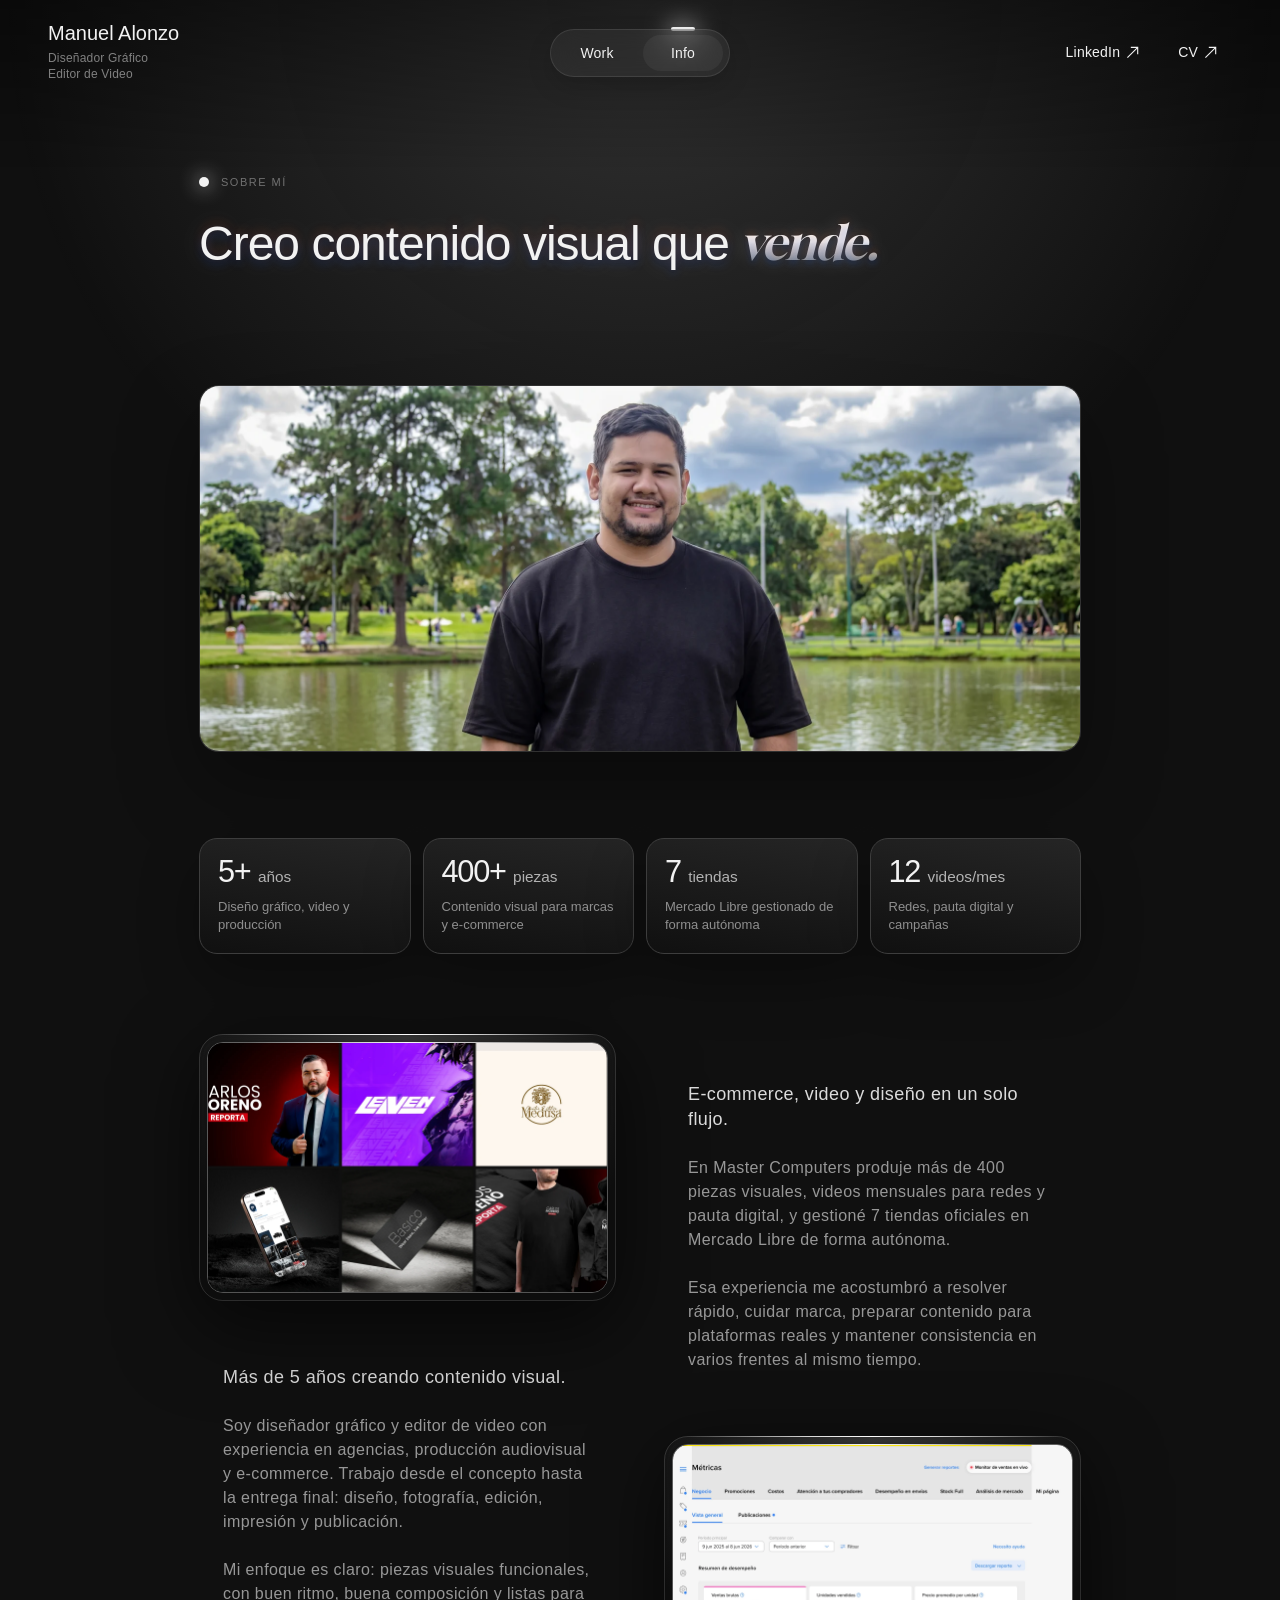
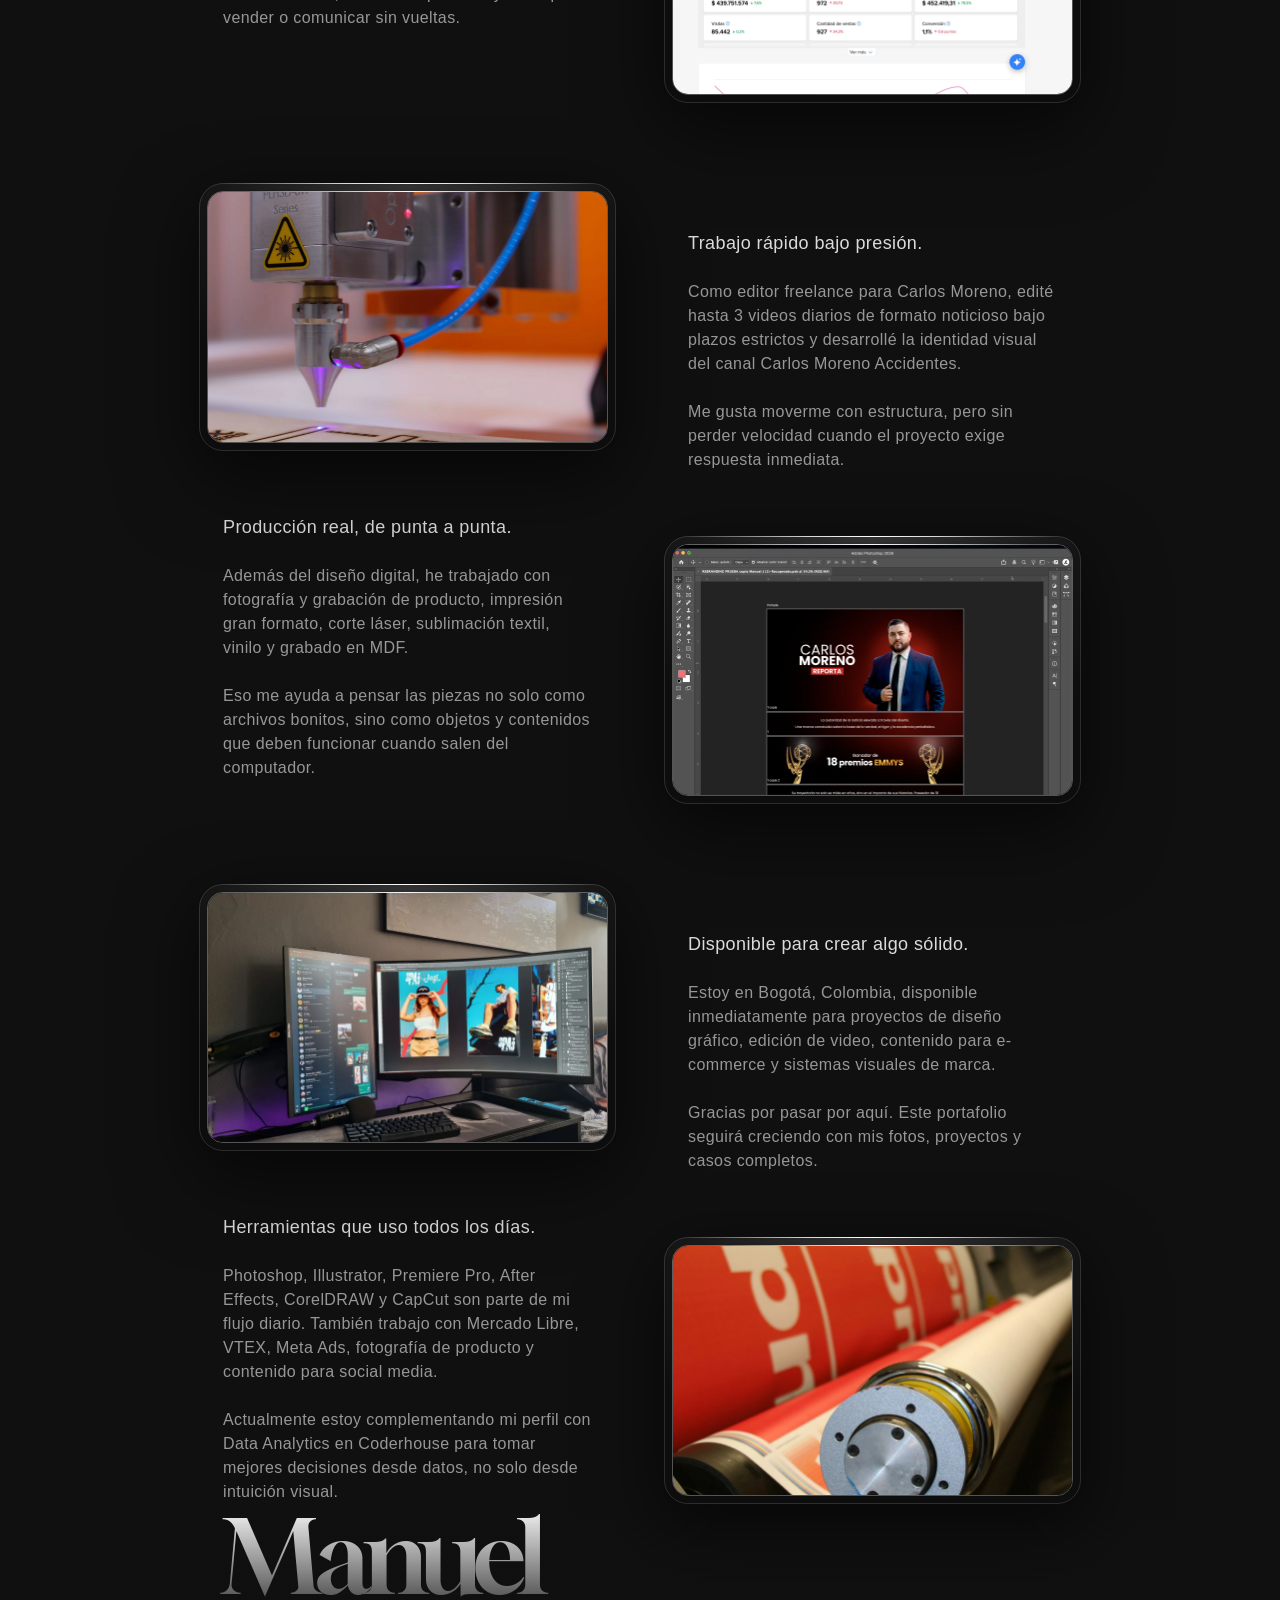
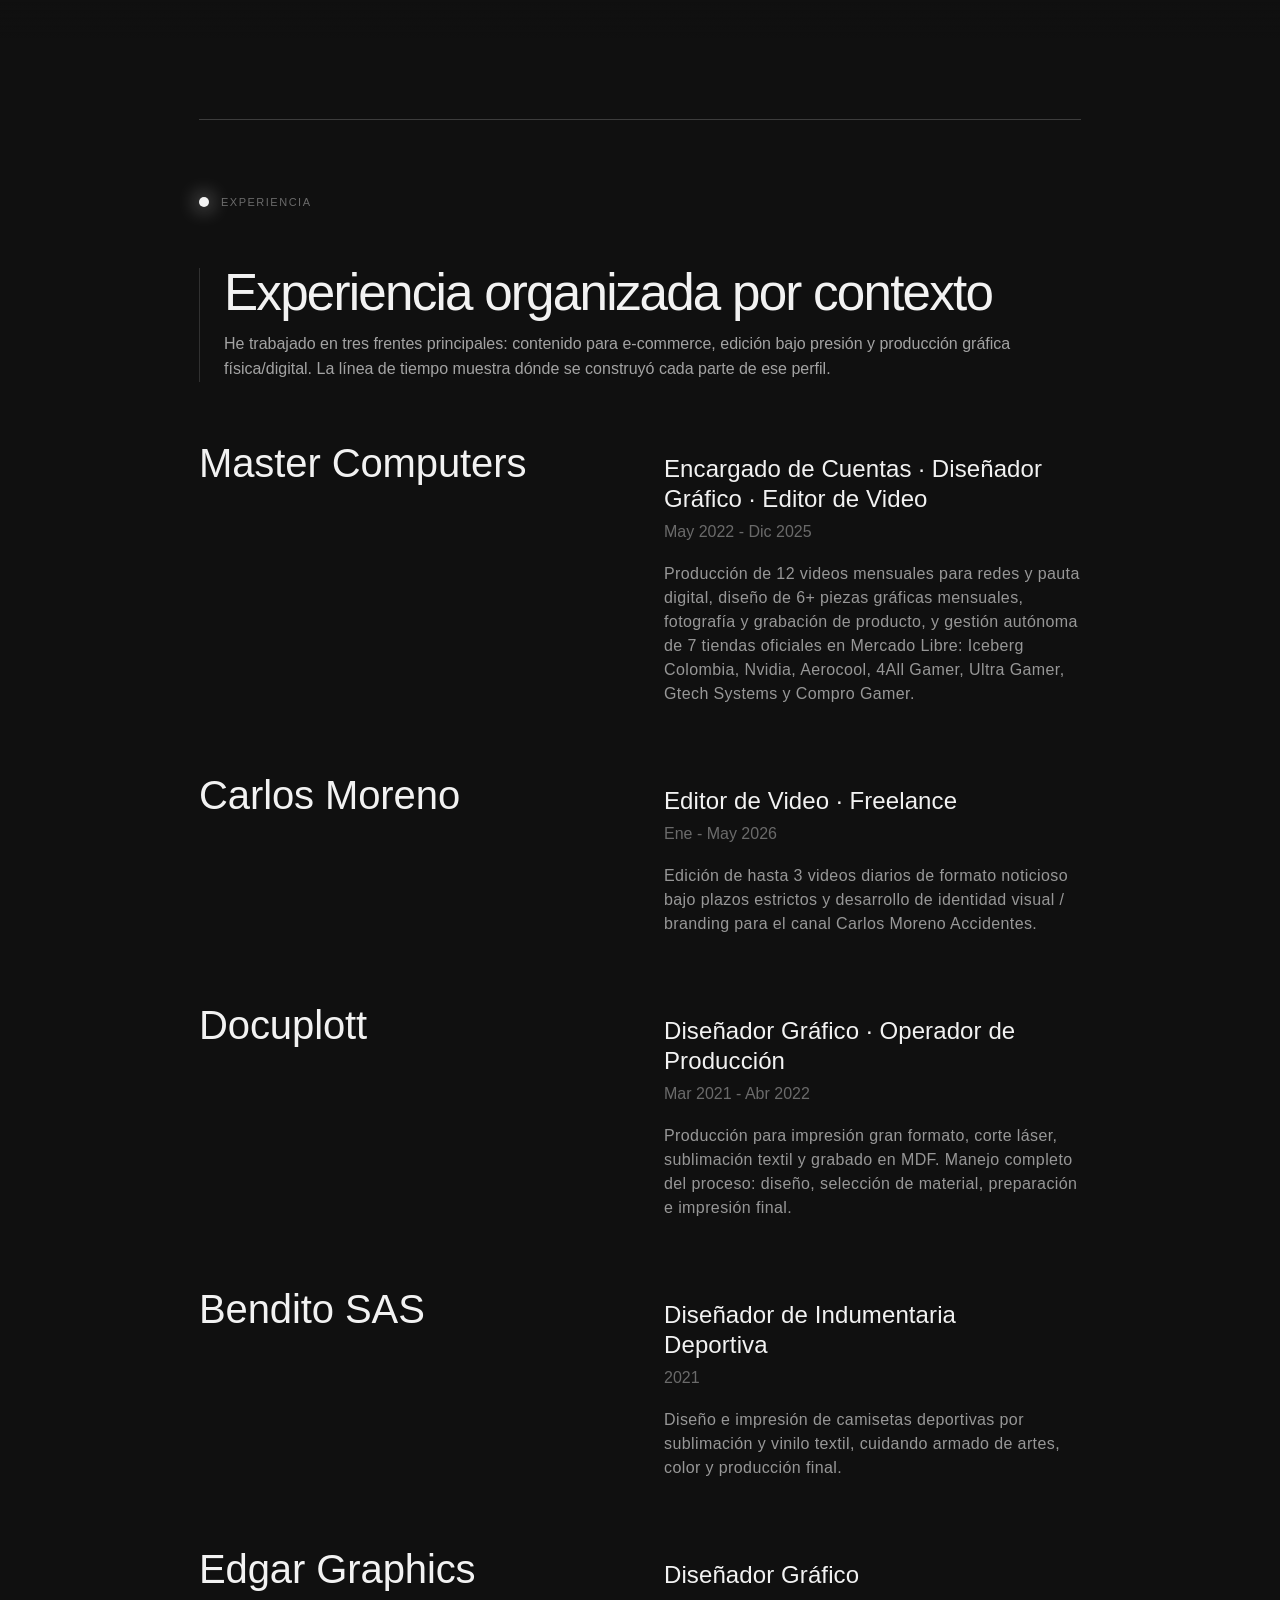
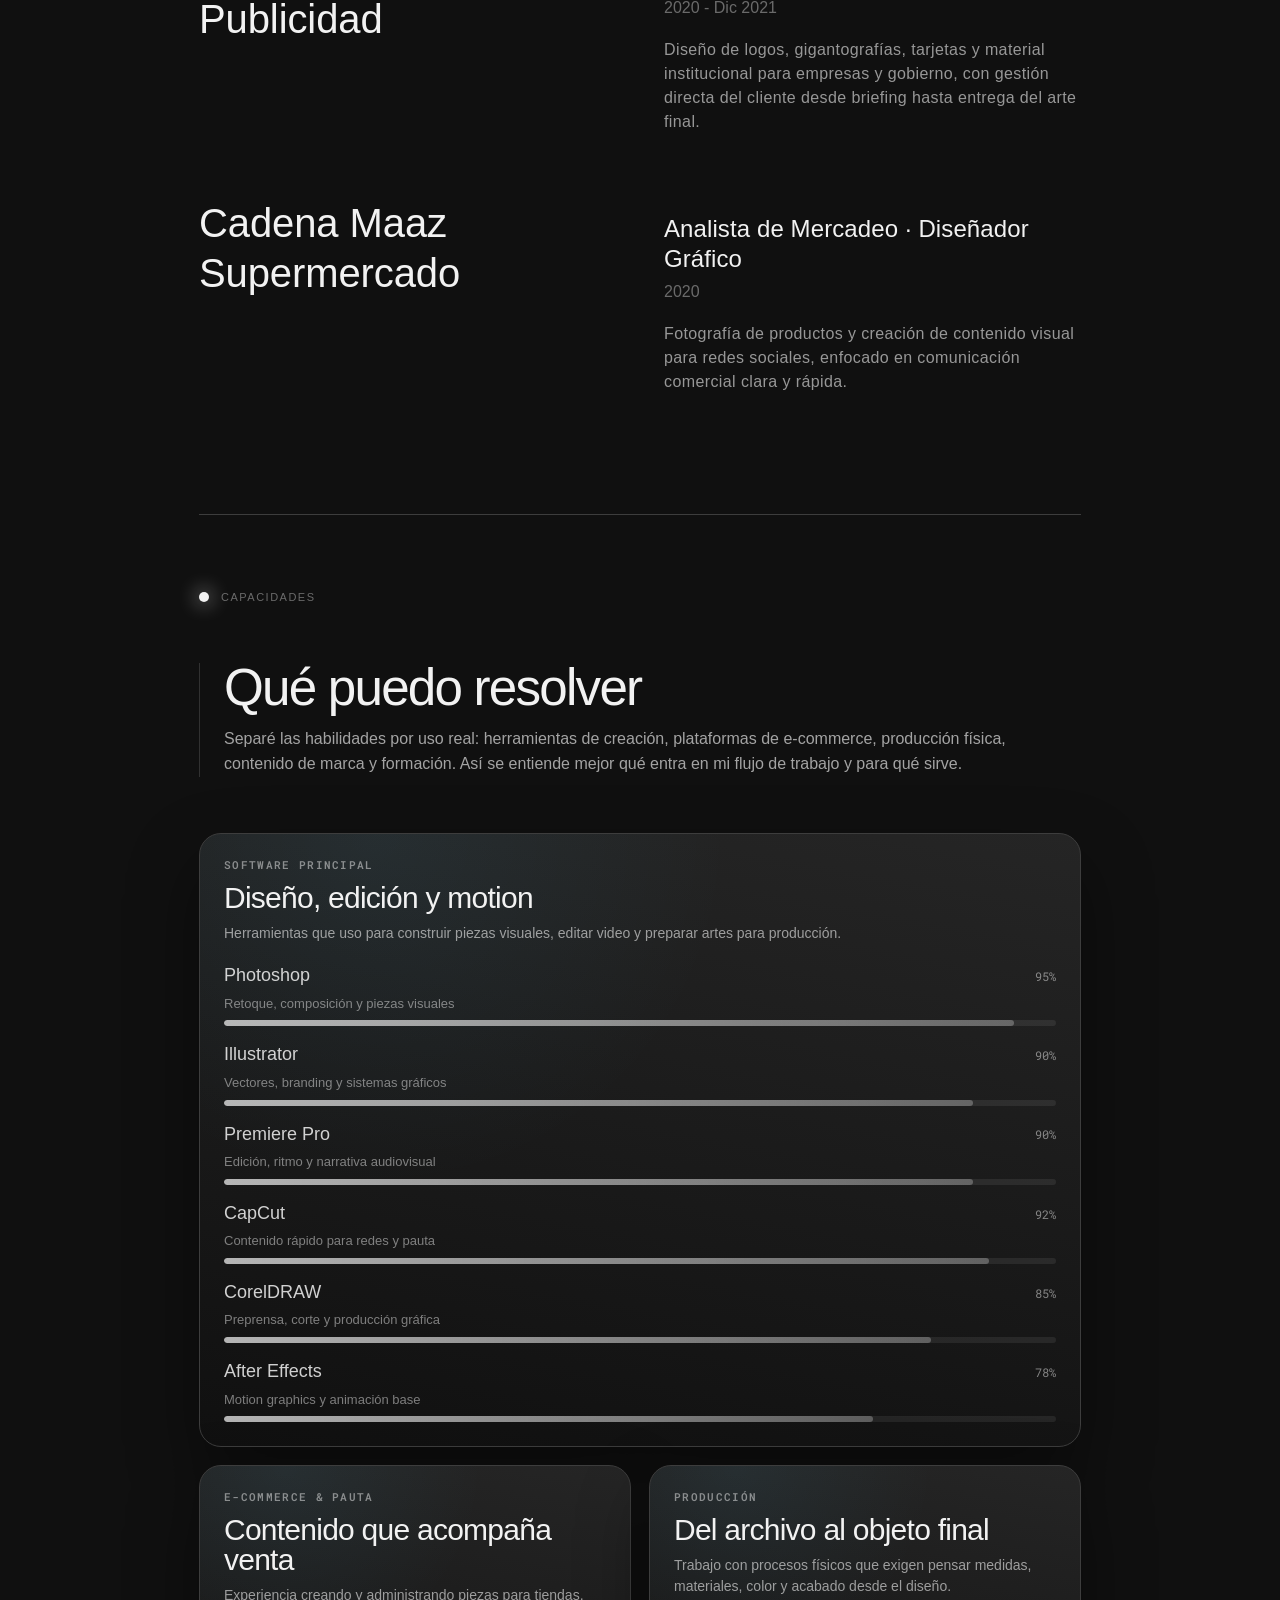
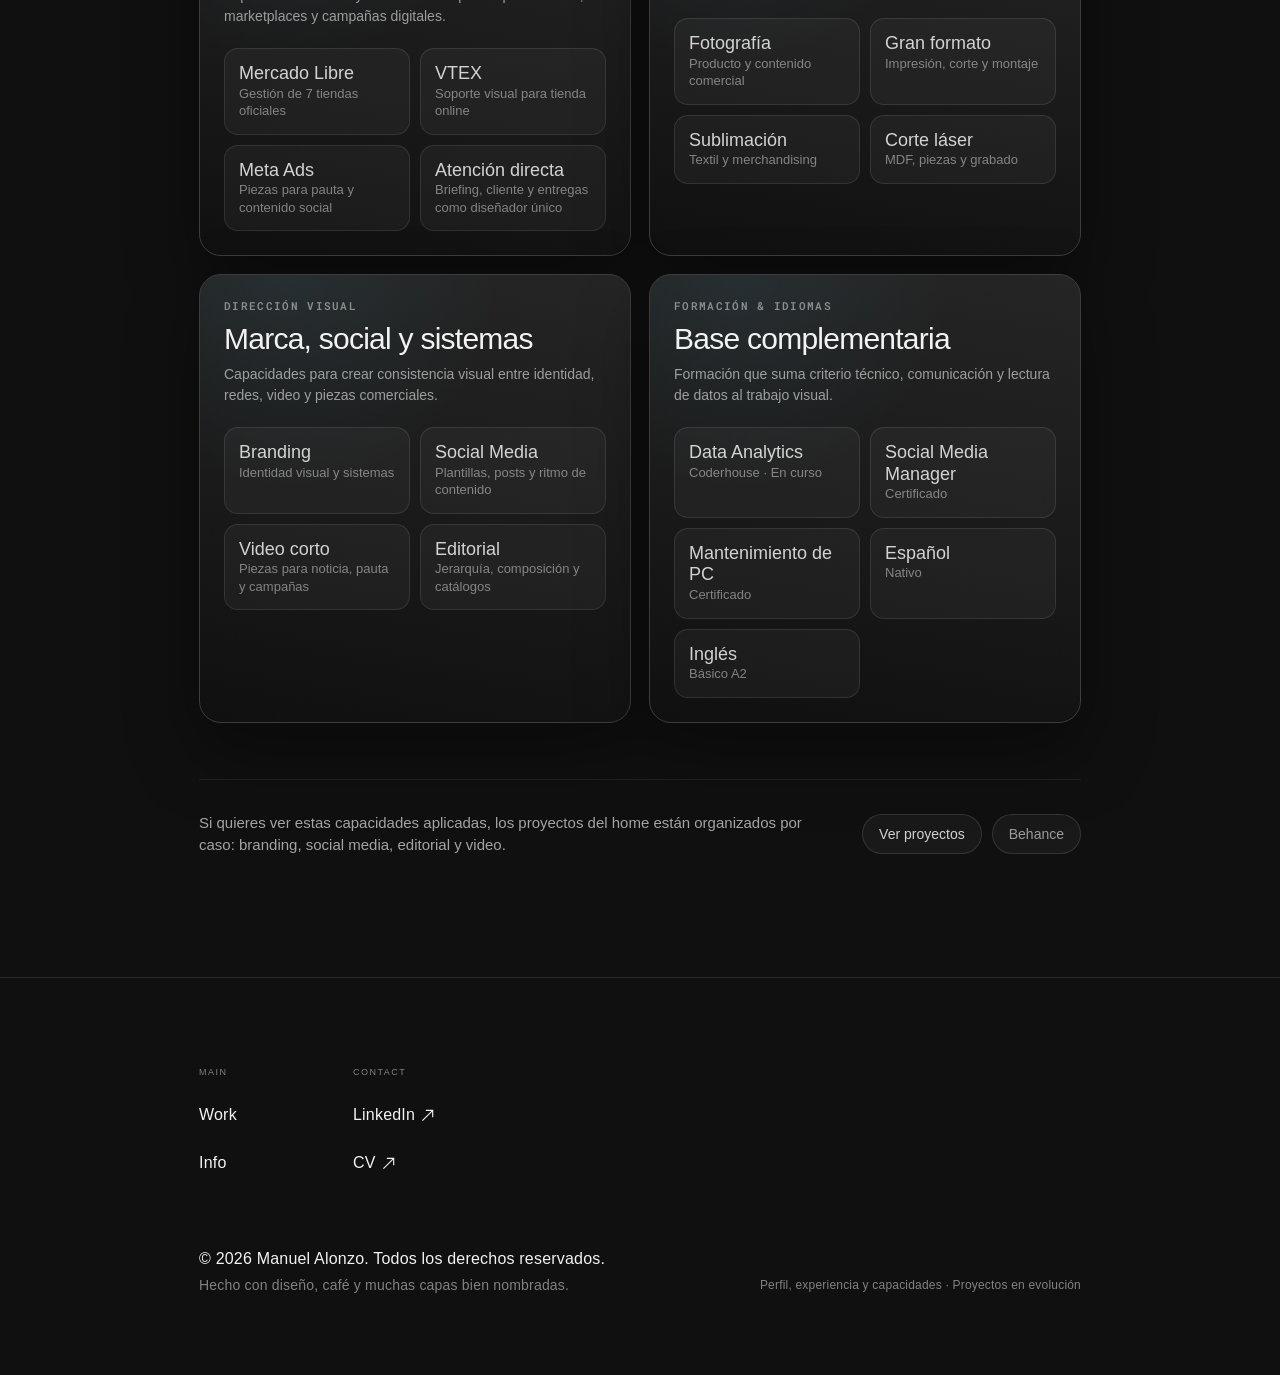
==== info.html @ a85257a5 "Portafolio de Manuel Alonzo — sitio inicial Diseñador gráfico y editor de video. Home, Info, 5 casos" ====
<!DOCTYPE html>
<html lang="es" data-wf-domain="manuel-alonzo.local" data-wf-page="manuel-page-nuevo-info" data-wf-site="manuel-page-nuevo" data-wf-status="1" class="w-mod-js w-mod-ix has-scroll-init has-scroll-smooth wf-inter-n1-active wf-inter-n2-active wf-inter-n3-active wf-inter-n4-active wf-inter-n5-active wf-inter-n6-active wf-inter-n7-active wf-inter-n8-active wf-inter-n9-active wf-albertsans-n1-active wf-albertsans-n2-active wf-albertsans-n3-active wf-albertsans-n4-active wf-albertsans-n5-active wf-albertsans-n6-active wf-albertsans-n7-active wf-albertsans-n8-active wf-albertsans-n9-active wf-albertsans-i1-active wf-albertsans-i2-active wf-albertsans-i3-active wf-albertsans-i4-active wf-albertsans-i5-active wf-albertsans-i6-active wf-albertsans-i7-active wf-albertsans-i8-active wf-albertsans-i9-active wf-robotomono-n1-active wf-robotomono-n2-active wf-robotomono-n3-active wf-robotomono-n4-active wf-robotomono-n5-active wf-robotomono-n6-active wf-robotomono-n7-active wf-jetbrainsmono-n1-active wf-jetbrainsmono-n2-active wf-jetbrainsmono-n3-active wf-jetbrainsmono-n4-active wf-jetbrainsmono-n5-active wf-jetbrainsmono-n6-active wf-jetbrainsmono-n7-active wf-jetbrainsmono-n8-active wf-gloock-n4-active wf-active" data-scroll-direction="vertical"><head><meta charset="utf-8"><style>.wf-force-outline-none[tabindex="-1"]:focus{outline:none;}.info-img-placeholder{width:100%;aspect-ratio:16/10;display:flex;align-items:center;justify-content:center;background:linear-gradient(135deg,#1d1d1d,#141414)}.info-img-placeholder span{color:#f2f2f24d;font-family:Roboto Mono,monospace;font-size:11px;letter-spacing:.12em;text-transform:uppercase}</style><title>Manuel Alonzo — Info</title>
<!-- SEO / Open Graph -->
<meta name="description" content="Sobre Manuel Alonzo: experiencia, capacidades y herramientas en diseño gráfico, edición de video y e-commerce.">
<link rel="canonical" href="https://manuel-alonzo-portfolio.vercel.app/info.html">
<meta property="og:type" content="website">
<meta property="og:description" content="Sobre Manuel Alonzo: experiencia, capacidades y herramientas en diseño gráfico, edición de video y e-commerce.">
<meta property="og:url" content="https://manuel-alonzo-portfolio.vercel.app/info.html">
<meta property="og:image" content="https://manuel-alonzo-portfolio.vercel.app/og-image.png">
<meta property="og:image:width" content="1200">
<meta property="og:image:height" content="630">
<meta property="og:locale" content="es_CO">
<meta name="twitter:card" content="summary_large_image">
<meta name="twitter:description" content="Sobre Manuel Alonzo: experiencia, capacidades y herramientas en diseño gráfico, edición de video y e-commerce.">
<meta name="twitter:image" content="https://manuel-alonzo-portfolio.vercel.app/og-image.png">
<meta content="Manuel Alonzo — Info" property="og:title"><meta content="Manuel Alonzo — Info" name="twitter:title"><meta content="width=device-width, initial-scale=1" name="viewport"><meta content="Webflow" name="generator"><link href="./page-nuevo-info_files/page-nuevo-info.webflow.css" rel="stylesheet" type="text/css"><style>@media (max-width:767px) and (min-width:480px) {html.w-mod-js:not(.w-mod-ix) [data-w-id="2792ad2a-87dc-29f6-4fc0-1fede7706895"] {opacity:1;-webkit-transform:translate3d(0, 0, 0) scale3d(1, 1, 1) rotateX(null) rotateY(null) rotateZ(0deg) skew(0, 0);-moz-transform:translate3d(0, 0, 0) scale3d(1, 1, 1) rotateX(null) rotateY(null) rotateZ(0deg) skew(0, 0);-ms-transform:translate3d(0, 0, 0) scale3d(1, 1, 1) rotateX(null) rotateY(null) rotateZ(0deg) skew(0, 0);transform:translate3d(0, 0, 0) scale3d(1, 1, 1) rotateX(null) rotateY(null) rotateZ(0deg) skew(0, 0);transform-style:preserve-3d;}html.w-mod-js:not(.w-mod-ix) [data-w-id="2792ad2a-87dc-29f6-4fc0-1fede7706896"] {opacity:0;-webkit-transform:translate3d(0, 0, 0) scale3d(1, 1, 1) rotateX(0) rotateY(0) rotateZ(0deg) skew(0, 0);-moz-transform:translate3d(0, 0, 0) scale3d(1, 1, 1) rotateX(0) rotateY(0) rotateZ(0deg) skew(0, 0);-ms-transform:translate3d(0, 0, 0) scale3d(1, 1, 1) rotateX(0) rotateY(0) rotateZ(0deg) skew(0, 0);transform:translate3d(0, 0, 0) scale3d(1, 1, 1) rotateX(0) rotateY(0) rotateZ(0deg) skew(0, 0);}html.w-mod-js:not(.w-mod-ix) [data-w-id="45d2ea4e-a85c-6a50-cf2a-753efe498f8b"] {display:none;opacity:0;-webkit-transform:translate3d(36px, -24px, 0) scale3d(0.5, 0.5, null) rotateX(0) rotateY(0) rotateZ(0) skew(0, 0);-moz-transform:translate3d(36px, -24px, 0) scale3d(0.5, 0.5, null) rotateX(0) rotateY(0) rotateZ(0) skew(0, 0);-ms-transform:translate3d(36px, -24px, 0) scale3d(0.5, 0.5, null) rotateX(0) rotateY(0) rotateZ(0) skew(0, 0);transform:translate3d(36px, -24px, 0) scale3d(0.5, 0.5, null) rotateX(0) rotateY(0) rotateZ(0) skew(0, 0);transform-style:preserve-3d;}html.w-mod-js:not(.w-mod-ix) [data-w-id="4920c37e-a1d1-1c8b-1c4f-d6b1b623315c"] {-webkit-transform:translate3d(0, 64px, 0) scale3d(1, 1, 1) rotateX(0) rotateY(0) rotateZ(0) skew(0, 0);-moz-transform:translate3d(0, 64px, 0) scale3d(1, 1, 1) rotateX(0) rotateY(0) rotateZ(0) skew(0, 0);-ms-transform:translate3d(0, 64px, 0) scale3d(1, 1, 1) rotateX(0) rotateY(0) rotateZ(0) skew(0, 0);transform:translate3d(0, 64px, 0) scale3d(1, 1, 1) rotateX(0) rotateY(0) rotateZ(0) skew(0, 0);opacity:0;}html.w-mod-js:not(.w-mod-ix) [data-w-id="b9ae1c22-0f87-485a-7347-8de08ae6e0b9"] {-webkit-transform:translate3d(0, 64px, 0) scale3d(1, 1, 1) rotateX(0) rotateY(0) rotateZ(0) skew(0, 0);-moz-transform:translate3d(0, 64px, 0) scale3d(1, 1, 1) rotateX(0) rotateY(0) rotateZ(0) skew(0, 0);-ms-transform:translate3d(0, 64px, 0) scale3d(1, 1, 1) rotateX(0) rotateY(0) rotateZ(0) skew(0, 0);transform:translate3d(0, 64px, 0) scale3d(1, 1, 1) rotateX(0) rotateY(0) rotateZ(0) skew(0, 0);opacity:0;}}@media (max-width:479px) {html.w-mod-js:not(.w-mod-ix) [data-w-id="2792ad2a-87dc-29f6-4fc0-1fede7706895"] {opacity:1;-webkit-transform:translate3d(0, 0, 0) scale3d(1, 1, 1) rotateX(null) rotateY(null) rotateZ(0deg) skew(0, 0);-moz-transform:translate3d(0, 0, 0) scale3d(1, 1, 1) rotateX(null) rotateY(null) rotateZ(0deg) skew(0, 0);-ms-transform:translate3d(0, 0, 0) scale3d(1, 1, 1) rotateX(null) rotateY(null) rotateZ(0deg) skew(0, 0);transform:translate3d(0, 0, 0) scale3d(1, 1, 1) rotateX(null) rotateY(null) rotateZ(0deg) skew(0, 0);transform-style:preserve-3d;}html.w-mod-js:not(.w-mod-ix) [data-w-id="2792ad2a-87dc-29f6-4fc0-1fede7706896"] {opacity:0;-webkit-transform:translate3d(0, 0, 0) scale3d(1, 1, 1) rotateX(0) rotateY(0) rotateZ(0deg) skew(0, 0);-moz-transform:translate3d(0, 0, 0) scale3d(1, 1, 1) rotateX(0) rotateY(0) rotateZ(0deg) skew(0, 0);-ms-transform:translate3d(0, 0, 0) scale3d(1, 1, 1) rotateX(0) rotateY(0) rotateZ(0deg) skew(0, 0);transform:translate3d(0, 0, 0) scale3d(1, 1, 1) rotateX(0) rotateY(0) rotateZ(0deg) skew(0, 0);}html.w-mod-js:not(.w-mod-ix) [data-w-id="45d2ea4e-a85c-6a50-cf2a-753efe498f8b"] {display:none;opacity:0;-webkit-transform:translate3d(36px, -24px, 0) scale3d(0.5, 0.5, null) rotateX(0) rotateY(0) rotateZ(0) skew(0, 0);-moz-transform:translate3d(36px, -24px, 0) scale3d(0.5, 0.5, null) rotateX(0) rotateY(0) rotateZ(0) skew(0, 0);-ms-transform:translate3d(36px, -24px, 0) scale3d(0.5, 0.5, null) rotateX(0) rotateY(0) rotateZ(0) skew(0, 0);transform:translate3d(36px, -24px, 0) scale3d(0.5, 0.5, null) rotateX(0) rotateY(0) rotateZ(0) skew(0, 0);transform-style:preserve-3d;}html.w-mod-js:not(.w-mod-ix) [data-w-id="4920c37e-a1d1-1c8b-1c4f-d6b1b623315c"] {-webkit-transform:translate3d(0, 64px, 0) scale3d(1, 1, 1) rotateX(0) rotateY(0) rotateZ(0) skew(0, 0);-moz-transform:translate3d(0, 64px, 0) scale3d(1, 1, 1) rotateX(0) rotateY(0) rotateZ(0) skew(0, 0);-ms-transform:translate3d(0, 64px, 0) scale3d(1, 1, 1) rotateX(0) rotateY(0) rotateZ(0) skew(0, 0);transform:translate3d(0, 64px, 0) scale3d(1, 1, 1) rotateX(0) rotateY(0) rotateZ(0) skew(0, 0);opacity:0;}html.w-mod-js:not(.w-mod-ix) [data-w-id="b9ae1c22-0f87-485a-7347-8de08ae6e0b9"] {-webkit-transform:translate3d(0, 64px, 0) scale3d(1, 1, 1) rotateX(0) rotateY(0) rotateZ(0) skew(0, 0);-moz-transform:translate3d(0, 64px, 0) scale3d(1, 1, 1) rotateX(0) rotateY(0) rotateZ(0) skew(0, 0);-ms-transform:translate3d(0, 64px, 0) scale3d(1, 1, 1) rotateX(0) rotateY(0) rotateZ(0) skew(0, 0);transform:translate3d(0, 64px, 0) scale3d(1, 1, 1) rotateX(0) rotateY(0) rotateZ(0) skew(0, 0);opacity:0;}}</style><link href="https://fonts.googleapis.com/" rel="preconnect"><link href="https://fonts.gstatic.com/" rel="preconnect" crossorigin="anonymous"><script src="./page-nuevo-info_files/webfont.js" type="text/javascript"></script><link rel="stylesheet" href="./page-nuevo-info_files/css" media="all"><script type="text/javascript">WebFont.load({  google: {    families: ["Inter:100,200,300,regular,500,600,700,800,900","Albert Sans:100,200,300,regular,500,600,700,800,900,100italic,200italic,300italic,italic,500italic,600italic,700italic,800italic,900italic","Roboto Mono:100,200,300,regular,500,600,700","JetBrains Mono:100,200,300,regular,500,600,700,800","Gloock:regular"]  }});</script><script type="text/javascript">!function(o,c){var n=c.documentElement,t=" w-mod-";n.className+=t+"js",("ontouchstart"in o||o.DocumentTouch&&c instanceof DocumentTouch)&&(n.className+=t+"touch")}(window,document);</script><link href="favicon.svg" rel="shortcut icon" type="image/svg+xml"><link href="favicon.svg" rel="apple-touch-icon"><!-- Google tag (gtag.js) -->

<!-- Hide Scrollbar --> 

<style> remove

  body {
    -ms-overflow-style: none;  // IE 10+
    overflow: -moz-scrollbars-none;  // Firefox
}

body::-webkit-scrollbar {
    display: none; // Safari and Chrome
}

</style>



<!-- Element Pointer Events --> 

<style>

  .section-nav {
pointer-events: none;
}
  
  .nav-pill {
pointer-events: auto;
}
  
  .chip-socials {
pointer-events: auto;
}
  
  .section-back {
pointer-events: none;
}
  
  .button-project-back {
pointer-events: auto;
}
  
  .sidebar-structure {
pointer-events: none;
}
  
  .sidebar-content {
pointer-events: auto;
}
  
  .section-nav-desktop {
pointer-events: none;
}
  
  .logo-block {
pointer-events: auto;
}

  .chip-socials-wrapper {
pointer-events: auto;
}
  
  .nav-pill {
pointer-events: auto;
}
  
  .project-loading-overlay {
pointer-events: none;
}
  
  .nav-menu-button {
pointer-events: auto;
}
  
  .next-project-fade {
pointer-events: none;
}
  
</style><style>

  body {
    -ms-overflow-style: none;
    overflow: -moz-scrollbars-none;
}

body::-webkit-scrollbar {
    display: none;
}

</style><style id="manuel-responsive-safety">.text-projectpage-body,.text-projectcard-description,.text-info-meta,.text-friend-portfolio,.text-projectpage-heading,.text-projectpage-subheading{overflow-wrap:anywhere}.friend-block,.project-card,.experience-block,.content-leading,.content-trailing{min-width:0}.text-projectcard-description{max-width:100%}@media screen and (max-width:767px){.text-hero{hyphens:auto}.text-projectpage-body.info{line-height:1.55}.text-underlogo{max-width:220px;white-space:normal;line-height:1.3;text-align:left}.logo-text{align-items:flex-start}.experience-title-date{gap:10px}.text-projectpage-heading.info-experience{line-height:1.05}}@media screen and (max-width:479px){.text-underlogo{max-width:170px}.text-projectcard-title{overflow-wrap:anywhere}.text-footer-copyright,.text-under-copyright,.text-last-updated{overflow-wrap:anywhere}}</style><style id="manuel-signature-style">.manuel-signature{font-family:Gloock,serif;font-size:clamp(52px,8vw,120px);line-height:.85;letter-spacing:-.06em;color:rgba(255,255,255,.88)}</style><style id="manuel-info-structure">.info-snapshot{grid-gap:12px;grid-template-columns:repeat(4,minmax(0,1fr));display:grid}.info-snapshot-item{background-image:linear-gradient(190deg,#252525,var(--background));border:1px solid #3d3d3d;border-radius:18px;padding:18px 18px 20px;box-shadow:0 24px 60px #00000052}.info-snapshot-value{color:#f2f2f2;letter-spacing:-.04em;font-family:Neue Montreal,sans-serif;font-size:clamp(28px,3vw,42px);font-weight:500;line-height:1}.info-snapshot-label{color:#f2f2f28c;margin-top:10px;font-family:Neue Montreal,sans-serif;font-size:13px;line-height:1.35}.info-section-brief,.skills-overview{grid-row-gap:14px;border-left:1px solid #f2f2f226;padding-left:24px;display:flex;flex-direction:column}.info-section-title{color:#f2f2f2;letter-spacing:-.035em;font-family:Neue Montreal,sans-serif;font-size:clamp(30px,4vw,54px);font-weight:500;line-height:.98}.info-section-copy{color:#f2f2f2a6;max-width:760px;font-family:Neue Montreal,sans-serif;font-size:16px;line-height:1.55}.skills-matrix{grid-gap:18px;grid-template-columns:repeat(2,minmax(0,1fr));display:grid}.skill-group-card{background-image:linear-gradient(190deg,#252525,var(--background));border:1px solid #3d3d3d;border-radius:22px;padding:24px;box-shadow:0 30px 70px #00000066;position:relative;overflow:hidden}.skill-group-card:first-child{grid-column:1 / -1}.skill-group-card:before{content:"";pointer-events:none;background-image:radial-gradient(circle at 20% 0,#64d2ff12,#0000 38%);position:absolute;inset:0}.skill-group-kicker,.skills-cta-copy{position:relative}.skill-group-kicker{color:#f2f2f280;letter-spacing:.12em;text-transform:uppercase;font-family:Roboto Mono,sans-serif;font-size:11px;font-weight:600;line-height:1.2}.skill-group-title{position:relative;color:#f2f2f2;letter-spacing:-.025em;margin-top:12px;font-family:Neue Montreal,sans-serif;font-size:26px;font-weight:500;line-height:1}.skill-group-copy{position:relative;color:#f2f2f299;margin-top:10px;font-family:Neue Montreal,sans-serif;font-size:14px;line-height:1.45}.skill-list{position:relative;margin-top:22px}.skill-list.bars{grid-row-gap:18px;display:grid}.skill-row{grid-row-gap:8px;display:grid}.skill-row-top{justify-content:space-between;align-items:center;gap:16px;display:flex}.skill-name{color:#f2f2f2d9;font-family:Neue Montreal,sans-serif;font-size:16px;font-weight:500;line-height:1.2}.skill-percent{color:#f2f2f280;font-family:Roboto Mono,sans-serif;font-size:12px}.skill-desc{color:#f2f2f27a;font-family:Neue Montreal,sans-serif;font-size:13px;line-height:1.35}.skill-bar-track{background-color:#f2f2f214;border-radius:999px;height:6px;overflow:hidden}.skill-bar-fill{background-image:linear-gradient(90deg,#f2f2f2b3,#f2f2f247);border-radius:999px;height:100%}.skill-list.tags{grid-gap:10px;grid-template-columns:repeat(2,minmax(0,1fr));display:grid}.skill-tag-item{background-color:#f2f2f20a;border:1px solid #f2f2f21a;border-radius:14px;min-width:0;padding:14px}.skills-cta{grid-column-gap:24px;grid-row-gap:18px;border-top:1px solid #f2f2f214;grid-template-columns:minmax(0,1fr) auto;align-items:center;padding-top:32px;display:grid}.skills-cta-copy{color:#f2f2f2a6;max-width:680px;font-family:Neue Montreal,sans-serif;font-size:15px;line-height:1.5}.skills-cta-actions{grid-column-gap:10px;grid-row-gap:10px;flex-wrap:wrap;justify-content:flex-end;display:flex}.skills-link{color:#f2f2f2d9;background-color:#f2f2f20a;border:1px solid #f2f2f21f;border-radius:999px;padding:12px 16px;font-family:Neue Montreal,sans-serif;font-size:14px;line-height:1;text-decoration:none;transition:border-color .25s,color .25s,background-color .25s}.skills-link:hover{color:#fff;background-color:#f2f2f212;border-color:#f2f2f24d}.skills-link.secondary{color:#f2f2f299}@media screen and (min-width:1280px){.info-section-copy,.skills-cta-copy{max-width:820px}.skill-group-title{font-size:30px}.skill-name{font-size:18px}}@media screen and (max-width:991px){.info-snapshot{grid-template-columns:repeat(2,minmax(0,1fr))}.skills-matrix{grid-template-columns:1fr}.skill-group-card:first-child{grid-column:auto}.skills-cta{grid-template-columns:1fr}.skills-cta-actions{justify-content:flex-start}}@media screen and (max-width:767px){.info-section-brief,.skills-overview{padding-left:18px}.info-section-copy,.skills-cta-copy{font-size:14px}.skill-group-card{border-radius:18px;padding:20px}.skill-list.tags{grid-template-columns:1fr}.info-snapshot-label,.skill-group-copy,.skill-desc{font-size:13px}}@media screen and (max-width:479px){.info-snapshot{grid-template-columns:1fr}.info-snapshot-item{padding:16px}.skills-link{width:100%;text-align:center}.skills-cta-actions{width:100%}}</style><style id="manuel-logo-fix">.text-underlogo{line-height:1.3;text-align:left}.logo-text{align-items:flex-start}</style><style id="manuel-snap-fix">.info-snapshot-value{font-size:clamp(26px,2.4vw,36px)}.info-snapshot-value .snap-u{font-size:.5em;font-weight:400;letter-spacing:0;color:#f2f2f2b3}</style><style id="manuel-no-badge">.w-webflow-badge{display:none!important}</style><style id="manuel-portrait">.info-portrait{width:100%;margin:34px 0 6px;border-radius:20px;overflow:hidden;border:1px solid #f2f2f21f;box-shadow:0 34px 80px #00000059;aspect-ratio:2.4/1;background:#161616}.info-portrait img{width:100%;height:100%;object-fit:cover;object-position:center 26%;display:block}@media(max-width:767px){.info-portrait{aspect-ratio:16/11;margin:24px 0 4px;border-radius:16px}}</style></head><body class="body"><div style="display: none; opacity: 0;" class="loading-overlay"><img src="./page-nuevo-info_files/645df90657e6ec4e4ed2e236_loading-dots.gif" loading="lazy" alt="" class="logo-loading"><div class="text-loading">Just a moment.</div></div><div class="section-nav"><div class="nav-bar"><div class="nav-left-wrapper"><div class="logo-block"><img src="favicon.svg" loading="lazy" alt="" class="logomark"><div class="logo-text"><div class="text-logo">Manuel Alonzo</div><div class="text-underlogo">Diseñador Gráfico<br>Editor de Video</div></div></div></div><div class="nav-pill-wrapper"><div class="nav-indicator-glow info"></div><div class="nav-pill"><a data-w-id="4576fc15-9dbb-f71b-e876-abcad10fab7b" href="index.html" class="nav-toggle work w-inline-block"><div class="text-nav-toggle">Work</div></a><a href="info.html" aria-current="page" class="nav-toggle w-inline-block w--current"><div class="text-nav-toggle">Info</div></a><div class="nav-indicator-pill info"></div></div></div><div class="nav-right-wrapper"><div class="chip-socials-wrapper"><a href="https://linkedin.com/in/manueljosealonzo" target="_blank" rel="noopener" class="chip-socials w-inline-block"><div class="text-socialnav">LinkedIn</div><img src="./page-nuevo-info_files/63e0b50ea0956f4526968ef1_23-icon-external.svg" loading="lazy" alt="" class="icon-external"></a><a href="Manuel_Alonzo_Resume.html" target="_blank" rel="noopener" class="chip-socials w-inline-block"><div class="text-socialnav">CV</div><img src="./page-nuevo-info_files/63e0b50ea0956f4526968ef1_23-icon-external.svg" loading="lazy" alt="" class="icon-external"></a></div><a data-w-id="2792ad2a-87dc-29f6-4fc0-1fede7706894" href="mailto:main@manuel-alonzo-portfolio.vercel.app" class="nav-menu-button w-inline-block"><img src="./page-nuevo-info_files/644c8981f87a7036b4c7fa64_icon-@.svg" loading="lazy" data-w-id="2792ad2a-87dc-29f6-4fc0-1fede7706895" alt="" class="icon-contact"><img src="./page-nuevo-info_files/645a01ff46a1cf3d85d90049_icon-close.svg" loading="lazy" data-w-id="2792ad2a-87dc-29f6-4fc0-1fede7706896" alt="" class="icon-contact-close"></a></div></div></div><div data-w-id="45d2ea4e-a85c-6a50-cf2a-753efe498f8b" class="mobile-popup-menu"><a href="https://linkedin.com/in/manueljosealonzo" target="_blank" rel="noopener" class="popup-menu-item w-inline-block"><div class="text-popup-menu">LinkedIn</div><img src="./page-nuevo-info_files/644ca61c76573b18898f41f8_icon-open.svg" loading="lazy" alt="" class="icon-popup-external"></a><a href="Manuel_Alonzo_Resume.html" target="_blank" rel="noopener" class="popup-menu-item w-inline-block"><div class="text-popup-menu">CV</div><img src="./page-nuevo-info_files/644ca61c76573b18898f41f8_icon-open.svg" loading="lazy" alt="" class="icon-popup-external"></a></div><div class="section-nav-mobile"><div class="swipe-indicator-wrapper"><img src="./page-nuevo-info_files/64097027d8cc0cb902ffc6bd_icon-swipe-up.svg" loading="lazy" alt="" class="icon-hero-swipe"><div class="text-swipe-to-see-work">SWIPE TO SEE WORK</div></div><img src="./page-nuevo-info_files/6413e7ab8a614316d3f30e64_logo-wch-outline.svg" loading="lazy" alt="" class="logomark mobile"><div class="chip-logo landscape"><img src="./page-nuevo-info_files/6413ddbecf050a46a97f1415_new-logo-test.svg" loading="lazy" alt="" class="logomark"><div class="text-logo">Manuel Alonzo</div></div><div class="nav-menu-button"><img src="./page-nuevo-info_files/6408f9c6e3d75137c5d1f025_icon-menu-2.svg" loading="lazy" alt=""></div></div><div class="section-mobile-nav"><div class="nav-pill-wrapper"><div class="nav-indicator-glow"></div><div class="nav-pill"><a href="index.html" class="nav-toggle w-inline-block"><div class="text-nav-toggle">Work</div></a><a data-w-id="4be31747-e192-97f3-7f0d-748497f1086d" href="info.html" aria-current="page" class="nav-toggle w-inline-block w--current"><div class="text-nav-toggle">Info</div></a><div class="nav-indicator-pill"></div></div></div></div><div class="locomotive-scroll" data-scroll-section-id="section0" data-scroll-section-inview="" style="transform: matrix3d(1, 0, 0, 0, 0, 1, 0, 0, 0, 0, 1, 0, 0, 0, 0, 1); opacity: 1; pointer-events: all;"><div class="section-info-hero desktop"><div class="hero-fade info-hero"></div><div class="container-info hero"><div data-w-id="ebb7b94a-cfb8-2119-3fb7-43900efa7861" style="opacity: 1; transform: translate3d(0px, 0px, 0px) scale3d(1, 1, 1) rotateX(0deg) rotateY(0deg) rotateZ(0deg) skew(0deg, 0deg); transform-style: preserve-3d;" class="overline-info-wrapper"><div class="overline-wrapper"><div class="icon-section-dot"></div><div class="text-projectpage-overline">SOBRE MÍ</div></div><div class="text-hero info-hero">Creo contenido visual que <span class="text-info-hero-serif">vende.</span></div></div><div class="info-portrait"><img src="portfolio-assets/info-portrait.webp" alt="Manuel Alonzo — diseñador gráfico y editor de video" loading="lazy"></div><div class="info-snapshot"><div class="info-snapshot-item"><div class="info-snapshot-value">5+ <span class="snap-u">años</span></div><div class="info-snapshot-label">Diseño gráfico, video y producción</div></div><div class="info-snapshot-item"><div class="info-snapshot-value">400+ <span class="snap-u">piezas</span></div><div class="info-snapshot-label">Contenido visual para marcas y e-commerce</div></div><div class="info-snapshot-item"><div class="info-snapshot-value">7 <span class="snap-u">tiendas</span></div><div class="info-snapshot-label">Mercado Libre gestionado de forma autónoma</div></div><div class="info-snapshot-item"><div class="info-snapshot-value">12 <span class="snap-u">videos/mes</span></div><div class="info-snapshot-label">Redes, pauta digital y campañas</div></div></div><div class="double-column-block info-hero"><div data-w-id="e76561cf-25f4-3924-12f3-01e4d642383d" style="transform: translate3d(0px, 0px, 0px) scale3d(1, 1, 1) rotateX(0deg) rotateY(0deg) rotateZ(0deg) skew(0deg, 0deg); opacity: 1; transform-style: preserve-3d;" class="content-info-hero"><div class="container-hero-image info-hero"><div class="glare-item-top outer-edge"></div><div class="window-outline info-hero"><div class="glare-item-top hero-inner"></div><div class="window-main"><div class="window-bar info-hero"><div class="window-dots-wrapper"><div class="dot red"></div><div class="dot yellow"></div><div class="dot green"></div></div></div><div class="window-content info-hero"><img src="portfolio-assets/info-trabajo.webp" alt="Selección de proyectos de marca de Manuel Alonzo" loading="lazy" style="width:100%;display:block"></div></div></div></div><div class="text-projectpage-body info-hero"><span class="text-body-info-emphasis">Más de 5 años creando contenido visual.</span><br>‍<br>Soy diseñador gráfico y editor de video con experiencia en agencias, producción audiovisual y e-commerce. Trabajo desde el concepto hasta la entrega final: diseño, fotografía, edición, impresión y publicación.<br><br>Mi enfoque es claro: piezas visuales funcionales, con buen ritmo, buena composición y listas para vender o comunicar sin vueltas.</div></div><div data-w-id="e76561cf-25f4-3924-12f3-01e4d6423830" style="transform: translate3d(0px, 0px, 0px) scale3d(1, 1, 1) rotateX(0deg) rotateY(0deg) rotateZ(0deg) skew(0deg, 0deg); opacity: 1; transform-style: preserve-3d;" class="content-info-hero has-offset"><div class="text-projectpage-body info-hero"><span class="text-body-info-emphasis">E-commerce, video y diseño en un solo flujo.</span><br>‍<br>En Master Computers produje más de 400 piezas visuales, videos mensuales para redes y pauta digital, y gestioné 7 tiendas oficiales en Mercado Libre de forma autónoma.<br><br>Esa experiencia me acostumbró a resolver rápido, cuidar marca, preparar contenido para plataformas reales y mantener consistencia en varios frentes al mismo tiempo.</div><div class="container-hero-image info-hero"><div class="glare-item-top outer-edge"></div><div class="window-outline info-hero"><div class="glare-item-top hero-inner"></div><div class="window-main"><div class="window-bar info-hero"><div class="window-dots-wrapper"><div class="dot red"></div><div class="dot yellow"></div><div class="dot green"></div></div></div><div class="window-content info-hero"><img src="portfolio-assets/info-ecommerce.webp" alt="Gestión de tiendas en Mercado Libre — métricas" loading="lazy" style="width:100%;display:block"></div></div></div></div></div></div><div class="double-column-block info-hero"><div class="content-info-hero"><div class="container-hero-image info-hero"><div class="glare-item-top outer-edge"></div><div class="window-outline info-hero"><div class="glare-item-top hero-inner"></div><div class="window-main"><div class="window-bar info-hero"><div class="window-dots-wrapper"><div class="dot red"></div><div class="dot yellow"></div><div class="dot green"></div></div></div><div class="window-content info-hero"><img src="portfolio-assets/info-laser.webp" alt="Corte láser — producción" loading="lazy" style="width:100%;display:block"></div></div></div></div><div class="text-projectpage-body info-hero"><span class="text-body-info-emphasis">Producción real, de punta a punta.</span><br>‍<br>Además del diseño digital, he trabajado con fotografía y grabación de producto, impresión gran formato, corte láser, sublimación textil, vinilo y grabado en MDF.<br><br>Eso me ayuda a pensar las piezas no solo como archivos bonitos, sino como objetos y contenidos que deben funcionar cuando salen del computador.</div></div><div class="content-info-hero has-offset"><div class="text-projectpage-body info-hero"><span class="text-body-info-emphasis">Trabajo rápido bajo presión.</span><br>‍<br>Como editor freelance para Carlos Moreno, edité hasta 3 videos diarios de formato noticioso bajo plazos estrictos y desarrollé la identidad visual del canal Carlos Moreno Accidentes.<br><br>Me gusta moverme con estructura, pero sin perder velocidad cuando el proyecto exige respuesta inmediata.</div><div class="container-hero-image info-hero"><div class="glare-item-top outer-edge"></div><div class="window-outline info-hero"><div class="glare-item-top hero-inner"></div><div class="window-main"><div class="window-bar info-hero"><div class="window-dots-wrapper"><div class="dot red"></div><div class="dot yellow"></div><div class="dot green"></div></div></div><div class="window-content info-hero"><img src="portfolio-assets/info-produccion.webp" alt="Diseño de marca en Photoshop — proceso de producción" loading="lazy" style="width:100%;display:block"></div></div></div></div></div></div><div class="double-column-block info-hero"><div class="content-info-hero"><div class="container-hero-image info-hero"><div class="glare-item-top outer-edge"></div><div class="window-outline info-hero"><div class="glare-item-top hero-inner"></div><div class="window-main"><div class="window-bar info-hero"><div class="window-dots-wrapper"><div class="dot red"></div><div class="dot yellow"></div><div class="dot green"></div></div></div><div class="window-content info-hero"><img src="portfolio-assets/info-setup.webp" alt="Setup de trabajo de Manuel Alonzo — diseño y edición" loading="lazy" style="width:100%;display:block"></div></div></div></div><div class="info-hero-ending-wrapper"><div class="text-projectpage-body info-hero"><span class="text-body-info-emphasis">Herramientas que uso todos los días.</span><br>‍<br>Photoshop, Illustrator, Premiere Pro, After Effects, CorelDRAW y CapCut son parte de mi flujo diario. También trabajo con Mercado Libre, VTEX, Meta Ads, fotografía de producto y contenido para social media.<br><br>Actualmente estoy complementando mi perfil con Data Analytics en Coderhouse para tomar mejores decisiones desde datos, no solo desde intuición visual.</div><div class="signature-wrapper"><div class="manuel-signature">Manuel</div></div></div></div><div class="content-info-hero has-offset"><div class="text-projectpage-body info-hero"><span class="text-body-info-emphasis">Disponible para crear algo sólido.</span><br>‍<br>Estoy en Bogotá, Colombia, disponible inmediatamente para proyectos de diseño gráfico, edición de video, contenido para e-commerce y sistemas visuales de marca.<br><br>Gracias por pasar por aquí. Este portafolio seguirá creciendo con mis fotos, proyectos y casos completos.</div><div class="container-hero-image info-hero"><div class="glare-item-top outer-edge"></div><div class="window-outline info-hero"><div class="glare-item-top hero-inner"></div><div class="window-main"><div class="window-bar info-hero"><div class="window-dots-wrapper"><div class="dot red"></div><div class="dot yellow"></div><div class="dot green"></div></div></div><div class="window-content info-hero"><img src="portfolio-assets/info-sublimacion.webp" alt="Impresión gran formato y producción física" loading="lazy" style="width:100%;display:block"></div></div></div></div></div></div></div><div class="hero-noise"></div></div><div class="section-info-hero mobile"><div class="hero-fade info-hero"></div><div class="container-info hero"><div data-w-id="b9ae1c22-0f87-485a-7347-8de08ae6e0b9" class="overline-info-wrapper"><div class="overline-wrapper"><div class="icon-section-dot"></div><div class="text-projectpage-overline">SOBRE MÍ</div></div><div class="text-hero info-hero">Creo contenido visual que <span class="text-info-hero-serif">vende.</span></div></div><div class="info-portrait"><img src="portfolio-assets/info-portrait.webp" alt="Manuel Alonzo — diseñador gráfico y editor de video" loading="lazy"></div><div class="info-hero-stack-mobile"><div data-w-id="4920c37e-a1d1-1c8b-1c4f-d6b1b623315c" class="container-hero-image info-hero"><div class="glare-item-top outer-edge"></div><div class="window-outline info-hero"><div class="glare-item-top hero-inner"></div><div class="window-main"><div class="window-bar info-hero"><div class="window-dots-wrapper"><div class="dot red"></div><div class="dot yellow"></div><div class="dot green"></div></div></div><div class="window-content info-hero"><img src="portfolio-assets/info-ecommerce.webp" alt="Gestión de tiendas en Mercado Libre — métricas" loading="lazy" style="width:100%;display:block"></div></div></div></div><div class="text-projectpage-body info-hero"><span class="text-body-info-emphasis">E-commerce, video y diseño en un solo flujo.</span><br>‍<br>En Master Computers produje más de 400 piezas visuales, videos mensuales para redes y pauta digital, y gestioné 7 tiendas oficiales en Mercado Libre de forma autónoma.<br><br>Esa experiencia me acostumbró a resolver rápido, cuidar marca, preparar contenido para plataformas reales y mantener consistencia en varios frentes al mismo tiempo.</div><div class="container-hero-image info-hero"><div class="glare-item-top outer-edge"></div><div class="window-outline info-hero"><div class="glare-item-top hero-inner"></div><div class="window-main"><div class="window-bar info-hero"><div class="window-dots-wrapper"><div class="dot red"></div><div class="dot yellow"></div><div class="dot green"></div></div></div><div class="window-content info-hero"><img src="portfolio-assets/info-trabajo.webp" alt="Selección de proyectos de marca de Manuel Alonzo" loading="lazy" style="width:100%;display:block"></div></div></div></div><div class="text-projectpage-body info-hero"><span class="text-body-info-emphasis">Más de 5 años creando contenido visual.</span><br>‍<br>Soy diseñador gráfico y editor de video con experiencia en agencias, producción audiovisual y e-commerce. Trabajo desde el concepto hasta la entrega final: diseño, fotografía, edición, impresión y publicación.<br><br>Mi enfoque es claro: piezas visuales funcionales, con buen ritmo, buena composición y listas para vender o comunicar sin vueltas.</div><div class="container-hero-image info-hero"><div class="glare-item-top outer-edge"></div><div class="window-outline info-hero"><div class="glare-item-top hero-inner"></div><div class="window-main"><div class="window-bar info-hero"><div class="window-dots-wrapper"><div class="dot red"></div><div class="dot yellow"></div><div class="dot green"></div></div></div><div class="window-content info-hero"><img src="portfolio-assets/info-produccion.webp" alt="Diseño de marca en Photoshop — proceso de producción" loading="lazy" style="width:100%;display:block"></div></div></div></div><div class="text-projectpage-body info-hero"><span class="text-body-info-emphasis">Trabajo rápido bajo presión.</span><br>‍<br>Como editor freelance para Carlos Moreno, edité hasta 3 videos diarios de formato noticioso bajo plazos estrictos y desarrollé la identidad visual del canal Carlos Moreno Accidentes.<br><br>Me gusta moverme con estructura, pero sin perder velocidad cuando el proyecto exige respuesta inmediata.</div><div class="container-hero-image info-hero"><div class="glare-item-top outer-edge"></div><div class="window-outline info-hero"><div class="glare-item-top hero-inner"></div><div class="window-main"><div class="window-bar info-hero"><div class="window-dots-wrapper"><div class="dot red"></div><div class="dot yellow"></div><div class="dot green"></div></div></div><div class="window-content info-hero"><img src="portfolio-assets/info-laser.webp" alt="Corte láser — producción" loading="lazy" style="width:100%;display:block"></div></div></div></div><div class="text-projectpage-body info-hero"><span class="text-body-info-emphasis">Producción real, de punta a punta.</span><br>‍<br>Además del diseño digital, he trabajado con fotografía y grabación de producto, impresión gran formato, corte láser, sublimación textil, vinilo y grabado en MDF.<br><br>Eso me ayuda a pensar las piezas no solo como archivos bonitos, sino como objetos y contenidos que deben funcionar cuando salen del computador.</div><div class="container-hero-image info-hero"><div class="glare-item-top outer-edge"></div><div class="window-outline info-hero"><div class="glare-item-top hero-inner"></div><div class="window-main"><div class="window-bar info-hero"><div class="window-dots-wrapper"><div class="dot red"></div><div class="dot yellow"></div><div class="dot green"></div></div></div><div class="window-content info-hero"><img src="portfolio-assets/info-setup.webp" alt="Setup de trabajo de Manuel Alonzo — diseño y edición" loading="lazy" style="width:100%;display:block"></div></div></div></div><div class="text-projectpage-body info-hero"><span class="text-body-info-emphasis">Herramientas que uso todos los días.</span><br>‍<br>Photoshop, Illustrator, Premiere Pro, After Effects, CorelDRAW y CapCut son parte de mi flujo diario. También trabajo con Mercado Libre, VTEX, Meta Ads, fotografía de producto y contenido para social media.<br><br>Actualmente estoy complementando mi perfil con Data Analytics en Coderhouse para tomar mejores decisiones desde datos, no solo desde intuición visual.</div><div class="container-hero-image info-hero"><div class="glare-item-top outer-edge"></div><div class="window-outline info-hero"><div class="glare-item-top hero-inner"></div><div class="window-main"><div class="window-bar info-hero"><div class="window-dots-wrapper"><div class="dot red"></div><div class="dot yellow"></div><div class="dot green"></div></div></div><div class="window-content info-hero"><img src="portfolio-assets/info-sublimacion.webp" alt="Impresión gran formato y producción física" loading="lazy" style="width:100%;display:block"></div></div></div></div><div class="info-hero-ending-wrapper"><div class="text-projectpage-body info-hero"><span class="text-body-info-emphasis">Disponible para crear algo sólido.</span><br>‍<br>Estoy en Bogotá, Colombia, disponible inmediatamente para proyectos de diseño gráfico, edición de video, contenido para e-commerce y sistemas visuales de marca.<br><br>Gracias por pasar por aquí. Este portafolio seguirá creciendo con mis fotos, proyectos y casos completos.</div><div class="signature-wrapper"><div class="manuel-signature">Manuel</div></div></div></div></div><div class="hero-noise"></div></div><div class="section-divider"><div class="container-general"><div class="divider-wrapper"><div class="divider-line"></div></div></div></div><div class="section-general info"><div class="container-info info-content"><div class="overline-wrapper"><div class="icon-section-dot"></div><div class="text-projectpage-overline">EXPERIENCIA</div></div><div class="info-section-brief"><div class="info-section-title">Experiencia organizada por contexto</div><div class="info-section-copy">He trabajado en tres frentes principales: contenido para e-commerce, edición bajo presión y producción gráfica física/digital. La línea de tiempo muestra dónde se construyó cada parte de ese perfil.</div></div><div class="info-content-wrapper"><div class="double-column-block info-experiences"><div class="content-leading"><div class="text-projectpage-heading info-experience">Master Computers</div></div><div class="content-trailing null"><div class="experience-block"><div class="experience-title-date"><div class="text-projectpage-subheading info">Encargado de Cuentas · Diseñador Gráfico · Editor de Video</div><div class="text-info-meta">May 2022 - Dic 2025</div></div><div class="text-projectpage-body info">Producción de 12 videos mensuales para redes y pauta digital, diseño de 6+ piezas gráficas mensuales, fotografía y grabación de producto, y gestión autónoma de 7 tiendas oficiales en Mercado Libre: Iceberg Colombia, Nvidia, Aerocool, 4All Gamer, Ultra Gamer, Gtech Systems y Compro Gamer.</div></div></div></div><div class="double-column-block info-experiences"><div class="content-leading"><div class="text-projectpage-heading info-experience">Carlos Moreno</div></div><div class="content-trailing null"><div class="experience-block"><div class="experience-title-date"><div class="text-projectpage-subheading info">Editor de Video · Freelance</div><div class="text-info-meta">Ene - May 2026</div></div><div class="text-projectpage-body info">Edición de hasta 3 videos diarios de formato noticioso bajo plazos estrictos y desarrollo de identidad visual / branding para el canal Carlos Moreno Accidentes.</div></div></div></div><div class="double-column-block info-experiences"><div class="content-leading"><div class="text-projectpage-heading info-experience">Docuplott</div></div><div class="content-trailing null"><div class="experience-block"><div class="experience-title-date"><div class="text-projectpage-subheading info">Diseñador Gráfico · Operador de Producción</div><div class="text-info-meta">Mar 2021 - Abr 2022</div></div><div class="text-projectpage-body info">Producción para impresión gran formato, corte láser, sublimación textil y grabado en MDF. Manejo completo del proceso: diseño, selección de material, preparación e impresión final.</div></div></div></div><div class="double-column-block info-experiences"><div class="content-leading"><div class="text-projectpage-heading info-experience">Bendito SAS</div></div><div class="content-trailing null"><div class="experience-block"><div class="experience-title-date"><div class="text-projectpage-subheading info">Diseñador de Indumentaria Deportiva</div><div class="text-info-meta">2021</div></div><div class="text-projectpage-body info">Diseño e impresión de camisetas deportivas por sublimación y vinilo textil, cuidando armado de artes, color y producción final.</div></div></div></div><div class="double-column-block info-experiences"><div class="content-leading"><div class="text-projectpage-heading info-experience">Edgar Graphics Publicidad</div></div><div class="content-trailing null"><div class="experience-block"><div class="experience-title-date"><div class="text-projectpage-subheading info">Diseñador Gráfico</div><div class="text-info-meta">2020 - Dic 2021</div></div><div class="text-projectpage-body info">Diseño de logos, gigantografías, tarjetas y material institucional para empresas y gobierno, con gestión directa del cliente desde briefing hasta entrega del arte final.</div></div></div></div><div class="double-column-block info-experiences"><div class="content-leading"><div class="text-projectpage-heading info-experience">Cadena Maaz Supermercado</div></div><div class="content-trailing null"><div class="experience-block"><div class="experience-title-date"><div class="text-projectpage-subheading info">Analista de Mercadeo · Diseñador Gráfico</div><div class="text-info-meta">2020</div></div><div class="text-projectpage-body info">Fotografía de productos y creación de contenido visual para redes sociales, enfocado en comunicación comercial clara y rápida.</div></div></div></div></div></div></div><div class="section-divider"><div class="container-general"><div class="divider-wrapper"><div class="divider-line"></div></div></div></div><div class="section-general info last"><div class="container-info info-content"><div class="overline-wrapper"><div class="icon-section-dot"></div><div class="text-projectpage-overline">CAPACIDADES</div></div><div class="skills-overview"><div class="info-section-title">Qué puedo resolver</div><div class="info-section-copy">Separé las habilidades por uso real: herramientas de creación, plataformas de e-commerce, producción física, contenido de marca y formación. Así se entiende mejor qué entra en mi flujo de trabajo y para qué sirve.</div></div><div class="skills-matrix"><div class="skill-group-card"><div class="skill-group-kicker">SOFTWARE PRINCIPAL</div><div class="skill-group-title">Diseño, edición y motion</div><div class="skill-group-copy">Herramientas que uso para construir piezas visuales, editar video y preparar artes para producción.</div><div class="skill-list bars"><div class="skill-row"><div class="skill-row-top"><div class="skill-name">Photoshop</div><div class="skill-percent">95%</div></div><div class="skill-desc">Retoque, composición y piezas visuales</div><div class="skill-bar-track"><div class="skill-bar-fill" style="width:95%"></div></div></div><div class="skill-row"><div class="skill-row-top"><div class="skill-name">Illustrator</div><div class="skill-percent">90%</div></div><div class="skill-desc">Vectores, branding y sistemas gráficos</div><div class="skill-bar-track"><div class="skill-bar-fill" style="width:90%"></div></div></div><div class="skill-row"><div class="skill-row-top"><div class="skill-name">Premiere Pro</div><div class="skill-percent">90%</div></div><div class="skill-desc">Edición, ritmo y narrativa audiovisual</div><div class="skill-bar-track"><div class="skill-bar-fill" style="width:90%"></div></div></div><div class="skill-row"><div class="skill-row-top"><div class="skill-name">CapCut</div><div class="skill-percent">92%</div></div><div class="skill-desc">Contenido rápido para redes y pauta</div><div class="skill-bar-track"><div class="skill-bar-fill" style="width:92%"></div></div></div><div class="skill-row"><div class="skill-row-top"><div class="skill-name">CorelDRAW</div><div class="skill-percent">85%</div></div><div class="skill-desc">Preprensa, corte y producción gráfica</div><div class="skill-bar-track"><div class="skill-bar-fill" style="width:85%"></div></div></div><div class="skill-row"><div class="skill-row-top"><div class="skill-name">After Effects</div><div class="skill-percent">78%</div></div><div class="skill-desc">Motion graphics y animación base</div><div class="skill-bar-track"><div class="skill-bar-fill" style="width:78%"></div></div></div></div></div><div class="skill-group-card"><div class="skill-group-kicker">E-COMMERCE &amp; PAUTA</div><div class="skill-group-title">Contenido que acompaña venta</div><div class="skill-group-copy">Experiencia creando y administrando piezas para tiendas, marketplaces y campañas digitales.</div><div class="skill-list tags"><div class="skill-tag-item"><div class="skill-name">Mercado Libre</div><div class="skill-desc">Gestión de 7 tiendas oficiales</div></div><div class="skill-tag-item"><div class="skill-name">VTEX</div><div class="skill-desc">Soporte visual para tienda online</div></div><div class="skill-tag-item"><div class="skill-name">Meta Ads</div><div class="skill-desc">Piezas para pauta y contenido social</div></div><div class="skill-tag-item"><div class="skill-name">Atención directa</div><div class="skill-desc">Briefing, cliente y entregas como diseñador único</div></div></div></div><div class="skill-group-card"><div class="skill-group-kicker">PRODUCCIÓN</div><div class="skill-group-title">Del archivo al objeto final</div><div class="skill-group-copy">Trabajo con procesos físicos que exigen pensar medidas, materiales, color y acabado desde el diseño.</div><div class="skill-list tags"><div class="skill-tag-item"><div class="skill-name">Fotografía</div><div class="skill-desc">Producto y contenido comercial</div></div><div class="skill-tag-item"><div class="skill-name">Gran formato</div><div class="skill-desc">Impresión, corte y montaje</div></div><div class="skill-tag-item"><div class="skill-name">Sublimación</div><div class="skill-desc">Textil y merchandising</div></div><div class="skill-tag-item"><div class="skill-name">Corte láser</div><div class="skill-desc">MDF, piezas y grabado</div></div></div></div><div class="skill-group-card"><div class="skill-group-kicker">DIRECCIÓN VISUAL</div><div class="skill-group-title">Marca, social y sistemas</div><div class="skill-group-copy">Capacidades para crear consistencia visual entre identidad, redes, video y piezas comerciales.</div><div class="skill-list tags"><div class="skill-tag-item"><div class="skill-name">Branding</div><div class="skill-desc">Identidad visual y sistemas</div></div><div class="skill-tag-item"><div class="skill-name">Social Media</div><div class="skill-desc">Plantillas, posts y ritmo de contenido</div></div><div class="skill-tag-item"><div class="skill-name">Video corto</div><div class="skill-desc">Piezas para noticia, pauta y campañas</div></div><div class="skill-tag-item"><div class="skill-name">Editorial</div><div class="skill-desc">Jerarquía, composición y catálogos</div></div></div></div><div class="skill-group-card"><div class="skill-group-kicker">FORMACIÓN &amp; IDIOMAS</div><div class="skill-group-title">Base complementaria</div><div class="skill-group-copy">Formación que suma criterio técnico, comunicación y lectura de datos al trabajo visual.</div><div class="skill-list tags"><div class="skill-tag-item"><div class="skill-name">Data Analytics</div><div class="skill-desc">Coderhouse · En curso</div></div><div class="skill-tag-item"><div class="skill-name">Social Media Manager</div><div class="skill-desc">Certificado</div></div><div class="skill-tag-item"><div class="skill-name">Mantenimiento de PC</div><div class="skill-desc">Certificado</div></div><div class="skill-tag-item"><div class="skill-name">Español</div><div class="skill-desc">Nativo</div></div><div class="skill-tag-item"><div class="skill-name">Inglés</div><div class="skill-desc">Básico A2</div></div></div></div></div><div class="skills-cta"><div class="skills-cta-copy">Si quieres ver estas capacidades aplicadas, los proyectos del home están organizados por caso: branding, social media, editorial y video.</div><div class="skills-cta-actions"><a href="index.html" class="skills-link">Ver proyectos</a><a href="https://www.behance.net/ascento" class="skills-link secondary" target="_blank" rel="noopener">Behance</a></div></div></div></div><div data-w-id="ee1e9c3e-a1c6-2190-15b3-1daea0409ed7" class="section-footer"><div class="container-footer"><div class="footer-top-wrapper"><img src="favicon.svg" loading="lazy" alt="" class="logomark-footer"><div class="footer-links-column-wrapper"><div class="footer-links-column"><div class="text-footer-links-overline">MAIN</div><div class="footer-links-wrapper"><a href="index.html" class="footer-link w-inline-block"><div class="text-footer-link">Work</div></a><a href="info.html" aria-current="page" class="footer-link w-inline-block w--current"><div class="text-footer-link">Info</div></a></div></div><div class="footer-links-column"><div class="text-footer-links-overline">CONTACT</div><div class="footer-links-wrapper"><a href="https://linkedin.com/in/manueljosealonzo" target="_blank" rel="noopener" class="footer-link w-inline-block"><div class="text-footer-link">LinkedIn</div><img src="./page-nuevo-info_files/63e0b50ea0956f4526968ef1_23-icon-external.svg" loading="lazy" alt="" class="icon-external"></a><a href="Manuel_Alonzo_Resume.html" target="_blank" rel="noopener" class="footer-link w-inline-block"><div class="text-footer-link">CV</div><img src="./page-nuevo-info_files/63e0b50ea0956f4526968ef1_23-icon-external.svg" loading="lazy" alt="" class="icon-external"></a></div></div></div></div><div class="footer-bottom-wrapper"><div class="footer-bottom-left"><div class="text-footer-copyright">© 2026 Manuel Alonzo. Todos los derechos reservados.</div><div class="text-under-copyright">Hecho con diseño, café y muchas capas bien nombradas.</div></div><div class="footer-bottom-right"><div class="text-last-updated">Perfil, experiencia y capacidades · Proyectos en evolución</div></div></div></div></div></div><script src="./page-nuevo-info_files/jquery-3.5.1.min.dc5e7f18c8.js" type="text/javascript" integrity="sha256-9/aliU8dGd2tb6OSsuzixeV4y/faTqgFtohetphbbj0=" crossorigin="anonymous"></script><script src="./page-nuevo-info_files/webflow.schunk.4a394eb5af8156f2.js" type="text/javascript"></script><script src="./page-nuevo-info_files/webflow.schunk.b5dbf6d1a583d907.js" type="text/javascript"></script><script src="./page-nuevo-info_files/webflow.e61c0c5d.4012d7da89075589.js" type="text/javascript"></script><!-- Page Transition Delays --> 

<script>

$('.nav-toggle').click(function (e) {
    e.preventDefault();
    var goTo = this.getAttribute("href");

    setTimeout(function(){
         window.location = goTo;
    }, 600);       
});
  
</script>

<script>

$('.project-card').click(function (e) {
    e.preventDefault();
    var goTo = this.getAttribute("href");

    setTimeout(function(){
         window.location = goTo;
    }, 1200);       
});
  
</script>

<script>

$('.button-project-back').click(function (e) {
    e.preventDefault();
    var goTo = this.getAttribute("href");

    setTimeout(function(){
         window.location = goTo;
    }, 1000);       
});
  
</script>

<!-- Safari Back Button Animation Fix --> 

<script>
$(window).bind("pageshow", function(event) {
    if (event.originalEvent.persisted) {
        window.location.reload() 
    }
});
</script><link rel="stylesheet" href="./page-nuevo-info_files/locomotive-scroll.css">
<script src="./page-nuevo-info_files/locomotive-scroll.min.js"></script>
<script>
const locoScroll = new LocomotiveScroll({
  el: document.querySelector(".locomotive-scroll"),
  smooth: true,
  multiplier: 1.0,
}); 

// Wait 2 seconds then calculate the new page height
setTimeout(() => {  
	locoScroll.update();
}, 2000);
</script><span class="c-scrollbar"><span class="c-scrollbar_thumb" style="height: 85.9012px; transform: matrix3d(1, 0, 0, 0, 0, 1, 0, 0, 0, 0, 1, 0, 0, 0, 0, 1);"></span></span>

<style>
.c-scrollbar_thumb {
    background: rgba(242, 242, 242, 0.2); !important;
}
</style>

<style>
html.has-scroll-smooth {
    overflow: hidden;
    position: fixed;
    left: 0;
    right: 0;
    top: 0;
    bottom: 0;  
}
</style></body></html>
---- page-nuevo-info_files/page-nuevo-info.webflow.css ----
html {
  -webkit-text-size-adjust: 100%;
  -ms-text-size-adjust: 100%;
  font-family: sans-serif;
}

body {
  margin: 0;
}

article, aside, details, figcaption, figure, footer, header, hgroup, main, menu, nav, section, summary {
  display: block;
}

audio, canvas, progress, video {
  vertical-align: baseline;
  display: inline-block;
}

audio:not([controls]) {
  height: 0;
  display: none;
}

[hidden], template {
  display: none;
}

a {
  background-color: #0000;
}

a:active, a:hover {
  outline: 0;
}

abbr[title] {
  border-bottom: 1px dotted;
}

b, strong {
  font-weight: bold;
}

dfn {
  font-style: italic;
}

h1 {
  margin: .67em 0;
  font-size: 2em;
}

mark {
  color: #000;
  background: #ff0;
}

small {
  font-size: 80%;
}

sub, sup {
  vertical-align: baseline;
  font-size: 75%;
  line-height: 0;
  position: relative;
}

sup {
  top: -.5em;
}

sub {
  bottom: -.25em;
}

img {
  border: 0;
}

svg:not(:root) {
  overflow: hidden;
}

hr {
  box-sizing: content-box;
  height: 0;
}

pre {
  overflow: auto;
}

code, kbd, pre, samp {
  font-family: monospace;
  font-size: 1em;
}

button, input, optgroup, select, textarea {
  color: inherit;
  font: inherit;
  margin: 0;
}

button {
  overflow: visible;
}

button, select {
  text-transform: none;
}

button, html input[type="button"], input[type="reset"] {
  -webkit-appearance: button;
  cursor: pointer;
}

button[disabled], html input[disabled] {
  cursor: default;
}

button::-moz-focus-inner, input::-moz-focus-inner {
  border: 0;
  padding: 0;
}

input {
  line-height: normal;
}

input[type="checkbox"], input[type="radio"] {
  box-sizing: border-box;
  padding: 0;
}

input[type="number"]::-webkit-inner-spin-button, input[type="number"]::-webkit-outer-spin-button {
  height: auto;
}

input[type="search"] {
  -webkit-appearance: none;
}

input[type="search"]::-webkit-search-cancel-button, input[type="search"]::-webkit-search-decoration {
  -webkit-appearance: none;
}

legend {
  border: 0;
  padding: 0;
}

textarea {
  overflow: auto;
}

optgroup {
  font-weight: bold;
}

table {
  border-collapse: collapse;
  border-spacing: 0;
}

td, th {
  padding: 0;
}

@font-face {
  font-family: webflow-icons;
  src: url("[data-uri]") format("truetype");
  font-weight: normal;
  font-style: normal;
}

[class^="w-icon-"], [class*=" w-icon-"] {
  speak: none;
  font-variant: normal;
  text-transform: none;
  -webkit-font-smoothing: antialiased;
  -moz-osx-font-smoothing: grayscale;
  font-style: normal;
  font-weight: normal;
  line-height: 1;
  font-family: webflow-icons !important;
}

.w-icon-slider-right:before {
  content: "";
}

.w-icon-slider-left:before {
  content: "";
}

.w-icon-nav-menu:before {
  content: "";
}

.w-icon-arrow-down:before, .w-icon-dropdown-toggle:before {
  content: "";
}

.w-icon-file-upload-remove:before {
  content: "";
}

.w-icon-file-upload-icon:before {
  content: "";
}

* {
  box-sizing: border-box;
}

html {
  height: 100%;
}

body {
  color: #333;
  background-color: #fff;
  min-height: 100%;
  margin: 0;
  font-family: Arial, sans-serif;
  font-size: 14px;
  line-height: 20px;
}

img {
  vertical-align: middle;
  max-width: 100%;
  display: inline-block;
}

html.w-mod-touch * {
  background-attachment: scroll !important;
}

.w-block {
  display: block;
}

.w-inline-block {
  max-width: 100%;
  display: inline-block;
}

.w-clearfix:before, .w-clearfix:after {
  content: " ";
  grid-area: 1 / 1 / 2 / 2;
  display: table;
}

.w-clearfix:after {
  clear: both;
}

.w-hidden {
  display: none;
}

.w-button {
  color: #fff;
  line-height: inherit;
  cursor: pointer;
  background-color: #3898ec;
  border: 0;
  border-radius: 0;
  padding: 9px 15px;
  text-decoration: none;
  display: inline-block;
}

input.w-button {
  -webkit-appearance: button;
}

html[data-w-dynpage] [data-w-cloak] {
  color: #0000 !important;
}

.w-code-block {
  margin: unset;
}

pre.w-code-block code {
  all: inherit;
}

.w-optimization {
  display: contents;
}

.w-webflow-badge, .w-webflow-badge > img {
  box-sizing: unset;
  width: unset;
  height: unset;
  max-height: unset;
  max-width: unset;
  min-height: unset;
  min-width: unset;
  margin: unset;
  padding: unset;
  float: unset;
  clear: unset;
  border: unset;
  border-radius: unset;
  background: unset;
  background-image: unset;
  background-position: unset;
  background-size: unset;
  background-repeat: unset;
  background-origin: unset;
  background-clip: unset;
  background-attachment: unset;
  background-color: unset;
  box-shadow: unset;
  transform: unset;
  direction: unset;
  font-family: unset;
  font-weight: unset;
  color: unset;
  font-size: unset;
  line-height: unset;
  font-style: unset;
  font-variant: unset;
  text-align: unset;
  letter-spacing: unset;
  -webkit-text-decoration: unset;
  text-decoration: unset;
  text-indent: unset;
  text-transform: unset;
  list-style-type: unset;
  text-shadow: unset;
  vertical-align: unset;
  cursor: unset;
  white-space: unset;
  word-break: unset;
  word-spacing: unset;
  word-wrap: unset;
  transition: unset;
}

.w-webflow-badge {
  white-space: nowrap;
  cursor: pointer;
  box-shadow: 0 0 0 1px #0000001a, 0 1px 3px #0000001a;
  visibility: visible !important;
  opacity: 1 !important;
  z-index: 2147483647 !important;
  color: #aaadb0 !important;
  overflow: unset !important;
  background-color: #fff !important;
  border-radius: 3px !important;
  width: auto !important;
  height: auto !important;
  margin: 0 !important;
  padding: 6px !important;
  font-size: 12px !important;
  line-height: 14px !important;
  text-decoration: none !important;
  display: inline-block !important;
  position: fixed !important;
  inset: auto 12px 12px auto !important;
  transform: none !important;
}

.w-webflow-badge > img {
  position: unset;
  visibility: unset !important;
  opacity: 1 !important;
  vertical-align: middle !important;
  display: inline-block !important;
}

h1, h2, h3, h4, h5, h6 {
  margin-bottom: 10px;
  font-weight: bold;
}

h1 {
  margin-top: 20px;
  font-size: 38px;
  line-height: 44px;
}

h2 {
  margin-top: 20px;
  font-size: 32px;
  line-height: 36px;
}

h3 {
  margin-top: 20px;
  font-size: 24px;
  line-height: 30px;
}

h4 {
  margin-top: 10px;
  font-size: 18px;
  line-height: 24px;
}

h5 {
  margin-top: 10px;
  font-size: 14px;
  line-height: 20px;
}

h6 {
  margin-top: 10px;
  font-size: 12px;
  line-height: 18px;
}

p {
  margin-top: 0;
  margin-bottom: 10px;
}

blockquote {
  border-left: 5px solid #e2e2e2;
  margin: 0 0 10px;
  padding: 10px 20px;
  font-size: 18px;
  line-height: 22px;
}

figure {
  margin: 0 0 10px;
}

figcaption {
  text-align: center;
  margin-top: 5px;
}

ul, ol {
  margin-top: 0;
  margin-bottom: 10px;
  padding-left: 40px;
}

.w-list-unstyled {
  padding-left: 0;
  list-style: none;
}

.w-embed:before, .w-embed:after {
  content: " ";
  grid-area: 1 / 1 / 2 / 2;
  display: table;
}

.w-embed:after {
  clear: both;
}

.w-video {
  width: 100%;
  padding: 0;
  position: relative;
}

.w-video iframe, .w-video object, .w-video embed {
  border: none;
  width: 100%;
  height: 100%;
  position: absolute;
  top: 0;
  left: 0;
}

fieldset {
  border: 0;
  margin: 0;
  padding: 0;
}

button, [type="button"], [type="reset"] {
  cursor: pointer;
  -webkit-appearance: button;
  border: 0;
}

.w-form {
  margin: 0 0 15px;
}

.w-form-done {
  text-align: center;
  background-color: #ddd;
  padding: 20px;
  display: none;
}

.w-form-fail {
  background-color: #ffdede;
  margin-top: 10px;
  padding: 10px;
  display: none;
}

label {
  margin-bottom: 5px;
  font-weight: bold;
  display: block;
}

.w-input, .w-select {
  color: #333;
  vertical-align: middle;
  background-color: #fff;
  border: 1px solid #ccc;
  width: 100%;
  height: 38px;
  margin-bottom: 10px;
  padding: 8px 12px;
  font-size: 14px;
  line-height: 1.42857;
  display: block;
}

.w-input::placeholder, .w-select::placeholder {
  color: #999;
}

.w-input:focus, .w-select:focus {
  border-color: #3898ec;
  outline: 0;
}

.w-input[disabled], .w-select[disabled], .w-input[readonly], .w-select[readonly], fieldset[disabled] .w-input, fieldset[disabled] .w-select {
  cursor: not-allowed;
}

.w-input[disabled]:not(.w-input-disabled), .w-select[disabled]:not(.w-input-disabled), .w-input[readonly], .w-select[readonly], fieldset[disabled]:not(.w-input-disabled) .w-input, fieldset[disabled]:not(.w-input-disabled) .w-select {
  background-color: #eee;
}

textarea.w-input, textarea.w-select {
  height: auto;
}

.w-select {
  background-color: #f3f3f3;
}

.w-select[multiple] {
  height: auto;
}

.w-form-label {
  cursor: pointer;
  margin-bottom: 0;
  font-weight: normal;
  display: inline-block;
}

.w-radio {
  margin-bottom: 5px;
  padding-left: 20px;
  display: block;
}

.w-radio:before, .w-radio:after {
  content: " ";
  grid-area: 1 / 1 / 2 / 2;
  display: table;
}

.w-radio:after {
  clear: both;
}

.w-radio-input {
  float: left;
  margin: 3px 0 0 -20px;
  line-height: normal;
}

.w-file-upload {
  margin-bottom: 10px;
  display: block;
}

.w-file-upload-input {
  opacity: 0;
  z-index: -100;
  width: .1px;
  height: .1px;
  position: absolute;
  overflow: hidden;
}

.w-file-upload-default, .w-file-upload-uploading, .w-file-upload-success {
  color: #333;
  display: inline-block;
}

.w-file-upload-error {
  margin-top: 10px;
  display: block;
}

.w-file-upload-default.w-hidden, .w-file-upload-uploading.w-hidden, .w-file-upload-error.w-hidden, .w-file-upload-success.w-hidden {
  display: none;
}

.w-file-upload-uploading-btn {
  cursor: pointer;
  background-color: #fafafa;
  border: 1px solid #ccc;
  margin: 0;
  padding: 8px 12px;
  font-size: 14px;
  font-weight: normal;
  display: flex;
}

.w-file-upload-file {
  background-color: #fafafa;
  border: 1px solid #ccc;
  flex-grow: 1;
  justify-content: space-between;
  margin: 0;
  padding: 8px 9px 8px 11px;
  display: flex;
}

.w-file-upload-file-name {
  font-size: 14px;
  font-weight: normal;
  display: block;
}

.w-file-remove-link {
  cursor: pointer;
  width: auto;
  height: auto;
  margin-top: 3px;
  margin-left: 10px;
  padding: 3px;
  display: block;
}

.w-icon-file-upload-remove {
  margin: auto;
  font-size: 10px;
}

.w-file-upload-error-msg {
  color: #ea384c;
  padding: 2px 0;
  display: inline-block;
}

.w-file-upload-info {
  padding: 0 12px;
  line-height: 38px;
  display: inline-block;
}

.w-file-upload-label {
  cursor: pointer;
  background-color: #fafafa;
  border: 1px solid #ccc;
  margin: 0;
  padding: 8px 12px;
  font-size: 14px;
  font-weight: normal;
  display: inline-block;
}

.w-icon-file-upload-icon, .w-icon-file-upload-uploading {
  width: 20px;
  margin-right: 8px;
  display: inline-block;
}

.w-icon-file-upload-uploading {
  height: 20px;
}

.w-container {
  max-width: 940px;
  margin-left: auto;
  margin-right: auto;
}

.w-container:before, .w-container:after {
  content: " ";
  grid-area: 1 / 1 / 2 / 2;
  display: table;
}

.w-container:after {
  clear: both;
}

.w-container .w-row {
  margin-left: -10px;
  margin-right: -10px;
}

.w-row:before, .w-row:after {
  content: " ";
  grid-area: 1 / 1 / 2 / 2;
  display: table;
}

.w-row:after {
  clear: both;
}

.w-row .w-row {
  margin-left: 0;
  margin-right: 0;
}

.w-col {
  float: left;
  width: 100%;
  min-height: 1px;
  padding-left: 10px;
  padding-right: 10px;
  position: relative;
}

.w-col .w-col {
  padding-left: 0;
  padding-right: 0;
}

.w-col-1 {
  width: 8.33333%;
}

.w-col-2 {
  width: 16.6667%;
}

.w-col-3 {
  width: 25%;
}

.w-col-4 {
  width: 33.3333%;
}

.w-col-5 {
  width: 41.6667%;
}

.w-col-6 {
  width: 50%;
}

.w-col-7 {
  width: 58.3333%;
}

.w-col-8 {
  width: 66.6667%;
}

.w-col-9 {
  width: 75%;
}

.w-col-10 {
  width: 83.3333%;
}

.w-col-11 {
  width: 91.6667%;
}

.w-col-12 {
  width: 100%;
}

.w-hidden-main {
  display: none !important;
}

@media screen and (max-width: 991px) {
  .w-container {
    max-width: 728px;
  }

  .w-hidden-main {
    display: inherit !important;
  }

  .w-hidden-medium {
    display: none !important;
  }

  .w-col-medium-1 {
    width: 8.33333%;
  }

  .w-col-medium-2 {
    width: 16.6667%;
  }

  .w-col-medium-3 {
    width: 25%;
  }

  .w-col-medium-4 {
    width: 33.3333%;
  }

  .w-col-medium-5 {
    width: 41.6667%;
  }

  .w-col-medium-6 {
    width: 50%;
  }

  .w-col-medium-7 {
    width: 58.3333%;
  }

  .w-col-medium-8 {
    width: 66.6667%;
  }

  .w-col-medium-9 {
    width: 75%;
  }

  .w-col-medium-10 {
    width: 83.3333%;
  }

  .w-col-medium-11 {
    width: 91.6667%;
  }

  .w-col-medium-12 {
    width: 100%;
  }

  .w-col-stack {
    width: 100%;
    left: auto;
    right: auto;
  }
}

@media screen and (max-width: 767px) {
  .w-hidden-main, .w-hidden-medium {
    display: inherit !important;
  }

  .w-hidden-small {
    display: none !important;
  }

  .w-row, .w-container .w-row {
    margin-left: 0;
    margin-right: 0;
  }

  .w-col {
    width: 100%;
    left: auto;
    right: auto;
  }

  .w-col-small-1 {
    width: 8.33333%;
  }

  .w-col-small-2 {
    width: 16.6667%;
  }

  .w-col-small-3 {
    width: 25%;
  }

  .w-col-small-4 {
    width: 33.3333%;
  }

  .w-col-small-5 {
    width: 41.6667%;
  }

  .w-col-small-6 {
    width: 50%;
  }

  .w-col-small-7 {
    width: 58.3333%;
  }

  .w-col-small-8 {
    width: 66.6667%;
  }

  .w-col-small-9 {
    width: 75%;
  }

  .w-col-small-10 {
    width: 83.3333%;
  }

  .w-col-small-11 {
    width: 91.6667%;
  }

  .w-col-small-12 {
    width: 100%;
  }
}

@media screen and (max-width: 479px) {
  .w-container {
    max-width: none;
  }

  .w-hidden-main, .w-hidden-medium, .w-hidden-small {
    display: inherit !important;
  }

  .w-hidden-tiny {
    display: none !important;
  }

  .w-col {
    width: 100%;
  }

  .w-col-tiny-1 {
    width: 8.33333%;
  }

  .w-col-tiny-2 {
    width: 16.6667%;
  }

  .w-col-tiny-3 {
    width: 25%;
  }

  .w-col-tiny-4 {
    width: 33.3333%;
  }

  .w-col-tiny-5 {
    width: 41.6667%;
  }

  .w-col-tiny-6 {
    width: 50%;
  }

  .w-col-tiny-7 {
    width: 58.3333%;
  }

  .w-col-tiny-8 {
    width: 66.6667%;
  }

  .w-col-tiny-9 {
    width: 75%;
  }

  .w-col-tiny-10 {
    width: 83.3333%;
  }

  .w-col-tiny-11 {
    width: 91.6667%;
  }

  .w-col-tiny-12 {
    width: 100%;
  }
}

.w-widget {
  position: relative;
}

.w-widget-map {
  width: 100%;
  height: 400px;
}

.w-widget-map label {
  width: auto;
  display: inline;
}

.w-widget-map img {
  max-width: inherit;
}

.w-widget-map .gm-style-iw {
  text-align: center;
}

.w-widget-map .gm-style-iw > button {
  display: none !important;
}

.w-widget-twitter {
  overflow: hidden;
}

.w-widget-twitter-count-shim {
  vertical-align: top;
  text-align: center;
  background: #fff;
  border: 1px solid #758696;
  border-radius: 3px;
  width: 28px;
  height: 20px;
  display: inline-block;
  position: relative;
}

.w-widget-twitter-count-shim * {
  pointer-events: none;
  -webkit-user-select: none;
  user-select: none;
}

.w-widget-twitter-count-shim .w-widget-twitter-count-inner {
  text-align: center;
  color: #999;
  font-family: serif;
  font-size: 15px;
  line-height: 12px;
  position: relative;
}

.w-widget-twitter-count-shim .w-widget-twitter-count-clear {
  display: block;
  position: relative;
}

.w-widget-twitter-count-shim.w--large {
  width: 36px;
  height: 28px;
}

.w-widget-twitter-count-shim.w--large .w-widget-twitter-count-inner {
  font-size: 18px;
  line-height: 18px;
}

.w-widget-twitter-count-shim:not(.w--vertical) {
  margin-left: 5px;
  margin-right: 8px;
}

.w-widget-twitter-count-shim:not(.w--vertical).w--large {
  margin-left: 6px;
}

.w-widget-twitter-count-shim:not(.w--vertical):before, .w-widget-twitter-count-shim:not(.w--vertical):after {
  content: " ";
  pointer-events: none;
  border: solid #0000;
  width: 0;
  height: 0;
  position: absolute;
  top: 50%;
  left: 0;
}

.w-widget-twitter-count-shim:not(.w--vertical):before {
  border-width: 4px;
  border-color: #75869600 #5d6c7b #75869600 #75869600;
  margin-top: -4px;
  margin-left: -9px;
}

.w-widget-twitter-count-shim:not(.w--vertical).w--large:before {
  border-width: 5px;
  margin-top: -5px;
  margin-left: -10px;
}

.w-widget-twitter-count-shim:not(.w--vertical):after {
  border-width: 4px;
  border-color: #fff0 #fff #fff0 #fff0;
  margin-top: -4px;
  margin-left: -8px;
}

.w-widget-twitter-count-shim:not(.w--vertical).w--large:after {
  border-width: 5px;
  margin-top: -5px;
  margin-left: -9px;
}

.w-widget-twitter-count-shim.w--vertical {
  width: 61px;
  height: 33px;
  margin-bottom: 8px;
}

.w-widget-twitter-count-shim.w--vertical:before, .w-widget-twitter-count-shim.w--vertical:after {
  content: " ";
  pointer-events: none;
  border: solid #0000;
  width: 0;
  height: 0;
  position: absolute;
  top: 100%;
  left: 50%;
}

.w-widget-twitter-count-shim.w--vertical:before {
  border-width: 5px;
  border-color: #5d6c7b #75869600 #75869600;
  margin-left: -5px;
}

.w-widget-twitter-count-shim.w--vertical:after {
  border-width: 4px;
  border-color: #fff #fff0 #fff0;
  margin-left: -4px;
}

.w-widget-twitter-count-shim.w--vertical .w-widget-twitter-count-inner {
  font-size: 18px;
  line-height: 22px;
}

.w-widget-twitter-count-shim.w--vertical.w--large {
  width: 76px;
}

.w-background-video {
  color: #fff;
  height: 500px;
  position: relative;
  overflow: hidden;
}

.w-background-video > video {
  object-fit: cover;
  z-index: -100;
  background-position: 50%;
  background-size: cover;
  width: 100%;
  height: 100%;
  margin: auto;
  position: absolute;
  inset: -100%;
}

.w-background-video > video::-webkit-media-controls-start-playback-button {
  -webkit-appearance: none;
  display: none !important;
}

.w-background-video--control {
  background-color: #0000;
  padding: 0;
  position: absolute;
  bottom: 1em;
  right: 1em;
}

.w-background-video--control > [hidden] {
  display: none !important;
}

.w-slider {
  text-align: center;
  clear: both;
  -webkit-tap-highlight-color: #0000;
  tap-highlight-color: #0000;
  background: #ddd;
  height: 300px;
  position: relative;
}

.w-slider-mask {
  z-index: 1;
  white-space: nowrap;
  height: 100%;
  display: block;
  position: relative;
  left: 0;
  right: 0;
  overflow: hidden;
}

.w-slide {
  vertical-align: top;
  white-space: normal;
  text-align: left;
  width: 100%;
  height: 100%;
  display: inline-block;
  position: relative;
}

.w-slider-nav {
  z-index: 2;
  text-align: center;
  -webkit-tap-highlight-color: #0000;
  tap-highlight-color: #0000;
  height: 40px;
  margin: auto;
  padding-top: 10px;
  position: absolute;
  inset: auto 0 0;
}

.w-slider-nav.w-round > div {
  border-radius: 100%;
}

.w-slider-nav.w-num > div {
  font-size: inherit;
  line-height: inherit;
  width: auto;
  height: auto;
  padding: .2em .5em;
}

.w-slider-nav.w-shadow > div {
  box-shadow: 0 0 3px #3336;
}

.w-slider-nav-invert {
  color: #fff;
}

.w-slider-nav-invert > div {
  background-color: #2226;
}

.w-slider-nav-invert > div.w-active {
  background-color: #222;
}

.w-slider-dot {
  cursor: pointer;
  background-color: #fff6;
  width: 1em;
  height: 1em;
  margin: 0 3px .5em;
  transition: background-color .1s, color .1s;
  display: inline-block;
  position: relative;
}

.w-slider-dot.w-active {
  background-color: #fff;
}

.w-slider-dot:focus {
  outline: none;
  box-shadow: 0 0 0 2px #fff;
}

.w-slider-dot:focus.w-active {
  box-shadow: none;
}

.w-slider-arrow-left, .w-slider-arrow-right {
  cursor: pointer;
  color: #fff;
  -webkit-tap-highlight-color: #0000;
  tap-highlight-color: #0000;
  -webkit-user-select: none;
  user-select: none;
  width: 80px;
  margin: auto;
  font-size: 40px;
  position: absolute;
  inset: 0;
  overflow: hidden;
}

.w-slider-arrow-left [class^="w-icon-"], .w-slider-arrow-right [class^="w-icon-"], .w-slider-arrow-left [class*=" w-icon-"], .w-slider-arrow-right [class*=" w-icon-"] {
  position: absolute;
}

.w-slider-arrow-left:focus, .w-slider-arrow-right:focus {
  outline: 0;
}

.w-slider-arrow-left {
  z-index: 3;
  right: auto;
}

.w-slider-arrow-right {
  z-index: 4;
  left: auto;
}

.w-icon-slider-left, .w-icon-slider-right {
  width: 1em;
  height: 1em;
  margin: auto;
  inset: 0;
}

.w-slider-aria-label {
  clip: rect(0 0 0 0);
  border: 0;
  width: 1px;
  height: 1px;
  margin: -1px;
  padding: 0;
  position: absolute;
  overflow: hidden;
}

.w-slider-force-show {
  display: block !important;
}

.w-dropdown {
  text-align: left;
  z-index: 900;
  margin-left: auto;
  margin-right: auto;
  display: inline-block;
  position: relative;
}

.w-dropdown-btn, .w-dropdown-toggle, .w-dropdown-link {
  vertical-align: top;
  color: #222;
  text-align: left;
  white-space: nowrap;
  margin-left: auto;
  margin-right: auto;
  padding: 20px;
  text-decoration: none;
  position: relative;
}

.w-dropdown-toggle {
  -webkit-user-select: none;
  user-select: none;
  cursor: pointer;
  padding-right: 40px;
  display: inline-block;
}

.w-dropdown-toggle:focus {
  outline: 0;
}

.w-icon-dropdown-toggle {
  width: 1em;
  height: 1em;
  margin: auto 20px auto auto;
  position: absolute;
  top: 0;
  bottom: 0;
  right: 0;
}

.w-dropdown-list {
  background: #ddd;
  min-width: 100%;
  display: none;
  position: absolute;
}

.w-dropdown-list.w--open {
  display: block;
}

.w-dropdown-link {
  color: #222;
  padding: 10px 20px;
  display: block;
}

.w-dropdown-link.w--current {
  color: #0082f3;
}

.w-dropdown-link:focus {
  outline: 0;
}

@media screen and (max-width: 767px) {
  .w-nav-brand {
    padding-left: 10px;
  }
}

.w-lightbox-backdrop {
  cursor: auto;
  letter-spacing: normal;
  text-indent: 0;
  text-shadow: none;
  text-transform: none;
  visibility: visible;
  white-space: normal;
  word-break: normal;
  word-spacing: normal;
  word-wrap: normal;
  color: #fff;
  text-align: center;
  z-index: 2000;
  opacity: 0;
  -webkit-user-select: none;
  -moz-user-select: none;
  -webkit-tap-highlight-color: transparent;
  background: #000000e6;
  outline: 0;
  font-family: Helvetica Neue, Helvetica, Ubuntu, Segoe UI, Verdana, sans-serif;
  font-size: 17px;
  font-style: normal;
  font-weight: 300;
  line-height: 1.2;
  list-style: disc;
  position: fixed;
  inset: 0;
  -webkit-transform: translate(0);
}

.w-lightbox-backdrop, .w-lightbox-container {
  -webkit-overflow-scrolling: touch;
  height: 100%;
  overflow: auto;
}

.w-lightbox-content {
  height: 100vh;
  position: relative;
  overflow: hidden;
}

.w-lightbox-view {
  opacity: 0;
  width: 100vw;
  height: 100vh;
  position: absolute;
}

.w-lightbox-view:before {
  content: "";
  height: 100vh;
}

.w-lightbox-group, .w-lightbox-group .w-lightbox-view, .w-lightbox-group .w-lightbox-view:before {
  height: 86vh;
}

.w-lightbox-frame, .w-lightbox-view:before {
  vertical-align: middle;
  display: inline-block;
}

.w-lightbox-figure {
  margin: 0;
  position: relative;
}

.w-lightbox-group .w-lightbox-figure {
  cursor: pointer;
}

.w-lightbox-img {
  width: auto;
  max-width: none;
  height: auto;
}

.w-lightbox-image {
  float: none;
  max-width: 100vw;
  max-height: 100vh;
  display: block;
}

.w-lightbox-group .w-lightbox-image {
  max-height: 86vh;
}

.w-lightbox-caption {
  text-align: left;
  text-overflow: ellipsis;
  white-space: nowrap;
  background: #0006;
  padding: .5em 1em;
  position: absolute;
  bottom: 0;
  left: 0;
  right: 0;
  overflow: hidden;
}

.w-lightbox-embed {
  width: 100%;
  height: 100%;
  position: absolute;
  inset: 0;
}

.w-lightbox-control {
  cursor: pointer;
  background-position: center;
  background-repeat: no-repeat;
  background-size: 24px;
  width: 4em;
  transition: all .3s;
  position: absolute;
  top: 0;
}

.w-lightbox-left {
  background-image: url("[data-uri]");
  display: none;
  bottom: 0;
  left: 0;
}

.w-lightbox-right {
  background-image: url("[data-uri]");
  display: none;
  bottom: 0;
  right: 0;
}

.w-lightbox-close {
  background-image: url("[data-uri]");
  background-size: 18px;
  height: 2.6em;
  right: 0;
}

.w-lightbox-strip {
  white-space: nowrap;
  padding: 0 1vh;
  line-height: 0;
  position: absolute;
  bottom: 0;
  left: 0;
  right: 0;
  overflow: auto hidden;
}

.w-lightbox-item {
  box-sizing: content-box;
  cursor: pointer;
  width: 10vh;
  padding: 2vh 1vh;
  display: inline-block;
  -webkit-transform: translate3d(0, 0, 0);
}

.w-lightbox-active {
  opacity: .3;
}

.w-lightbox-thumbnail {
  background: #222;
  height: 10vh;
  position: relative;
  overflow: hidden;
}

.w-lightbox-thumbnail-image {
  position: absolute;
  top: 0;
  left: 0;
}

.w-lightbox-thumbnail .w-lightbox-tall {
  width: 100%;
  top: 50%;
  transform: translate(0, -50%);
}

.w-lightbox-thumbnail .w-lightbox-wide {
  height: 100%;
  left: 50%;
  transform: translate(-50%);
}

.w-lightbox-spinner {
  box-sizing: border-box;
  border: 5px solid #0006;
  border-radius: 50%;
  width: 40px;
  height: 40px;
  margin-top: -20px;
  margin-left: -20px;
  animation: .8s linear infinite spin;
  position: absolute;
  top: 50%;
  left: 50%;
}

.w-lightbox-spinner:after {
  content: "";
  border: 3px solid #0000;
  border-bottom-color: #fff;
  border-radius: 50%;
  position: absolute;
  inset: -4px;
}

.w-lightbox-hide {
  display: none;
}

.w-lightbox-noscroll {
  overflow: hidden;
}

@media (min-width: 768px) {
  .w-lightbox-content {
    height: 96vh;
    margin-top: 2vh;
  }

  .w-lightbox-view, .w-lightbox-view:before {
    height: 96vh;
  }

  .w-lightbox-group, .w-lightbox-group .w-lightbox-view, .w-lightbox-group .w-lightbox-view:before {
    height: 84vh;
  }

  .w-lightbox-image {
    max-width: 96vw;
    max-height: 96vh;
  }

  .w-lightbox-group .w-lightbox-image {
    max-width: 82.3vw;
    max-height: 84vh;
  }

  .w-lightbox-left, .w-lightbox-right {
    opacity: .5;
    display: block;
  }

  .w-lightbox-close {
    opacity: .8;
  }

  .w-lightbox-control:hover {
    opacity: 1;
  }
}

.w-lightbox-inactive, .w-lightbox-inactive:hover {
  opacity: 0;
}

.w-richtext:before, .w-richtext:after {
  content: " ";
  grid-area: 1 / 1 / 2 / 2;
  display: table;
}

.w-richtext:after {
  clear: both;
}

.w-richtext[contenteditable="true"]:before, .w-richtext[contenteditable="true"]:after {
  white-space: initial;
}

.w-richtext ol, .w-richtext ul {
  overflow: hidden;
}

.w-richtext .w-richtext-figure-selected.w-richtext-figure-type-video div:after, .w-richtext .w-richtext-figure-selected[data-rt-type="video"] div:after, .w-richtext .w-richtext-figure-selected.w-richtext-figure-type-image div, .w-richtext .w-richtext-figure-selected[data-rt-type="image"] div {
  outline: 2px solid #2895f7;
}

.w-richtext figure.w-richtext-figure-type-video > div:after, .w-richtext figure[data-rt-type="video"] > div:after {
  content: "";
  display: none;
  position: absolute;
  inset: 0;
}

.w-richtext figure {
  max-width: 60%;
  position: relative;
}

.w-richtext figure > div:before {
  cursor: default !important;
}

.w-richtext figure img {
  width: 100%;
}

.w-richtext figure figcaption.w-richtext-figcaption-placeholder {
  opacity: .6;
}

.w-richtext figure div {
  color: #0000;
  font-size: 0;
}

.w-richtext figure.w-richtext-figure-type-image, .w-richtext figure[data-rt-type="image"] {
  display: table;
}

.w-richtext figure.w-richtext-figure-type-image > div, .w-richtext figure[data-rt-type="image"] > div {
  display: inline-block;
}

.w-richtext figure.w-richtext-figure-type-image > figcaption, .w-richtext figure[data-rt-type="image"] > figcaption {
  caption-side: bottom;
  display: table-caption;
}

.w-richtext figure.w-richtext-figure-type-video, .w-richtext figure[data-rt-type="video"] {
  width: 60%;
  height: 0;
}

.w-richtext figure.w-richtext-figure-type-video iframe, .w-richtext figure[data-rt-type="video"] iframe {
  width: 100%;
  height: 100%;
  position: absolute;
  top: 0;
  left: 0;
}

.w-richtext figure.w-richtext-figure-type-video > div, .w-richtext figure[data-rt-type="video"] > div {
  width: 100%;
}

.w-richtext figure.w-richtext-align-center {
  clear: both;
  margin-left: auto;
  margin-right: auto;
}

.w-richtext figure.w-richtext-align-center.w-richtext-figure-type-image > div, .w-richtext figure.w-richtext-align-center[data-rt-type="image"] > div {
  max-width: 100%;
}

.w-richtext figure.w-richtext-align-normal {
  clear: both;
}

.w-richtext figure.w-richtext-align-fullwidth {
  text-align: center;
  clear: both;
  width: 100%;
  max-width: 100%;
  margin-left: auto;
  margin-right: auto;
  display: block;
}

.w-richtext figure.w-richtext-align-fullwidth > div {
  padding-bottom: inherit;
  display: inline-block;
}

.w-richtext figure.w-richtext-align-fullwidth > figcaption {
  display: block;
}

.w-richtext figure.w-richtext-align-floatleft {
  float: left;
  clear: none;
  margin-right: 15px;
}

.w-richtext figure.w-richtext-align-floatright {
  float: right;
  clear: none;
  margin-left: 15px;
}

.w-nav {
  z-index: 1000;
  background: #ddd;
  position: relative;
}

.w-nav:before, .w-nav:after {
  content: " ";
  grid-area: 1 / 1 / 2 / 2;
  display: table;
}

.w-nav:after {
  clear: both;
}

.w-nav-brand {
  float: left;
  color: #333;
  text-decoration: none;
  position: relative;
}

.w-nav-link {
  vertical-align: top;
  color: #222;
  text-align: left;
  margin-left: auto;
  margin-right: auto;
  padding: 20px;
  text-decoration: none;
  display: inline-block;
  position: relative;
}

.w-nav-link.w--current {
  color: #0082f3;
}

.w-nav-menu {
  float: right;
  position: relative;
}

[data-nav-menu-open] {
  text-align: center;
  background: #c8c8c8;
  min-width: 200px;
  position: absolute;
  top: 100%;
  left: 0;
  right: 0;
  overflow: visible;
  display: block !important;
}

.w--nav-link-open {
  display: block;
  position: relative;
}

.w-nav-overlay {
  width: 100%;
  display: none;
  position: absolute;
  top: 100%;
  left: 0;
  right: 0;
  overflow: hidden;
}

.w-nav-overlay [data-nav-menu-open] {
  top: 0;
}

.w-nav[data-animation="over-left"] .w-nav-overlay {
  width: auto;
}

.w-nav[data-animation="over-left"] .w-nav-overlay, .w-nav[data-animation="over-left"] [data-nav-menu-open] {
  z-index: 1;
  top: 0;
  right: auto;
}

.w-nav[data-animation="over-right"] .w-nav-overlay {
  width: auto;
}

.w-nav[data-animation="over-right"] .w-nav-overlay, .w-nav[data-animation="over-right"] [data-nav-menu-open] {
  z-index: 1;
  top: 0;
  left: auto;
}

.w-nav-button {
  float: right;
  cursor: pointer;
  -webkit-tap-highlight-color: #0000;
  tap-highlight-color: #0000;
  -webkit-user-select: none;
  user-select: none;
  padding: 18px;
  font-size: 24px;
  display: none;
  position: relative;
}

.w-nav-button:focus {
  outline: 0;
}

.w-nav-button.w--open {
  color: #fff;
  background-color: #c8c8c8;
}

.w-nav[data-collapse="all"] .w-nav-menu {
  display: none;
}

.w-nav[data-collapse="all"] .w-nav-button, .w--nav-dropdown-open, .w--nav-dropdown-toggle-open {
  display: block;
}

.w--nav-dropdown-list-open {
  position: static;
}

@media screen and (max-width: 991px) {
  .w-nav[data-collapse="medium"] .w-nav-menu {
    display: none;
  }

  .w-nav[data-collapse="medium"] .w-nav-button {
    display: block;
  }
}

@media screen and (max-width: 767px) {
  .w-nav[data-collapse="small"] .w-nav-menu {
    display: none;
  }

  .w-nav[data-collapse="small"] .w-nav-button {
    display: block;
  }

  .w-nav-brand {
    padding-left: 10px;
  }
}

@media screen and (max-width: 479px) {
  .w-nav[data-collapse="tiny"] .w-nav-menu {
    display: none;
  }

  .w-nav[data-collapse="tiny"] .w-nav-button {
    display: block;
  }
}

.w-tabs {
  position: relative;
}

.w-tabs:before, .w-tabs:after {
  content: " ";
  grid-area: 1 / 1 / 2 / 2;
  display: table;
}

.w-tabs:after {
  clear: both;
}

.w-tab-menu {
  position: relative;
}

.w-tab-link {
  vertical-align: top;
  text-align: left;
  cursor: pointer;
  color: #222;
  background-color: #ddd;
  padding: 9px 30px;
  text-decoration: none;
  display: inline-block;
  position: relative;
}

.w-tab-link.w--current {
  background-color: #c8c8c8;
}

.w-tab-link:focus {
  outline: 0;
}

.w-tab-content {
  display: block;
  position: relative;
  overflow: hidden;
}

.w-tab-pane {
  display: none;
  position: relative;
}

.w--tab-active {
  display: block;
}

@media screen and (max-width: 479px) {
  .w-tab-link {
    display: block;
  }
}

.w-ix-emptyfix:after {
  content: "";
}

@keyframes spin {
  0% {
    transform: rotate(0);
  }

  100% {
    transform: rotate(360deg);
  }
}

.w-dyn-empty {
  background-color: #ddd;
  padding: 10px;
}

.w-dyn-hide, .w-dyn-bind-empty, .w-condition-invisible {
  display: none !important;
}

.wf-layout-layout {
  display: grid;
}

:root {
  --background: #101010;
  --on-background: #f2f2f2;
}

.body {
  background-color: var(--background);
  color: var(--on-background);
  flex-direction: column;
  align-items: center;
}

.section-nav {
  z-index: 10;
  background-image: linear-gradient(#0006, #0000);
  height: 168px;
  padding-top: 24px;
  padding-left: 48px;
  padding-right: 48px;
  display: flex;
  position: fixed;
  inset: 0% 0% auto;
}

.nav-bar {
  flex: 1;
  justify-content: space-between;
  align-items: center;
  height: 56px;
  display: flex;
}

.nav-left-wrapper {
  flex: 1;
  align-items: center;
  height: 56px;
  display: flex;
}

.nav-pill-wrapper {
  flex-direction: column;
  justify-content: center;
  width: 180px;
  height: 56px;
  display: flex;
  position: relative;
}

.nav-right-wrapper {
  flex: 1;
  justify-content: flex-end;
  align-items: center;
  height: 56px;
  display: flex;
}

.logomark {
  justify-content: center;
  align-items: center;
  height: 48px;
  display: none;
}

.logomark.password {
  height: 64px;
}

.text-logo {
  letter-spacing: 0;
  font-family: Neue Montreal, sans-serif;
  font-size: 20px;
  font-weight: 500;
  line-height: 20px;
}

.logo-text {
  grid-row-gap: 8px;
  flex-direction: column;
  justify-content: center;
  margin-top: 1px;
  display: flex;
}

.text-underlogo {
  color: #f2f2f280;
  letter-spacing: .2px;
  font-family: Neue Montreal, sans-serif;
  font-size: 12px;
  line-height: 12px;
  display: block;
}

.nav-pill {
  -webkit-backdrop-filter: blur(15px);
  backdrop-filter: blur(15px);
  background-color: #f2f2f20d;
  border: 1px solid #f2f2f21a;
  border-radius: 24px;
  justify-content: space-between;
  align-items: center;
  width: 180px;
  height: 48px;
  padding-left: 6px;
  padding-right: 6px;
  transition: box-shadow 1s cubic-bezier(.23, 1, .32, 1), border .6s cubic-bezier(.165, .84, .44, 1);
  display: flex;
  position: relative;
  box-shadow: 0 10px 25px #00000026;
}

.nav-pill:hover {
  background-color: #f2f2f214;
  border-color: #f2f2f233;
  box-shadow: 0 15px 40px #0000004d;
}

.nav-indicator-glow {
  background-color: var(--on-background);
  border-radius: 2px;
  width: 24px;
  height: 4px;
  margin-bottom: -2px;
  margin-left: 33px;
  box-shadow: 0 2px 25px 2px #fff;
}

.nav-indicator-glow.info {
  margin-left: 121px;
}

.nav-toggle {
  color: var(--on-background);
  text-align: center;
  border-radius: 18px;
  justify-content: center;
  align-items: center;
  width: 80px;
  height: 36px;
  text-decoration: none;
  transition: all .2s cubic-bezier(.165, .84, .44, 1);
  display: flex;
}

.nav-toggle:hover {
  background-image: linear-gradient(to right, #0000, #f2f2f20d);
}

.nav-toggle.work:hover {
  background-image: linear-gradient(270deg, #0000, #f2f2f20d);
}

.text-nav-toggle {
  text-align: center;
  letter-spacing: .2px;
  font-family: Neue Montreal, sans-serif;
  font-weight: 500;
  line-height: 18px;
}

.nav-indicator-pill {
  z-index: -1;
  background-color: #f2f2f20d;
  border-radius: 18px;
  width: 80px;
  height: 36px;
  display: block;
  position: absolute;
  top: 5px;
  left: 6px;
}

.nav-indicator-pill.info {
  left: auto;
  right: 6px;
}

.chip-socials {
  grid-column-gap: 4px;
  border-radius: 24px;
  justify-content: flex-start;
  align-items: center;
  height: 48px;
  padding-left: 16px;
  padding-right: 12px;
  text-decoration: none;
  transition: background-color .3s cubic-bezier(.165, .84, .44, 1);
  display: flex;
}

.chip-socials:hover {
  background-color: #f2f2f20d;
  border-radius: 24px;
}

.text-socialnav {
  color: #f2f2f2;
  letter-spacing: .2px;
  font-family: Neue Montreal, sans-serif;
  font-size: 14px;
  font-weight: 500;
  line-height: 18px;
  text-decoration: none;
}

.section-hero {
  z-index: 1;
  background-image: radial-gradient(circle closest-corner at 50% 0, #f2f2f226, #0000);
  flex-direction: row;
  justify-content: center;
  padding-top: 160px;
  padding-bottom: 4px;
  display: flex;
  position: relative;
  overflow: hidden;
}

.container-hero-image {
  z-index: 3;
  width: 882px;
  position: relative;
}

.container-hero-image.info-hero {
  width: auto;
}

.window-outline {
  -webkit-backdrop-filter: none;
  backdrop-filter: none;
  outline-offset: -1px;
  background-image: radial-gradient(circle farthest-side at 50% 0, #f2f2f233, #0000);
  border-radius: 24px;
  outline: 1px solid #f2f2f226;
  padding: 8px;
  overflow: hidden;
  box-shadow: inset 0 0 8px #0006, 0 0 60px #0003, 0 30px 120px #000c;
}

.window-outline.info-hero {
  box-shadow: inset 0 0 8px #0006, 0 0 60px #0003, 0 30px 80px #00000080;
}

.window-main {
  -webkit-backdrop-filter: blur(20px);
  backdrop-filter: blur(20px);
  border: 1px solid #f2f2f24d;
  border-radius: 16px;
  overflow: hidden;
  box-shadow: inset 0 0 10px #0000001a, 0 0 12px #0006;
}

.window-bar {
  z-index: 5;
  -webkit-backdrop-filter: blur(40px);
  backdrop-filter: blur(40px);
  background-image: linear-gradient(to right, #f2f2f21a, #f2f2f280 50%, #f2f2f21a);
  border-top-left-radius: 16px;
  border-top-right-radius: 16px;
  justify-content: space-between;
  align-items: center;
  height: 40px;
  padding-left: 20px;
  padding-right: 12px;
  display: flex;
  box-shadow: 0 10px 20px 4px #0003;
}

.window-bar.info-hero {
  background-color: #f2f2f233;
  background-image: none;
  border-bottom: 1px solid #f2f2f24d;
  border-radius: 0;
  display: none;
}

.window-dots-wrapper {
  grid-column-gap: 10px;
  display: flex;
}

.dot {
  background-color: #f46b5d;
  border-radius: 6px;
  width: 12px;
  height: 12px;
}

.dot.red {
  border: 1px solid #10101040;
  border-radius: 100px;
  box-shadow: 0 0 20px 2px #f46b5d;
}

.dot.yellow {
  background-color: #f9bd4e;
  border: 1px solid #10101040;
  border-radius: 100px;
  box-shadow: 0 0 20px 2px #f9bd4e;
}

.dot.green {
  background-color: #57c353;
  border: 1px solid #10101040;
  border-radius: 100px;
  box-shadow: 0 0 20px 2px #57c353;
}

.window-content {
  z-index: 5;
  grid-column-gap: 32px;
  grid-row-gap: 0px;
  background-color: #101010b3;
  flex-direction: column;
  grid-template-rows: auto;
  grid-template-columns: 1fr 1fr;
  grid-auto-columns: 1fr;
  justify-content: space-around;
  align-items: stretch;
  padding: 80px 56px 192px;
  display: flex;
  position: relative;
}

.window-content.info-hero {
  padding: 0;
}

.hero-noise {
  z-index: 0;
  opacity: .2;
  mix-blend-mode: overlay;
  background-image: url("https://cdn.prod.website-files.com/63dcb6e1a80e9454b630f4c4/644af0299bc01254815ae442_noise-overlay-2.png");
  background-position: 0 0;
  background-size: 200px;
  display: block;
  position: absolute;
  inset: 0%;
}

.text-hero {
  text-align: left;
  letter-spacing: -2px;
  text-shadow: 0 5px 10px #0057ff26, 0 -5px 10px #ff5a001a, 0 -5px 25px #ffffff4d;
  font-family: Neue Montreal, sans-serif;
  font-size: 80px;
  font-weight: 500;
  line-height: 90%;
}

.text-hero.info-hero {
  text-align: left;
  letter-spacing: -1px;
  text-shadow: 0 4px 10px #0057ff33, 0 -4px 10px #ff5a0026, 0 0 30px #fff3;
  font-size: 48px;
  font-weight: 500;
  line-height: 110%;
}

.text-hero.project-title {
  background-image: linear-gradient(to bottom, var(--on-background) 50%, transparent);
  letter-spacing: -1px;
  text-shadow: 0 5px 15px #0057ff33, 0 -5px 15px #ff5a0026, 0 -5px 25px #ffffff40;
  -webkit-text-fill-color: transparent;
  -webkit-background-clip: text;
  background-clip: text;
  font-size: 64px;
  line-height: 72px;
}

.hero-fade {
  z-index: 5;
  background-image: linear-gradient(to bottom, #10101000, var(--background) 60%);
  flex-direction: column;
  align-items: center;
  height: 200px;
  padding-top: 48px;
  display: flex;
  position: absolute;
  inset: auto 0% 0%;
}

.hero-text-content {
  z-index: 1;
  grid-row-gap: 64px;
  flex-direction: column;
  display: flex;
  position: relative;
}

.icon-scroll-down {
  opacity: .5;
  width: 40px;
  height: 40px;
  display: block;
}

.icon-location-portrait {
  opacity: .7;
  width: 20px;
}

.section-projects {
  grid-row-gap: 80px;
  flex-direction: column;
  align-items: center;
  padding-top: 24px;
  padding-bottom: 200px;
  display: flex;
  position: relative;
}

.container-projects {
  grid-row-gap: 48px;
  flex-direction: column;
  align-items: stretch;
  width: 882px;
  display: flex;
  position: relative;
}

.section-nav-mobile, .nav-menu-button {
  display: none;
}

.section-banner {
  z-index: 1;
  flex-direction: column;
  align-items: center;
  padding-top: 104px;
  display: flex;
  position: relative;
  overflow: hidden;
}

.section-banner.stadiabt {
  background-image: radial-gradient(circle farthest-side at 50% 0, #00639b80, #0000);
  padding-top: 104px;
}

.section-banner.spotlight {
  background-image: radial-gradient(circle farthest-side at 50% 0, #0890fb66, #0000 60%), radial-gradient(circle farthest-side at 50% 0, #9e05d666, #0000);
  padding-top: 120px;
}

.section-banner.thn {
  background-image: radial-gradient(circle farthest-side at 50% 0, #fff3, #0000);
  padding-top: 104px;
}

.section-banner.rbc {
  text-transform: capitalize;
  background-image: radial-gradient(circle farthest-side at 50% 0, #006ac399, #0000);
  padding-top: 120px;
}

.container-banner {
  z-index: 3;
  grid-row-gap: 32px;
  flex-direction: column;
  align-items: stretch;
  width: 882px;
  display: flex;
  position: relative;
}

.project-title-hero-wrapper {
  grid-row-gap: 64px;
  flex-direction: column;
  align-items: center;
  display: flex;
}

.title-wrapper {
  grid-row-gap: 16px;
  flex-direction: column;
  justify-content: space-between;
  align-items: center;
  display: flex;
}

.text-projectpage-year {
  opacity: .5;
  color: var(--on-background);
  text-align: center;
  font-family: Neue Montreal, sans-serif;
  font-size: 18px;
  font-weight: 400;
  line-height: 22px;
}

.section-back {
  z-index: 9;
  background-image: linear-gradient(#00000040, #0000);
  justify-content: space-between;
  height: 104px;
  padding-left: 48px;
  padding-right: 48px;
  display: flex;
  position: fixed;
  inset: 0% 0% auto;
}

.text-button {
  letter-spacing: -.5px;
  font-family: Inter, sans-serif;
  font-size: 16px;
  font-weight: 500;
}

.text-button.highlights-cta {
  color: var(--background);
  font-weight: 600;
}

.button-project-back {
  grid-column-gap: 8px;
  -webkit-backdrop-filter: blur(10px);
  backdrop-filter: blur(10px);
  color: var(--on-background);
  background-color: #f2f2f226;
  border: 1px solid #f2f2f20a;
  border-radius: 100px;
  align-self: center;
  align-items: center;
  padding: 10px 24px 10px 12px;
  text-decoration: none;
  transition: all .4s cubic-bezier(.165, .84, .44, 1);
  display: flex;
}

.button-project-back:hover {
  background-color: #f2f2f233;
  border-color: #f2f2f21a;
}

.project-overview-noise {
  z-index: 2;
  opacity: .2;
  mix-blend-mode: overlay;
  background-image: url("https://cdn.prod.website-files.com/63dcb6e1a80e9454b630f4c4/644af0299bc01254815ae442_noise-overlay-2.png");
  background-size: 240px;
  position: absolute;
  inset: 0%;
}

.project-fade {
  z-index: 4;
  background-image: linear-gradient(to bottom, transparent, var(--background));
  height: 240px;
  position: absolute;
  inset: auto 0% 0%;
}

.menu-mobile {
  display: none;
}

.chapter {
  color: var(--on-background);
  letter-spacing: -.25px;
  font-family: Albert Sans, sans-serif;
  font-size: 12px;
  line-height: 16px;
  text-decoration: none;
}

.sidebar-chapters-wrapper {
  grid-row-gap: 16px;
  flex-direction: column;
  align-items: flex-start;
  display: flex;
}

.project-banner-image-wrapper {
  align-self: stretch;
}

.loading-overlay {
  z-index: 9;
  grid-row-gap: 16px;
  -webkit-backdrop-filter: blur(5px);
  backdrop-filter: blur(5px);
  background-color: #101010;
  flex-direction: column;
  justify-content: center;
  align-items: center;
  display: none;
  position: fixed;
  inset: 0%;
}

.image-project-banner {
  margin-top: 0;
}

.section-overview {
  grid-row-gap: 64px;
  flex-direction: column;
  justify-content: flex-start;
  align-items: center;
  padding-top: 104px;
  padding-bottom: 104px;
  display: flex;
  position: static;
}

.container-overview {
  grid-column-gap: 48px;
  grid-row-gap: 0px;
  grid-template-rows: auto;
  grid-template-columns: 1fr 1fr;
  grid-auto-columns: 1fr;
  justify-content: space-between;
  width: 882px;
  display: grid;
}

.overview-right {
  grid-row-gap: 40px;
  flex-direction: column;
  align-items: stretch;
  display: flex;
}

.text-overview-overline {
  letter-spacing: .2px;
  font-family: Neue Montreal, sans-serif;
  font-weight: 500;
  line-height: 18px;
}

.overview-left {
  grid-row-gap: 40px;
  flex-direction: column;
  flex: 1;
  align-items: stretch;
  display: flex;
}

.overview-text-wrapper {
  grid-row-gap: 8px;
  flex-direction: column;
  display: flex;
}

.overview-text-wrapper.role-right-indent {
  padding-right: 48px;
}

.text-callout {
  text-align: center;
  letter-spacing: .2px;
  font-family: Neue Montreal, sans-serif;
  font-size: 24px;
  font-weight: 500;
  line-height: 140%;
}

.text-callout.card-heading {
  text-align: left;
  font-size: 20px;
}

.container-highlights {
  grid-row-gap: 48px;
  background-color: #f2f2f20a;
  background-image: radial-gradient(circle closest-corner at 50% 0, #64d2ff0d, #0000);
  border-radius: 24px;
  flex-direction: column;
  align-items: center;
  width: 882px;
  padding: 48px 24px 32px;
  display: flex;
  position: relative;
  box-shadow: 0 40px 100px #0006;
}

.container-highlights.has-bottom-cta {
  padding-bottom: 48px;
}

.text-projectpage-overline {
  color: #f2f2f266;
  text-align: left;
  letter-spacing: 1.5px;
  margin-top: 1px;
  font-family: Neue Montreal, sans-serif;
  font-size: 11px;
  font-weight: 500;
  line-height: 19px;
}

.text-projectpage-overline.sidebar {
  font-size: 10px;
  line-height: 18px;
}

.chip-special-overline {
  grid-column-gap: 8px;
  grid-row-gap: 16px;
  flex-direction: column;
  justify-content: center;
  align-items: center;
  display: flex;
}

.highlights-text-content {
  grid-row-gap: 24px;
  flex-direction: column;
  align-items: center;
  padding-left: 32px;
  padding-right: 32px;
  display: flex;
}

.swipe-indicator-wrapper {
  display: none;
}

.hero-bg-gradient {
  z-index: 2;
  background-image: linear-gradient(to right, transparent 5%, var(--on-background) 50%, transparent 95%);
  opacity: .7;
  filter: blur(100px);
  border-radius: 2000px;
  height: 50%;
  display: none;
  position: absolute;
  inset: 96px 24px auto;
}

.glare-item-top {
  background-image: linear-gradient(to right, #0000 10%, #fff 50%, #0000 90%);
  height: 1px;
  margin-bottom: -1px;
}

.glare-item-top.outer-edge {
  z-index: 1;
  background-image: linear-gradient(to right, #0000 5%, #fffc 35%, #fff 50%, #fffc 65%, #0000 95%);
  position: absolute;
  inset: 0% 0% auto;
}

.glare-item-top.highlights {
  background-image: linear-gradient(to right, #0000 15%, #64d2ff80 50%, #0000 95%);
  position: absolute;
  inset: 0% 0% auto;
}

.glare-item-top.challenge {
  background-image: linear-gradient(to right, #0000 5%, #ffd60a99 50%, #0000 95%);
  position: absolute;
  inset: 0% 0% auto;
}

.glare-item-top.discovery {
  background-image: linear-gradient(to right, #0000 10%, #63e6e2 50%, #0000 85%);
  position: absolute;
  inset: 0% 0% auto;
}

.glare-item-top.inner-edge {
  z-index: 1;
  background-image: linear-gradient(to right, #0000 20%, #fff 50%, #0000 80%);
  position: absolute;
  inset: 0% 0% auto;
}

.glare-item-top.hero-inner {
  height: 2px;
  margin-bottom: -2px;
}

.glare-item-top.success {
  background-image: linear-gradient(to right, #0000 10%, #30d158 50%, #0000 90%);
  position: absolute;
  inset: 0% 0% auto;
}

.utility-page-wrap {
  grid-row-gap: 24px;
  flex-direction: column;
  justify-content: center;
  align-items: center;
  width: 100vw;
  max-width: 100%;
  height: 100vh;
  max-height: 100%;
  display: flex;
}

.utility-page-content {
  z-index: 1;
  -webkit-backdrop-filter: blur(50px);
  backdrop-filter: blur(50px);
  text-align: center;
  background-color: #f2f2f20d;
  border: 1px solid #f2f2f20a;
  border-radius: 24px;
  flex-direction: column;
  width: 504px;
  margin-bottom: 0;
  padding: 48px 40px 40px;
  display: flex;
  position: relative;
  box-shadow: 0 40px 100px #0006;
}

.utility-page-form {
  grid-row-gap: 32px;
  flex-direction: column;
  align-self: stretch;
  align-items: flex-start;
  display: flex;
}

.text-field {
  color: var(--on-background);
  background-color: #f2f2f21a;
  border: 1px solid #f2f2f20d;
  border-radius: 10px;
  flex: 1;
  width: 100%;
  padding: 16px;
  font-family: Neue Montreal, sans-serif;
}

.submit-button {
  background-color: var(--on-background);
  color: var(--background);
  border-radius: 100px;
  align-self: flex-end;
  padding: 10px 24px;
  font-family: Neue Montreal, sans-serif;
  font-weight: 600;
}

.text-form-label {
  opacity: 0;
  letter-spacing: -.5px;
  margin-bottom: 0;
  font-family: Inter, sans-serif;
  font-weight: 500;
}

.field-wrapper {
  grid-row-gap: 8px;
  flex-direction: column;
  align-items: flex-start;
  display: flex;
}

.field-button-wrapper {
  grid-row-gap: 16px;
  flex-direction: column;
  width: 100%;
  display: flex;
}

.password-text-wrapper {
  grid-row-gap: 24px;
  flex-direction: column;
  align-self: stretch;
  align-items: center;
  display: flex;
}

.password-button-row {
  z-index: 1;
  grid-column-gap: 8px;
  justify-content: center;
  align-items: center;
  display: flex;
  position: relative;
}

.password-header-wrapper {
  grid-row-gap: 24px;
  flex-direction: column;
  grid-template-rows: auto auto;
  grid-template-columns: 1fr 1fr;
  grid-auto-columns: 1fr;
  align-self: stretch;
  align-items: center;
  display: flex;
}

.error-message {
  background-color: #0000;
  align-self: center;
  margin-top: 8px;
  padding: 0;
}

.text-block {
  letter-spacing: -.25px;
  font-family: Inter, sans-serif;
}

.section-footer {
  border-top: 1px solid #f2f2f21a;
  justify-content: center;
  padding-top: 88px;
  padding-bottom: 80px;
  display: flex;
  position: relative;
  inset: auto 0% 0%;
}

.container-footer {
  grid-row-gap: 64px;
  flex-direction: column;
  width: 882px;
  display: flex;
}

.footer-top-wrapper {
  justify-content: space-between;
  display: flex;
}

.logomark-footer {
  height: 80px;
  display: none;
}

.footer-links-column {
  grid-row-gap: 16px;
  flex-direction: column;
  align-items: flex-start;
  width: 106px;
  display: flex;
}

.text-footer-links-overline {
  opacity: .5;
  letter-spacing: 1.5px;
  font-family: Neue Montreal, sans-serif;
  font-size: 9px;
  font-weight: 500;
  line-height: 13px;
}

.footer-link {
  grid-column-gap: 4px;
  color: var(--on-background);
  align-self: stretch;
  align-items: center;
  height: 40px;
  text-decoration: none;
  display: flex;
}

.text-footer-link {
  letter-spacing: .2px;
  font-family: Neue Montreal, sans-serif;
  font-size: 16px;
  font-weight: 500;
}

.footer-links-wrapper {
  grid-row-gap: 8px;
  flex-direction: column;
  align-self: stretch;
  display: flex;
}

.footer-links-column-wrapper {
  grid-column-gap: 48px;
  display: flex;
}

.footer-bottom-wrapper {
  grid-column-gap: 48px;
  flex: 1;
  justify-content: space-between;
  align-self: stretch;
  align-items: flex-end;
  display: flex;
}

.text-footer-copyright {
  letter-spacing: .2px;
  font-family: Neue Montreal, sans-serif;
  font-size: 16px;
  font-weight: 500;
  line-height: 24px;
}

.footer-bottom-left {
  grid-row-gap: 4px;
  flex-direction: column;
  flex: 1;
  align-self: stretch;
  align-items: flex-start;
  display: flex;
}

.footer-bottom-right {
  flex-direction: column;
  flex: 1;
  justify-content: flex-end;
  align-self: stretch;
  align-items: flex-end;
  display: flex;
}

.text-last-updated {
  opacity: .5;
  letter-spacing: .2px;
  font-family: Neue Montreal, sans-serif;
  font-size: 12px;
  font-weight: 300;
  line-height: 20px;
}

.text-under-copyright {
  opacity: .5;
  letter-spacing: .2px;
  text-transform: none;
  font-family: Neue Montreal, sans-serif;
}

.autoplay-video-wrapper {
  object-fit: fill;
  border: 1px solid #1b1b1b;
  border-radius: 16px;
  margin-top: 0;
  margin-bottom: 0;
  overflow: hidden;
}

.autoplay-video-wrapper.highlight-outline {
  border-color: #252525;
  flex: 1;
  align-self: stretch;
}

.autoplay-video-wrapper.selected {
  outline-offset: 0px;
  border-style: none;
  outline: 2px solid #30d158;
}

.video-embed {
  border-radius: 8px;
}

.section-highlights {
  flex-direction: column;
  align-items: center;
  padding-top: 48px;
  padding-bottom: 120px;
  display: flex;
}

.container-general {
  grid-row-gap: 96px;
  flex-direction: column;
  width: 882px;
  display: flex;
}

.section-divider {
  flex-direction: column;
  align-items: center;
  display: flex;
}

.divider-wrapper {
  grid-column-gap: 8px;
  align-items: center;
  width: 100%;
  display: flex;
}

.divider-line {
  background-color: #f2f2f233;
  flex: 1;
  height: 1px;
}

.section-general {
  background-image: none;
  flex-direction: column;
  justify-content: flex-start;
  align-items: center;
  padding-top: 120px;
  padding-bottom: 120px;
  display: flex;
}

.section-general.info {
  padding-top: 72px;
  padding-bottom: 120px;
}

.text-projectpage-heading {
  letter-spacing: -.1px;
  text-shadow: none;
  font-family: Neue Montreal, sans-serif;
  font-size: 40px;
  font-weight: 500;
  line-height: 125%;
}

.text-projectpage-heading.info-experience {
  font-family: Neue Montreal, sans-serif;
  font-weight: 500;
}

.text-projectpage-heading.next-project {
  color: #f2f2f240;
  text-shadow: none;
}

.text-projectpage-subheading {
  letter-spacing: .1px;
  flex: 0 auto;
  padding-right: 24px;
  font-family: Neue Montreal, sans-serif;
  font-size: 24px;
  font-weight: 500;
  line-height: 125%;
}

.text-projectpage-subheading.info {
  font-family: Neue Montreal, sans-serif;
}

.text-projectpage-subheading.highlights {
  text-align: center;
  padding-right: 0;
}

.text-projectpage-body {
  color: #f2f2f299;
  letter-spacing: .4px;
  flex: 1;
  font-family: Neue Montreal, sans-serif;
  font-size: 16px;
  font-weight: 300;
  line-height: 150%;
}

.text-projectpage-body.team {
  line-height: 180%;
}

.text-projectpage-body.info-hero {
  padding-left: 24px;
  padding-right: 24px;
  font-family: Neue Montreal, sans-serif;
  line-height: 150%;
}

.text-projectpage-body.highlights {
  text-align: center;
}

.text-projectpage-body.info {
  letter-spacing: .4px;
}

.image-default {
  z-index: 1;
  border: 1px solid #252525;
  border-radius: 16px;
  width: 100%;
  position: relative;
}

.image-default.highlight-outline {
  border-color: #252525;
}

.image-default.selected {
  outline-offset: 0px;
  border-style: none;
  outline: 2px solid #30d158;
}

.moneyshots-content {
  grid-row-gap: 32px;
  flex-direction: column;
  align-self: stretch;
  display: flex;
}

.text-image-caption {
  grid-column-gap: 4px;
  color: #f2f2f240;
  letter-spacing: .2px;
  align-self: center;
  align-items: baseline;
  font-family: Neue Montreal, sans-serif;
  font-size: 10px;
  line-height: 14px;
  display: flex;
}

.media-caption-wrapper {
  grid-row-gap: 8px;
  flex-direction: column;
  align-self: stretch;
  align-items: stretch;
  display: flex;
}

.caption-wrapper {
  grid-column-gap: 8px;
  justify-content: flex-end;
  align-self: stretch;
  align-items: center;
  padding-left: 16px;
  display: flex;
}

.text-medium-type {
  opacity: .4;
  font-family: JetBrains Mono, sans-serif;
  font-size: 10px;
  line-height: 14px;
}

.chip-medium-type {
  background-color: #f2f2f20d;
  border-radius: 100px;
  justify-content: center;
  align-items: center;
  padding: 4px 10px;
  display: flex;
}

.text-figure-caption {
  color: #f2f2f266;
  font-weight: 500;
}

.text-figure-body {
  color: #f2f2f2e6;
  font-weight: 400;
}

.callout-block {
  grid-row-gap: 24px;
  background-color: #f2f2f20a;
  border: 1px solid #f2f2f20a;
  border-radius: 24px;
  flex-direction: column;
  align-items: center;
  padding: 32px 32px 36px;
  display: flex;
  position: relative;
  box-shadow: 0 40px 100px #0006;
}

.callout-block.challenge {
  grid-row-gap: 16px;
  background-image: radial-gradient(circle at 50% 0, #ffd60a0d, #0000 60%);
  border-style: none;
  align-self: stretch;
  padding-top: 36px;
}

.callout-block.discovery {
  grid-row-gap: 16px;
  background-image: radial-gradient(circle at 50% 0, #63e6e20d, #0000 60%);
  border-style: none;
  align-self: stretch;
  padding-top: 36px;
}

.callout-block.success {
  grid-row-gap: 16px;
  background-image: radial-gradient(circle at 50% 0, #30d1580d, #0000 60%);
  border-style: none;
  align-self: stretch;
  padding-top: 36px;
}

.text-highlighted-body {
  color: #f2f2f2e6;
  text-shadow: 0 0 10px #f2f2f266;
  font-weight: 400;
}

.inline-card {
  grid-row-gap: 24px;
  background-color: var(--background);
  border: 1px solid #252525;
  border-radius: 16px;
  flex-direction: column;
  align-items: flex-start;
  padding: 24px;
  display: flex;
  box-shadow: 0 15px 40px #0000001a;
}

.icon-points-wrapper {
  grid-row-gap: 24px;
  flex-direction: column;
  align-self: stretch;
  display: flex;
}

.inline-point-text {
  grid-row-gap: 16px;
  flex-direction: column;
  align-items: flex-start;
  padding-top: 6px;
  display: flex;
}

.inline-point-text.principles {
  padding-top: 12px;
}

.double-column-block {
  grid-column-gap: 48px;
  grid-row-gap: 16px;
  grid-template-rows: auto;
  grid-template-columns: 1fr 1fr;
  grid-auto-columns: 1fr;
  justify-content: space-between;
  align-self: stretch;
  align-items: baseline;
  display: grid;
}

.double-column-block.pro-con {
  grid-column-gap: 40px;
}

.double-column-block.pro-con.has-video {
  align-items: start;
}

.double-column-block.info-experiences {
  align-items: baseline;
}

.double-column-block.info-hero, .double-column-block.no-text-align {
  align-items: start;
}

.double-column-block.no-text-align.might-delete {
  display: none;
}

.section-starting-block {
  grid-row-gap: 80px;
  flex-direction: column;
  align-items: stretch;
  display: flex;
}

.content-leading {
  grid-row-gap: 16px;
  flex-direction: column;
  display: flex;
}

.content-trailing {
  grid-row-gap: 48px;
  flex-direction: column;
  display: flex;
}

.content-trailing.beside-media, .content-trailing.null {
  padding-top: 0;
}

.content-trailing.has-switch {
  grid-row-gap: 24px;
}

.associated-content-block {
  grid-row-gap: 72px;
  flex-direction: column;
  align-items: flex-start;
  display: flex;
}

.badge-wrapper {
  grid-column-gap: 12px;
  grid-row-gap: 12px;
  flex-wrap: wrap;
  align-self: auto;
  align-items: flex-start;
  display: none;
}

.contained-points-item {
  grid-row-gap: 24px;
  background-color: #f2f2f20a;
  border-radius: 24px;
  flex-direction: column;
  align-items: flex-start;
  padding: 24px 24px 28px;
  display: flex;
}

.contained-points-item.top-radius {
  border-radius: 24px 24px 6px 6px;
  align-items: stretch;
  padding-top: 26px;
  padding-bottom: 24px;
}

.contained-points-item.bottom-radius {
  border-radius: 6px 6px 24px 24px;
  align-items: stretch;
  padding-bottom: 26px;
}

.contained-points-item.middle-radius {
  border-radius: 6px;
  align-items: stretch;
  padding-bottom: 24px;
}

.contained-point-wrapper {
  grid-column-gap: 16px;
  align-items: flex-start;
  display: flex;
}

.icon-highlightreel {
  width: 40px;
}

.icon-inline-points {
  width: 32px;
  height: 32px;
}

.icon-callout {
  width: 40px;
}

.icon-principles-points {
  width: 32px;
}

.icon-principles-points.badge {
  width: auto;
  height: 40px;
  box-shadow: 0 2px 5px #0003;
}

.icon-contained-point {
  width: 24px;
}

.icon-contained-point.reduced-opacity {
  opacity: .4;
}

.media-analysis-stack {
  grid-row-gap: 32px;
  flex-direction: column;
  display: flex;
}

.pro-con-block {
  grid-row-gap: 16px;
  flex-direction: column;
  display: flex;
}

.media-switch-block {
  grid-row-gap: 12px;
  flex-direction: column;
  align-self: stretch;
  display: flex;
  position: relative;
}

.image-switched {
  border: 1px solid #252525;
  border-radius: 16px;
  width: 100%;
  position: absolute;
  inset: 0%;
}

.image-switched.selected {
  outline-offset: 0px;
  border-style: none;
  outline: 2px solid #30d158;
}

.image-switch-wrapper {
  flex: 1;
  align-self: stretch;
  position: relative;
}

.text-media-switch {
  letter-spacing: .2px;
  font-family: Neue Montreal, sans-serif;
  font-size: 16px;
  font-weight: 500;
  line-height: 100%;
}

.switch-handle {
  background-color: var(--on-background);
  border-radius: 100px;
  width: 24px;
  height: 24px;
  position: absolute;
}

.switch-track {
  background-color: #f2f2f20d;
  border: 1px solid #f2f2f21a;
  border-radius: 100px;
  align-items: center;
  width: 52px;
  height: 32px;
  padding-left: 4px;
  transition: all .2s;
  display: flex;
  position: relative;
}

.switch-track:hover {
  border-color: #f2f2f233;
  box-shadow: 0 0 12px #fff3;
}

.switch-wrapper {
  grid-column-gap: 12px;
  background-color: #f2f2f20d;
  border-radius: 100px;
  flex-direction: row;
  justify-content: flex-end;
  align-self: flex-end;
  align-items: center;
  padding: 10px 10px 10px 20px;
  display: flex;
}

.switch-wrapper.above-points {
  align-self: flex-start;
}

.window-grain {
  z-index: 0;
  opacity: .25;
  mix-blend-mode: overlay;
  background-image: url("https://cdn.prod.website-files.com/63dcb6e1a80e9454b630f4c4/644af0299bc01254815ae442_noise-overlay-2.png");
  background-position: 0 0;
  background-size: 200px;
  position: absolute;
  inset: 0%;
}

.overline-heading-block {
  grid-row-gap: 32px;
  flex-direction: column;
  align-self: stretch;
  display: flex;
}

.logo-block {
  grid-column-gap: 12px;
  display: flex;
}

.chip-socials-wrapper {
  grid-column-gap: 8px;
  align-items: center;
  display: flex;
}

.contained-points-block {
  grid-row-gap: 4px;
  flex-direction: column;
  display: flex;
}

.sidebar-content {
  z-index: 8;
  grid-row-gap: 24px;
  flex-direction: column;
  justify-content: center;
  align-items: flex-start;
  padding-left: 48px;
  display: none;
  position: fixed;
  inset: 0% auto 0% 0%;
}

.project-card-outline {
  outline-offset: -1px;
  background-color: #f2f2f20a;
  border-radius: 24px;
  outline: 1px solid #f2f2f20d;
  align-self: stretch;
  padding: 8px;
  position: relative;
  box-shadow: 0 40px 80px #00000080;
}

.project-card {
  grid-row-gap: 56px;
  background-image: linear-gradient(190deg, #252525, var(--background));
  color: var(--on-background);
  border: 1px solid #3d3d3d;
  border-radius: 16px;
  flex-direction: column;
  height: 588px;
  padding-top: 32px;
  padding-left: 28px;
  padding-right: 28px;
  text-decoration: none;
  transition: border .4s cubic-bezier(.165, .84, .44, 1);
  display: flex;
  position: relative;
  overflow: hidden;
}

.project-card:hover {
  border-color: #888;
}

.text-projectcard-title {
  letter-spacing: 0;
  text-shadow: 0 -2px 10px #fff3;
  justify-content: space-between;
  font-family: Neue Montreal, sans-serif;
  font-size: 24px;
  font-weight: 500;
  line-height: 100%;
  display: flex;
}

.text-projectcard-description {
  color: #f2f2f280;
  letter-spacing: .2px;
  align-self: stretch;
  padding-right: 32px;
  font-family: Neue Montreal, sans-serif;
  font-size: 14px;
  font-weight: 400;
  line-height: 20px;
}

.projectcard-top {
  z-index: 1;
  grid-row-gap: 8px;
  flex-direction: column;
  align-items: flex-start;
  display: flex;
  position: relative;
}

.projectcard-title-row {
  justify-content: space-between;
  align-self: stretch;
  align-items: center;
  display: flex;
}

.project-thumbnail {
  z-index: 1;
  align-self: center;
  max-width: 90%;
  position: relative;
  box-shadow: 0 40px 50px 10px #00000040;
}

.text-projectcard-description-company {
  color: #f2f2f2cc;
  font-weight: 500;
}

.icon-projectcard-arrow {
  height: 32px;
}

.locomotive-scroll {
  position: relative;
}

.section-info-hero {
  background-image: radial-gradient(circle farthest-side at 50% 0, #f2f2f226, #0000);
  flex-direction: column;
  justify-content: center;
  align-items: center;
  padding-top: 168px;
  padding-bottom: 120px;
  display: flex;
  position: relative;
}

.section-info-hero.mobile {
  display: none;
}

.section-info-hero.desktop {
  background-image: radial-gradient(circle closest-corner at 50% 0, #f2f2f226, #0000);
  padding-top: 172px;
}

.container-info {
  z-index: 1;
  grid-row-gap: 80px;
  flex-direction: column;
  width: 882px;
  display: flex;
  position: relative;
}

.container-info.info-content {
  grid-row-gap: 56px;
}

.container-info.hero {
  grid-row-gap: 80px;
}

.info-signature {
  width: 80px;
}

.text-body-info-emphasis {
  color: #f2f2f2e6;
  font-size: 18px;
  font-weight: 500;
}

.text-info-meta {
  color: #f2f2f266;
  font-family: Neue Montreal, sans-serif;
  font-size: 16px;
  font-weight: 400;
  line-height: 125%;
}

.text-info-meta.friends {
  letter-spacing: .5px;
  font-weight: 300;
}

.experience-title-date {
  grid-row-gap: 8px;
  flex-direction: column;
  display: flex;
}

.experience-block {
  grid-row-gap: 20px;
  flex-direction: column;
  display: flex;
}

.section-mobile-nav {
  display: none;
}

.info-content-wrapper {
  grid-row-gap: 64px;
  flex-direction: column;
  align-items: flex-start;
  display: flex;
}

.friend-name-role {
  grid-row-gap: 6px;
  flex-direction: column;
  display: flex;
}

.friend-block {
  grid-row-gap: 8px;
  flex-direction: column;
  align-items: flex-start;
  display: flex;
}

.friend-portfolio-link {
  grid-column-gap: 4px;
  opacity: .6;
  flex-direction: row;
  align-items: center;
  padding-top: 4px;
  padding-bottom: 4px;
  text-decoration: none;
  transition: opacity .4s cubic-bezier(.165, .84, .44, 1);
  display: flex;
}

.friend-portfolio-link:hover {
  opacity: 1;
}

.text-friend-portfolio {
  color: var(--on-background);
  letter-spacing: .2px;
  font-family: Neue Montreal, sans-serif;
  font-size: 16px;
  line-height: 125%;
  text-decoration: none;
}

.icon-friend-portfolio {
  width: 20px;
}

.friends-grid {
  grid-column-gap: 32px;
  grid-row-gap: 72px;
  grid-template-rows: auto auto;
  grid-template-columns: 1fr 1fr 1fr;
  grid-auto-columns: 1fr;
  display: grid;
}

.media-analysis-block {
  grid-row-gap: 32px;
  flex-direction: column;
  display: flex;
}

.project-card-colour {
  z-index: 0;
  opacity: 0;
  background-image: linear-gradient(#035, #0000);
  position: absolute;
  inset: 0%;
}

.project-card-colour.stadiabt {
  background-image: radial-gradient(circle at 50% 0, #7fcfff33, #0000 80%), radial-gradient(circle at 50% 0, #035, #0000);
}

.project-card-colour.thn {
  background-image: radial-gradient(circle at 50% 0, #ffffff4d, #0000);
}

.project-card-colour.spotlight {
  background-image: radial-gradient(circle at 50% 0, #0890fb40, #0000 60%), repeating-radial-gradient(circle at 50% 0, #9e05d666, #0000);
}

.project-card-colour.rbc {
  background-image: radial-gradient(circle at 50% 0, #006ac3b3, #0000);
}

.text-loading {
  text-align: center;
  letter-spacing: .2px;
  font-family: Neue Montreal, sans-serif;
}

.logo-loading {
  height: 40px;
}

.mobile-popup-menu {
  display: none;
}

.icon-back-to-home {
  width: 20px;
}

.text-inline-meta {
  color: #f2f2f233;
  letter-spacing: 1px;
  font-family: JetBrains Mono, sans-serif;
  font-size: 12px;
  line-height: 16px;
  display: none;
}

.inline-card-top {
  justify-content: space-between;
  align-self: stretch;
  align-items: flex-start;
  display: flex;
}

.icon-section-dot {
  background-color: var(--on-background);
  border-radius: 50%;
  width: 10px;
  height: 10px;
  box-shadow: 0 0 20px #fff;
}

.overline-wrapper {
  grid-column-gap: 12px;
  align-self: flex-start;
  align-items: center;
  display: flex;
}

.text-thn-playtest-opacity {
  color: #f2f2f266;
}

.icon-windowbar-plus {
  opacity: .2;
  width: 24px;
}

.section-hero-portrait, .text-portrait-overline {
  display: none;
}

.text-hero-serif {
  background-image: linear-gradient(to bottom, var(--on-background) 50%, transparent 90%);
  letter-spacing: -2px;
  text-shadow: 0 5px 15px #0057ff1a, 0 -5px 15px #ff5a0014, 0 0 30px #fff3;
  -webkit-text-fill-color: transparent;
  -webkit-background-clip: text;
  background-clip: text;
  padding-right: 12px;
  font-family: Gloock, sans-serif;
  font-style: italic;
  font-weight: 400;
}

.text-info-hero-serif {
  background-image: linear-gradient(to bottom, var(--on-background) 50%, #f2f2f233);
  letter-spacing: -1px;
  text-shadow: 0 4px 6px #0057ff26, 0 -4px 6px #ff5a001a, 0 0 20px #ffffff40;
  -webkit-text-fill-color: transparent;
  -webkit-background-clip: text;
  background-clip: text;
  font-family: Gloock, sans-serif;
  font-style: italic;
}

.overline-info-wrapper {
  grid-row-gap: 24px;
  flex-direction: column;
  display: flex;
}

.project-title-date-wrapper {
  grid-row-gap: 16px;
  flex-direction: column;
  align-items: center;
  display: flex;
}

.highlights-divider {
  background-color: #f2f2f21a;
  width: 100%;
  height: 1px;
}

.highlights-bottom-cta-block {
  grid-row-gap: 32px;
  flex-direction: column;
  align-items: center;
  padding-bottom: 8px;
  padding-left: 16px;
  padding-right: 16px;
  display: flex;
}

.button-highlights-cta {
  grid-column-gap: 8px;
  background-color: var(--on-background);
  border-radius: 100px;
  align-items: center;
  padding: 16px 18px 16px 24px;
  text-decoration: none;
  display: flex;
}

.bottom-cta-top-text {
  grid-row-gap: 8px;
  flex-direction: column;
  align-items: center;
  display: flex;
}

.icon-open-dark {
  width: 20px;
}

.highlights-content {
  grid-row-gap: 40px;
  flex-direction: column;
  display: flex;
}

.section-next-project {
  flex-direction: column;
  align-items: center;
  padding-top: 120px;
  display: flex;
  position: relative;
  overflow: hidden;
}

.container-next-project {
  z-index: 1;
  grid-row-gap: 48px;
  flex-direction: column;
  align-items: flex-start;
  width: 882px;
  display: flex;
  position: relative;
}

.next-project-fade {
  z-index: 2;
  background-image: linear-gradient(to bottom, transparent, var(--background) 90%);
  height: 60%;
  position: absolute;
  inset: auto 0% 0%;
}

.sidebar-structure {
  display: none;
}

.content-info-hero {
  grid-row-gap: 64px;
  flex-direction: column;
  display: flex;
}

.content-info-hero.has-offset {
  padding-top: 48px;
}

.signature-wrapper {
  padding-left: 24px;
  padding-right: 24px;
}

.info-hero-ending-wrapper {
  grid-row-gap: 8px;
  flex-direction: column;
  display: flex;
}

.thn-audit-stack {
  grid-row-gap: 72px;
  flex-direction: column;
  display: flex;
}

.shine-wrapper {
  grid-column-gap: 24px;
  opacity: .15;
  filter: blur(12px);
  height: 200%;
  padding-bottom: 0;
  padding-right: 0;
  display: none;
  position: absolute;
  inset: 0%;
  transform: rotate(15deg);
}

.shine-big {
  background-color: #fff;
  width: 64px;
}

.shine-small {
  background-color: #fff;
  width: 16px;
}

.hero-about-grid {
  grid-column-gap: 24px;
  grid-template-rows: auto;
  grid-template-columns: 1fr 1fr;
  grid-auto-columns: 1fr;
  display: grid;
}

.text-hero-about {
  flex-direction: column;
  font-family: Neue Montreal, sans-serif;
  font-size: 20px;
  font-weight: 500;
  line-height: 140%;
  display: flex;
}

.text-hero-about-formerly {
  color: #f2f2f280;
  font-weight: 400;
}

@media screen and (min-width: 1280px) {
  .section-hero {
    padding-left: 0;
    padding-right: 0;
  }

  .section-banner.spotlight, .section-banner.rbc {
    padding-top: 104px;
  }

  .chapter {
    opacity: .25;
    letter-spacing: .4px;
    align-self: stretch;
    padding-top: 4px;
    padding-bottom: 4px;
    font-family: Neue Montreal, sans-serif;
    font-size: 11px;
    font-weight: 300;
    line-height: 17px;
    transition: all .2s linear;
  }

  .chapter:hover {
    opacity: .6;
  }

  .chapter.w--current {
    opacity: 1;
    padding-top: 4px;
    padding-bottom: 4px;
    font-weight: 500;
    transition: all .5s cubic-bezier(.23, 1, .32, 1);
  }

  .sidebar-chapters-wrapper {
    grid-row-gap: 12px;
    align-self: flex-start;
    align-items: flex-start;
    position: relative;
  }

  .text-projectpage-overline.callout {
    line-height: 18px;
  }

  .image-switched {
    border-radius: 16px;
  }

  .sidebar-content {
    grid-row-gap: 16px;
    flex-direction: column;
    padding-left: 0;
    display: flex;
    position: relative;
  }

  .sidebar-structure {
    z-index: 8;
    justify-content: center;
    display: flex;
    position: fixed;
    inset: 0%;
  }

  .sidebar-structure-sides {
    flex: 1;
    align-self: flex-start;
    padding: 104px 0 0 48px;
  }

  .sidebar-structure-middle {
    width: 882px;
    padding-bottom: 0;
    padding-right: 0;
    position: relative;
  }
}

@media screen and (min-width: 1440px) {
  .container-hero-image {
    width: 1044px;
  }

  .window-outline {
    border-radius: 24px;
    padding: 8px;
  }

  .window-content {
    grid-column-gap: 64px;
    grid-row-gap: 0px;
    padding: 96px 72px 200px;
  }

  .text-hero {
    letter-spacing: -2.2px;
    font-size: 96px;
  }

  .text-hero.info-hero {
    font-size: 56px;
    line-height: 56px;
  }

  .text-hero.project-title {
    font-size: 72px;
    line-height: 80px;
  }

  .hero-fade {
    padding-top: 64px;
  }

  .hero-text-content {
    grid-row-gap: 72px;
  }

  .icon-scroll-down {
    width: 48px;
    height: 48px;
  }

  .icon-location-portrait {
    width: 22px;
  }

  .container-projects {
    width: 1044px;
  }

  .section-banner.stadiabt, .section-banner.spotlight, .section-banner.thn, .section-banner.rbc {
    padding-top: 120px;
  }

  .container-banner {
    width: 1044px;
  }

  .title-wrapper {
    grid-row-gap: 32px;
  }

  .section-back {
    height: 120px;
  }

  .container-overview {
    grid-column-gap: 56px;
    width: 1044px;
  }

  .text-callout {
    font-size: 28px;
  }

  .container-highlights {
    background-image: radial-gradient(circle farthest-side at 50% 0, #64d2ff0d, #0000 12%);
    width: 1044px;
    padding-left: 24px;
    padding-right: 24px;
  }

  .container-highlights.has-bottom-cta {
    padding-bottom: 56px;
  }

  .hero-bg-gradient {
    left: 48px;
    right: 48px;
  }

  .container-footer {
    width: 1044px;
  }

  .container-general {
    grid-row-gap: 120px;
    width: 1044px;
  }

  .text-projectpage-body {
    padding-right: 24px;
  }

  .text-projectpage-body.subpoint {
    padding-right: 0;
  }

  .text-projectpage-body.info-hero {
    padding-left: 32px;
    padding-right: 32px;
    font-size: 18px;
  }

  .text-projectpage-body.info {
    font-size: 18px;
  }

  .text-projectpage-body.no-end-padding {
    padding-right: 0;
  }

  .media-caption-wrapper {
    grid-row-gap: 12px;
  }

  .callout-block {
    grid-row-gap: 24px;
    padding: 32px 40px 40px;
  }

  .callout-block.challenge {
    grid-row-gap: 24px;
    background-image: radial-gradient(circle at 50% 0, #ffd60a0d, #0000 70%);
    padding-top: 44px;
    padding-bottom: 44px;
  }

  .callout-block.discovery {
    grid-row-gap: 24px;
    background-image: radial-gradient(circle at 50% 0, #63e6e20d, #0000 70%);
    padding-top: 44px;
    padding-bottom: 44px;
  }

  .callout-block.success {
    grid-row-gap: 24px;
    background-image: radial-gradient(circle at 50% 0, #30d1580d, #0000 70%);
    padding-top: 44px;
    padding-bottom: 44px;
  }

  .double-column-block {
    grid-column-gap: 56px;
  }

  .double-column-block.pro-con {
    grid-column-gap: 48px;
  }

  .content-trailing.has-switch {
    grid-row-gap: 40px;
  }

  .associated-content-block {
    grid-row-gap: 80px;
  }

  .contained-points-item {
    padding: 24px 28px 30px;
  }

  .contained-point-wrapper {
    grid-column-gap: 16px;
  }

  .project-card {
    grid-row-gap: 64px;
    height: 696px;
    padding-top: 36px;
    padding-left: 32px;
    padding-right: 32px;
  }

  .text-projectcard-description {
    font-size: 16px;
  }

  .section-info-hero.desktop {
    padding-top: 180px;
  }

  .container-info {
    width: 1044px;
  }

  .container-info.hero {
    grid-row-gap: 88px;
  }

  .text-body-info-emphasis {
    font-size: 20px;
  }

  .text-info-meta {
    font-size: 18px;
  }

  .experience-block {
    grid-row-gap: 24px;
  }

  .info-content-wrapper {
    grid-row-gap: 72px;
  }

  .text-friend-portfolio {
    font-size: 18px;
  }

  .friends-grid {
    grid-row-gap: 80px;
  }

  .media-analysis-block {
    grid-row-gap: 40px;
  }

  .project-title-date-wrapper {
    grid-row-gap: 16px;
  }

  .container-next-project {
    width: 1044px;
  }

  .sidebar-structure-sides {
    padding-top: 120px;
    padding-left: 56px;
  }

  .sidebar-structure-middle {
    width: 1044px;
  }

  .content-info-hero {
    grid-row-gap: 64px;
  }

  .signature-wrapper {
    padding-left: 32px;
    padding-right: 32px;
  }

  .thn-audit-stack {
    grid-row-gap: 80px;
  }

  .shine-wrapper {
    grid-column-gap: 40px;
  }

  .shine-big {
    width: 96px;
  }

  .shine-small {
    width: 40px;
  }

  .hero-about-grid {
    grid-column-gap: 48px;
  }

  .text-hero-about {
    font-size: 24px;
  }
}

@media screen and (min-width: 1920px) {
  .section-nav {
    background-image: linear-gradient(#000000b3, #10101000);
    height: 200px;
    padding-top: 32px;
  }

  .nav-left-wrapper {
    grid-column-gap: 16px;
  }

  .logomark {
    height: 56px;
  }

  .text-logo {
    font-size: 22px;
    line-height: 22px;
  }

  .logo-text {
    grid-row-gap: 8px;
  }

  .text-underlogo {
    font-size: 14px;
    line-height: 18px;
  }

  .chip-socials {
    padding-left: 16px;
    padding-right: 12px;
  }

  .text-socialnav {
    font-size: 16px;
    line-height: 20px;
  }

  .section-hero {
    padding-top: 200px;
    padding-bottom: 0;
  }

  .container-hero-image {
    width: 1440px;
  }

  .window-outline {
    border-width: 1px;
    border-radius: 36px;
    padding: 12px;
    box-shadow: inset 0 0 10px #0000004d, 0 0 60px #0000004d, 0 60px 180px #000;
  }

  .window-main {
    border-radius: 24px;
    box-shadow: inset 0 0 15px #0000001a, 0 0 20px #0000004d;
  }

  .window-bar {
    height: 56px;
    padding-left: 28px;
    padding-right: 16px;
  }

  .window-dots-wrapper {
    grid-column-gap: 14px;
  }

  .dot.red, .dot.yellow, .dot.green {
    width: 16px;
    height: 16px;
  }

  .window-content {
    -webkit-backdrop-filter: none;
    backdrop-filter: none;
    flex-direction: column;
    padding: 120px 88px 280px;
  }

  .text-hero {
    letter-spacing: -3px;
    text-shadow: 0 5px 20px #0057ff33, 0 -5px 15px #ff5a0026, 0 0 30px #ffffff4d;
    font-size: 132px;
  }

  .text-hero.info-hero {
    letter-spacing: -1.5px;
    text-shadow: 0 8px 20px #0057ff33, 0 -6px 20px #ff5a001a, 0 0 30px #fff3;
    font-size: 80px;
    line-height: 80px;
  }

  .text-hero.project-title {
    letter-spacing: -1px;
    font-size: 80px;
    line-height: 88px;
  }

  .hero-fade {
    align-items: center;
    height: 280px;
    padding-top: 96px;
    display: flex;
  }

  .hero-text-content {
    grid-row-gap: 96px;
    grid-template-rows: auto;
    grid-template-columns: 720px 1fr;
    grid-auto-columns: 1fr;
  }

  .scroll-wrapper {
    grid-column-gap: 16px;
    align-items: center;
  }

  .icon-scroll-down {
    width: 48px;
  }

  .icon-location-portrait {
    width: 24px;
  }

  .section-projects {
    padding-top: 64px;
  }

  .container-projects {
    grid-row-gap: 80px;
    width: 1440px;
  }

  .section-banner {
    padding-top: 136px;
  }

  .section-banner.stadiabt, .section-banner.spotlight, .section-banner.thn, .section-banner.rbc {
    padding-top: 144px;
  }

  .container-banner {
    width: 1440px;
  }

  .project-title-hero-wrapper {
    grid-row-gap: 72px;
  }

  .title-wrapper {
    grid-row-gap: 24px;
  }

  .text-projectpage-year {
    letter-spacing: .2px;
    font-size: 20px;
    line-height: 24px;
  }

  .section-back {
    height: 144px;
  }

  .text-button.highlights-cta {
    font-size: 18px;
    line-height: 22px;
  }

  .project-fade {
    height: 400px;
  }

  .chapter {
    font-size: 12px;
    line-height: 18px;
  }

  .sidebar-chapters-wrapper {
    grid-row-gap: 16px;
  }

  .section-overview {
    grid-row-gap: 96px;
    padding-top: 144px;
    padding-bottom: 144px;
  }

  .container-overview {
    grid-column-gap: 72px;
    width: 1440px;
  }

  .overview-right {
    grid-row-gap: 48px;
  }

  .text-overview-overline {
    font-size: 18px;
    line-height: 24px;
  }

  .overview-left {
    grid-row-gap: 48px;
  }

  .overview-text-wrapper {
    grid-row-gap: 16px;
  }

  .text-callout {
    font-size: 40px;
  }

  .text-callout.card-heading {
    font-size: 24px;
  }

  .container-highlights {
    grid-row-gap: 72px;
    background-image: radial-gradient(circle farthest-side at 50% 0, #64d2ff0d, #0000 15%);
    border-radius: 32px;
    width: 1440px;
    padding: 64px 32px 48px;
  }

  .container-highlights.has-bottom-cta {
    padding-bottom: 72px;
  }

  .text-projectpage-overline {
    letter-spacing: 2px;
    font-size: 14px;
    line-height: 18px;
  }

  .text-projectpage-overline.callout {
    font-size: 12px;
    line-height: 16px;
  }

  .chip-special-overline {
    grid-row-gap: 24px;
  }

  .highlights-text-content {
    grid-row-gap: 32px;
    align-items: stretch;
    padding-left: 48px;
    padding-right: 48px;
  }

  .hero-bg-gradient {
    filter: blur(140px);
    border-radius: 3000px;
    height: 60%;
    top: 144px;
    left: 80px;
    right: 80px;
  }

  .section-footer {
    padding-top: 96px;
    padding-bottom: 96px;
  }

  .container-footer {
    grid-row-gap: 80px;
    width: 1440px;
  }

  .logomark-footer {
    height: 64px;
  }

  .text-footer-links-overline {
    font-size: 11px;
    line-height: 15px;
  }

  .text-footer-link {
    font-size: 18px;
    line-height: 24px;
  }

  .text-footer-copyright {
    font-size: 18px;
    line-height: 26px;
  }

  .text-last-updated {
    font-size: 14px;
    line-height: 22px;
  }

  .text-under-copyright {
    font-size: 16px;
    line-height: 24px;
  }

  .section-highlights {
    padding-bottom: 160px;
  }

  .container-general {
    grid-row-gap: 144px;
    width: 1440px;
  }

  .section-general {
    padding-top: 160px;
    padding-bottom: 160px;
  }

  .section-general.info {
    padding-top: 112px;
    padding-bottom: 168px;
  }

  .text-projectpage-heading {
    font-size: 56px;
    line-height: 62px;
  }

  .text-projectpage-heading.info-experience {
    font-size: 48px;
  }

  .text-projectpage-subheading {
    font-size: 32px;
    line-height: 38px;
  }

  .text-projectpage-subheading.info {
    font-size: 28px;
  }

  .text-projectpage-body {
    padding-right: 40px;
    font-size: 18px;
  }

  .text-projectpage-body.subpoint {
    padding-right: 0;
  }

  .text-projectpage-body.info-hero {
    padding-left: 48px;
    padding-right: 48px;
    font-size: 20px;
    line-height: 160%;
  }

  .text-projectpage-body.info {
    font-size: 20px;
  }

  .text-projectpage-body.no-end-padding {
    padding-right: 0;
  }

  .image-default {
    border-radius: 24px;
  }

  .moneyshots-content {
    grid-row-gap: 56px;
  }

  .text-image-caption {
    grid-column-gap: 6px;
    font-size: 14px;
    line-height: 18px;
  }

  .media-caption-wrapper {
    grid-row-gap: 16px;
  }

  .caption-wrapper {
    padding-left: 16px;
  }

  .text-medium-type {
    font-size: 12px;
    line-height: 16px;
  }

  .chip-medium-type {
    padding: 6px 12px;
  }

  .callout-block {
    grid-row-gap: 40px;
    border-radius: 32px;
    padding: 40px 48px 56px;
  }

  .callout-block.challenge {
    grid-row-gap: 32px;
    background-image: radial-gradient(circle at 50% 0, #ffd60a0d, #0000 80%);
    padding-top: 52px;
    padding-bottom: 52px;
  }

  .callout-block.discovery {
    grid-row-gap: 32px;
    background-image: radial-gradient(circle at 50% 0, #63e6e20d, #0000 80%);
    padding-top: 52px;
    padding-bottom: 52px;
  }

  .callout-block.success {
    grid-row-gap: 32px;
    background-image: radial-gradient(circle at 50% 0, #30d1580d, #0000 80%);
    padding-top: 52px;
    padding-bottom: 52px;
  }

  .inline-card {
    grid-row-gap: 28px;
    border-radius: 24px;
    padding: 32px;
  }

  .icon-points-wrapper {
    grid-row-gap: 24px;
  }

  .inline-point-text {
    grid-row-gap: 12px;
  }

  .double-column-block {
    grid-column-gap: 72px;
  }

  .double-column-block.pro-con {
    grid-column-gap: 64px;
  }

  .section-starting-block {
    grid-row-gap: 120px;
  }

  .content-trailing {
    grid-row-gap: 64px;
  }

  .content-trailing.has-switch {
    grid-row-gap: 48px;
  }

  .associated-content-block {
    grid-row-gap: 128px;
  }

  .badge-wrapper {
    grid-column-gap: 12px;
    grid-row-gap: 12px;
  }

  .contained-points-item {
    grid-row-gap: 32px;
    padding: 32px;
  }

  .contained-points-item.top-radius {
    padding-top: 30px;
    padding-bottom: 28px;
  }

  .contained-points-item.bottom-radius {
    padding-top: 28px;
    padding-bottom: 30px;
  }

  .contained-points-item.middle-radius {
    padding-top: 28px;
    padding-bottom: 28px;
  }

  .contained-point-wrapper {
    grid-column-gap: 24px;
  }

  .icon-highlightreel {
    width: 56px;
  }

  .icon-inline-points {
    width: 36px;
    height: 36px;
  }

  .icon-callout {
    width: 56px;
  }

  .icon-principles-points {
    width: 36px;
  }

  .icon-contained-point {
    width: 32px;
    margin-top: -2px;
  }

  .media-analysis-stack {
    grid-row-gap: 48px;
  }

  .pro-con-block {
    grid-row-gap: 24px;
  }

  .media-switch-block {
    grid-row-gap: 16px;
  }

  .image-switched {
    border-radius: 24px;
  }

  .text-media-switch {
    font-size: 18px;
  }

  .switch-wrapper {
    grid-column-gap: 12px;
    padding: 16px 16px 16px 28px;
  }

  .overline-heading-block {
    grid-row-gap: 48px;
  }

  .logo-block {
    grid-column-gap: 16px;
    align-items: center;
  }

  .sidebar-content {
    grid-row-gap: 24px;
  }

  .project-card-outline {
    border-radius: 36px;
    padding: 12px;
  }

  .project-card {
    grid-row-gap: 88px;
    border-radius: 24px;
    height: 960px;
    padding-top: 44px;
    padding-left: 44px;
    padding-right: 44px;
  }

  .text-projectcard-title {
    font-size: 32px;
  }

  .text-projectcard-description {
    font-size: 18px;
    line-height: 26px;
  }

  .projectcard-top {
    grid-row-gap: 12px;
  }

  .icon-projectcard-arrow {
    height: 48px;
  }

  .section-info-hero {
    padding-top: 240px;
    padding-bottom: 160px;
  }

  .section-info-hero.desktop {
    padding-top: 220px;
  }

  .container-info {
    grid-row-gap: 144px;
    width: 1440px;
  }

  .container-info.info-content {
    grid-row-gap: 64px;
    width: 1440px;
  }

  .container-info.hero {
    grid-row-gap: 120px;
    width: 1440px;
  }

  .info-signature {
    width: 104px;
  }

  .text-body-info-emphasis {
    font-size: 24px;
    line-height: 125%;
  }

  .text-info-meta {
    font-size: 20px;
  }

  .experience-title-date {
    grid-row-gap: 10px;
  }

  .info-content-wrapper {
    grid-row-gap: 80px;
  }

  .friend-name-role {
    grid-row-gap: 12px;
  }

  .friend-block {
    grid-row-gap: 16px;
  }

  .text-friend-portfolio {
    font-size: 20px;
  }

  .friends-grid {
    grid-column-gap: 64px;
    grid-row-gap: 88px;
  }

  .media-analysis-block {
    grid-row-gap: 48px;
  }

  .text-inline-meta {
    font-size: 14px;
    line-height: 18px;
  }

  .icon-section-dot {
    width: 12px;
    height: 12px;
  }

  .overline-wrapper {
    grid-column-gap: 16px;
  }

  .icon-windowbar-plus {
    width: 32px;
  }

  .text-hero-serif {
    letter-spacing: -3px;
  }

  .overline-info-wrapper {
    grid-row-gap: 32px;
  }

  .project-title-date-wrapper {
    grid-row-gap: 16px;
  }

  .highlights-bottom-cta-block {
    grid-row-gap: 48px;
  }

  .bottom-cta-top-text {
    grid-row-gap: 16px;
  }

  .highlights-content {
    grid-row-gap: 64px;
  }

  .section-next-project {
    padding-top: 160px;
  }

  .container-next-project {
    grid-row-gap: 64px;
    width: 1400px;
  }

  .sidebar-structure-sides {
    padding-top: 144px;
    padding-left: 72px;
  }

  .sidebar-structure-middle {
    width: 1440px;
  }

  .content-info-hero {
    grid-row-gap: 88px;
  }

  .content-info-hero.has-offset {
    padding-top: 80px;
  }

  .signature-wrapper {
    padding-left: 48px;
    padding-right: 48px;
  }

  .info-hero-ending-wrapper {
    grid-row-gap: 16px;
  }

  .thn-audit-stack {
    grid-row-gap: 128px;
  }

  .shine-wrapper {
    grid-column-gap: 48px;
  }

  .shine-big {
    width: 120px;
  }

  .shine-small {
    width: 48px;
  }

  .hero-about-grid {
    grid-column-gap: 88px;
  }

  .text-hero-about {
    font-size: 32px;
  }
}

@media screen and (max-width: 991px) {
  .section-nav {
    padding-left: 48px;
    padding-right: 48px;
  }

  .text-socialnav {
    font-size: 14px;
    line-height: 18px;
  }

  .section-hero {
    padding-left: 48px;
    padding-right: 48px;
  }

  .container-hero-image {
    width: auto;
  }

  .window-content {
    grid-row-gap: 32px;
    padding: 8vw 5vw 26vw;
  }

  .text-hero {
    font-size: 8.2vw;
  }

  .text-hero.info-hero {
    font-size: 42px;
    line-height: 110%;
  }

  .hero-text-content {
    grid-row-gap: 7vw;
  }

  .icon-location-portrait {
    width: 20px;
  }

  .section-projects {
    align-items: stretch;
    padding-left: 48px;
    padding-right: 48px;
  }

  .container-projects {
    width: auto;
  }

  .section-banner.stadiabt {
    padding-left: 48px;
    padding-right: 48px;
  }

  .container-banner {
    width: auto;
  }

  .section-overview {
    padding-left: 48px;
    padding-right: 48px;
  }

  .container-overview {
    grid-column-gap: 32px;
    width: auto;
  }

  .overview-right {
    width: 100%;
  }

  .container-highlights {
    grid-row-gap: 40px;
    width: auto;
    padding-left: 24px;
    padding-right: 24px;
  }

  .hero-bg-gradient {
    opacity: .8;
    filter: blur(60px);
    height: 360px;
  }

  .section-footer {
    padding-left: 48px;
    padding-right: 48px;
  }

  .container-footer {
    width: 100%;
  }

  .footer-links-column {
    width: 80px;
  }

  .footer-links-column-wrapper {
    grid-column-gap: 32px;
  }

  .footer-bottom-wrapper {
    grid-column-gap: 0px;
  }

  .autoplay-video-wrapper {
    z-index: 0;
    position: relative;
  }

  .section-highlights {
    padding-left: 48px;
    padding-right: 48px;
  }

  .container-general {
    width: 100%;
  }

  .section-divider {
    padding-left: 48px;
    padding-right: 48px;
  }

  .section-general {
    background-image: none;
    padding-left: 48px;
    padding-right: 48px;
  }

  .text-projectpage-body {
    width: auto;
  }

  .double-column-block {
    grid-column-gap: 32px;
  }

  .contained-point-wrapper {
    align-items: flex-start;
  }

  .project-card {
    height: auto;
  }

  .section-info-hero {
    padding-left: 48px;
    padding-right: 48px;
  }

  .container-info {
    width: auto;
  }

  .container-info.info-content {
    align-self: stretch;
  }

  .experience-title-date {
    grid-row-gap: 12px;
  }

  .text-hero-serif {
    letter-spacing: -1.5px;
  }

  .section-next-project {
    padding-left: 48px;
    padding-right: 48px;
  }

  .container-next-project {
    grid-row-gap: 40px;
    width: auto;
  }

  .content-info-hero {
    grid-row-gap: 56px;
  }

  .shine-wrapper {
    display: none;
  }

  .hero-about-grid {
    grid-column-gap: 2vw;
  }

  .text-hero-about {
    font-size: 2.2vw;
  }
}

@media screen and (max-width: 767px) {
  .section-nav {
    height: 144px;
    padding-left: 24px;
    padding-right: 24px;
  }

  .nav-bar {
    grid-column-gap: 8px;
  }

  .nav-right-wrapper {
    flex: 0 auto;
  }

  .logomark {
    border-radius: 0;
    height: 48px;
  }

  .logomark.mobile {
    display: none;
  }

  .text-logo {
    letter-spacing: -.5px;
    font-size: 18px;
    line-height: 22px;
  }

  .logo-text {
    grid-row-gap: 4px;
  }

  .section-hero {
    padding-top: 120px;
    padding-left: 24px;
    padding-right: 24px;
  }

  .window-outline {
    -webkit-backdrop-filter: blur(50px);
    backdrop-filter: blur(50px);
  }

  .window-outline.info-hero {
    box-shadow: inset 0 0 8px #0006, 0 0 60px #0003, 0 20px 80px #000c;
  }

  .window-content {
    padding-bottom: 28vw;
  }

  .text-hero {
    letter-spacing: -1.5px;
    font-size: 8.4vw;
  }

  .text-hero.info-hero {
    letter-spacing: -.15vw;
    font-size: 8vw;
    line-height: 110%;
  }

  .text-hero.project-title {
    letter-spacing: -2.5px;
    font-size: 56px;
    line-height: 64px;
  }

  .hero-fade {
    height: 24vw;
    padding-top: 4vw;
  }

  .hero-fade.info-hero {
    display: none;
  }

  .hero-text-content {
    grid-row-gap: 6vw;
  }

  .section-projects {
    padding-top: 48px;
    padding-left: 24px;
    padding-right: 24px;
  }

  .section-nav-mobile {
    z-index: 10;
    background-image: linear-gradient(#101010cc, #0000);
    justify-content: space-between;
    padding: 16px 24px;
    position: fixed;
    inset: 0% 0% auto;
  }

  .nav-menu-button {
    -webkit-backdrop-filter: blur(8px);
    backdrop-filter: blur(8px);
    background-color: #f2f2f20d;
    border: 1px solid #f2f2f21a;
    border-radius: 100px;
    justify-content: center;
    align-items: center;
    width: 48px;
    height: 48px;
    transition: all .2s cubic-bezier(.165, .84, .44, 1);
    display: flex;
    box-shadow: 0 4px 15px #00000040;
  }

  .nav-menu-button:hover {
    background-color: #f2f2f214;
    border-color: #f2f2f233;
    box-shadow: 0 8px 20px #0000004d;
  }

  .section-banner.stadiabt {
    padding-left: 24px;
    padding-right: 24px;
  }

  .section-back {
    background-image: linear-gradient(#00000080, #0000);
    padding-left: 24px;
    padding-right: 24px;
  }

  .menu-mobile {
    z-index: 9;
    grid-column-gap: 16px;
    -webkit-backdrop-filter: blur(5px);
    backdrop-filter: blur(5px);
    background-color: #101010e6;
    flex-direction: column;
    justify-content: space-between;
    padding-top: 88px;
    padding-left: 24px;
    padding-right: 24px;
    display: none;
    position: fixed;
    inset: 0%;
  }

  .menu-card {
    grid-row-gap: 40px;
    background-color: #202020;
    border-radius: 24px;
    flex-direction: column;
    flex: 1;
    align-self: flex-start;
    padding: 24px 42px 32px 24px;
    display: flex;
  }

  .menu-item {
    grid-column-gap: 4px;
    color: var(--on-background);
    letter-spacing: -1px;
    align-items: center;
    font-family: Albert Sans, sans-serif;
    font-size: 32px;
    font-weight: 500;
    line-height: 36px;
    text-decoration: none;
    display: flex;
  }

  .menu-items-wrapper {
    grid-row-gap: 24px;
    flex-direction: column;
    align-items: flex-start;
    display: flex;
  }

  .text-menu-overline {
    opacity: .5;
    letter-spacing: 1px;
    font-family: Inter, sans-serif;
    font-size: 10px;
    font-weight: 600;
    line-height: 14px;
  }

  .menu-cards-wrapper {
    grid-column-gap: 16px;
    display: flex;
  }

  .icon-external-menu {
    width: 32px;
  }

  .loading-overlay {
    display: none;
  }

  .section-overview {
    padding-left: 24px;
    padding-right: 24px;
  }

  .container-overview {
    grid-row-gap: 48px;
    flex-direction: column;
    width: auto;
    display: flex;
  }

  .overview-right {
    width: auto;
  }

  .text-callout {
    line-height: 130%;
  }

  .container-highlights {
    grid-row-gap: 40px;
    width: auto;
    padding-bottom: 24px;
    padding-left: 16px;
    padding-right: 16px;
  }

  .chip-logo {
    grid-column-gap: 8px;
    -webkit-backdrop-filter: blur(10px);
    backdrop-filter: blur(10px);
    background-color: #f2f2f21a;
    border: 1px solid #f2f2f21a;
    border-radius: 100px;
    align-items: center;
    padding: 4px 20px 4px 4px;
    display: flex;
  }

  .chip-logo.landscape {
    grid-column-gap: 12px;
    -webkit-backdrop-filter: none;
    backdrop-filter: none;
    background-color: #0000;
    border-style: none;
    border-radius: 0;
    padding: 0;
  }

  .utility-page-content {
    width: 400px;
  }

  .section-footer {
    padding: 48px 24px;
  }

  .footer-bottom-wrapper {
    grid-row-gap: 48px;
    flex-direction: column;
    align-items: flex-start;
  }

  .footer-bottom-right {
    align-items: flex-start;
  }

  .autoplay-video-wrapper {
    border-radius: 12px;
  }

  .section-highlights {
    padding-top: 24px;
    padding-left: 24px;
    padding-right: 24px;
  }

  .section-divider, .section-general {
    padding-left: 24px;
    padding-right: 24px;
  }

  .section-general.info {
    align-items: stretch;
    padding-top: 64px;
    padding-bottom: 64px;
  }

  .section-general.info.last {
    padding-bottom: 88px;
  }

  .text-projectpage-heading {
    font-size: 32px;
  }

  .text-projectpage-heading.info-experience {
    letter-spacing: -.75px;
    font-size: 32px;
    line-height: 40px;
  }

  .text-projectpage-body {
    font-size: 15px;
  }

  .moneyshots-content {
    grid-row-gap: 24px;
  }

  .media-caption-wrapper {
    grid-row-gap: 10px;
  }

  .inline-point-text {
    grid-row-gap: 12px;
    padding-top: 4px;
  }

  .inline-point-text.principles {
    padding-top: 8px;
  }

  .double-column-block {
    grid-row-gap: 24px;
    grid-template-rows: auto auto;
    grid-template-columns: 1fr;
  }

  .double-column-block.pro-con {
    grid-row-gap: 64px;
  }

  .double-column-block.contains-heading {
    grid-row-gap: 40px;
  }

  .double-column-block.info-experiences {
    grid-row-gap: 16px;
  }

  .double-column-block.info-hero {
    grid-row-gap: 80px;
  }

  .section-starting-block {
    grid-row-gap: 48px;
  }

  .content-trailing {
    padding-top: 0;
  }

  .content-trailing.has-switch {
    grid-row-gap: 16px;
  }

  .contained-points-item {
    padding-bottom: 24px;
  }

  .contained-points-item.top-radius {
    padding-top: 24px;
    padding-bottom: 22px;
  }

  .contained-points-item.bottom-radius {
    padding-top: 22px;
    padding-bottom: 24px;
  }

  .contained-points-item.middle-radius {
    padding-top: 22px;
    padding-bottom: 22px;
  }

  .text-media-switch {
    font-size: 15px;
    line-height: 100%;
  }

  .switch-wrapper {
    padding: 8px 8px 8px 24px;
  }

  .switch-wrapper.above-points {
    align-self: flex-end;
  }

  .chip-socials-wrapper {
    display: none;
  }

  .project-card:hover {
    border-color: #3d3d3d;
  }

  .projectcard-top {
    grid-row-gap: 8px;
  }

  .project-thumbnail {
    max-width: 100%;
  }

  .section-info-hero {
    padding: 144px 24px 64px;
  }

  .section-info-hero.mobile {
    background-image: radial-gradient(circle farthest-side at 50% 0, #f2f2f226, #0000);
    display: flex;
  }

  .section-info-hero.desktop {
    display: none;
  }

  .container-info {
    grid-row-gap: 48px;
  }

  .container-info.info-content {
    grid-row-gap: 32px;
  }

  .container-info.hero {
    grid-row-gap: 64px;
  }

  .experience-title-date {
    grid-row-gap: 4px;
  }

  .experience-block {
    grid-row-gap: 16px;
  }

  .icon-contact {
    width: 28px;
  }

  .friends-grid {
    grid-template-columns: 1fr 1fr;
  }

  .project-card-colour.stadiabt {
    opacity: 1;
  }

  .project-card-colour.thn {
    opacity: 1;
    background-image: radial-gradient(circle at 50% 0, #fff3, #0000);
  }

  .project-card-colour.spotlight, .project-card-colour.rbc {
    opacity: 1;
  }

  .mobile-popup-menu {
    z-index: 10;
    grid-row-gap: 4px;
    -webkit-backdrop-filter: blur(20px);
    backdrop-filter: blur(20px);
    background-color: #f2f2f20d;
    border: 1px solid #f2f2f21a;
    border-radius: 16px;
    flex-direction: column;
    align-items: flex-start;
    width: 160px;
    padding: 8px;
    display: none;
    position: fixed;
    inset: 88px 24px auto auto;
    overflow: hidden;
    box-shadow: 0 10px 30px #0000004d;
  }

  .text-popup-menu {
    font-family: Inter, sans-serif;
    font-size: 14px;
    font-weight: 500;
  }

  .popup-menu-item {
    grid-column-gap: 4px;
    color: var(--on-background);
    border-radius: 10px;
    justify-content: space-between;
    align-self: stretch;
    align-items: center;
    padding: 12px 14px;
    text-decoration: none;
    transition: all .2s cubic-bezier(.165, .84, .44, 1);
    display: flex;
  }

  .popup-menu-item:hover {
    background-color: #f2f2f20d;
  }

  .icon-popup-external {
    width: 16px;
  }

  .icon-contact-close {
    opacity: 0;
    width: 28px;
    position: absolute;
  }

  .section-next-project {
    padding-top: 96px;
    padding-left: 24px;
    padding-right: 24px;
  }

  .container-next-project {
    grid-row-gap: 32px;
  }

  .info-hero-stack-mobile {
    grid-row-gap: 64px;
    flex-direction: column;
    display: flex;
  }

  .hero-about-grid {
    grid-template-columns: 1fr;
  }

  .hero-about-null {
    display: none;
  }

  .text-hero-about {
    font-size: 3vw;
  }
}

@media screen and (max-width: 479px) {
  .section-nav {
    background-image: linear-gradient(#0009, #0000);
    height: auto;
    padding: 20px 16px 48px;
    inset: 0% 0% auto;
  }

  .nav-left-wrapper {
    display: none;
  }

  .nav-right-wrapper {
    flex: 1;
  }

  .logomark {
    opacity: .8;
    border-radius: 0;
    width: auto;
    height: 52px;
  }

  .logomark.mobile {
    height: 44px;
    display: block;
  }

  .logomark.password {
    height: 48px;
  }

  .text-logo {
    padding-bottom: 2px;
    font-size: 16px;
    line-height: 20px;
  }

  .logo-text {
    display: none;
  }

  .nav-pill {
    box-shadow: 0 12px 30px #0003;
  }

  .chip-socials {
    background-color: #f2f2f20d;
    border-radius: 100px;
    justify-content: center;
    align-self: stretch;
    height: 56px;
  }

  .text-socialnav {
    font-size: 16px;
  }

  .section-hero {
    height: 100vh;
    padding: 88px 12px 0;
    display: none;
  }

  .container-hero-image {
    flex: 1;
    justify-content: center;
    height: 100%;
    display: flex;
  }

  .window-outline {
    display: none;
  }

  .window-outline.info-hero {
    display: flex;
    box-shadow: inset 0 0 8px #0006, 0 0 60px #0003, 0 10px 40px #000c;
  }

  .window-content {
    padding-left: 16px;
    padding-right: 16px;
  }

  .hero-noise {
    z-index: 0;
    opacity: .6;
  }

  .text-hero {
    text-align: center;
    letter-spacing: -.75vw;
    text-shadow: 0 5px 15px #0057ff40, 0 -5px 15px #ff5a0033, 0 0 30px #fff6;
    font-size: 13dvw;
    line-height: 13dvw;
  }

  .text-hero.info-hero {
    letter-spacing: -.1vw;
    font-size: 7.9vw;
    line-height: 110%;
  }

  .text-hero.project-title {
    letter-spacing: -1.5px;
    font-size: 48px;
    line-height: 52px;
  }

  .text-hero.portrait {
    text-align: left;
    letter-spacing: -.25vw;
    font-size: 13vw;
    line-height: 12vw;
  }

  .hero-fade {
    height: 180px;
    padding-top: 32px;
  }

  .icon-scroll-down {
    z-index: 1;
    opacity: 1;
    width: 24px;
    height: auto;
    position: relative;
  }

  .icon-scroll-down.portrait {
    margin-left: -2px;
  }

  .icon-location-portrait {
    opacity: .6;
    width: 18px;
    margin-left: -2px;
    display: block;
  }

  .section-projects {
    grid-row-gap: 40px;
    padding: 0 16px 80px;
  }

  .container-projects {
    grid-row-gap: 40px;
  }

  .section-nav-mobile {
    z-index: 10;
    background-image: linear-gradient(#0000, #000000e6);
    justify-content: space-between;
    align-items: center;
    height: 104px;
    padding: 0 16px;
    display: none;
    position: fixed;
    inset: auto 0% 0%;
  }

  .nav-menu-button {
    z-index: 1;
    grid-column-gap: 8px;
    -webkit-backdrop-filter: blur(10px);
    backdrop-filter: blur(10px);
    justify-content: center;
    align-items: center;
    display: flex;
    position: relative;
    box-shadow: inset 0 0 10px #0000001a, 0 4px 16px #00000040;
  }

  .section-banner {
    padding-top: 112px;
  }

  .section-banner.stadiabt {
    padding-top: 112px;
    padding-left: 16px;
    padding-right: 16px;
  }

  .section-banner.spotlight {
    padding-left: 20px;
    padding-right: 20px;
  }

  .section-banner.thn, .section-banner.rbc {
    padding-left: 16px;
    padding-right: 16px;
  }

  .project-title-hero-wrapper {
    grid-row-gap: 40px;
  }

  .title-wrapper {
    grid-row-gap: 16px;
    padding-left: 24px;
    padding-right: 24px;
  }

  .text-projectpage-year {
    letter-spacing: -.25px;
    font-size: 16px;
    line-height: 20px;
  }

  .section-back {
    align-items: flex-start;
    height: auto;
    padding: 24px 16px;
  }

  .text-button.highlights-cta {
    font-size: 15px;
  }

  .button-project-back {
    align-self: auto;
    position: relative;
  }

  .project-fade {
    height: 80px;
  }

  .menu-mobile {
    z-index: 11;
    grid-row-gap: 16px;
    -webkit-backdrop-filter: blur(5px);
    backdrop-filter: blur(5px);
    background-color: #101010e6;
    flex-direction: column;
    justify-content: flex-start;
    padding: 64px 16px 24px;
    display: none;
    position: fixed;
    inset: 0%;
  }

  .menu-card {
    grid-row-gap: 32px;
    background-color: #202020;
    border: 1px solid #f2f2f205;
    border-radius: 24px;
    flex-direction: column;
    flex: 0 auto;
    align-self: stretch;
    padding: 24px 24px 30px;
    display: flex;
    box-shadow: 0 4px 20px #0000001a;
  }

  .text-mobile-menu {
    letter-spacing: -1px;
    font-family: Albert Sans, sans-serif;
    font-size: 32px;
    font-weight: 500;
    line-height: 36px;
  }

  .menu-item {
    grid-column-gap: 4px;
    color: var(--on-background);
    align-self: stretch;
    align-items: center;
    text-decoration: none;
    display: flex;
  }

  .menu-items-wrapper {
    grid-row-gap: 24px;
    flex-direction: column;
    display: flex;
  }

  .text-menu-overline {
    opacity: .5;
    letter-spacing: 1px;
    font-family: JetBrains Mono, sans-serif;
    font-size: 10px;
    font-weight: 400;
    line-height: 14px;
  }

  .menu-cards-wrapper {
    grid-row-gap: 16px;
    flex-direction: column;
    display: flex;
  }

  .icon-external-menu {
    width: 32px;
  }

  .project-banner-image-wrapper {
    justify-content: center;
    display: flex;
  }

  .image-project-banner {
    max-width: 100%;
  }

  .section-overview {
    padding: 48px 16px;
  }

  .container-overview {
    grid-column-gap: 0px;
    grid-row-gap: 48px;
    flex-direction: column;
    width: auto;
    display: flex;
  }

  .overview-right {
    grid-row-gap: 40px;
    width: auto;
  }

  .overview-left {
    grid-row-gap: 40px;
  }

  .text-callout {
    text-align: center;
    font-size: 18px;
  }

  .text-callout.card-heading {
    font-size: 18px;
  }

  .container-highlights {
    grid-row-gap: 40px;
    border-radius: 24px;
    width: auto;
    padding: 32px 12px 16px;
    box-shadow: inset 0 0 5px #00000026;
  }

  .container-highlights.has-bottom-cta {
    padding-bottom: 40px;
  }

  .text-projectpage-overline {
    font-size: 10px;
    line-height: 16px;
  }

  .chip-special-overline {
    grid-row-gap: 8px;
    align-items: center;
  }

  .highlights-text-content {
    grid-row-gap: 16px;
    align-items: center;
    padding-left: 8px;
    padding-right: 8px;
  }

  .chip-logo {
    grid-column-gap: 6px;
    border-radius: 4px;
    align-items: center;
    padding: 2px 12px 2px 2px;
    display: flex;
  }

  .chip-logo.landscape {
    display: none;
  }

  .icon-hero-swipe {
    width: 28px;
  }

  .text-swipe-to-see-work {
    color: var(--on-background);
    font-family: JetBrains Mono, sans-serif;
    font-size: 11px;
    font-weight: 300;
    line-height: 15px;
  }

  .swipe-indicator-wrapper {
    z-index: 8;
    grid-column-gap: 4px;
    flex-direction: row;
    justify-content: center;
    align-items: flex-end;
    display: none;
    position: fixed;
    inset: auto 0% 84px;
  }

  .hero-bg-gradient {
    z-index: 0;
    background-image: linear-gradient(to right, transparent, var(--on-background) 50%, transparent);
    opacity: .9;
    filter: blur(80px);
    top: 136px;
  }

  .glare-item-top.inner-edge {
    background-image: linear-gradient(to right, #0000 15%, #fff 50%, #0000 85%);
  }

  .utility-page-wrap {
    grid-row-gap: 16px;
    justify-content: center;
    width: auto;
    padding-top: 24px;
    padding-left: 16px;
    padding-right: 16px;
  }

  .utility-page-content {
    width: 100%;
    padding: 40px 32px 32px;
  }

  .utility-page-form {
    grid-row-gap: 8px;
  }

  .text-field, .submit-button {
    padding-top: 12px;
    padding-bottom: 12px;
  }

  .password-button-row {
    grid-column-gap: 0px;
    grid-row-gap: 12px;
    flex-direction: column;
    align-self: stretch;
  }

  .section-footer {
    padding: 64px 16px 48px;
  }

  .container-footer {
    grid-row-gap: 48px;
  }

  .footer-top-wrapper {
    grid-row-gap: 48px;
    flex-direction: column;
    align-items: flex-start;
  }

  .logomark-footer {
    height: 80px;
    display: none;
  }

  .footer-links-column {
    grid-row-gap: 12px;
    width: 96px;
  }

  .footer-links-column-wrapper {
    grid-column-gap: 16px;
  }

  .footer-bottom-wrapper {
    grid-row-gap: 32px;
  }

  .text-footer-copyright {
    font-size: 14px;
    line-height: 18px;
  }

  .footer-bottom-left {
    grid-row-gap: 8px;
  }

  .text-under-copyright {
    font-size: 12px;
    line-height: 16px;
  }

  .autoplay-video-wrapper {
    z-index: 0;
    position: relative;
  }

  .video-embed {
    border-radius: 12px;
  }

  .section-highlights {
    padding-bottom: 64px;
    padding-left: 16px;
    padding-right: 16px;
  }

  .container-general {
    grid-row-gap: 80px;
  }

  .section-divider {
    padding-left: 0;
    padding-right: 0;
  }

  .divider-line {
    background-color: #000;
    border-top: 1px solid #f2f2f226;
    border-bottom: 1px solid #f2f2f226;
    height: 12px;
  }

  .section-general {
    background-image: none;
    padding: 64px 16px;
  }

  .section-general.info {
    background-image: none;
    padding-top: 56px;
    padding-left: 16px;
    padding-right: 16px;
  }

  .text-projectpage-heading {
    line-height: 120%;
  }

  .text-projectpage-heading.info-experience {
    letter-spacing: .2px;
    font-size: 28px;
    line-height: 32px;
  }

  .text-projectpage-subheading {
    font-size: 20px;
  }

  .text-projectpage-subheading.info {
    letter-spacing: .2px;
    font-size: 20px;
    line-height: 26px;
  }

  .text-projectpage-body {
    font-size: 15px;
  }

  .text-projectpage-body.subpoint {
    font-size: 14px;
  }

  .text-projectpage-body.info-hero {
    padding-left: 16px;
    padding-right: 16px;
  }

  .image-default, .image-default.highlight-outline {
    border-radius: 12px;
  }

  .media-caption-wrapper {
    grid-row-gap: 8px;
  }

  .caption-wrapper {
    justify-content: flex-end;
    align-self: stretch;
    padding-left: 12px;
  }

  .text-medium-type {
    font-size: 9px;
    line-height: 13px;
  }

  .chip-medium-type {
    padding-bottom: 4px;
  }

  .callout-block {
    align-items: center;
    padding: 32px 20px;
  }

  .callout-block.challenge {
    background-image: radial-gradient(circle closest-corner at 50% 0, #ffd60a0d, #0000);
    padding-top: 24px;
    padding-bottom: 24px;
  }

  .callout-block.discovery {
    background-image: radial-gradient(circle closest-corner at 50% 0, #63e6e20d, #0000);
    padding-top: 24px;
    padding-bottom: 24px;
  }

  .callout-block.success {
    background-image: radial-gradient(circle closest-corner at 50% 0, #30d1580d, #0000);
    padding-top: 24px;
    padding-bottom: 24px;
  }

  .inline-card {
    grid-column-gap: 18px;
    grid-row-gap: 16px;
    padding-left: 20px;
    padding-right: 20px;
  }

  .icon-points-wrapper {
    grid-row-gap: 16px;
  }

  .inline-point-text {
    padding-top: 8px;
  }

  .inline-point-text.principles {
    padding-top: 10px;
  }

  .double-column-block.pro-con {
    flex: 1;
  }

  .double-column-block.contains-heading {
    grid-column-gap: 24px;
    grid-row-gap: 24px;
  }

  .double-column-block.has-analysis-block {
    grid-template-rows: auto;
  }

  .double-column-block.info-hero {
    grid-row-gap: 64px;
  }

  .section-starting-block {
    grid-column-gap: 48px;
    grid-row-gap: 48px;
  }

  .associated-content-block {
    grid-row-gap: 48px;
  }

  .associated-content-block.stadiabt-flow-analysis {
    grid-row-gap: 56px;
  }

  .contained-points-item {
    padding: 22px 20px;
  }

  .contained-points-item.top-radius {
    padding-top: 22px;
    padding-bottom: 20px;
  }

  .contained-points-item.bottom-radius {
    padding-top: 20px;
    padding-bottom: 22px;
  }

  .contained-points-item.middle-radius {
    padding-top: 20px;
    padding-bottom: 20px;
  }

  .icon-callout {
    width: 32px;
  }

  .icon-principles-points.badge {
    height: 32px;
  }

  .image-switched {
    border-radius: 12px;
  }

  .overline-heading-block {
    grid-row-gap: 24px;
  }

  .project-card {
    grid-row-gap: 48px;
    padding-top: 26px;
    padding-left: 24px;
    padding-right: 24px;
  }

  .text-projectcard-description {
    font-size: 15px;
    line-height: 19px;
  }

  .section-info-hero {
    background-image: radial-gradient(circle farthest-side at 50% 0, #f2f2f240, #0000 50%);
    padding-top: 144px;
    padding-left: 16px;
    padding-right: 16px;
  }

  .container-info.info-content {
    grid-row-gap: 32px;
  }

  .container-info.hero {
    grid-row-gap: 40px;
  }

  .text-info-meta {
    font-size: 15px;
    line-height: 19px;
  }

  .section-mobile-nav {
    z-index: 10;
    justify-content: center;
    padding-bottom: 24px;
    display: none;
    position: fixed;
    inset: auto 0% 0%;
  }

  .friends-grid {
    grid-row-gap: 48px;
    grid-template-columns: 1fr;
  }

  .mobile-popup-menu {
    top: 84px;
    right: 16px;
  }

  .text-popup-menu {
    letter-spacing: .2px;
    font-family: Neue Montreal, sans-serif;
  }

  .overline-wrapper {
    grid-column-gap: 10px;
  }

  .section-hero-portrait {
    grid-row-gap: 10vh;
    background-image: radial-gradient(circle farthest-side at 50% 0, #f2f2f240, #0000 80%);
    flex-direction: column;
    align-items: stretch;
    padding: 20vh 16px 6vh;
    display: flex;
    position: relative;
  }

  .text-portrait-secondary {
    color: #f2f2f280;
    font-family: Neue Montreal, sans-serif;
    font-size: 5vw;
    font-weight: 500;
    line-height: 140%;
  }

  .text-open-to-new-opportunities {
    color: #f2f2f2e6;
  }

  .hero-portrait-top {
    z-index: 1;
    grid-row-gap: 3vh;
    flex-direction: column;
    align-items: flex-start;
    display: flex;
    position: relative;
  }

  .text-portrait-overline {
    color: #f2f2f280;
    font-family: Neue Montreal, sans-serif;
    font-size: 16px;
    font-weight: 400;
    display: block;
  }

  .location-portrait {
    grid-column-gap: 6px;
    outline-offset: -1px;
    background-color: #f2f2f20a;
    border-radius: 8px;
    outline: 1px solid #f2f2f20a;
    align-items: center;
    padding: 8px 14px 8px 10px;
    display: flex;
  }

  .text-portrait-location {
    color: #f2f2f299;
    letter-spacing: .5px;
    font-family: Neue Montreal, sans-serif;
    font-size: 12px;
    font-weight: 500;
    line-height: 16px;
  }

  .hero-portrait-bottom {
    z-index: 1;
    grid-row-gap: 2vh;
    flex-direction: column;
    align-items: flex-start;
    display: flex;
    position: relative;
  }

  .hero-portrait-divider {
    background-color: #f2f2f21a;
    width: 100%;
    height: 1px;
    padding-bottom: 0;
    padding-right: 0;
  }

  .hero-portrait-scroll {
    grid-column-gap: 6px;
    align-items: center;
    display: flex;
    position: relative;
  }

  .divider-scroll-wrapper {
    z-index: 1;
    grid-row-gap: 16px;
    flex-direction: column;
    flex: 0 auto;
    align-items: stretch;
    display: flex;
    position: relative;
  }

  .hero-portrait-main {
    z-index: 1;
    grid-row-gap: 6vh;
    flex-direction: column;
    padding-left: 8px;
    padding-right: 8px;
    display: flex;
    position: relative;
  }

  .text-hero-serif {
    letter-spacing: -.25vw;
  }

  .overline-info-wrapper {
    grid-row-gap: 2vh;
    flex-direction: column;
    align-items: flex-start;
    display: flex;
  }

  .highlights-content {
    grid-row-gap: 32px;
  }

  .section-next-project {
    padding-top: 64px;
    padding-left: 16px;
    padding-right: 16px;
  }

  .container-next-project {
    grid-row-gap: 32px;
  }

  .signature-wrapper {
    padding-left: 16px;
    padding-right: 16px;
  }

  .thn-audit-stack {
    grid-row-gap: 64px;
  }
}

#w-node-ebb1e125-4f59-8cf6-0b73-376972364a52-e330f4c5, #w-node-_785630cc-b7d0-294c-4a1a-e673b5a8db79-e330f4c5, #w-node-bb7f0fce-bf27-8d8f-e59b-dc1cf4c393e6-0a224efa, #w-node-ed50f48e-4c98-79fb-4846-00baefdc27d6-0a224efa {
  grid-area: span 1 / span 1 / span 1 / span 1;
}

#w-node-_2748fe03-d82a-ad1f-d1aa-4db4e6400670-0a224efa {
  align-self: start;
}

#w-node-_13dad67b-c228-3b5b-9ba5-b3f3d97b70fd-244a5491, #w-node-d821e22c-c6f6-df55-0c8d-7a1b84614742-244a5491, #w-node-c6b6a860-14ac-17ee-ca81-26a0700b49b8-244a5491, #w-node-ede8bca7-eda9-c358-9e99-3b67abda960d-244a5491, #w-node-_55057144-f1a9-38ed-1b81-ee267773f6ae-244a5491, #w-node-d3ab63da-2079-07bb-80e6-146b572c97bf-244a5491, #w-node-_0208a0bf-e67f-e1b1-8ff2-ea9e166a3609-244a5491, #w-node-_21de9ed3-e309-8ddc-dc9d-31979ee2389a-244a5491, #w-node-aa50b8d0-71d1-448f-a5df-b7d4850d1062-244a5491, #w-node-_6d2ba502-cd78-7d66-8d0a-1942c0d96bc7-244a5491, #w-node-_4bdecc4a-00d6-96a6-cff4-4f0bf4f8fdf5-244a5491, #w-node-_4d8cafec-9f14-4a17-29ca-0214dad88e01-244a5491, #w-node-b3f5c1c1-a419-3ad4-bd4d-f1d520621d68-244a5491, #w-node-bf4335e9-2c09-2c0f-fd0c-433c2b5951a3-244a5491, #w-node-_74d8076d-144f-8e2d-c873-9cc8d88cd24b-244a5491, #w-node-f3572e7d-2f62-4758-da26-132fec42270d-244a5491, #w-node-_4d03a27f-0bec-337a-463e-e1b11175a01e-244a5491, #w-node-a1018a00-eb51-2a0c-639f-95434ad40514-244a5491, #w-node-_9d9e0210-f6e9-3db0-fd51-b3372e76c61f-244a5491, #w-node-_10bd1b7f-b343-d4ab-f2d8-552e250e3251-244a5491, #w-node-dcc295a5-6d1f-8b1d-25c7-d282368bd616-244a5491, #w-node-d6162ce6-f9e6-1b45-5b5b-48721ee5fe38-244a5491, #w-node-f56e467f-d73f-7d34-a5ec-e5c27b1a8c24-244a5491, #w-node-e6a6f8a4-3ac4-bfa4-fa03-4453d860fe5c-244a5491, #w-node-e17470f0-12a9-4c22-d03b-d9d41aee8cf8-244a5491, #w-node-_8d18aaec-dc25-e1d8-6793-40426c905e4d-244a5491, #w-node-_592d0136-5325-af8f-be62-d8d6a3ec8fd0-244a5491, #w-node-_0c25906e-5b85-0f95-5b66-074704e40470-244a5491, #w-node-bb7f0fce-bf27-8d8f-e59b-dc1cf4c393e6-f6d44990, #w-node-ed50f48e-4c98-79fb-4846-00baefdc27d6-f6d44990, #w-node-bb7f0fce-bf27-8d8f-e59b-dc1cf4c393e6-43d8c1d7, #w-node-ed50f48e-4c98-79fb-4846-00baefdc27d6-43d8c1d7, #w-node-bb7f0fce-bf27-8d8f-e59b-dc1cf4c393e6-581230b9, #w-node-ed50f48e-4c98-79fb-4846-00baefdc27d6-581230b9 {
  grid-area: span 1 / span 1 / span 1 / span 1;
}

@media screen and (max-width: 479px) {
  #w-node-b3f5c1c1-a419-3ad4-bd4d-f1d520621d68-244a5491, #w-node-bf4335e9-2c09-2c0f-fd0c-433c2b5951a3-244a5491, #w-node-_74d8076d-144f-8e2d-c873-9cc8d88cd24b-244a5491, #w-node-f3572e7d-2f62-4758-da26-132fec42270d-244a5491, #w-node-_4d03a27f-0bec-337a-463e-e1b11175a01e-244a5491, #w-node-a1018a00-eb51-2a0c-639f-95434ad40514-244a5491, #w-node-_9d9e0210-f6e9-3db0-fd51-b3372e76c61f-244a5491, #w-node-_10bd1b7f-b343-d4ab-f2d8-552e250e3251-244a5491, #w-node-dcc295a5-6d1f-8b1d-25c7-d282368bd616-244a5491, #w-node-d6162ce6-f9e6-1b45-5b5b-48721ee5fe38-244a5491, #w-node-f56e467f-d73f-7d34-a5ec-e5c27b1a8c24-244a5491, #w-node-e6a6f8a4-3ac4-bfa4-fa03-4453d860fe5c-244a5491, #w-node-e17470f0-12a9-4c22-d03b-d9d41aee8cf8-244a5491, #w-node-_8d18aaec-dc25-e1d8-6793-40426c905e4d-244a5491, #w-node-_592d0136-5325-af8f-be62-d8d6a3ec8fd0-244a5491, #w-node-_0c25906e-5b85-0f95-5b66-074704e40470-244a5491 {
    grid-area: span 1 / span 1 / span 1 / span 1;
  }
}

@font-face {
  font-family: 'Neue Montreal';
  src: url('https://cdn.prod.website-files.com/63dcb6e1a80e9454b630f4c4/649dc2ac94387f0283a2bc34_PPNeueMontreal-Thin.woff') format('woff'), url('https://cdn.prod.website-files.com/63dcb6e1a80e9454b630f4c4/649dc23576d96805fd7a0e99_PPNeueMontreal-Thin.ttf') format('truetype'), url('https://cdn.prod.website-files.com/63dcb6e1a80e9454b630f4c4/649dc1e0ee1305479ccd0d62_PPNeueMontreal-Thin.otf') format('opentype');
  font-weight: 100;
  font-style: normal;
  font-display: swap;
}
@font-face {
  font-family: 'Neue Montreal';
  src: url('https://cdn.prod.website-files.com/63dcb6e1a80e9454b630f4c4/649dc289fb60fe07aa70d8b1_PPNeueMontreal-Light.woff') format('woff'), url('https://cdn.prod.website-files.com/63dcb6e1a80e9454b630f4c4/649dc213ed19b6d75de2bf38_PPNeueMontreal-Light.ttf') format('truetype'), url('https://cdn.prod.website-files.com/63dcb6e1a80e9454b630f4c4/649dc1967f779fbd67f4178f_PPNeueMontreal-Light.otf') format('opentype');
  font-weight: 200;
  font-style: normal;
  font-display: swap;
}
@font-face {
  font-family: 'Neue Montreal';
  src: url('https://cdn.prod.website-files.com/63dcb6e1a80e9454b630f4c4/649dc2823fa51a83d8682f5b_PPNeueMontreal-Book.woff') format('woff'), url('https://cdn.prod.website-files.com/63dcb6e1a80e9454b630f4c4/649dc208bae237dd655166ee_PPNeueMontreal-Book.ttf') format('truetype'), url('https://cdn.prod.website-files.com/63dcb6e1a80e9454b630f4c4/649dc14163629a01b6cc7679_PPNeueMontreal-Book.otf') format('opentype');
  font-weight: 300;
  font-style: normal;
  font-display: swap;
}
@font-face {
  font-family: 'Neue Montreal';
  src: url('https://cdn.prod.website-files.com/63dcb6e1a80e9454b630f4c4/649dc29d04a5c2f38d17b0eb_PPNeueMontreal-Regular.woff') format('woff'), url('https://cdn.prod.website-files.com/63dcb6e1a80e9454b630f4c4/649dc22898891ec20aec62c1_PPNeueMontreal-Regular.ttf') format('truetype'), url('https://cdn.prod.website-files.com/63dcb6e1a80e9454b630f4c4/649dc1c312fe42cc2870460c_PPNeueMontreal-Regular.otf') format('opentype');
  font-weight: 400;
  font-style: normal;
  font-display: swap;
}
@font-face {
  font-family: 'Neue Montreal';
  src: url('https://cdn.prod.website-files.com/63dcb6e1a80e9454b630f4c4/649dc29276d96805fd7a9242_PPNeueMontreal-Medium.woff') format('woff'), url('https://cdn.prod.website-files.com/63dcb6e1a80e9454b630f4c4/649dc21a9fef83bbff9ae727_PPNeueMontreal-Medium.ttf') format('truetype'), url('https://cdn.prod.website-files.com/63dcb6e1a80e9454b630f4c4/649dc1b1ed19b6d75de21c19_PPNeueMontreal-Medium.otf') format('opentype');
  font-weight: 500;
  font-style: normal;
  font-display: swap;
}
@font-face {
  font-family: 'Neue Montreal';
  src: url('https://cdn.prod.website-files.com/63dcb6e1a80e9454b630f4c4/649dc2a7ee1305479cce1a73_PPNeueMontreal-SemiBold.woff') format('woff'), url('https://cdn.prod.website-files.com/63dcb6e1a80e9454b630f4c4/649dc22e03cfbf571b59327b_PPNeueMontreal-SemiBold.ttf') format('truetype'), url('https://cdn.prod.website-files.com/63dcb6e1a80e9454b630f4c4/649dc1d5a8ed824bd7a69d2a_PPNeueMontreal-SemiBold.otf') format('opentype');
  font-weight: 600;
  font-style: normal;
  font-display: swap;
}
@font-face {
  font-family: 'Neue Montreal';
  src: url('https://cdn.prod.website-files.com/63dcb6e1a80e9454b630f4c4/649dc2788d931c5230e65633_PPNeueMontreal-Bold.woff') format('woff'), url('https://cdn.prod.website-files.com/63dcb6e1a80e9454b630f4c4/649dc1f694387f0283a1ebff_PPNeueMontreal-Bold.ttf') format('truetype'), url('https://cdn.prod.website-files.com/63dcb6e1a80e9454b630f4c4/649dc0cb292d632da45fc396_PPNeueMontreal-Bold.otf') format('opentype');
  font-weight: 700;
  font-style: normal;
  font-display: swap;
}
---- page-nuevo-info_files/locomotive-scroll.css ----
/*! locomotive-scroll v3.5.4 | MIT License | https://github.com/locomotivemtl/locomotive-scroll */
html.has-scroll-smooth {
  overflow: hidden; }

html.has-scroll-dragging {
  -webkit-user-select: none;
  -moz-user-select: none;
  -ms-user-select: none;
  user-select: none; }

.has-scroll-smooth body {
  overflow: hidden; }

.has-scroll-smooth [data-scroll-container] {
  min-height: 100vh; }

.c-scrollbar {
  position: absolute;
  right: 0;
  top: 0;
  width: 11px;
  height: 100vh;
  transform-origin: center right;
  transition: transform 0.3s, opacity 0.3s;
  opacity: 0; }
  .c-scrollbar:hover {
    transform: scaleX(1.45); }
  .c-scrollbar:hover, .has-scroll-scrolling .c-scrollbar, .has-scroll-dragging .c-scrollbar {
    opacity: 1; }

.c-scrollbar_thumb {
  position: absolute;
  top: 0;
  right: 0;
  background-color: black;
  opacity: 0.5;
  width: 7px;
  border-radius: 10px;
  margin: 2px;
  cursor: -webkit-grab;
  cursor: grab; }
  .has-scroll-dragging .c-scrollbar_thumb {
    cursor: -webkit-grabbing;
    cursor: grabbing; }
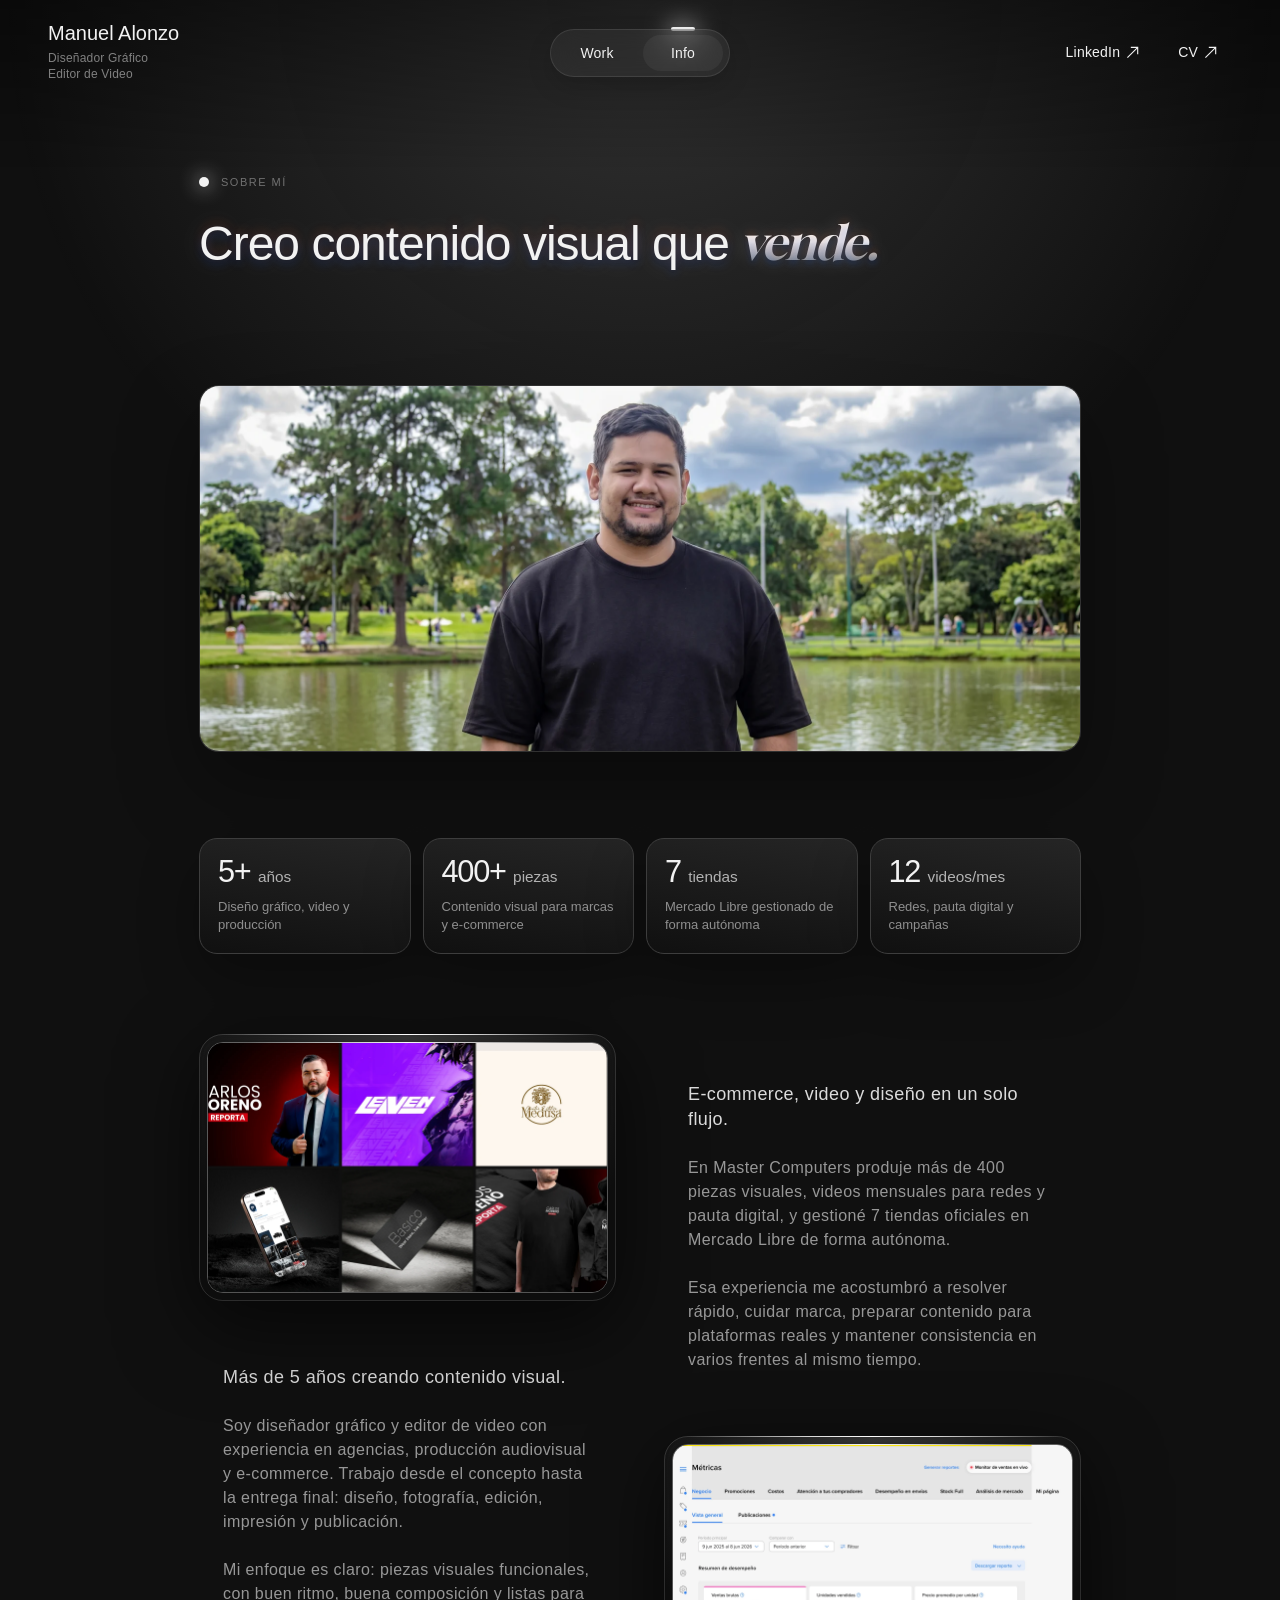
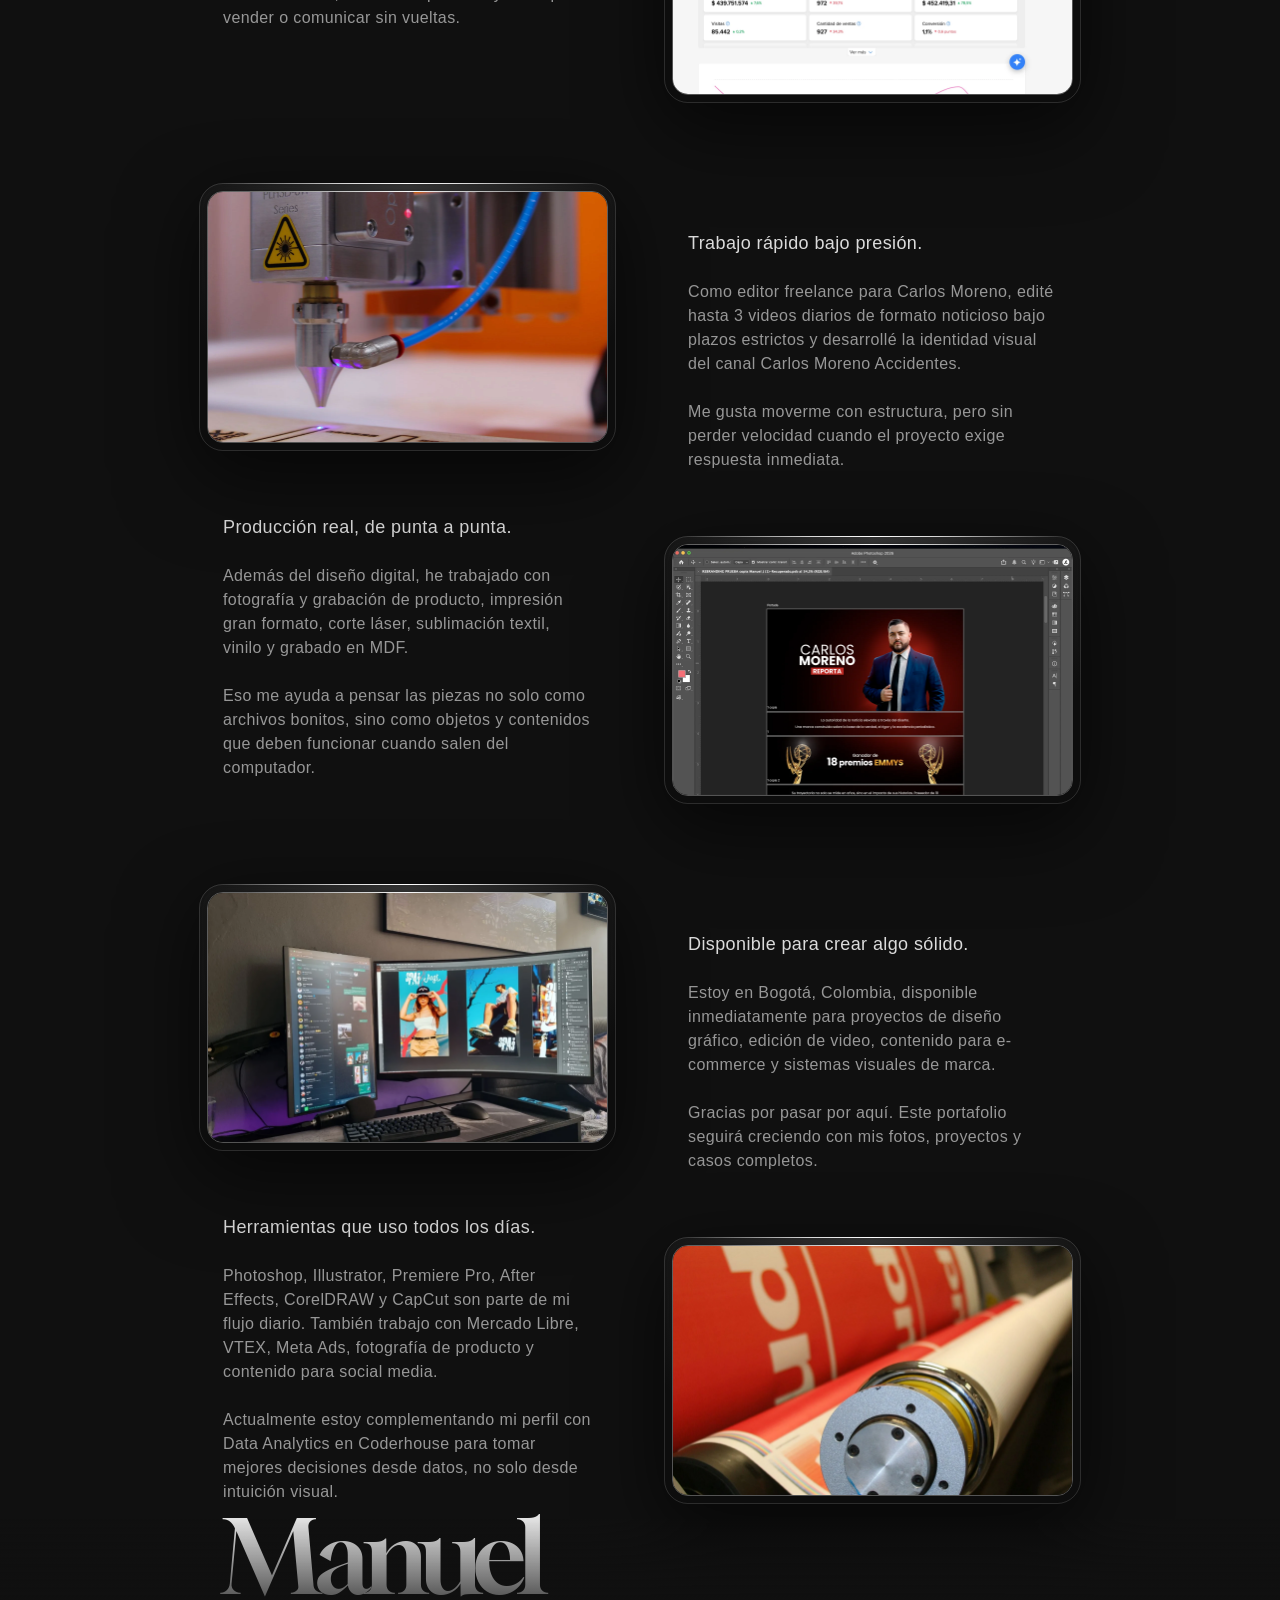
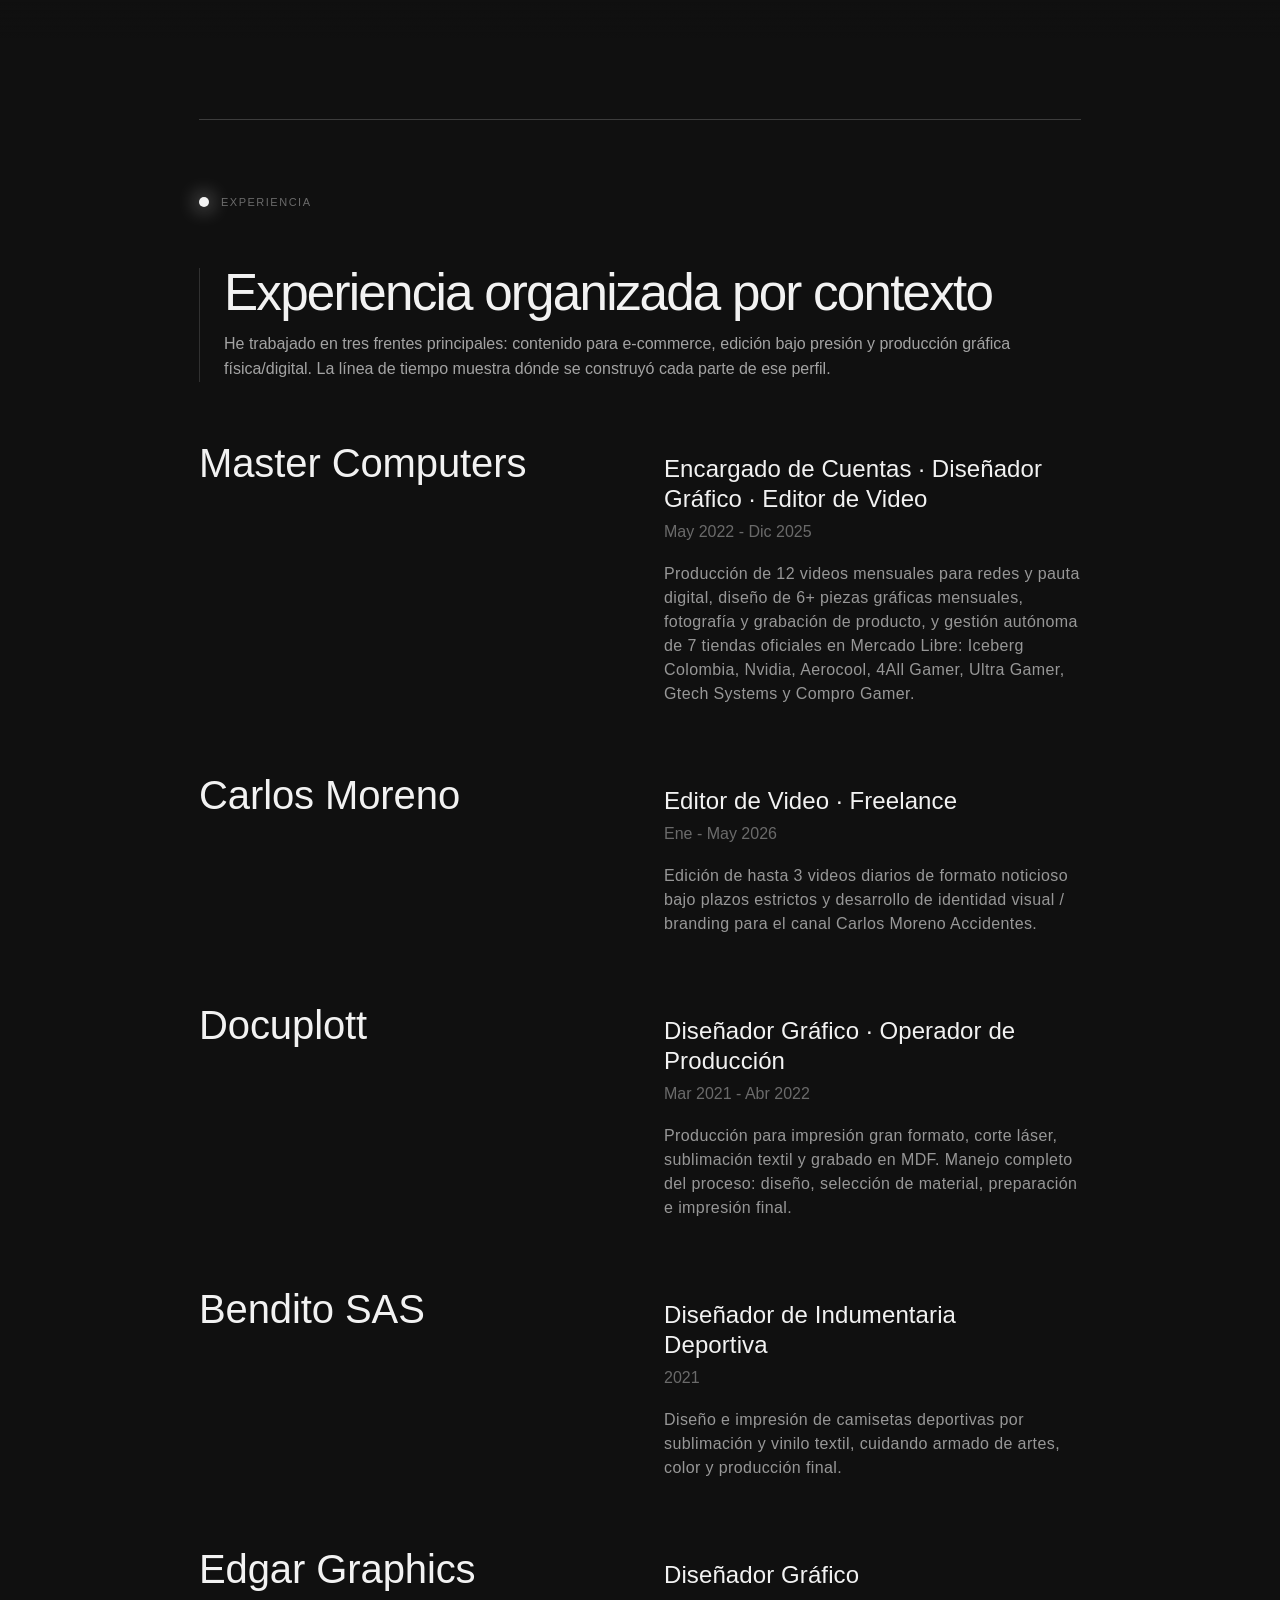
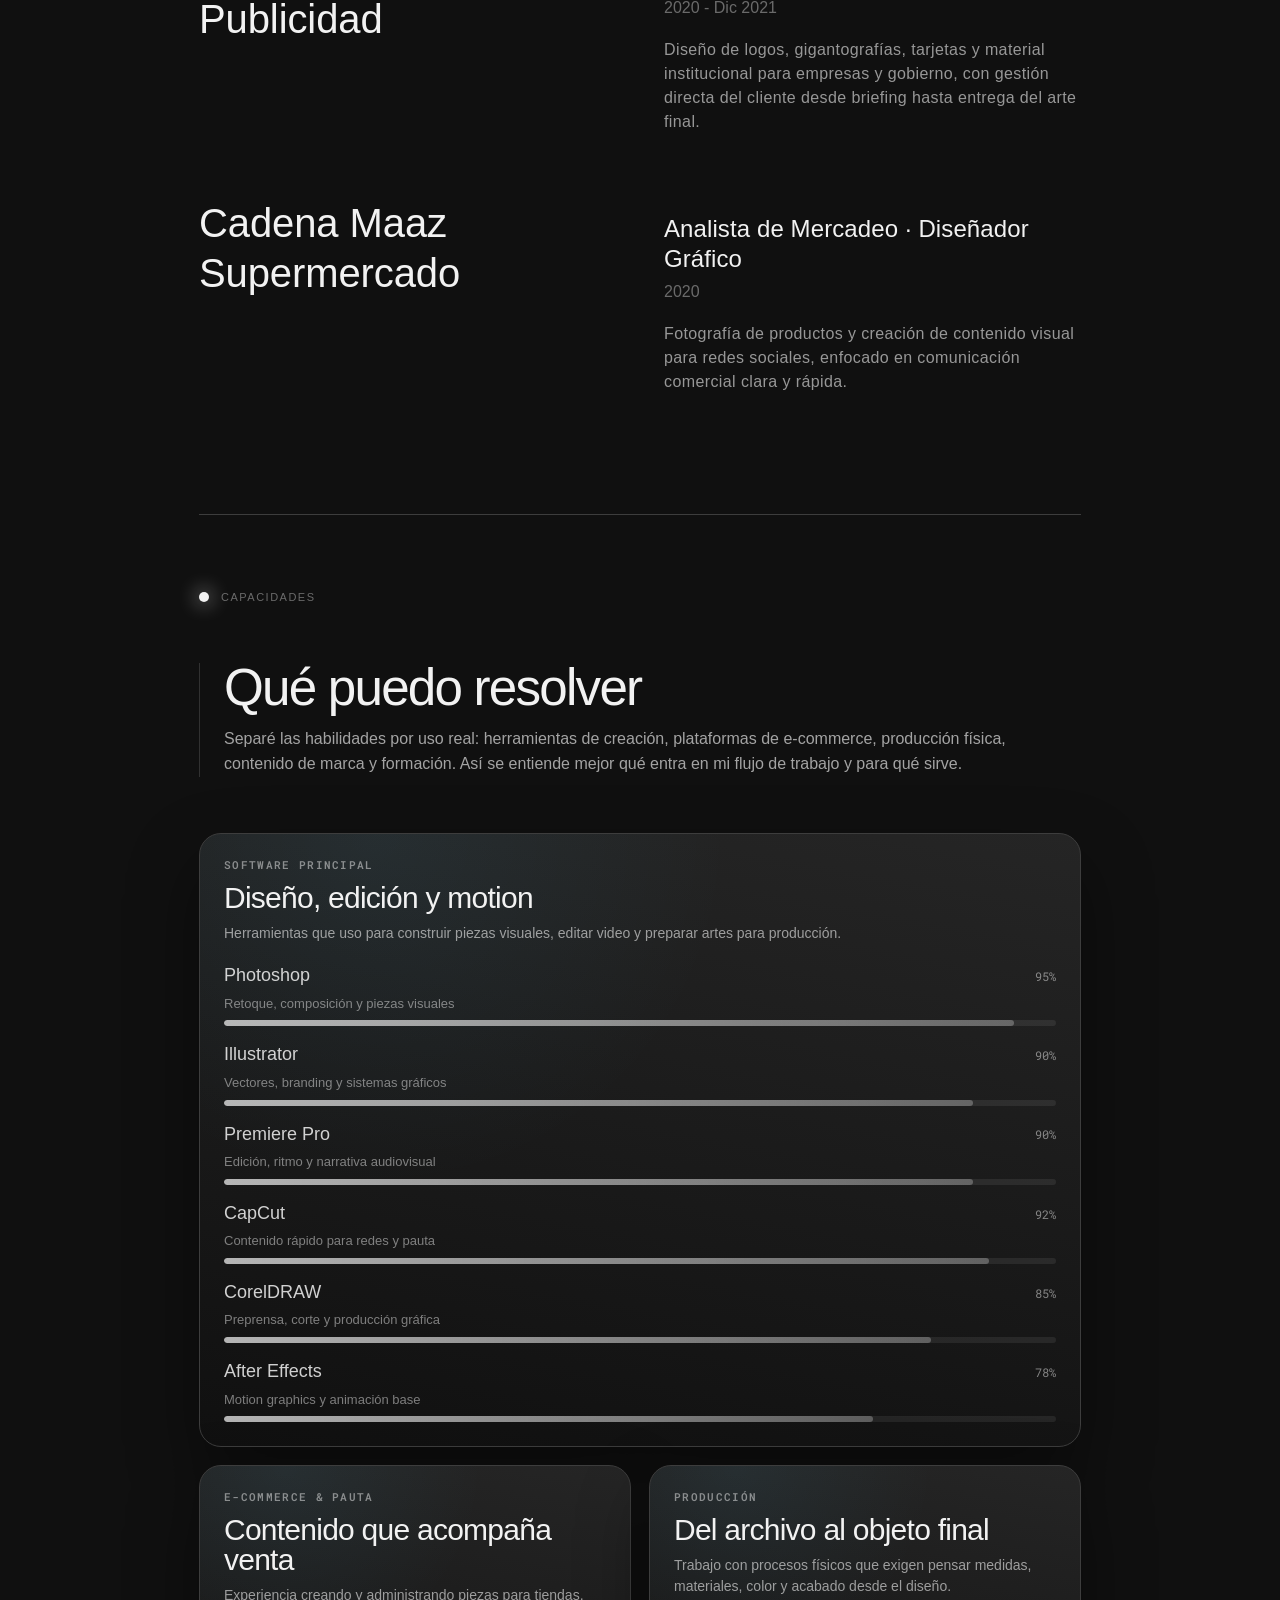
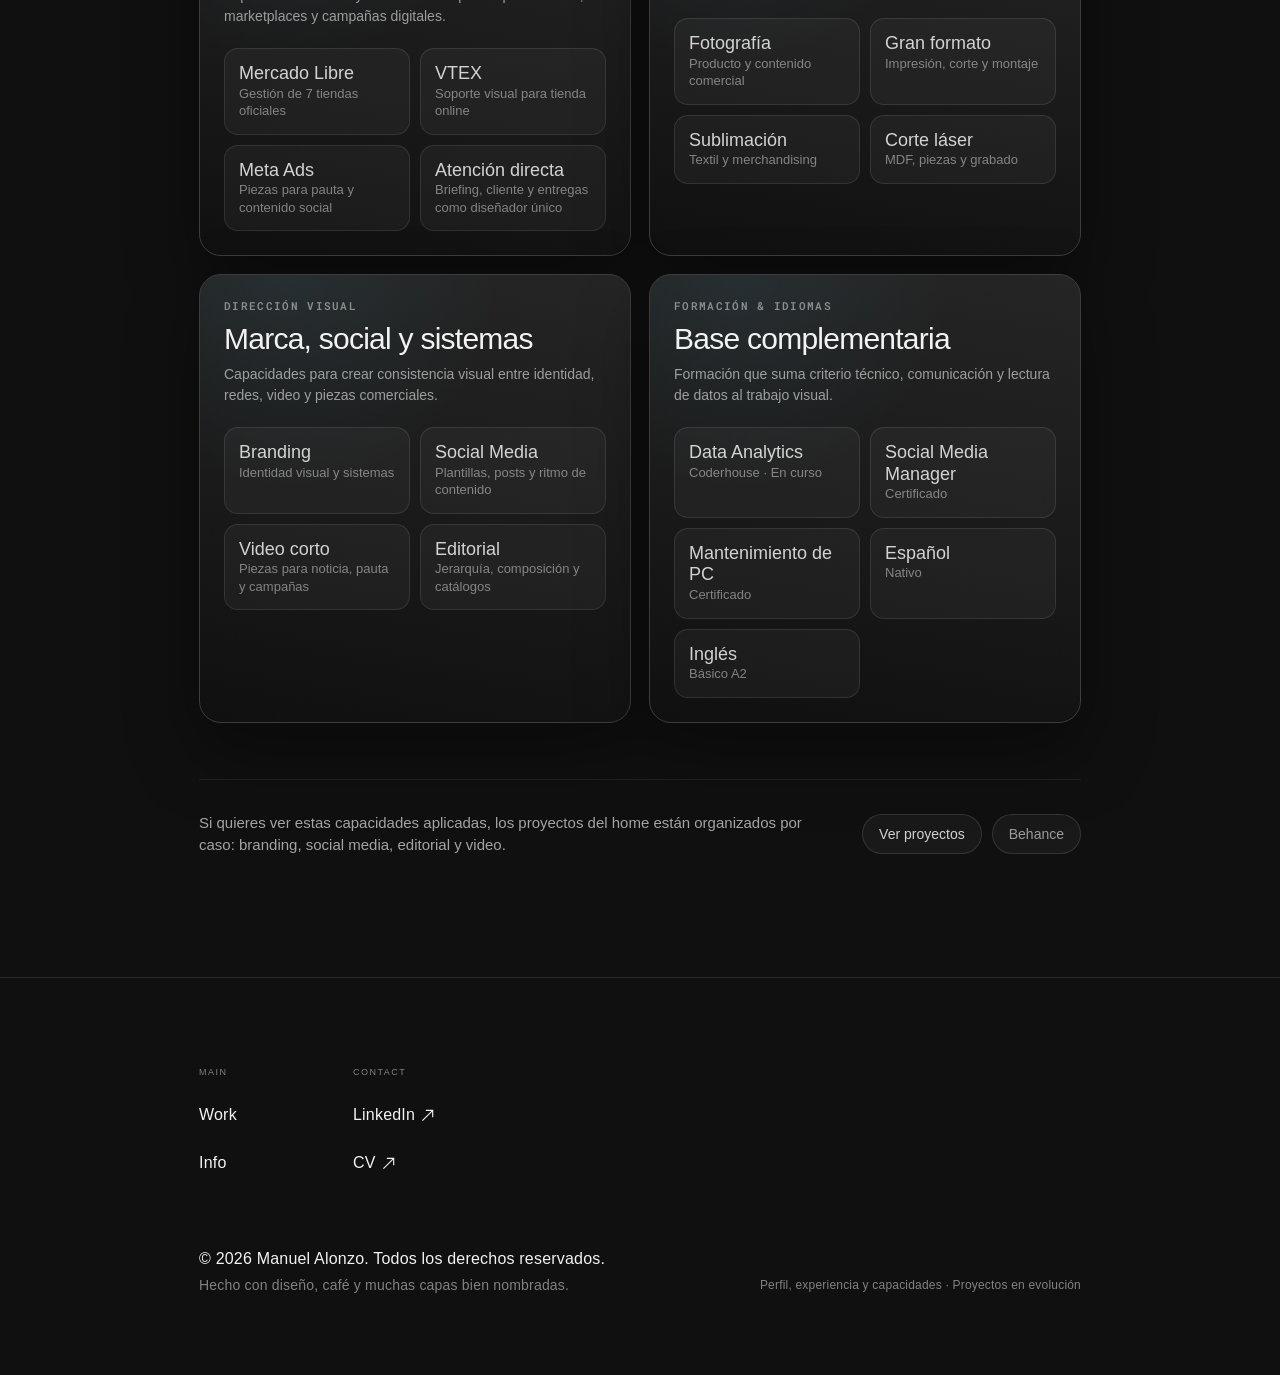
==== commit 8f17faeb: "Fix scroll móvil (locomotive) + perf y correcciones de calidad - Móvil: desbloqueo overflow en <=102" ====
--- a/info.html
+++ b/info.html
@@ -1,5 +1,5 @@
 <!DOCTYPE html>
-<html lang="es" data-wf-domain="manuel-alonzo.local" data-wf-page="manuel-page-nuevo-info" data-wf-site="manuel-page-nuevo" data-wf-status="1" class="w-mod-js w-mod-ix has-scroll-init has-scroll-smooth wf-inter-n1-active wf-inter-n2-active wf-inter-n3-active wf-inter-n4-active wf-inter-n5-active wf-inter-n6-active wf-inter-n7-active wf-inter-n8-active wf-inter-n9-active wf-albertsans-n1-active wf-albertsans-n2-active wf-albertsans-n3-active wf-albertsans-n4-active wf-albertsans-n5-active wf-albertsans-n6-active wf-albertsans-n7-active wf-albertsans-n8-active wf-albertsans-n9-active wf-albertsans-i1-active wf-albertsans-i2-active wf-albertsans-i3-active wf-albertsans-i4-active wf-albertsans-i5-active wf-albertsans-i6-active wf-albertsans-i7-active wf-albertsans-i8-active wf-albertsans-i9-active wf-robotomono-n1-active wf-robotomono-n2-active wf-robotomono-n3-active wf-robotomono-n4-active wf-robotomono-n5-active wf-robotomono-n6-active wf-robotomono-n7-active wf-jetbrainsmono-n1-active wf-jetbrainsmono-n2-active wf-jetbrainsmono-n3-active wf-jetbrainsmono-n4-active wf-jetbrainsmono-n5-active wf-jetbrainsmono-n6-active wf-jetbrainsmono-n7-active wf-jetbrainsmono-n8-active wf-gloock-n4-active wf-active" data-scroll-direction="vertical"><head><meta charset="utf-8"><style>.wf-force-outline-none[tabindex="-1"]:focus{outline:none;}.info-img-placeholder{width:100%;aspect-ratio:16/10;display:flex;align-items:center;justify-content:center;background:linear-gradient(135deg,#1d1d1d,#141414)}.info-img-placeholder span{color:#f2f2f24d;font-family:Roboto Mono,monospace;font-size:11px;letter-spacing:.12em;text-transform:uppercase}</style><title>Manuel Alonzo — Info</title>
+<html lang="es" data-wf-domain="manuel-alonzo.local" data-wf-page="manuel-page-nuevo-info" data-wf-site="manuel-page-nuevo" data-wf-status="1" class="w-mod-js w-mod-ix has-scroll-init has-scroll-smooth wf-inter-n1-active wf-inter-n2-active wf-inter-n3-active wf-inter-n4-active wf-inter-n5-active wf-inter-n6-active wf-inter-n7-active wf-inter-n8-active wf-inter-n9-active wf-albertsans-n1-active wf-albertsans-n2-active wf-albertsans-n3-active wf-albertsans-n4-active wf-albertsans-n5-active wf-albertsans-n6-active wf-albertsans-n7-active wf-albertsans-n8-active wf-albertsans-n9-active wf-albertsans-i1-active wf-albertsans-i2-active wf-albertsans-i3-active wf-albertsans-i4-active wf-albertsans-i5-active wf-albertsans-i6-active wf-albertsans-i7-active wf-albertsans-i8-active wf-albertsans-i9-active wf-robotomono-n1-active wf-robotomono-n2-active wf-robotomono-n3-active wf-robotomono-n4-active wf-robotomono-n5-active wf-robotomono-n6-active wf-robotomono-n7-active wf-jetbrainsmono-n1-active wf-jetbrainsmono-n2-active wf-jetbrainsmono-n3-active wf-jetbrainsmono-n4-active wf-jetbrainsmono-n5-active wf-jetbrainsmono-n6-active wf-jetbrainsmono-n7-active wf-jetbrainsmono-n8-active wf-gloock-n4-active wf-active" data-scroll-direction="vertical"><head><meta charset="utf-8"><script>if(window.matchMedia&&matchMedia("(max-width:1024px)").matches){document.documentElement.classList.remove("has-scroll-smooth");}</script><style>.wf-force-outline-none[tabindex="-1"]:focus{outline:none;}.info-img-placeholder{width:100%;aspect-ratio:16/10;display:flex;align-items:center;justify-content:center;background:linear-gradient(135deg,#1d1d1d,#141414)}.info-img-placeholder span{color:#f2f2f24d;font-family:Roboto Mono,monospace;font-size:11px;letter-spacing:.12em;text-transform:uppercase}</style><title>Manuel Alonzo — Info</title>
 <!-- SEO / Open Graph -->
 <meta name="description" content="Sobre Manuel Alonzo: experiencia, capacidades y herramientas en diseño gráfico, edición de video y e-commerce.">
 <link rel="canonical" href="https://manuel-alonzo-portfolio.vercel.app/info.html">
@@ -103,7 +103,17 @@
     display: none;
 }
 
-</style><style id="manuel-responsive-safety">.text-projectpage-body,.text-projectcard-description,.text-info-meta,.text-friend-portfolio,.text-projectpage-heading,.text-projectpage-subheading{overflow-wrap:anywhere}.friend-block,.project-card,.experience-block,.content-leading,.content-trailing{min-width:0}.text-projectcard-description{max-width:100%}@media screen and (max-width:767px){.text-hero{hyphens:auto}.text-projectpage-body.info{line-height:1.55}.text-underlogo{max-width:220px;white-space:normal;line-height:1.3;text-align:left}.logo-text{align-items:flex-start}.experience-title-date{gap:10px}.text-projectpage-heading.info-experience{line-height:1.05}}@media screen and (max-width:479px){.text-underlogo{max-width:170px}.text-projectcard-title{overflow-wrap:anywhere}.text-footer-copyright,.text-under-copyright,.text-last-updated{overflow-wrap:anywhere}}</style><style id="manuel-signature-style">.manuel-signature{font-family:Gloock,serif;font-size:clamp(52px,8vw,120px);line-height:.85;letter-spacing:-.06em;color:rgba(255,255,255,.88)}</style><style id="manuel-info-structure">.info-snapshot{grid-gap:12px;grid-template-columns:repeat(4,minmax(0,1fr));display:grid}.info-snapshot-item{background-image:linear-gradient(190deg,#252525,var(--background));border:1px solid #3d3d3d;border-radius:18px;padding:18px 18px 20px;box-shadow:0 24px 60px #00000052}.info-snapshot-value{color:#f2f2f2;letter-spacing:-.04em;font-family:Neue Montreal,sans-serif;font-size:clamp(28px,3vw,42px);font-weight:500;line-height:1}.info-snapshot-label{color:#f2f2f28c;margin-top:10px;font-family:Neue Montreal,sans-serif;font-size:13px;line-height:1.35}.info-section-brief,.skills-overview{grid-row-gap:14px;border-left:1px solid #f2f2f226;padding-left:24px;display:flex;flex-direction:column}.info-section-title{color:#f2f2f2;letter-spacing:-.035em;font-family:Neue Montreal,sans-serif;font-size:clamp(30px,4vw,54px);font-weight:500;line-height:.98}.info-section-copy{color:#f2f2f2a6;max-width:760px;font-family:Neue Montreal,sans-serif;font-size:16px;line-height:1.55}.skills-matrix{grid-gap:18px;grid-template-columns:repeat(2,minmax(0,1fr));display:grid}.skill-group-card{background-image:linear-gradient(190deg,#252525,var(--background));border:1px solid #3d3d3d;border-radius:22px;padding:24px;box-shadow:0 30px 70px #00000066;position:relative;overflow:hidden}.skill-group-card:first-child{grid-column:1 / -1}.skill-group-card:before{content:"";pointer-events:none;background-image:radial-gradient(circle at 20% 0,#64d2ff12,#0000 38%);position:absolute;inset:0}.skill-group-kicker,.skills-cta-copy{position:relative}.skill-group-kicker{color:#f2f2f280;letter-spacing:.12em;text-transform:uppercase;font-family:Roboto Mono,sans-serif;font-size:11px;font-weight:600;line-height:1.2}.skill-group-title{position:relative;color:#f2f2f2;letter-spacing:-.025em;margin-top:12px;font-family:Neue Montreal,sans-serif;font-size:26px;font-weight:500;line-height:1}.skill-group-copy{position:relative;color:#f2f2f299;margin-top:10px;font-family:Neue Montreal,sans-serif;font-size:14px;line-height:1.45}.skill-list{position:relative;margin-top:22px}.skill-list.bars{grid-row-gap:18px;display:grid}.skill-row{grid-row-gap:8px;display:grid}.skill-row-top{justify-content:space-between;align-items:center;gap:16px;display:flex}.skill-name{color:#f2f2f2d9;font-family:Neue Montreal,sans-serif;font-size:16px;font-weight:500;line-height:1.2}.skill-percent{color:#f2f2f280;font-family:Roboto Mono,sans-serif;font-size:12px}.skill-desc{color:#f2f2f27a;font-family:Neue Montreal,sans-serif;font-size:13px;line-height:1.35}.skill-bar-track{background-color:#f2f2f214;border-radius:999px;height:6px;overflow:hidden}.skill-bar-fill{background-image:linear-gradient(90deg,#f2f2f2b3,#f2f2f247);border-radius:999px;height:100%}.skill-list.tags{grid-gap:10px;grid-template-columns:repeat(2,minmax(0,1fr));display:grid}.skill-tag-item{background-color:#f2f2f20a;border:1px solid #f2f2f21a;border-radius:14px;min-width:0;padding:14px}.skills-cta{grid-column-gap:24px;grid-row-gap:18px;border-top:1px solid #f2f2f214;grid-template-columns:minmax(0,1fr) auto;align-items:center;padding-top:32px;display:grid}.skills-cta-copy{color:#f2f2f2a6;max-width:680px;font-family:Neue Montreal,sans-serif;font-size:15px;line-height:1.5}.skills-cta-actions{grid-column-gap:10px;grid-row-gap:10px;flex-wrap:wrap;justify-content:flex-end;display:flex}.skills-link{color:#f2f2f2d9;background-color:#f2f2f20a;border:1px solid #f2f2f21f;border-radius:999px;padding:12px 16px;font-family:Neue Montreal,sans-serif;font-size:14px;line-height:1;text-decoration:none;transition:border-color .25s,color .25s,background-color .25s}.skills-link:hover{color:#fff;background-color:#f2f2f212;border-color:#f2f2f24d}.skills-link.secondary{color:#f2f2f299}@media screen and (min-width:1280px){.info-section-copy,.skills-cta-copy{max-width:820px}.skill-group-title{font-size:30px}.skill-name{font-size:18px}}@media screen and (max-width:991px){.info-snapshot{grid-template-columns:repeat(2,minmax(0,1fr))}.skills-matrix{grid-template-columns:1fr}.skill-group-card:first-child{grid-column:auto}.skills-cta{grid-template-columns:1fr}.skills-cta-actions{justify-content:flex-start}}@media screen and (max-width:767px){.info-section-brief,.skills-overview{padding-left:18px}.info-section-copy,.skills-cta-copy{font-size:14px}.skill-group-card{border-radius:18px;padding:20px}.skill-list.tags{grid-template-columns:1fr}.info-snapshot-label,.skill-group-copy,.skill-desc{font-size:13px}}@media screen and (max-width:479px){.info-snapshot{grid-template-columns:1fr}.info-snapshot-item{padding:16px}.skills-link{width:100%;text-align:center}.skills-cta-actions{width:100%}}</style><style id="manuel-logo-fix">.text-underlogo{line-height:1.3;text-align:left}.logo-text{align-items:flex-start}</style><style id="manuel-snap-fix">.info-snapshot-value{font-size:clamp(26px,2.4vw,36px)}.info-snapshot-value .snap-u{font-size:.5em;font-weight:400;letter-spacing:0;color:#f2f2f2b3}</style><style id="manuel-no-badge">.w-webflow-badge{display:none!important}</style><style id="manuel-portrait">.info-portrait{width:100%;margin:34px 0 6px;border-radius:20px;overflow:hidden;border:1px solid #f2f2f21f;box-shadow:0 34px 80px #00000059;aspect-ratio:2.4/1;background:#161616}.info-portrait img{width:100%;height:100%;object-fit:cover;object-position:center 26%;display:block}@media(max-width:767px){.info-portrait{aspect-ratio:16/11;margin:24px 0 4px;border-radius:16px}}</style></head><body class="body"><div style="display: none; opacity: 0;" class="loading-overlay"><img src="./page-nuevo-info_files/645df90657e6ec4e4ed2e236_loading-dots.gif" loading="lazy" alt="" class="logo-loading"><div class="text-loading">Just a moment.</div></div><div class="section-nav"><div class="nav-bar"><div class="nav-left-wrapper"><div class="logo-block"><img src="favicon.svg" loading="lazy" alt="" class="logomark"><div class="logo-text"><div class="text-logo">Manuel Alonzo</div><div class="text-underlogo">Diseñador Gráfico<br>Editor de Video</div></div></div></div><div class="nav-pill-wrapper"><div class="nav-indicator-glow info"></div><div class="nav-pill"><a data-w-id="4576fc15-9dbb-f71b-e876-abcad10fab7b" href="index.html" class="nav-toggle work w-inline-block"><div class="text-nav-toggle">Work</div></a><a href="info.html" aria-current="page" class="nav-toggle w-inline-block w--current"><div class="text-nav-toggle">Info</div></a><div class="nav-indicator-pill info"></div></div></div><div class="nav-right-wrapper"><div class="chip-socials-wrapper"><a href="https://linkedin.com/in/manueljosealonzo" target="_blank" rel="noopener" class="chip-socials w-inline-block"><div class="text-socialnav">LinkedIn</div><img src="./page-nuevo-info_files/63e0b50ea0956f4526968ef1_23-icon-external.svg" loading="lazy" alt="" class="icon-external"></a><a href="Manuel_Alonzo_Resume.html" target="_blank" rel="noopener" class="chip-socials w-inline-block"><div class="text-socialnav">CV</div><img src="./page-nuevo-info_files/63e0b50ea0956f4526968ef1_23-icon-external.svg" loading="lazy" alt="" class="icon-external"></a></div><a data-w-id="2792ad2a-87dc-29f6-4fc0-1fede7706894" href="mailto:main@manuel-alonzo-portfolio.vercel.app" class="nav-menu-button w-inline-block"><img src="./page-nuevo-info_files/644c8981f87a7036b4c7fa64_icon-@.svg" loading="lazy" data-w-id="2792ad2a-87dc-29f6-4fc0-1fede7706895" alt="" class="icon-contact"><img src="./page-nuevo-info_files/645a01ff46a1cf3d85d90049_icon-close.svg" loading="lazy" data-w-id="2792ad2a-87dc-29f6-4fc0-1fede7706896" alt="" class="icon-contact-close"></a></div></div></div><div data-w-id="45d2ea4e-a85c-6a50-cf2a-753efe498f8b" class="mobile-popup-menu"><a href="https://linkedin.com/in/manueljosealonzo" target="_blank" rel="noopener" class="popup-menu-item w-inline-block"><div class="text-popup-menu">LinkedIn</div><img src="./page-nuevo-info_files/644ca61c76573b18898f41f8_icon-open.svg" loading="lazy" alt="" class="icon-popup-external"></a><a href="Manuel_Alonzo_Resume.html" target="_blank" rel="noopener" class="popup-menu-item w-inline-block"><div class="text-popup-menu">CV</div><img src="./page-nuevo-info_files/644ca61c76573b18898f41f8_icon-open.svg" loading="lazy" alt="" class="icon-popup-external"></a></div><div class="section-nav-mobile"><div class="swipe-indicator-wrapper"><img src="./page-nuevo-info_files/64097027d8cc0cb902ffc6bd_icon-swipe-up.svg" loading="lazy" alt="" class="icon-hero-swipe"><div class="text-swipe-to-see-work">SWIPE TO SEE WORK</div></div><img src="./page-nuevo-info_files/6413e7ab8a614316d3f30e64_logo-wch-outline.svg" loading="lazy" alt="" class="logomark mobile"><div class="chip-logo landscape"><img src="./page-nuevo-info_files/6413ddbecf050a46a97f1415_new-logo-test.svg" loading="lazy" alt="" class="logomark"><div class="text-logo">Manuel Alonzo</div></div><div class="nav-menu-button"><img src="./page-nuevo-info_files/6408f9c6e3d75137c5d1f025_icon-menu-2.svg" loading="lazy" alt=""></div></div><div class="section-mobile-nav"><div class="nav-pill-wrapper"><div class="nav-indicator-glow"></div><div class="nav-pill"><a href="index.html" class="nav-toggle w-inline-block"><div class="text-nav-toggle">Work</div></a><a data-w-id="4be31747-e192-97f3-7f0d-748497f1086d" href="info.html" aria-current="page" class="nav-toggle w-inline-block w--current"><div class="text-nav-toggle">Info</div></a><div class="nav-indicator-pill"></div></div></div></div><div class="locomotive-scroll" data-scroll-section-id="section0" data-scroll-section-inview="" style="transform: matrix3d(1, 0, 0, 0, 0, 1, 0, 0, 0, 0, 1, 0, 0, 0, 0, 1); opacity: 1; pointer-events: all;"><div class="section-info-hero desktop"><div class="hero-fade info-hero"></div><div class="container-info hero"><div data-w-id="ebb7b94a-cfb8-2119-3fb7-43900efa7861" style="opacity: 1; transform: translate3d(0px, 0px, 0px) scale3d(1, 1, 1) rotateX(0deg) rotateY(0deg) rotateZ(0deg) skew(0deg, 0deg); transform-style: preserve-3d;" class="overline-info-wrapper"><div class="overline-wrapper"><div class="icon-section-dot"></div><div class="text-projectpage-overline">SOBRE MÍ</div></div><div class="text-hero info-hero">Creo contenido visual que <span class="text-info-hero-serif">vende.</span></div></div><div class="info-portrait"><img src="portfolio-assets/info-portrait.webp" alt="Manuel Alonzo — diseñador gráfico y editor de video" loading="lazy"></div><div class="info-snapshot"><div class="info-snapshot-item"><div class="info-snapshot-value">5+ <span class="snap-u">años</span></div><div class="info-snapshot-label">Diseño gráfico, video y producción</div></div><div class="info-snapshot-item"><div class="info-snapshot-value">400+ <span class="snap-u">piezas</span></div><div class="info-snapshot-label">Contenido visual para marcas y e-commerce</div></div><div class="info-snapshot-item"><div class="info-snapshot-value">7 <span class="snap-u">tiendas</span></div><div class="info-snapshot-label">Mercado Libre gestionado de forma autónoma</div></div><div class="info-snapshot-item"><div class="info-snapshot-value">12 <span class="snap-u">videos/mes</span></div><div class="info-snapshot-label">Redes, pauta digital y campañas</div></div></div><div class="double-column-block info-hero"><div data-w-id="e76561cf-25f4-3924-12f3-01e4d642383d" style="transform: translate3d(0px, 0px, 0px) scale3d(1, 1, 1) rotateX(0deg) rotateY(0deg) rotateZ(0deg) skew(0deg, 0deg); opacity: 1; transform-style: preserve-3d;" class="content-info-hero"><div class="container-hero-image info-hero"><div class="glare-item-top outer-edge"></div><div class="window-outline info-hero"><div class="glare-item-top hero-inner"></div><div class="window-main"><div class="window-bar info-hero"><div class="window-dots-wrapper"><div class="dot red"></div><div class="dot yellow"></div><div class="dot green"></div></div></div><div class="window-content info-hero"><img src="portfolio-assets/info-trabajo.webp" alt="Selección de proyectos de marca de Manuel Alonzo" loading="lazy" style="width:100%;display:block"></div></div></div></div><div class="text-projectpage-body info-hero"><span class="text-body-info-emphasis">Más de 5 años creando contenido visual.</span><br>‍<br>Soy diseñador gráfico y editor de video con experiencia en agencias, producción audiovisual y e-commerce. Trabajo desde el concepto hasta la entrega final: diseño, fotografía, edición, impresión y publicación.<br><br>Mi enfoque es claro: piezas visuales funcionales, con buen ritmo, buena composición y listas para vender o comunicar sin vueltas.</div></div><div data-w-id="e76561cf-25f4-3924-12f3-01e4d6423830" style="transform: translate3d(0px, 0px, 0px) scale3d(1, 1, 1) rotateX(0deg) rotateY(0deg) rotateZ(0deg) skew(0deg, 0deg); opacity: 1; transform-style: preserve-3d;" class="content-info-hero has-offset"><div class="text-projectpage-body info-hero"><span class="text-body-info-emphasis">E-commerce, video y diseño en un solo flujo.</span><br>‍<br>En Master Computers produje más de 400 piezas visuales, videos mensuales para redes y pauta digital, y gestioné 7 tiendas oficiales en Mercado Libre de forma autónoma.<br><br>Esa experiencia me acostumbró a resolver rápido, cuidar marca, preparar contenido para plataformas reales y mantener consistencia en varios frentes al mismo tiempo.</div><div class="container-hero-image info-hero"><div class="glare-item-top outer-edge"></div><div class="window-outline info-hero"><div class="glare-item-top hero-inner"></div><div class="window-main"><div class="window-bar info-hero"><div class="window-dots-wrapper"><div class="dot red"></div><div class="dot yellow"></div><div class="dot green"></div></div></div><div class="window-content info-hero"><img src="portfolio-assets/info-ecommerce.webp" alt="Gestión de tiendas en Mercado Libre — métricas" loading="lazy" style="width:100%;display:block"></div></div></div></div></div></div><div class="double-column-block info-hero"><div class="content-info-hero"><div class="container-hero-image info-hero"><div class="glare-item-top outer-edge"></div><div class="window-outline info-hero"><div class="glare-item-top hero-inner"></div><div class="window-main"><div class="window-bar info-hero"><div class="window-dots-wrapper"><div class="dot red"></div><div class="dot yellow"></div><div class="dot green"></div></div></div><div class="window-content info-hero"><img src="portfolio-assets/info-laser.webp" alt="Corte láser — producción" loading="lazy" style="width:100%;display:block"></div></div></div></div><div class="text-projectpage-body info-hero"><span class="text-body-info-emphasis">Producción real, de punta a punta.</span><br>‍<br>Además del diseño digital, he trabajado con fotografía y grabación de producto, impresión gran formato, corte láser, sublimación textil, vinilo y grabado en MDF.<br><br>Eso me ayuda a pensar las piezas no solo como archivos bonitos, sino como objetos y contenidos que deben funcionar cuando salen del computador.</div></div><div class="content-info-hero has-offset"><div class="text-projectpage-body info-hero"><span class="text-body-info-emphasis">Trabajo rápido bajo presión.</span><br>‍<br>Como editor freelance para Carlos Moreno, edité hasta 3 videos diarios de formato noticioso bajo plazos estrictos y desarrollé la identidad visual del canal Carlos Moreno Accidentes.<br><br>Me gusta moverme con estructura, pero sin perder velocidad cuando el proyecto exige respuesta inmediata.</div><div class="container-hero-image info-hero"><div class="glare-item-top outer-edge"></div><div class="window-outline info-hero"><div class="glare-item-top hero-inner"></div><div class="window-main"><div class="window-bar info-hero"><div class="window-dots-wrapper"><div class="dot red"></div><div class="dot yellow"></div><div class="dot green"></div></div></div><div class="window-content info-hero"><img src="portfolio-assets/info-produccion.webp" alt="Diseño de marca en Photoshop — proceso de producción" loading="lazy" style="width:100%;display:block"></div></div></div></div></div></div><div class="double-column-block info-hero"><div class="content-info-hero"><div class="container-hero-image info-hero"><div class="glare-item-top outer-edge"></div><div class="window-outline info-hero"><div class="glare-item-top hero-inner"></div><div class="window-main"><div class="window-bar info-hero"><div class="window-dots-wrapper"><div class="dot red"></div><div class="dot yellow"></div><div class="dot green"></div></div></div><div class="window-content info-hero"><img src="portfolio-assets/info-setup.webp" alt="Setup de trabajo de Manuel Alonzo — diseño y edición" loading="lazy" style="width:100%;display:block"></div></div></div></div><div class="info-hero-ending-wrapper"><div class="text-projectpage-body info-hero"><span class="text-body-info-emphasis">Herramientas que uso todos los días.</span><br>‍<br>Photoshop, Illustrator, Premiere Pro, After Effects, CorelDRAW y CapCut son parte de mi flujo diario. También trabajo con Mercado Libre, VTEX, Meta Ads, fotografía de producto y contenido para social media.<br><br>Actualmente estoy complementando mi perfil con Data Analytics en Coderhouse para tomar mejores decisiones desde datos, no solo desde intuición visual.</div><div class="signature-wrapper"><div class="manuel-signature">Manuel</div></div></div></div><div class="content-info-hero has-offset"><div class="text-projectpage-body info-hero"><span class="text-body-info-emphasis">Disponible para crear algo sólido.</span><br>‍<br>Estoy en Bogotá, Colombia, disponible inmediatamente para proyectos de diseño gráfico, edición de video, contenido para e-commerce y sistemas visuales de marca.<br><br>Gracias por pasar por aquí. Este portafolio seguirá creciendo con mis fotos, proyectos y casos completos.</div><div class="container-hero-image info-hero"><div class="glare-item-top outer-edge"></div><div class="window-outline info-hero"><div class="glare-item-top hero-inner"></div><div class="window-main"><div class="window-bar info-hero"><div class="window-dots-wrapper"><div class="dot red"></div><div class="dot yellow"></div><div class="dot green"></div></div></div><div class="window-content info-hero"><img src="portfolio-assets/info-sublimacion.webp" alt="Impresión gran formato y producción física" loading="lazy" style="width:100%;display:block"></div></div></div></div></div></div></div><div class="hero-noise"></div></div><div class="section-info-hero mobile"><div class="hero-fade info-hero"></div><div class="container-info hero"><div data-w-id="b9ae1c22-0f87-485a-7347-8de08ae6e0b9" class="overline-info-wrapper"><div class="overline-wrapper"><div class="icon-section-dot"></div><div class="text-projectpage-overline">SOBRE MÍ</div></div><div class="text-hero info-hero">Creo contenido visual que <span class="text-info-hero-serif">vende.</span></div></div><div class="info-portrait"><img src="portfolio-assets/info-portrait.webp" alt="Manuel Alonzo — diseñador gráfico y editor de video" loading="lazy"></div><div class="info-hero-stack-mobile"><div data-w-id="4920c37e-a1d1-1c8b-1c4f-d6b1b623315c" class="container-hero-image info-hero"><div class="glare-item-top outer-edge"></div><div class="window-outline info-hero"><div class="glare-item-top hero-inner"></div><div class="window-main"><div class="window-bar info-hero"><div class="window-dots-wrapper"><div class="dot red"></div><div class="dot yellow"></div><div class="dot green"></div></div></div><div class="window-content info-hero"><img src="portfolio-assets/info-ecommerce.webp" alt="Gestión de tiendas en Mercado Libre — métricas" loading="lazy" style="width:100%;display:block"></div></div></div></div><div class="text-projectpage-body info-hero"><span class="text-body-info-emphasis">E-commerce, video y diseño en un solo flujo.</span><br>‍<br>En Master Computers produje más de 400 piezas visuales, videos mensuales para redes y pauta digital, y gestioné 7 tiendas oficiales en Mercado Libre de forma autónoma.<br><br>Esa experiencia me acostumbró a resolver rápido, cuidar marca, preparar contenido para plataformas reales y mantener consistencia en varios frentes al mismo tiempo.</div><div class="container-hero-image info-hero"><div class="glare-item-top outer-edge"></div><div class="window-outline info-hero"><div class="glare-item-top hero-inner"></div><div class="window-main"><div class="window-bar info-hero"><div class="window-dots-wrapper"><div class="dot red"></div><div class="dot yellow"></div><div class="dot green"></div></div></div><div class="window-content info-hero"><img src="portfolio-assets/info-trabajo.webp" alt="Selección de proyectos de marca de Manuel Alonzo" loading="lazy" style="width:100%;display:block"></div></div></div></div><div class="text-projectpage-body info-hero"><span class="text-body-info-emphasis">Más de 5 años creando contenido visual.</span><br>‍<br>Soy diseñador gráfico y editor de video con experiencia en agencias, producción audiovisual y e-commerce. Trabajo desde el concepto hasta la entrega final: diseño, fotografía, edición, impresión y publicación.<br><br>Mi enfoque es claro: piezas visuales funcionales, con buen ritmo, buena composición y listas para vender o comunicar sin vueltas.</div><div class="container-hero-image info-hero"><div class="glare-item-top outer-edge"></div><div class="window-outline info-hero"><div class="glare-item-top hero-inner"></div><div class="window-main"><div class="window-bar info-hero"><div class="window-dots-wrapper"><div class="dot red"></div><div class="dot yellow"></div><div class="dot green"></div></div></div><div class="window-content info-hero"><img src="portfolio-assets/info-produccion.webp" alt="Diseño de marca en Photoshop — proceso de producción" loading="lazy" style="width:100%;display:block"></div></div></div></div><div class="text-projectpage-body info-hero"><span class="text-body-info-emphasis">Trabajo rápido bajo presión.</span><br>‍<br>Como editor freelance para Carlos Moreno, edité hasta 3 videos diarios de formato noticioso bajo plazos estrictos y desarrollé la identidad visual del canal Carlos Moreno Accidentes.<br><br>Me gusta moverme con estructura, pero sin perder velocidad cuando el proyecto exige respuesta inmediata.</div><div class="container-hero-image info-hero"><div class="glare-item-top outer-edge"></div><div class="window-outline info-hero"><div class="glare-item-top hero-inner"></div><div class="window-main"><div class="window-bar info-hero"><div class="window-dots-wrapper"><div class="dot red"></div><div class="dot yellow"></div><div class="dot green"></div></div></div><div class="window-content info-hero"><img src="portfolio-assets/info-laser.webp" alt="Corte láser — producción" loading="lazy" style="width:100%;display:block"></div></div></div></div><div class="text-projectpage-body info-hero"><span class="text-body-info-emphasis">Producción real, de punta a punta.</span><br>‍<br>Además del diseño digital, he trabajado con fotografía y grabación de producto, impresión gran formato, corte láser, sublimación textil, vinilo y grabado en MDF.<br><br>Eso me ayuda a pensar las piezas no solo como archivos bonitos, sino como objetos y contenidos que deben funcionar cuando salen del computador.</div><div class="container-hero-image info-hero"><div class="glare-item-top outer-edge"></div><div class="window-outline info-hero"><div class="glare-item-top hero-inner"></div><div class="window-main"><div class="window-bar info-hero"><div class="window-dots-wrapper"><div class="dot red"></div><div class="dot yellow"></div><div class="dot green"></div></div></div><div class="window-content info-hero"><img src="portfolio-assets/info-setup.webp" alt="Setup de trabajo de Manuel Alonzo — diseño y edición" loading="lazy" style="width:100%;display:block"></div></div></div></div><div class="text-projectpage-body info-hero"><span class="text-body-info-emphasis">Herramientas que uso todos los días.</span><br>‍<br>Photoshop, Illustrator, Premiere Pro, After Effects, CorelDRAW y CapCut son parte de mi flujo diario. También trabajo con Mercado Libre, VTEX, Meta Ads, fotografía de producto y contenido para social media.<br><br>Actualmente estoy complementando mi perfil con Data Analytics en Coderhouse para tomar mejores decisiones desde datos, no solo desde intuición visual.</div><div class="container-hero-image info-hero"><div class="glare-item-top outer-edge"></div><div class="window-outline info-hero"><div class="glare-item-top hero-inner"></div><div class="window-main"><div class="window-bar info-hero"><div class="window-dots-wrapper"><div class="dot red"></div><div class="dot yellow"></div><div class="dot green"></div></div></div><div class="window-content info-hero"><img src="portfolio-assets/info-sublimacion.webp" alt="Impresión gran formato y producción física" loading="lazy" style="width:100%;display:block"></div></div></div></div><div class="info-hero-ending-wrapper"><div class="text-projectpage-body info-hero"><span class="text-body-info-emphasis">Disponible para crear algo sólido.</span><br>‍<br>Estoy en Bogotá, Colombia, disponible inmediatamente para proyectos de diseño gráfico, edición de video, contenido para e-commerce y sistemas visuales de marca.<br><br>Gracias por pasar por aquí. Este portafolio seguirá creciendo con mis fotos, proyectos y casos completos.</div><div class="signature-wrapper"><div class="manuel-signature">Manuel</div></div></div></div></div><div class="hero-noise"></div></div><div class="section-divider"><div class="container-general"><div class="divider-wrapper"><div class="divider-line"></div></div></div></div><div class="section-general info"><div class="container-info info-content"><div class="overline-wrapper"><div class="icon-section-dot"></div><div class="text-projectpage-overline">EXPERIENCIA</div></div><div class="info-section-brief"><div class="info-section-title">Experiencia organizada por contexto</div><div class="info-section-copy">He trabajado en tres frentes principales: contenido para e-commerce, edición bajo presión y producción gráfica física/digital. La línea de tiempo muestra dónde se construyó cada parte de ese perfil.</div></div><div class="info-content-wrapper"><div class="double-column-block info-experiences"><div class="content-leading"><div class="text-projectpage-heading info-experience">Master Computers</div></div><div class="content-trailing null"><div class="experience-block"><div class="experience-title-date"><div class="text-projectpage-subheading info">Encargado de Cuentas · Diseñador Gráfico · Editor de Video</div><div class="text-info-meta">May 2022 - Dic 2025</div></div><div class="text-projectpage-body info">Producción de 12 videos mensuales para redes y pauta digital, diseño de 6+ piezas gráficas mensuales, fotografía y grabación de producto, y gestión autónoma de 7 tiendas oficiales en Mercado Libre: Iceberg Colombia, Nvidia, Aerocool, 4All Gamer, Ultra Gamer, Gtech Systems y Compro Gamer.</div></div></div></div><div class="double-column-block info-experiences"><div class="content-leading"><div class="text-projectpage-heading info-experience">Carlos Moreno</div></div><div class="content-trailing null"><div class="experience-block"><div class="experience-title-date"><div class="text-projectpage-subheading info">Editor de Video · Freelance</div><div class="text-info-meta">Ene - May 2026</div></div><div class="text-projectpage-body info">Edición de hasta 3 videos diarios de formato noticioso bajo plazos estrictos y desarrollo de identidad visual / branding para el canal Carlos Moreno Accidentes.</div></div></div></div><div class="double-column-block info-experiences"><div class="content-leading"><div class="text-projectpage-heading info-experience">Docuplott</div></div><div class="content-trailing null"><div class="experience-block"><div class="experience-title-date"><div class="text-projectpage-subheading info">Diseñador Gráfico · Operador de Producción</div><div class="text-info-meta">Mar 2021 - Abr 2022</div></div><div class="text-projectpage-body info">Producción para impresión gran formato, corte láser, sublimación textil y grabado en MDF. Manejo completo del proceso: diseño, selección de material, preparación e impresión final.</div></div></div></div><div class="double-column-block info-experiences"><div class="content-leading"><div class="text-projectpage-heading info-experience">Bendito SAS</div></div><div class="content-trailing null"><div class="experience-block"><div class="experience-title-date"><div class="text-projectpage-subheading info">Diseñador de Indumentaria Deportiva</div><div class="text-info-meta">2021</div></div><div class="text-projectpage-body info">Diseño e impresión de camisetas deportivas por sublimación y vinilo textil, cuidando armado de artes, color y producción final.</div></div></div></div><div class="double-column-block info-experiences"><div class="content-leading"><div class="text-projectpage-heading info-experience">Edgar Graphics Publicidad</div></div><div class="content-trailing null"><div class="experience-block"><div class="experience-title-date"><div class="text-projectpage-subheading info">Diseñador Gráfico</div><div class="text-info-meta">2020 - Dic 2021</div></div><div class="text-projectpage-body info">Diseño de logos, gigantografías, tarjetas y material institucional para empresas y gobierno, con gestión directa del cliente desde briefing hasta entrega del arte final.</div></div></div></div><div class="double-column-block info-experiences"><div class="content-leading"><div class="text-projectpage-heading info-experience">Cadena Maaz Supermercado</div></div><div class="content-trailing null"><div class="experience-block"><div class="experience-title-date"><div class="text-projectpage-subheading info">Analista de Mercadeo · Diseñador Gráfico</div><div class="text-info-meta">2020</div></div><div class="text-projectpage-body info">Fotografía de productos y creación de contenido visual para redes sociales, enfocado en comunicación comercial clara y rápida.</div></div></div></div></div></div></div><div class="section-divider"><div class="container-general"><div class="divider-wrapper"><div class="divider-line"></div></div></div></div><div class="section-general info last"><div class="container-info info-content"><div class="overline-wrapper"><div class="icon-section-dot"></div><div class="text-projectpage-overline">CAPACIDADES</div></div><div class="skills-overview"><div class="info-section-title">Qué puedo resolver</div><div class="info-section-copy">Separé las habilidades por uso real: herramientas de creación, plataformas de e-commerce, producción física, contenido de marca y formación. Así se entiende mejor qué entra en mi flujo de trabajo y para qué sirve.</div></div><div class="skills-matrix"><div class="skill-group-card"><div class="skill-group-kicker">SOFTWARE PRINCIPAL</div><div class="skill-group-title">Diseño, edición y motion</div><div class="skill-group-copy">Herramientas que uso para construir piezas visuales, editar video y preparar artes para producción.</div><div class="skill-list bars"><div class="skill-row"><div class="skill-row-top"><div class="skill-name">Photoshop</div><div class="skill-percent">95%</div></div><div class="skill-desc">Retoque, composición y piezas visuales</div><div class="skill-bar-track"><div class="skill-bar-fill" style="width:95%"></div></div></div><div class="skill-row"><div class="skill-row-top"><div class="skill-name">Illustrator</div><div class="skill-percent">90%</div></div><div class="skill-desc">Vectores, branding y sistemas gráficos</div><div class="skill-bar-track"><div class="skill-bar-fill" style="width:90%"></div></div></div><div class="skill-row"><div class="skill-row-top"><div class="skill-name">Premiere Pro</div><div class="skill-percent">90%</div></div><div class="skill-desc">Edición, ritmo y narrativa audiovisual</div><div class="skill-bar-track"><div class="skill-bar-fill" style="width:90%"></div></div></div><div class="skill-row"><div class="skill-row-top"><div class="skill-name">CapCut</div><div class="skill-percent">92%</div></div><div class="skill-desc">Contenido rápido para redes y pauta</div><div class="skill-bar-track"><div class="skill-bar-fill" style="width:92%"></div></div></div><div class="skill-row"><div class="skill-row-top"><div class="skill-name">CorelDRAW</div><div class="skill-percent">85%</div></div><div class="skill-desc">Preprensa, corte y producción gráfica</div><div class="skill-bar-track"><div class="skill-bar-fill" style="width:85%"></div></div></div><div class="skill-row"><div class="skill-row-top"><div class="skill-name">After Effects</div><div class="skill-percent">78%</div></div><div class="skill-desc">Motion graphics y animación base</div><div class="skill-bar-track"><div class="skill-bar-fill" style="width:78%"></div></div></div></div></div><div class="skill-group-card"><div class="skill-group-kicker">E-COMMERCE &amp; PAUTA</div><div class="skill-group-title">Contenido que acompaña venta</div><div class="skill-group-copy">Experiencia creando y administrando piezas para tiendas, marketplaces y campañas digitales.</div><div class="skill-list tags"><div class="skill-tag-item"><div class="skill-name">Mercado Libre</div><div class="skill-desc">Gestión de 7 tiendas oficiales</div></div><div class="skill-tag-item"><div class="skill-name">VTEX</div><div class="skill-desc">Soporte visual para tienda online</div></div><div class="skill-tag-item"><div class="skill-name">Meta Ads</div><div class="skill-desc">Piezas para pauta y contenido social</div></div><div class="skill-tag-item"><div class="skill-name">Atención directa</div><div class="skill-desc">Briefing, cliente y entregas como diseñador único</div></div></div></div><div class="skill-group-card"><div class="skill-group-kicker">PRODUCCIÓN</div><div class="skill-group-title">Del archivo al objeto final</div><div class="skill-group-copy">Trabajo con procesos físicos que exigen pensar medidas, materiales, color y acabado desde el diseño.</div><div class="skill-list tags"><div class="skill-tag-item"><div class="skill-name">Fotografía</div><div class="skill-desc">Producto y contenido comercial</div></div><div class="skill-tag-item"><div class="skill-name">Gran formato</div><div class="skill-desc">Impresión, corte y montaje</div></div><div class="skill-tag-item"><div class="skill-name">Sublimación</div><div class="skill-desc">Textil y merchandising</div></div><div class="skill-tag-item"><div class="skill-name">Corte láser</div><div class="skill-desc">MDF, piezas y grabado</div></div></div></div><div class="skill-group-card"><div class="skill-group-kicker">DIRECCIÓN VISUAL</div><div class="skill-group-title">Marca, social y sistemas</div><div class="skill-group-copy">Capacidades para crear consistencia visual entre identidad, redes, video y piezas comerciales.</div><div class="skill-list tags"><div class="skill-tag-item"><div class="skill-name">Branding</div><div class="skill-desc">Identidad visual y sistemas</div></div><div class="skill-tag-item"><div class="skill-name">Social Media</div><div class="skill-desc">Plantillas, posts y ritmo de contenido</div></div><div class="skill-tag-item"><div class="skill-name">Video corto</div><div class="skill-desc">Piezas para noticia, pauta y campañas</div></div><div class="skill-tag-item"><div class="skill-name">Editorial</div><div class="skill-desc">Jerarquía, composición y catálogos</div></div></div></div><div class="skill-group-card"><div class="skill-group-kicker">FORMACIÓN &amp; IDIOMAS</div><div class="skill-group-title">Base complementaria</div><div class="skill-group-copy">Formación que suma criterio técnico, comunicación y lectura de datos al trabajo visual.</div><div class="skill-list tags"><div class="skill-tag-item"><div class="skill-name">Data Analytics</div><div class="skill-desc">Coderhouse · En curso</div></div><div class="skill-tag-item"><div class="skill-name">Social Media Manager</div><div class="skill-desc">Certificado</div></div><div class="skill-tag-item"><div class="skill-name">Mantenimiento de PC</div><div class="skill-desc">Certificado</div></div><div class="skill-tag-item"><div class="skill-name">Español</div><div class="skill-desc">Nativo</div></div><div class="skill-tag-item"><div class="skill-name">Inglés</div><div class="skill-desc">Básico A2</div></div></div></div></div><div class="skills-cta"><div class="skills-cta-copy">Si quieres ver estas capacidades aplicadas, los proyectos del home están organizados por caso: branding, social media, editorial y video.</div><div class="skills-cta-actions"><a href="index.html" class="skills-link">Ver proyectos</a><a href="https://www.behance.net/ascento" class="skills-link secondary" target="_blank" rel="noopener">Behance</a></div></div></div></div><div data-w-id="ee1e9c3e-a1c6-2190-15b3-1daea0409ed7" class="section-footer"><div class="container-footer"><div class="footer-top-wrapper"><img src="favicon.svg" loading="lazy" alt="" class="logomark-footer"><div class="footer-links-column-wrapper"><div class="footer-links-column"><div class="text-footer-links-overline">MAIN</div><div class="footer-links-wrapper"><a href="index.html" class="footer-link w-inline-block"><div class="text-footer-link">Work</div></a><a href="info.html" aria-current="page" class="footer-link w-inline-block w--current"><div class="text-footer-link">Info</div></a></div></div><div class="footer-links-column"><div class="text-footer-links-overline">CONTACT</div><div class="footer-links-wrapper"><a href="https://linkedin.com/in/manueljosealonzo" target="_blank" rel="noopener" class="footer-link w-inline-block"><div class="text-footer-link">LinkedIn</div><img src="./page-nuevo-info_files/63e0b50ea0956f4526968ef1_23-icon-external.svg" loading="lazy" alt="" class="icon-external"></a><a href="Manuel_Alonzo_Resume.html" target="_blank" rel="noopener" class="footer-link w-inline-block"><div class="text-footer-link">CV</div><img src="./page-nuevo-info_files/63e0b50ea0956f4526968ef1_23-icon-external.svg" loading="lazy" alt="" class="icon-external"></a></div></div></div></div><div class="footer-bottom-wrapper"><div class="footer-bottom-left"><div class="text-footer-copyright">© 2026 Manuel Alonzo. Todos los derechos reservados.</div><div class="text-under-copyright">Hecho con diseño, café y muchas capas bien nombradas.</div></div><div class="footer-bottom-right"><div class="text-last-updated">Perfil, experiencia y capacidades · Proyectos en evolución</div></div></div></div></div></div><script src="./page-nuevo-info_files/jquery-3.5.1.min.dc5e7f18c8.js" type="text/javascript" integrity="sha256-9/aliU8dGd2tb6OSsuzixeV4y/faTqgFtohetphbbj0=" crossorigin="anonymous"></script><script src="./page-nuevo-info_files/webflow.schunk.4a394eb5af8156f2.js" type="text/javascript"></script><script src="./page-nuevo-info_files/webflow.schunk.b5dbf6d1a583d907.js" type="text/javascript"></script><script src="./page-nuevo-info_files/webflow.e61c0c5d.4012d7da89075589.js" type="text/javascript"></script><!-- Page Transition Delays --> 
+</style><style id="manuel-responsive-safety">.text-projectpage-body,.text-projectcard-description,.text-info-meta,.text-friend-portfolio,.text-projectpage-heading,.text-projectpage-subheading{overflow-wrap:anywhere}.friend-block,.project-card,.experience-block,.content-leading,.content-trailing{min-width:0}.text-projectcard-description{max-width:100%}@media screen and (max-width:767px){.text-hero{hyphens:auto}.text-projectpage-body.info{line-height:1.55}.text-underlogo{max-width:220px;white-space:normal;line-height:1.3;text-align:left}.logo-text{align-items:flex-start}.experience-title-date{gap:10px}.text-projectpage-heading.info-experience{line-height:1.05}}@media screen and (max-width:479px){.text-underlogo{max-width:170px}.text-projectcard-title{overflow-wrap:anywhere}.text-footer-copyright,.text-under-copyright,.text-last-updated{overflow-wrap:anywhere}}</style><style id="manuel-signature-style">.manuel-signature{font-family:Gloock,serif;font-size:clamp(52px,8vw,120px);line-height:.85;letter-spacing:-.06em;color:rgba(255,255,255,.88)}</style><style id="manuel-info-structure">.info-snapshot{grid-gap:12px;grid-template-columns:repeat(4,minmax(0,1fr));display:grid}.info-snapshot-item{background-image:linear-gradient(190deg,#252525,var(--background));border:1px solid #3d3d3d;border-radius:18px;padding:18px 18px 20px;box-shadow:0 24px 60px #00000052}.info-snapshot-value{color:#f2f2f2;letter-spacing:-.04em;font-family:Neue Montreal,sans-serif;font-size:clamp(28px,3vw,42px);font-weight:500;line-height:1}.info-snapshot-label{color:#f2f2f28c;margin-top:10px;font-family:Neue Montreal,sans-serif;font-size:13px;line-height:1.35}.info-section-brief,.skills-overview{grid-row-gap:14px;border-left:1px solid #f2f2f226;padding-left:24px;display:flex;flex-direction:column}.info-section-title{color:#f2f2f2;letter-spacing:-.035em;font-family:Neue Montreal,sans-serif;font-size:clamp(30px,4vw,54px);font-weight:500;line-height:.98}.info-section-copy{color:#f2f2f2a6;max-width:760px;font-family:Neue Montreal,sans-serif;font-size:16px;line-height:1.55}.skills-matrix{grid-gap:18px;grid-template-columns:repeat(2,minmax(0,1fr));display:grid}.skill-group-card{background-image:linear-gradient(190deg,#252525,var(--background));border:1px solid #3d3d3d;border-radius:22px;padding:24px;box-shadow:0 30px 70px #00000066;position:relative;overflow:hidden}.skill-group-card:first-child{grid-column:1 / -1}.skill-group-card:before{content:"";pointer-events:none;background-image:radial-gradient(circle at 20% 0,#64d2ff12,#0000 38%);position:absolute;inset:0}.skill-group-kicker,.skills-cta-copy{position:relative}.skill-group-kicker{color:#f2f2f280;letter-spacing:.12em;text-transform:uppercase;font-family:Roboto Mono,sans-serif;font-size:11px;font-weight:600;line-height:1.2}.skill-group-title{position:relative;color:#f2f2f2;letter-spacing:-.025em;margin-top:12px;font-family:Neue Montreal,sans-serif;font-size:26px;font-weight:500;line-height:1}.skill-group-copy{position:relative;color:#f2f2f299;margin-top:10px;font-family:Neue Montreal,sans-serif;font-size:14px;line-height:1.45}.skill-list{position:relative;margin-top:22px}.skill-list.bars{grid-row-gap:18px;display:grid}.skill-row{grid-row-gap:8px;display:grid}.skill-row-top{justify-content:space-between;align-items:center;gap:16px;display:flex}.skill-name{color:#f2f2f2d9;font-family:Neue Montreal,sans-serif;font-size:16px;font-weight:500;line-height:1.2}.skill-percent{color:#f2f2f280;font-family:Roboto Mono,sans-serif;font-size:12px}.skill-desc{color:#f2f2f27a;font-family:Neue Montreal,sans-serif;font-size:13px;line-height:1.35}.skill-bar-track{background-color:#f2f2f214;border-radius:999px;height:6px;overflow:hidden}.skill-bar-fill{background-image:linear-gradient(90deg,#f2f2f2b3,#f2f2f247);border-radius:999px;height:100%}.skill-list.tags{grid-gap:10px;grid-template-columns:repeat(2,minmax(0,1fr));display:grid}.skill-tag-item{background-color:#f2f2f20a;border:1px solid #f2f2f21a;border-radius:14px;min-width:0;padding:14px}.skills-cta{grid-column-gap:24px;grid-row-gap:18px;border-top:1px solid #f2f2f214;grid-template-columns:minmax(0,1fr) auto;align-items:center;padding-top:32px;display:grid}.skills-cta-copy{color:#f2f2f2a6;max-width:680px;font-family:Neue Montreal,sans-serif;font-size:15px;line-height:1.5}.skills-cta-actions{grid-column-gap:10px;grid-row-gap:10px;flex-wrap:wrap;justify-content:flex-end;display:flex}.skills-link{color:#f2f2f2d9;background-color:#f2f2f20a;border:1px solid #f2f2f21f;border-radius:999px;padding:12px 16px;font-family:Neue Montreal,sans-serif;font-size:14px;line-height:1;text-decoration:none;transition:border-color .25s,color .25s,background-color .25s}.skills-link:hover{color:#fff;background-color:#f2f2f212;border-color:#f2f2f24d}.skills-link.secondary{color:#f2f2f299}@media screen and (min-width:1280px){.info-section-copy,.skills-cta-copy{max-width:820px}.skill-group-title{font-size:30px}.skill-name{font-size:18px}}@media screen and (max-width:991px){.info-snapshot{grid-template-columns:repeat(2,minmax(0,1fr))}.skills-matrix{grid-template-columns:1fr}.skill-group-card:first-child{grid-column:auto}.skills-cta{grid-template-columns:1fr}.skills-cta-actions{justify-content:flex-start}}@media screen and (max-width:767px){.info-section-brief,.skills-overview{padding-left:18px}.info-section-copy,.skills-cta-copy{font-size:14px}.skill-group-card{border-radius:18px;padding:20px}.skill-list.tags{grid-template-columns:1fr}.info-snapshot-label,.skill-group-copy,.skill-desc{font-size:13px}}@media screen and (max-width:479px){.info-snapshot{grid-template-columns:1fr}.info-snapshot-item{padding:16px}.skills-link{width:100%;text-align:center}.skills-cta-actions{width:100%}}</style><style id="manuel-logo-fix">.text-underlogo{line-height:1.3;text-align:left}.logo-text{align-items:flex-start}</style><style id="manuel-snap-fix">.info-snapshot-value{font-size:clamp(26px,2.4vw,36px)}.info-snapshot-value .snap-u{font-size:.5em;font-weight:400;letter-spacing:0;color:#f2f2f2b3}</style><style id="manuel-no-badge">.w-webflow-badge{display:none!important}</style><style id="manuel-portrait">.info-portrait{width:100%;margin:34px 0 6px;border-radius:20px;overflow:hidden;border:1px solid #f2f2f21f;box-shadow:0 34px 80px #00000059;aspect-ratio:2.4/1;background:#161616}.info-portrait img{width:100%;height:100%;object-fit:cover;object-position:center 26%;display:block}@media(max-width:767px){.info-portrait{aspect-ratio:16/11;margin:24px 0 4px;border-radius:16px}}</style><style id="manuel-mobile-scroll-fix">
+/* Fix scroll en móvil/tablet: el export trae has-scroll-smooth hardcodeado y bloquea
+   overflow:hidden; locomotive corre en modo nativo (<=1024px) y necesita scroll nativo. */
+@media (max-width:1024px){
+  html.has-scroll-smooth{ overflow-x:hidden !important; overflow-y:auto !important; height:auto !important; }
+  .has-scroll-smooth body{ overflow:visible !important; height:auto !important; }
+  .locomotive-scroll{ transform:none !important; }
+  .c-scrollbar{ display:none !important; }
+}
+</style>
+</head><body class="body"><div style="display: none; opacity: 0;" class="loading-overlay"><img src="./page-nuevo-info_files/645df90657e6ec4e4ed2e236_loading-dots.gif" loading="lazy" alt="" class="logo-loading"><div class="text-loading">Un momento.</div></div><div class="section-nav"><div class="nav-bar"><div class="nav-left-wrapper"><div class="logo-block"><img src="favicon.svg" loading="lazy" alt="" class="logomark"><div class="logo-text"><div class="text-logo">Manuel Alonzo</div><div class="text-underlogo">Diseñador Gráfico<br>Editor de Video</div></div></div></div><div class="nav-pill-wrapper"><div class="nav-indicator-glow info"></div><div class="nav-pill"><a data-w-id="4576fc15-9dbb-f71b-e876-abcad10fab7b" href="index.html" class="nav-toggle work w-inline-block"><div class="text-nav-toggle">Work</div></a><a href="info.html" aria-current="page" class="nav-toggle w-inline-block w--current"><div class="text-nav-toggle">Info</div></a><div class="nav-indicator-pill info"></div></div></div><div class="nav-right-wrapper"><div class="chip-socials-wrapper"><a href="https://linkedin.com/in/manueljosealonzo" target="_blank" rel="noopener" class="chip-socials w-inline-block"><div class="text-socialnav">LinkedIn</div><img src="./page-nuevo-info_files/63e0b50ea0956f4526968ef1_23-icon-external.svg" loading="lazy" alt="" class="icon-external"></a><a href="Manuel_Alonzo_Resume.html" target="_blank" rel="noopener" class="chip-socials w-inline-block"><div class="text-socialnav">CV</div><img src="./page-nuevo-info_files/63e0b50ea0956f4526968ef1_23-icon-external.svg" loading="lazy" alt="" class="icon-external"></a></div><a data-w-id="2792ad2a-87dc-29f6-4fc0-1fede7706894" href="mailto:manuelalonzo.design@gmail.com" class="nav-menu-button w-inline-block"><img src="./page-nuevo-info_files/644c8981f87a7036b4c7fa64_icon-@.svg" loading="lazy" data-w-id="2792ad2a-87dc-29f6-4fc0-1fede7706895" alt="" class="icon-contact"><img src="./page-nuevo-info_files/645a01ff46a1cf3d85d90049_icon-close.svg" loading="lazy" data-w-id="2792ad2a-87dc-29f6-4fc0-1fede7706896" alt="" class="icon-contact-close"></a></div></div></div><div data-w-id="45d2ea4e-a85c-6a50-cf2a-753efe498f8b" class="mobile-popup-menu"><a href="https://linkedin.com/in/manueljosealonzo" target="_blank" rel="noopener" class="popup-menu-item w-inline-block"><div class="text-popup-menu">LinkedIn</div><img src="./page-nuevo-info_files/644ca61c76573b18898f41f8_icon-open.svg" loading="lazy" alt="" class="icon-popup-external"></a><a href="Manuel_Alonzo_Resume.html" target="_blank" rel="noopener" class="popup-menu-item w-inline-block"><div class="text-popup-menu">CV</div><img src="./page-nuevo-info_files/644ca61c76573b18898f41f8_icon-open.svg" loading="lazy" alt="" class="icon-popup-external"></a></div><div class="section-nav-mobile"><div class="swipe-indicator-wrapper"><img src="./page-nuevo-info_files/64097027d8cc0cb902ffc6bd_icon-swipe-up.svg" loading="lazy" alt="" class="icon-hero-swipe"><div class="text-swipe-to-see-work">SWIPE TO SEE WORK</div></div><img src="./page-nuevo-info_files/6413e7ab8a614316d3f30e64_logo-wch-outline.svg" loading="lazy" alt="" class="logomark mobile"><div class="chip-logo landscape"><img src="./page-nuevo-info_files/6413ddbecf050a46a97f1415_new-logo-test.svg" loading="lazy" alt="" class="logomark"><div class="text-logo">Manuel Alonzo</div></div><div class="nav-menu-button"><img src="./page-nuevo-info_files/6408f9c6e3d75137c5d1f025_icon-menu-2.svg" loading="lazy" alt=""></div></div><div class="section-mobile-nav"><div class="nav-pill-wrapper"><div class="nav-indicator-glow"></div><div class="nav-pill"><a href="index.html" class="nav-toggle w-inline-block"><div class="text-nav-toggle">Work</div></a><a data-w-id="4be31747-e192-97f3-7f0d-748497f1086d" href="info.html" aria-current="page" class="nav-toggle w-inline-block w--current"><div class="text-nav-toggle">Info</div></a><div class="nav-indicator-pill"></div></div></div></div><div class="locomotive-scroll" data-scroll-section-id="section0" data-scroll-section-inview="" style="transform: matrix3d(1, 0, 0, 0, 0, 1, 0, 0, 0, 0, 1, 0, 0, 0, 0, 1); opacity: 1; pointer-events: all;"><div class="section-info-hero desktop"><div class="hero-fade info-hero"></div><div class="container-info hero"><div data-w-id="ebb7b94a-cfb8-2119-3fb7-43900efa7861" style="opacity: 1; transform: translate3d(0px, 0px, 0px) scale3d(1, 1, 1) rotateX(0deg) rotateY(0deg) rotateZ(0deg) skew(0deg, 0deg); transform-style: preserve-3d;" class="overline-info-wrapper"><div class="overline-wrapper"><div class="icon-section-dot"></div><div class="text-projectpage-overline">SOBRE MÍ</div></div><div class="text-hero info-hero">Creo contenido visual que <span class="text-info-hero-serif">vende.</span></div></div><div class="info-portrait"><img src="portfolio-assets/info-portrait.webp" alt="Manuel Alonzo — diseñador gráfico y editor de video" fetchpriority="high" decoding="async"></div><div class="info-snapshot"><div class="info-snapshot-item"><div class="info-snapshot-value">5+ <span class="snap-u">años</span></div><div class="info-snapshot-label">Diseño gráfico, video y producción</div></div><div class="info-snapshot-item"><div class="info-snapshot-value">400+ <span class="snap-u">piezas</span></div><div class="info-snapshot-label">Contenido visual para marcas y e-commerce</div></div><div class="info-snapshot-item"><div class="info-snapshot-value">7 <span class="snap-u">tiendas</span></div><div class="info-snapshot-label">Mercado Libre gestionado de forma autónoma</div></div><div class="info-snapshot-item"><div class="info-snapshot-value">12 <span class="snap-u">videos/mes</span></div><div class="info-snapshot-label">Redes, pauta digital y campañas</div></div></div><div class="double-column-block info-hero"><div data-w-id="e76561cf-25f4-3924-12f3-01e4d642383d" style="transform: translate3d(0px, 0px, 0px) scale3d(1, 1, 1) rotateX(0deg) rotateY(0deg) rotateZ(0deg) skew(0deg, 0deg); opacity: 1; transform-style: preserve-3d;" class="content-info-hero"><div class="container-hero-image info-hero"><div class="glare-item-top outer-edge"></div><div class="window-outline info-hero"><div class="glare-item-top hero-inner"></div><div class="window-main"><div class="window-bar info-hero"><div class="window-dots-wrapper"><div class="dot red"></div><div class="dot yellow"></div><div class="dot green"></div></div></div><div class="window-content info-hero"><img src="portfolio-assets/info-trabajo.webp" alt="Selección de proyectos de marca de Manuel Alonzo" loading="lazy" style="width:100%;display:block"></div></div></div></div><div class="text-projectpage-body info-hero"><span class="text-body-info-emphasis">Más de 5 años creando contenido visual.</span><br>‍<br>Soy diseñador gráfico y editor de video con experiencia en agencias, producción audiovisual y e-commerce. Trabajo desde el concepto hasta la entrega final: diseño, fotografía, edición, impresión y publicación.<br><br>Mi enfoque es claro: piezas visuales funcionales, con buen ritmo, buena composición y listas para vender o comunicar sin vueltas.</div></div><div data-w-id="e76561cf-25f4-3924-12f3-01e4d6423830" style="transform: translate3d(0px, 0px, 0px) scale3d(1, 1, 1) rotateX(0deg) rotateY(0deg) rotateZ(0deg) skew(0deg, 0deg); opacity: 1; transform-style: preserve-3d;" class="content-info-hero has-offset"><div class="text-projectpage-body info-hero"><span class="text-body-info-emphasis">E-commerce, video y diseño en un solo flujo.</span><br>‍<br>En Master Computers produje más de 400 piezas visuales, videos mensuales para redes y pauta digital, y gestioné 7 tiendas oficiales en Mercado Libre de forma autónoma.<br><br>Esa experiencia me acostumbró a resolver rápido, cuidar marca, preparar contenido para plataformas reales y mantener consistencia en varios frentes al mismo tiempo.</div><div class="container-hero-image info-hero"><div class="glare-item-top outer-edge"></div><div class="window-outline info-hero"><div class="glare-item-top hero-inner"></div><div class="window-main"><div class="window-bar info-hero"><div class="window-dots-wrapper"><div class="dot red"></div><div class="dot yellow"></div><div class="dot green"></div></div></div><div class="window-content info-hero"><img src="portfolio-assets/info-ecommerce.webp" alt="Gestión de tiendas en Mercado Libre — métricas" loading="lazy" style="width:100%;display:block"></div></div></div></div></div></div><div class="double-column-block info-hero"><div class="content-info-hero"><div class="container-hero-image info-hero"><div class="glare-item-top outer-edge"></div><div class="window-outline info-hero"><div class="glare-item-top hero-inner"></div><div class="window-main"><div class="window-bar info-hero"><div class="window-dots-wrapper"><div class="dot red"></div><div class="dot yellow"></div><div class="dot green"></div></div></div><div class="window-content info-hero"><img src="portfolio-assets/info-laser.webp" alt="Corte láser — producción" loading="lazy" style="width:100%;display:block"></div></div></div></div><div class="text-projectpage-body info-hero"><span class="text-body-info-emphasis">Producción real, de punta a punta.</span><br>‍<br>Además del diseño digital, he trabajado con fotografía y grabación de producto, impresión gran formato, corte láser, sublimación textil, vinilo y grabado en MDF.<br><br>Eso me ayuda a pensar las piezas no solo como archivos bonitos, sino como objetos y contenidos que deben funcionar cuando salen del computador.</div></div><div class="content-info-hero has-offset"><div class="text-projectpage-body info-hero"><span class="text-body-info-emphasis">Trabajo rápido bajo presión.</span><br>‍<br>Como editor freelance para Carlos Moreno, edité hasta 3 videos diarios de formato noticioso bajo plazos estrictos y desarrollé la identidad visual del canal Carlos Moreno Accidentes.<br><br>Me gusta moverme con estructura, pero sin perder velocidad cuando el proyecto exige respuesta inmediata.</div><div class="container-hero-image info-hero"><div class="glare-item-top outer-edge"></div><div class="window-outline info-hero"><div class="glare-item-top hero-inner"></div><div class="window-main"><div class="window-bar info-hero"><div class="window-dots-wrapper"><div class="dot red"></div><div class="dot yellow"></div><div class="dot green"></div></div></div><div class="window-content info-hero"><img src="portfolio-assets/info-produccion.webp" alt="Diseño de marca en Photoshop — proceso de producción" loading="lazy" style="width:100%;display:block"></div></div></div></div></div></div><div class="double-column-block info-hero"><div class="content-info-hero"><div class="container-hero-image info-hero"><div class="glare-item-top outer-edge"></div><div class="window-outline info-hero"><div class="glare-item-top hero-inner"></div><div class="window-main"><div class="window-bar info-hero"><div class="window-dots-wrapper"><div class="dot red"></div><div class="dot yellow"></div><div class="dot green"></div></div></div><div class="window-content info-hero"><img src="portfolio-assets/info-setup.webp" alt="Setup de trabajo de Manuel Alonzo — diseño y edición" loading="lazy" style="width:100%;display:block"></div></div></div></div><div class="info-hero-ending-wrapper"><div class="text-projectpage-body info-hero"><span class="text-body-info-emphasis">Herramientas que uso todos los días.</span><br>‍<br>Photoshop, Illustrator, Premiere Pro, After Effects, CorelDRAW y CapCut son parte de mi flujo diario. También trabajo con Mercado Libre, VTEX, Meta Ads, fotografía de producto y contenido para social media.<br><br>Actualmente estoy complementando mi perfil con Data Analytics en Coderhouse para tomar mejores decisiones desde datos, no solo desde intuición visual.</div><div class="signature-wrapper"><div class="manuel-signature">Manuel</div></div></div></div><div class="content-info-hero has-offset"><div class="text-projectpage-body info-hero"><span class="text-body-info-emphasis">Disponible para crear algo sólido.</span><br>‍<br>Estoy en Bogotá, Colombia, disponible inmediatamente para proyectos de diseño gráfico, edición de video, contenido para e-commerce y sistemas visuales de marca.<br><br>Gracias por pasar por aquí. Este portafolio seguirá creciendo con mis fotos, proyectos y casos completos.</div><div class="container-hero-image info-hero"><div class="glare-item-top outer-edge"></div><div class="window-outline info-hero"><div class="glare-item-top hero-inner"></div><div class="window-main"><div class="window-bar info-hero"><div class="window-dots-wrapper"><div class="dot red"></div><div class="dot yellow"></div><div class="dot green"></div></div></div><div class="window-content info-hero"><img src="portfolio-assets/info-sublimacion.webp" alt="Impresión gran formato y producción física" loading="lazy" style="width:100%;display:block"></div></div></div></div></div></div></div><div class="hero-noise"></div></div><div class="section-info-hero mobile"><div class="hero-fade info-hero"></div><div class="container-info hero"><div data-w-id="b9ae1c22-0f87-485a-7347-8de08ae6e0b9" class="overline-info-wrapper"><div class="overline-wrapper"><div class="icon-section-dot"></div><div class="text-projectpage-overline">SOBRE MÍ</div></div><div class="text-hero info-hero">Creo contenido visual que <span class="text-info-hero-serif">vende.</span></div></div><div class="info-portrait"><img src="portfolio-assets/info-portrait.webp" alt="Manuel Alonzo — diseñador gráfico y editor de video" fetchpriority="high" decoding="async"></div><div class="info-hero-stack-mobile"><div data-w-id="4920c37e-a1d1-1c8b-1c4f-d6b1b623315c" class="container-hero-image info-hero"><div class="glare-item-top outer-edge"></div><div class="window-outline info-hero"><div class="glare-item-top hero-inner"></div><div class="window-main"><div class="window-bar info-hero"><div class="window-dots-wrapper"><div class="dot red"></div><div class="dot yellow"></div><div class="dot green"></div></div></div><div class="window-content info-hero"><img src="portfolio-assets/info-ecommerce.webp" alt="Gestión de tiendas en Mercado Libre — métricas" loading="lazy" style="width:100%;display:block"></div></div></div></div><div class="text-projectpage-body info-hero"><span class="text-body-info-emphasis">E-commerce, video y diseño en un solo flujo.</span><br>‍<br>En Master Computers produje más de 400 piezas visuales, videos mensuales para redes y pauta digital, y gestioné 7 tiendas oficiales en Mercado Libre de forma autónoma.<br><br>Esa experiencia me acostumbró a resolver rápido, cuidar marca, preparar contenido para plataformas reales y mantener consistencia en varios frentes al mismo tiempo.</div><div class="container-hero-image info-hero"><div class="glare-item-top outer-edge"></div><div class="window-outline info-hero"><div class="glare-item-top hero-inner"></div><div class="window-main"><div class="window-bar info-hero"><div class="window-dots-wrapper"><div class="dot red"></div><div class="dot yellow"></div><div class="dot green"></div></div></div><div class="window-content info-hero"><img src="portfolio-assets/info-trabajo.webp" alt="Selección de proyectos de marca de Manuel Alonzo" loading="lazy" style="width:100%;display:block"></div></div></div></div><div class="text-projectpage-body info-hero"><span class="text-body-info-emphasis">Más de 5 años creando contenido visual.</span><br>‍<br>Soy diseñador gráfico y editor de video con experiencia en agencias, producción audiovisual y e-commerce. Trabajo desde el concepto hasta la entrega final: diseño, fotografía, edición, impresión y publicación.<br><br>Mi enfoque es claro: piezas visuales funcionales, con buen ritmo, buena composición y listas para vender o comunicar sin vueltas.</div><div class="container-hero-image info-hero"><div class="glare-item-top outer-edge"></div><div class="window-outline info-hero"><div class="glare-item-top hero-inner"></div><div class="window-main"><div class="window-bar info-hero"><div class="window-dots-wrapper"><div class="dot red"></div><div class="dot yellow"></div><div class="dot green"></div></div></div><div class="window-content info-hero"><img src="portfolio-assets/info-produccion.webp" alt="Diseño de marca en Photoshop — proceso de producción" loading="lazy" style="width:100%;display:block"></div></div></div></div><div class="text-projectpage-body info-hero"><span class="text-body-info-emphasis">Trabajo rápido bajo presión.</span><br>‍<br>Como editor freelance para Carlos Moreno, edité hasta 3 videos diarios de formato noticioso bajo plazos estrictos y desarrollé la identidad visual del canal Carlos Moreno Accidentes.<br><br>Me gusta moverme con estructura, pero sin perder velocidad cuando el proyecto exige respuesta inmediata.</div><div class="container-hero-image info-hero"><div class="glare-item-top outer-edge"></div><div class="window-outline info-hero"><div class="glare-item-top hero-inner"></div><div class="window-main"><div class="window-bar info-hero"><div class="window-dots-wrapper"><div class="dot red"></div><div class="dot yellow"></div><div class="dot green"></div></div></div><div class="window-content info-hero"><img src="portfolio-assets/info-laser.webp" alt="Corte láser — producción" loading="lazy" style="width:100%;display:block"></div></div></div></div><div class="text-projectpage-body info-hero"><span class="text-body-info-emphasis">Producción real, de punta a punta.</span><br>‍<br>Además del diseño digital, he trabajado con fotografía y grabación de producto, impresión gran formato, corte láser, sublimación textil, vinilo y grabado en MDF.<br><br>Eso me ayuda a pensar las piezas no solo como archivos bonitos, sino como objetos y contenidos que deben funcionar cuando salen del computador.</div><div class="container-hero-image info-hero"><div class="glare-item-top outer-edge"></div><div class="window-outline info-hero"><div class="glare-item-top hero-inner"></div><div class="window-main"><div class="window-bar info-hero"><div class="window-dots-wrapper"><div class="dot red"></div><div class="dot yellow"></div><div class="dot green"></div></div></div><div class="window-content info-hero"><img src="portfolio-assets/info-setup.webp" alt="Setup de trabajo de Manuel Alonzo — diseño y edición" loading="lazy" style="width:100%;display:block"></div></div></div></div><div class="text-projectpage-body info-hero"><span class="text-body-info-emphasis">Herramientas que uso todos los días.</span><br>‍<br>Photoshop, Illustrator, Premiere Pro, After Effects, CorelDRAW y CapCut son parte de mi flujo diario. También trabajo con Mercado Libre, VTEX, Meta Ads, fotografía de producto y contenido para social media.<br><br>Actualmente estoy complementando mi perfil con Data Analytics en Coderhouse para tomar mejores decisiones desde datos, no solo desde intuición visual.</div><div class="container-hero-image info-hero"><div class="glare-item-top outer-edge"></div><div class="window-outline info-hero"><div class="glare-item-top hero-inner"></div><div class="window-main"><div class="window-bar info-hero"><div class="window-dots-wrapper"><div class="dot red"></div><div class="dot yellow"></div><div class="dot green"></div></div></div><div class="window-content info-hero"><img src="portfolio-assets/info-sublimacion.webp" alt="Impresión gran formato y producción física" loading="lazy" style="width:100%;display:block"></div></div></div></div><div class="info-hero-ending-wrapper"><div class="text-projectpage-body info-hero"><span class="text-body-info-emphasis">Disponible para crear algo sólido.</span><br>‍<br>Estoy en Bogotá, Colombia, disponible inmediatamente para proyectos de diseño gráfico, edición de video, contenido para e-commerce y sistemas visuales de marca.<br><br>Gracias por pasar por aquí. Este portafolio seguirá creciendo con mis fotos, proyectos y casos completos.</div><div class="signature-wrapper"><div class="manuel-signature">Manuel</div></div></div></div></div><div class="hero-noise"></div></div><div class="section-divider"><div class="container-general"><div class="divider-wrapper"><div class="divider-line"></div></div></div></div><div class="section-general info"><div class="container-info info-content"><div class="overline-wrapper"><div class="icon-section-dot"></div><div class="text-projectpage-overline">EXPERIENCIA</div></div><div class="info-section-brief"><div class="info-section-title">Experiencia organizada por contexto</div><div class="info-section-copy">He trabajado en tres frentes principales: contenido para e-commerce, edición bajo presión y producción gráfica física/digital. La línea de tiempo muestra dónde se construyó cada parte de ese perfil.</div></div><div class="info-content-wrapper"><div class="double-column-block info-experiences"><div class="content-leading"><div class="text-projectpage-heading info-experience">Master Computers</div></div><div class="content-trailing null"><div class="experience-block"><div class="experience-title-date"><div class="text-projectpage-subheading info">Encargado de Cuentas · Diseñador Gráfico · Editor de Video</div><div class="text-info-meta">May 2022 - Dic 2025</div></div><div class="text-projectpage-body info">Producción de 12 videos mensuales para redes y pauta digital, diseño de 6+ piezas gráficas mensuales, fotografía y grabación de producto, y gestión autónoma de 7 tiendas oficiales en Mercado Libre: Iceberg Colombia, Nvidia, Aerocool, 4All Gamer, Ultra Gamer, Gtech Systems y Compro Gamer.</div></div></div></div><div class="double-column-block info-experiences"><div class="content-leading"><div class="text-projectpage-heading info-experience">Carlos Moreno</div></div><div class="content-trailing null"><div class="experience-block"><div class="experience-title-date"><div class="text-projectpage-subheading info">Editor de Video · Freelance</div><div class="text-info-meta">Ene - May 2026</div></div><div class="text-projectpage-body info">Edición de hasta 3 videos diarios de formato noticioso bajo plazos estrictos y desarrollo de identidad visual / branding para el canal Carlos Moreno Accidentes.</div></div></div></div><div class="double-column-block info-experiences"><div class="content-leading"><div class="text-projectpage-heading info-experience">Docuplott</div></div><div class="content-trailing null"><div class="experience-block"><div class="experience-title-date"><div class="text-projectpage-subheading info">Diseñador Gráfico · Operador de Producción</div><div class="text-info-meta">Mar 2021 - Abr 2022</div></div><div class="text-projectpage-body info">Producción para impresión gran formato, corte láser, sublimación textil y grabado en MDF. Manejo completo del proceso: diseño, selección de material, preparación e impresión final.</div></div></div></div><div class="double-column-block info-experiences"><div class="content-leading"><div class="text-projectpage-heading info-experience">Bendito SAS</div></div><div class="content-trailing null"><div class="experience-block"><div class="experience-title-date"><div class="text-projectpage-subheading info">Diseñador de Indumentaria Deportiva</div><div class="text-info-meta">2021</div></div><div class="text-projectpage-body info">Diseño e impresión de camisetas deportivas por sublimación y vinilo textil, cuidando armado de artes, color y producción final.</div></div></div></div><div class="double-column-block info-experiences"><div class="content-leading"><div class="text-projectpage-heading info-experience">Edgar Graphics Publicidad</div></div><div class="content-trailing null"><div class="experience-block"><div class="experience-title-date"><div class="text-projectpage-subheading info">Diseñador Gráfico</div><div class="text-info-meta">2020 - Dic 2021</div></div><div class="text-projectpage-body info">Diseño de logos, gigantografías, tarjetas y material institucional para empresas y gobierno, con gestión directa del cliente desde briefing hasta entrega del arte final.</div></div></div></div><div class="double-column-block info-experiences"><div class="content-leading"><div class="text-projectpage-heading info-experience">Cadena Maaz Supermercado</div></div><div class="content-trailing null"><div class="experience-block"><div class="experience-title-date"><div class="text-projectpage-subheading info">Analista de Mercadeo · Diseñador Gráfico</div><div class="text-info-meta">2020</div></div><div class="text-projectpage-body info">Fotografía de productos y creación de contenido visual para redes sociales, enfocado en comunicación comercial clara y rápida.</div></div></div></div></div></div></div><div class="section-divider"><div class="container-general"><div class="divider-wrapper"><div class="divider-line"></div></div></div></div><div class="section-general info last"><div class="container-info info-content"><div class="overline-wrapper"><div class="icon-section-dot"></div><div class="text-projectpage-overline">CAPACIDADES</div></div><div class="skills-overview"><div class="info-section-title">Qué puedo resolver</div><div class="info-section-copy">Separé las habilidades por uso real: herramientas de creación, plataformas de e-commerce, producción física, contenido de marca y formación. Así se entiende mejor qué entra en mi flujo de trabajo y para qué sirve.</div></div><div class="skills-matrix"><div class="skill-group-card"><div class="skill-group-kicker">SOFTWARE PRINCIPAL</div><div class="skill-group-title">Diseño, edición y motion</div><div class="skill-group-copy">Herramientas que uso para construir piezas visuales, editar video y preparar artes para producción.</div><div class="skill-list bars"><div class="skill-row"><div class="skill-row-top"><div class="skill-name">Photoshop</div><div class="skill-percent">95%</div></div><div class="skill-desc">Retoque, composición y piezas visuales</div><div class="skill-bar-track"><div class="skill-bar-fill" style="width:95%"></div></div></div><div class="skill-row"><div class="skill-row-top"><div class="skill-name">Illustrator</div><div class="skill-percent">90%</div></div><div class="skill-desc">Vectores, branding y sistemas gráficos</div><div class="skill-bar-track"><div class="skill-bar-fill" style="width:90%"></div></div></div><div class="skill-row"><div class="skill-row-top"><div class="skill-name">Premiere Pro</div><div class="skill-percent">90%</div></div><div class="skill-desc">Edición, ritmo y narrativa audiovisual</div><div class="skill-bar-track"><div class="skill-bar-fill" style="width:90%"></div></div></div><div class="skill-row"><div class="skill-row-top"><div class="skill-name">CapCut</div><div class="skill-percent">92%</div></div><div class="skill-desc">Contenido rápido para redes y pauta</div><div class="skill-bar-track"><div class="skill-bar-fill" style="width:92%"></div></div></div><div class="skill-row"><div class="skill-row-top"><div class="skill-name">CorelDRAW</div><div class="skill-percent">85%</div></div><div class="skill-desc">Preprensa, corte y producción gráfica</div><div class="skill-bar-track"><div class="skill-bar-fill" style="width:85%"></div></div></div><div class="skill-row"><div class="skill-row-top"><div class="skill-name">After Effects</div><div class="skill-percent">78%</div></div><div class="skill-desc">Motion graphics y animación base</div><div class="skill-bar-track"><div class="skill-bar-fill" style="width:78%"></div></div></div></div></div><div class="skill-group-card"><div class="skill-group-kicker">E-COMMERCE &amp; PAUTA</div><div class="skill-group-title">Contenido que acompaña venta</div><div class="skill-group-copy">Experiencia creando y administrando piezas para tiendas, marketplaces y campañas digitales.</div><div class="skill-list tags"><div class="skill-tag-item"><div class="skill-name">Mercado Libre</div><div class="skill-desc">Gestión de 7 tiendas oficiales</div></div><div class="skill-tag-item"><div class="skill-name">VTEX</div><div class="skill-desc">Soporte visual para tienda online</div></div><div class="skill-tag-item"><div class="skill-name">Meta Ads</div><div class="skill-desc">Piezas para pauta y contenido social</div></div><div class="skill-tag-item"><div class="skill-name">Atención directa</div><div class="skill-desc">Briefing, cliente y entregas como diseñador único</div></div></div></div><div class="skill-group-card"><div class="skill-group-kicker">PRODUCCIÓN</div><div class="skill-group-title">Del archivo al objeto final</div><div class="skill-group-copy">Trabajo con procesos físicos que exigen pensar medidas, materiales, color y acabado desde el diseño.</div><div class="skill-list tags"><div class="skill-tag-item"><div class="skill-name">Fotografía</div><div class="skill-desc">Producto y contenido comercial</div></div><div class="skill-tag-item"><div class="skill-name">Gran formato</div><div class="skill-desc">Impresión, corte y montaje</div></div><div class="skill-tag-item"><div class="skill-name">Sublimación</div><div class="skill-desc">Textil y merchandising</div></div><div class="skill-tag-item"><div class="skill-name">Corte láser</div><div class="skill-desc">MDF, piezas y grabado</div></div></div></div><div class="skill-group-card"><div class="skill-group-kicker">DIRECCIÓN VISUAL</div><div class="skill-group-title">Marca, social y sistemas</div><div class="skill-group-copy">Capacidades para crear consistencia visual entre identidad, redes, video y piezas comerciales.</div><div class="skill-list tags"><div class="skill-tag-item"><div class="skill-name">Branding</div><div class="skill-desc">Identidad visual y sistemas</div></div><div class="skill-tag-item"><div class="skill-name">Social Media</div><div class="skill-desc">Plantillas, posts y ritmo de contenido</div></div><div class="skill-tag-item"><div class="skill-name">Video corto</div><div class="skill-desc">Piezas para noticia, pauta y campañas</div></div><div class="skill-tag-item"><div class="skill-name">Editorial</div><div class="skill-desc">Jerarquía, composición y catálogos</div></div></div></div><div class="skill-group-card"><div class="skill-group-kicker">FORMACIÓN &amp; IDIOMAS</div><div class="skill-group-title">Base complementaria</div><div class="skill-group-copy">Formación que suma criterio técnico, comunicación y lectura de datos al trabajo visual.</div><div class="skill-list tags"><div class="skill-tag-item"><div class="skill-name">Data Analytics</div><div class="skill-desc">Coderhouse · En curso</div></div><div class="skill-tag-item"><div class="skill-name">Social Media Manager</div><div class="skill-desc">Certificado</div></div><div class="skill-tag-item"><div class="skill-name">Mantenimiento de PC</div><div class="skill-desc">Certificado</div></div><div class="skill-tag-item"><div class="skill-name">Español</div><div class="skill-desc">Nativo</div></div><div class="skill-tag-item"><div class="skill-name">Inglés</div><div class="skill-desc">Básico A2</div></div></div></div></div><div class="skills-cta"><div class="skills-cta-copy">Si quieres ver estas capacidades aplicadas, los proyectos del home están organizados por caso: branding, social media, editorial y video.</div><div class="skills-cta-actions"><a href="index.html" class="skills-link">Ver proyectos</a><a href="https://www.behance.net/ascento" class="skills-link secondary" target="_blank" rel="noopener">Behance</a></div></div></div></div><div data-w-id="ee1e9c3e-a1c6-2190-15b3-1daea0409ed7" class="section-footer"><div class="container-footer"><div class="footer-top-wrapper"><img src="favicon.svg" loading="lazy" alt="" class="logomark-footer"><div class="footer-links-column-wrapper"><div class="footer-links-column"><div class="text-footer-links-overline">MAIN</div><div class="footer-links-wrapper"><a href="index.html" class="footer-link w-inline-block"><div class="text-footer-link">Work</div></a><a href="info.html" aria-current="page" class="footer-link w-inline-block w--current"><div class="text-footer-link">Info</div></a></div></div><div class="footer-links-column"><div class="text-footer-links-overline">CONTACT</div><div class="footer-links-wrapper"><a href="https://linkedin.com/in/manueljosealonzo" target="_blank" rel="noopener" class="footer-link w-inline-block"><div class="text-footer-link">LinkedIn</div><img src="./page-nuevo-info_files/63e0b50ea0956f4526968ef1_23-icon-external.svg" loading="lazy" alt="" class="icon-external"></a><a href="Manuel_Alonzo_Resume.html" target="_blank" rel="noopener" class="footer-link w-inline-block"><div class="text-footer-link">CV</div><img src="./page-nuevo-info_files/63e0b50ea0956f4526968ef1_23-icon-external.svg" loading="lazy" alt="" class="icon-external"></a></div></div></div></div><div class="footer-bottom-wrapper"><div class="footer-bottom-left"><div class="text-footer-copyright">© 2026 Manuel Alonzo. Todos los derechos reservados.</div><div class="text-under-copyright">Hecho con diseño, café y muchas capas bien nombradas.</div></div><div class="footer-bottom-right"><div class="text-last-updated">Perfil, experiencia y capacidades · Proyectos en evolución</div></div></div></div></div></div><script src="./page-nuevo-info_files/jquery-3.5.1.min.dc5e7f18c8.js" type="text/javascript" integrity="sha256-9/aliU8dGd2tb6OSsuzixeV4y/faTqgFtohetphbbj0=" crossorigin="anonymous"></script><script src="./page-nuevo-info_files/webflow.schunk.4a394eb5af8156f2.js" type="text/javascript"></script><script src="./page-nuevo-info_files/webflow.schunk.b5dbf6d1a583d907.js" type="text/javascript"></script><script src="./page-nuevo-info_files/webflow.e61c0c5d.4012d7da89075589.js" type="text/javascript"></script><!-- Page Transition Delays --> 
 
 <script>
 
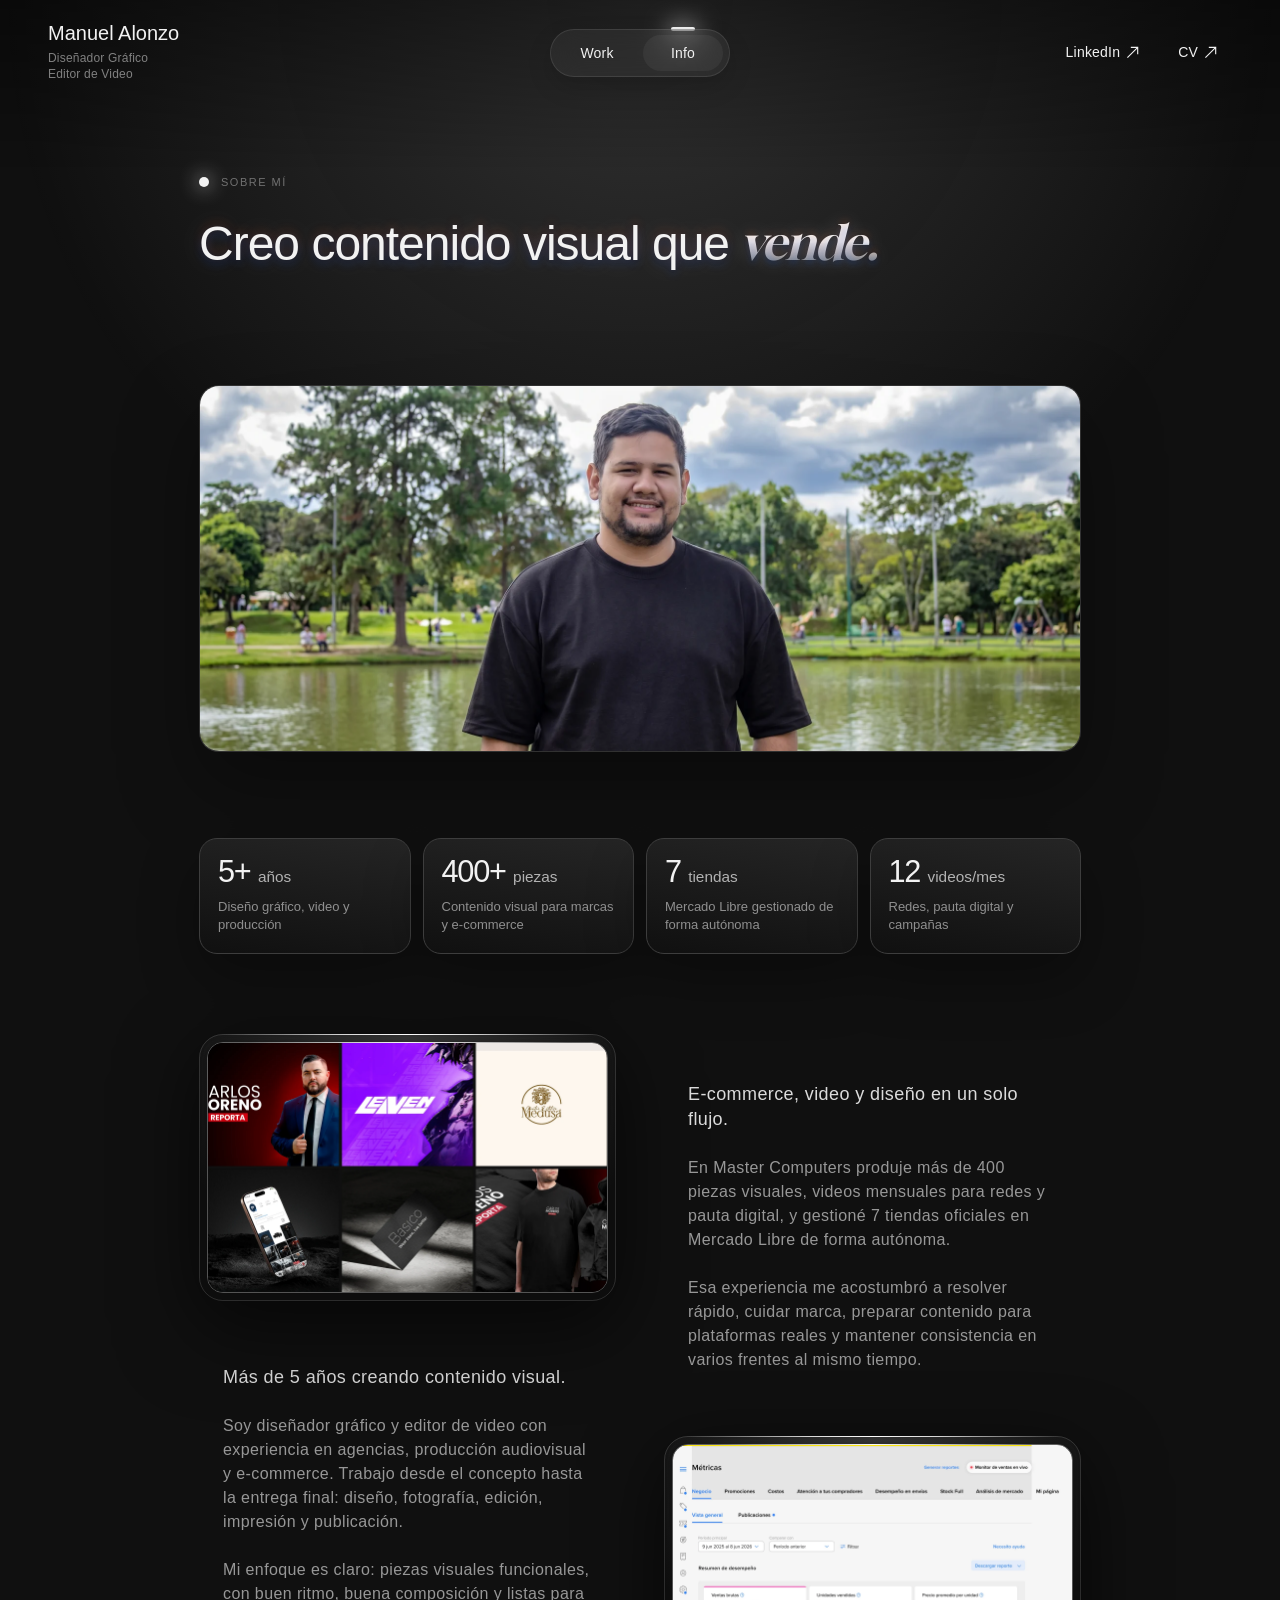
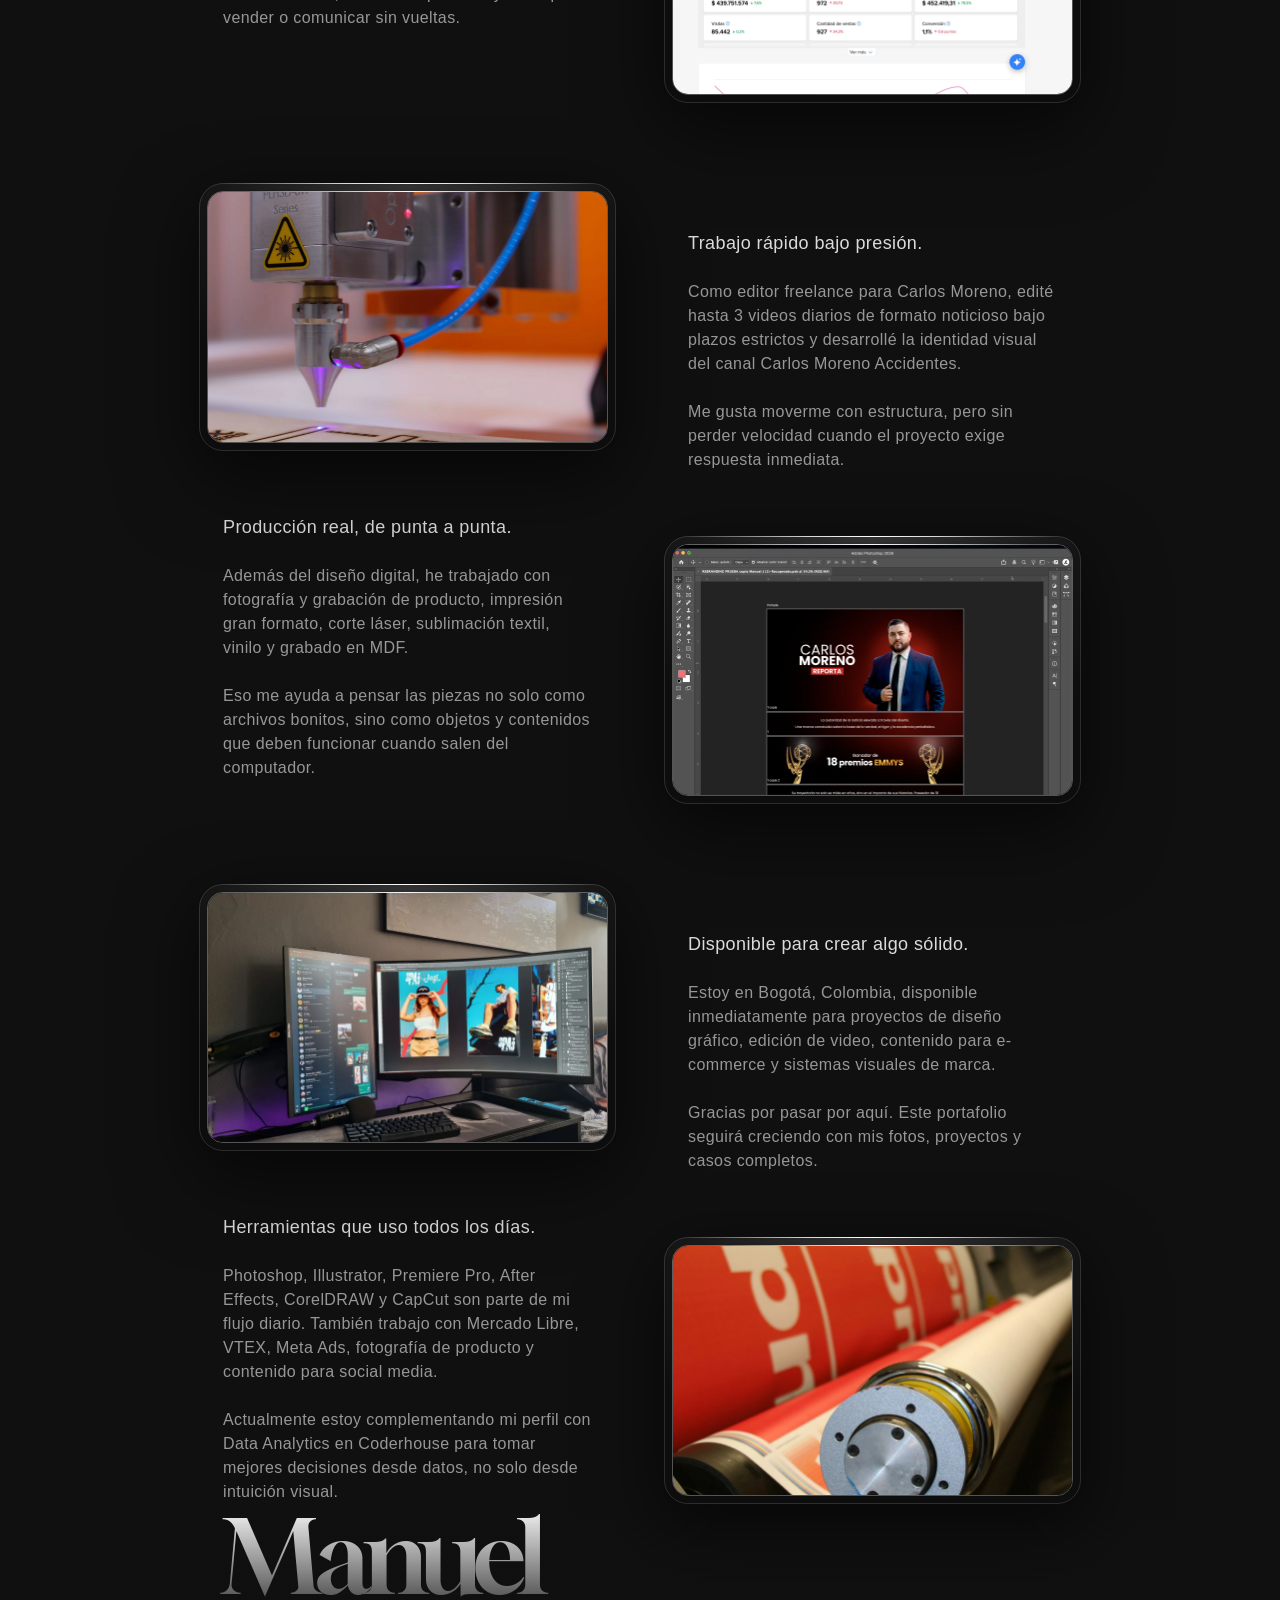
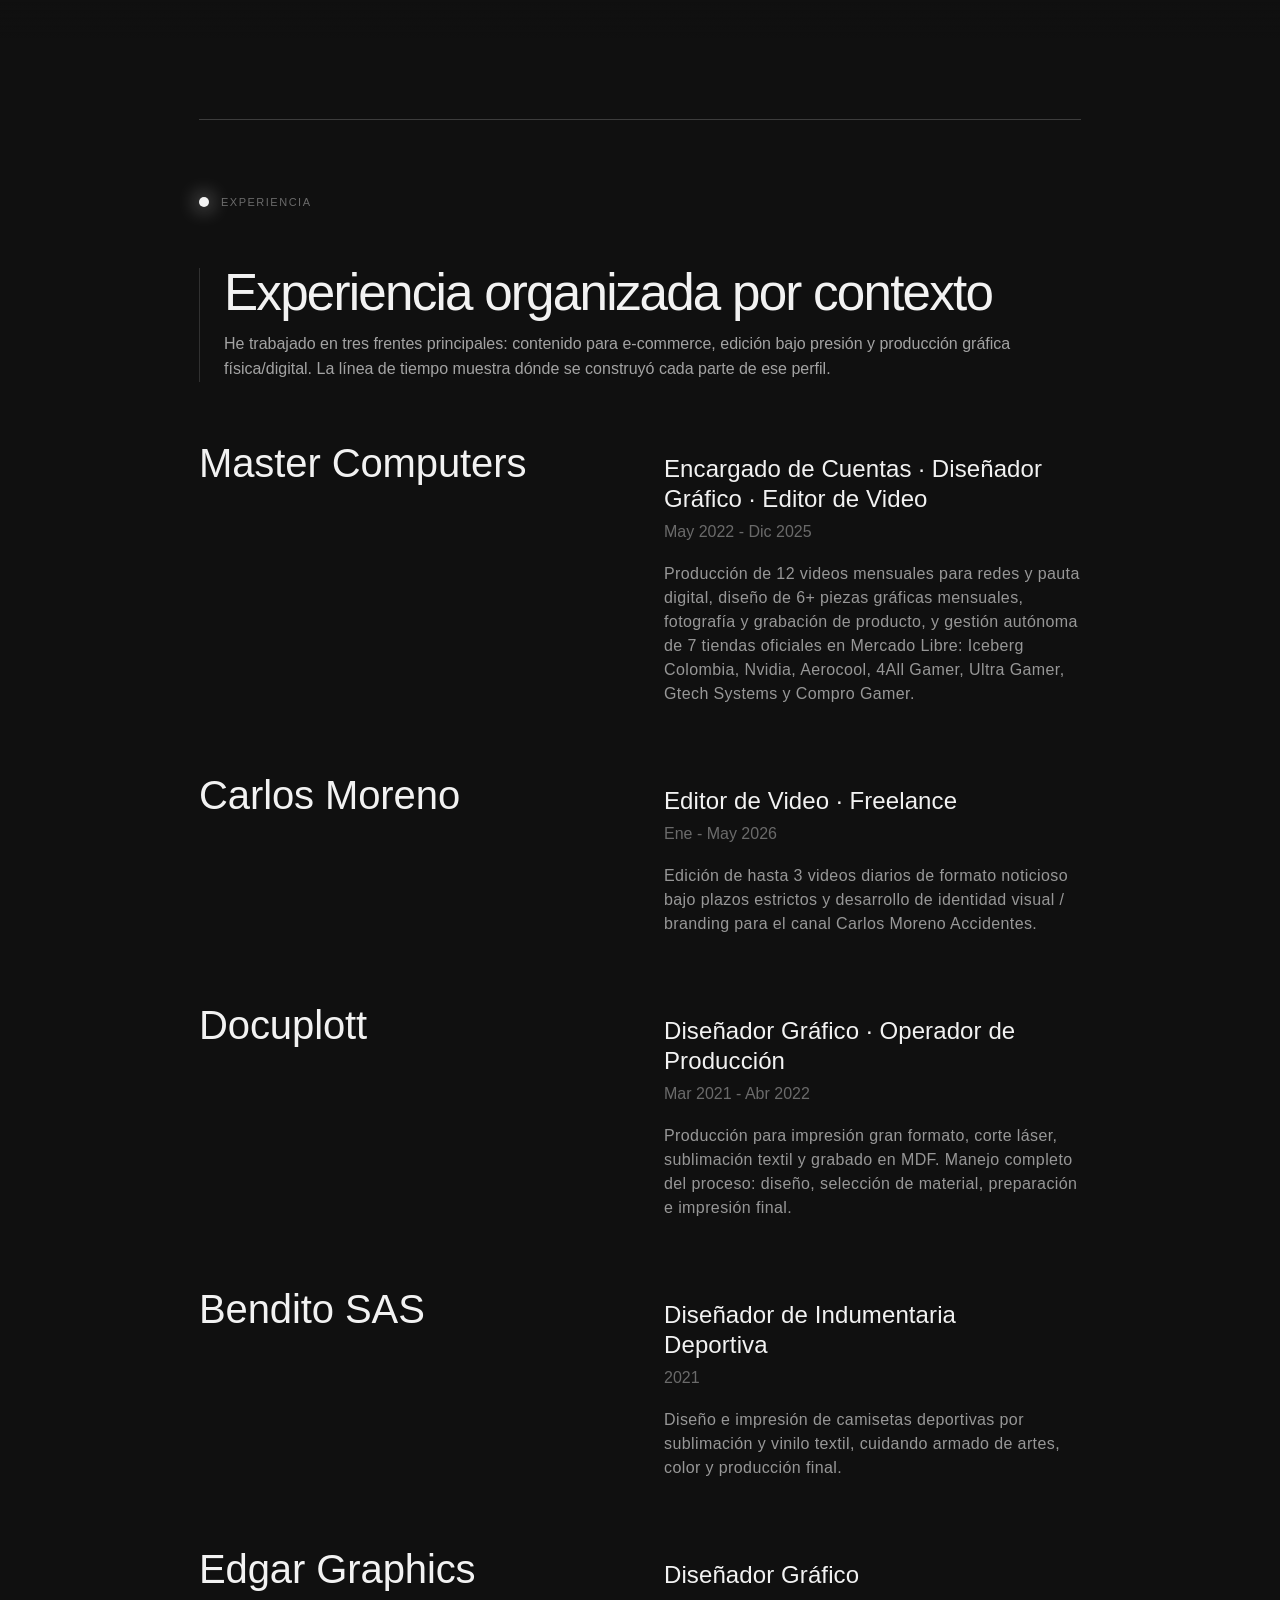
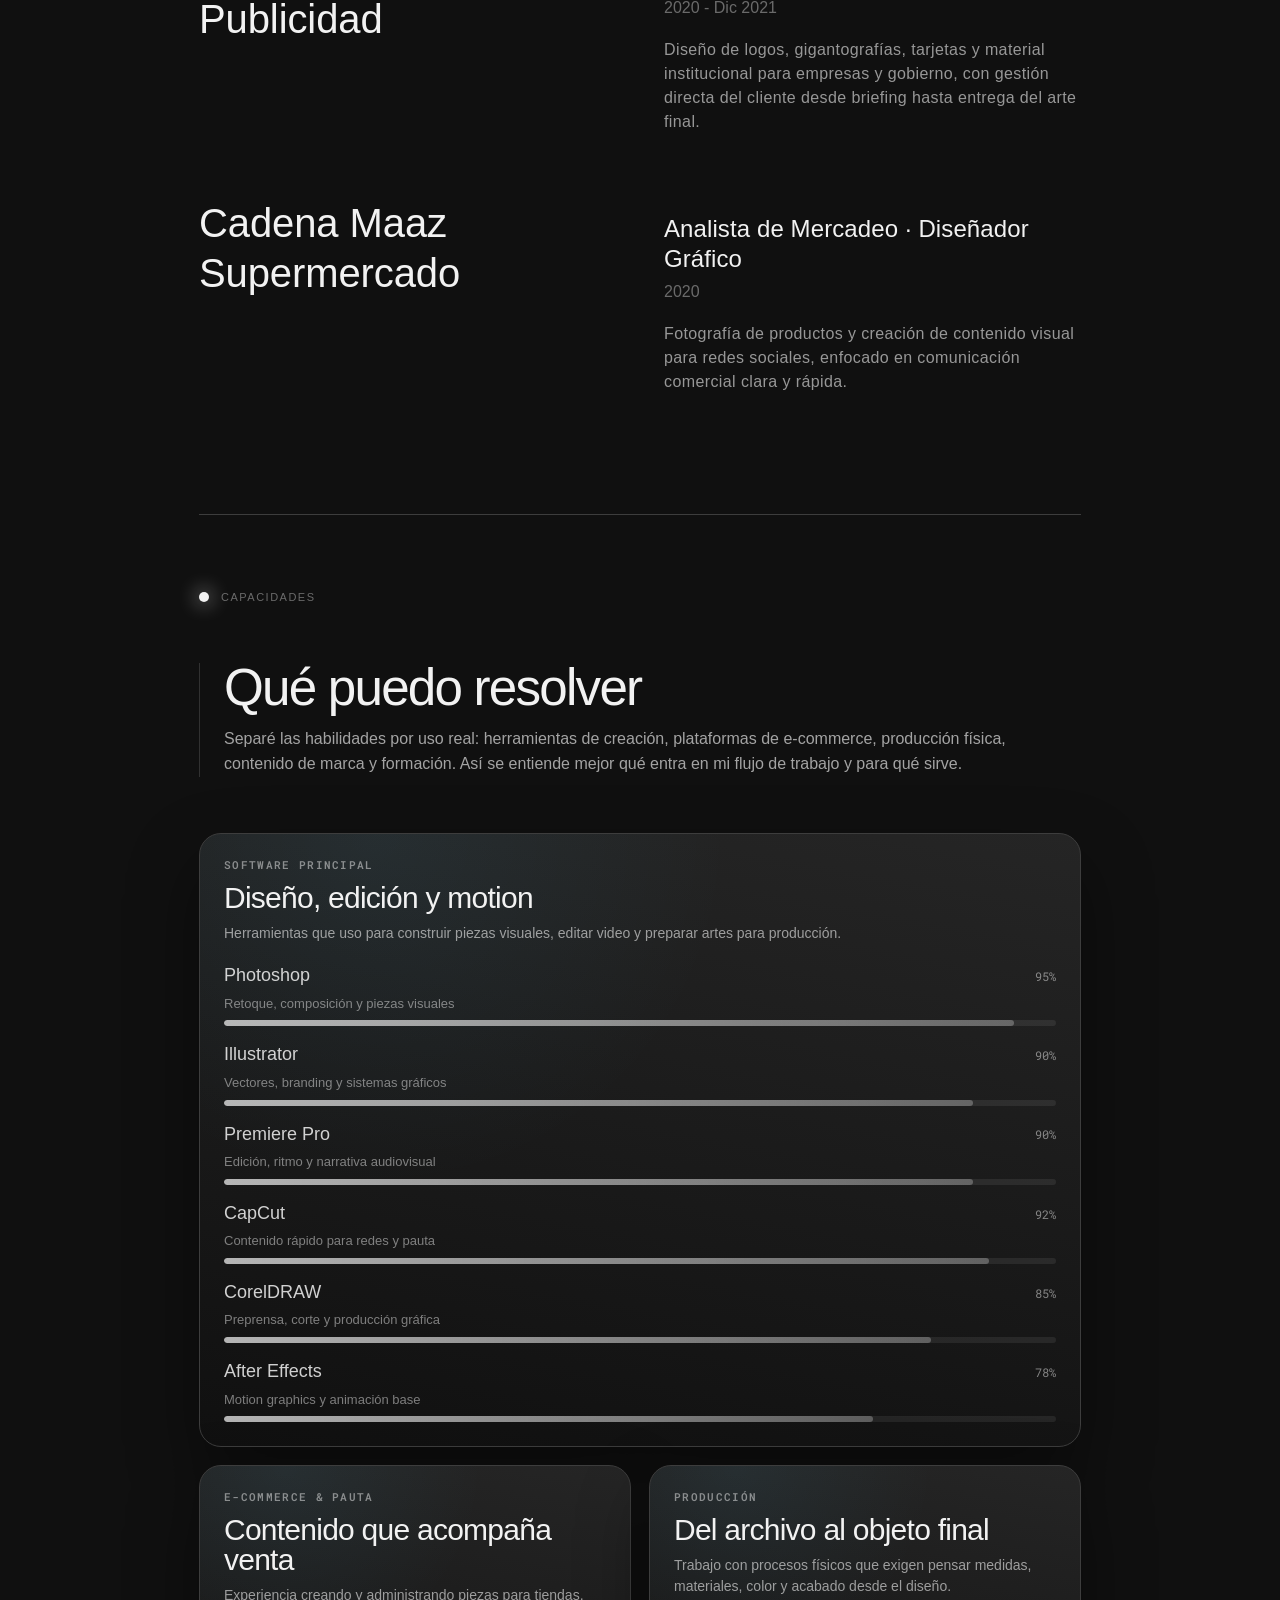
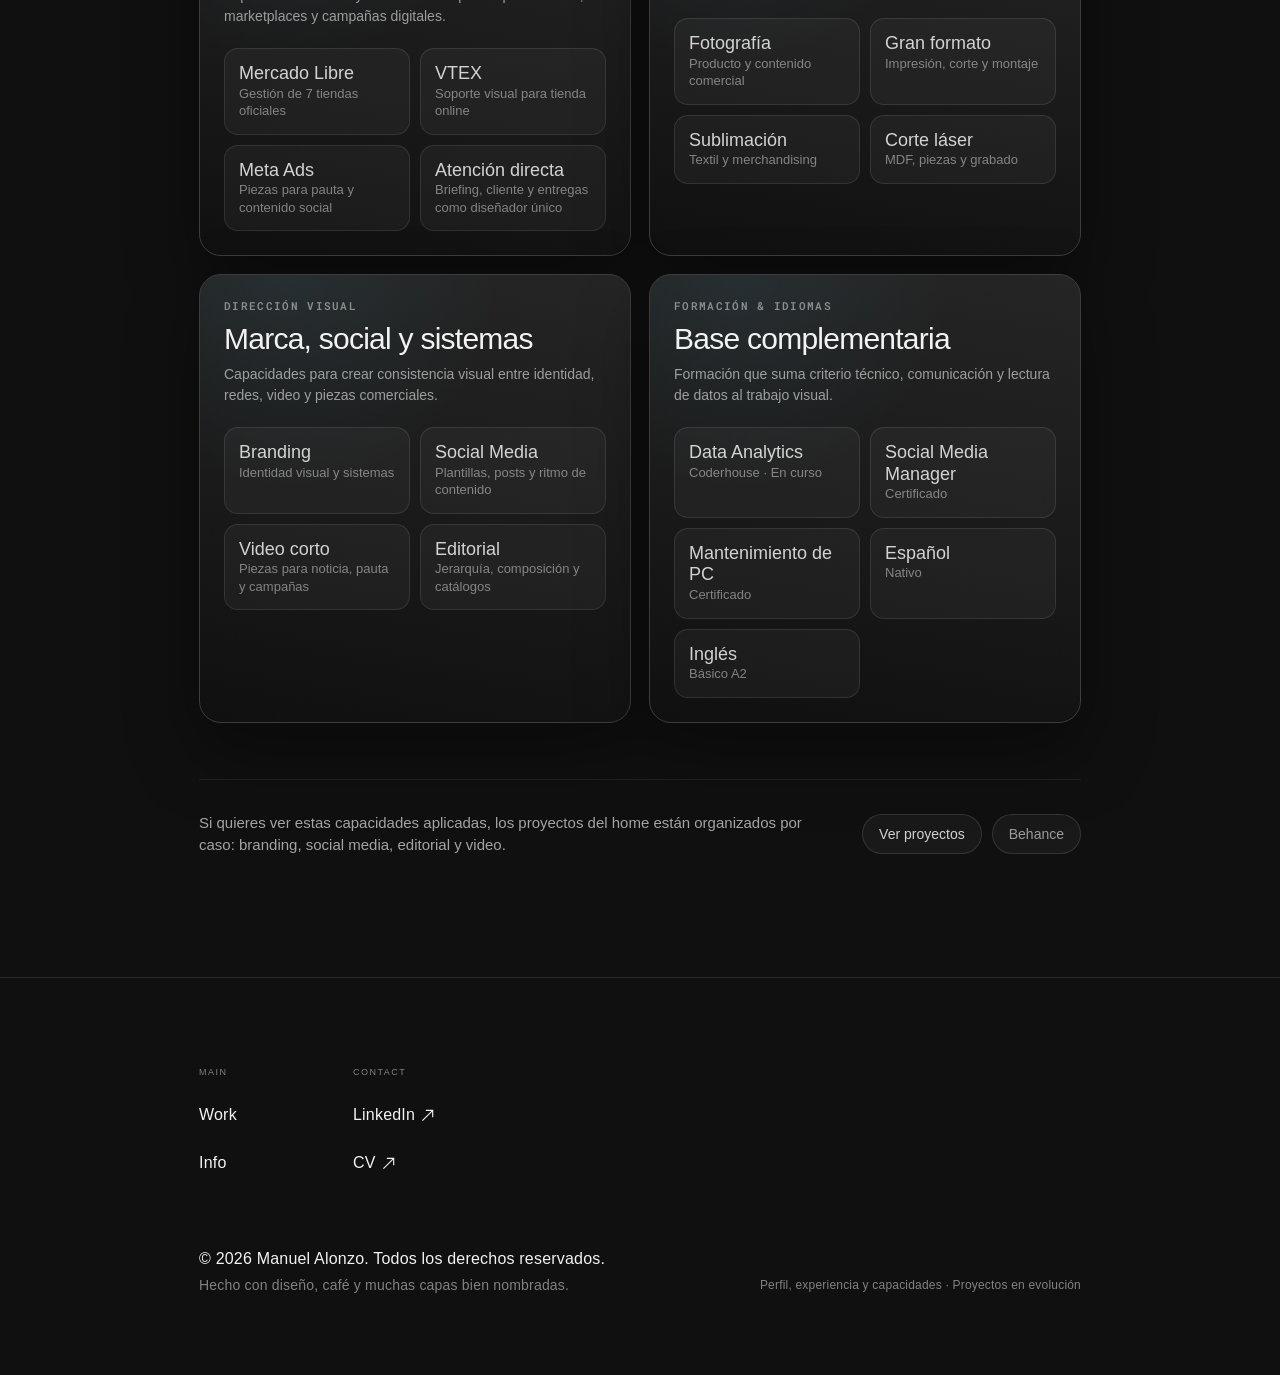
==== commit 5a22cc43: "Móvil: textos serif/títulos legibles + botón @ a correo directo - Serif del hero y títulos de proyec" ====
--- a/info.html
+++ b/info.html
@@ -113,7 +113,13 @@
   .c-scrollbar{ display:none !important; }
 }
 </style>
-</head><body class="body"><div style="display: none; opacity: 0;" class="loading-overlay"><img src="./page-nuevo-info_files/645df90657e6ec4e4ed2e236_loading-dots.gif" loading="lazy" alt="" class="logo-loading"><div class="text-loading">Un momento.</div></div><div class="section-nav"><div class="nav-bar"><div class="nav-left-wrapper"><div class="logo-block"><img src="favicon.svg" loading="lazy" alt="" class="logomark"><div class="logo-text"><div class="text-logo">Manuel Alonzo</div><div class="text-underlogo">Diseñador Gráfico<br>Editor de Video</div></div></div></div><div class="nav-pill-wrapper"><div class="nav-indicator-glow info"></div><div class="nav-pill"><a data-w-id="4576fc15-9dbb-f71b-e876-abcad10fab7b" href="index.html" class="nav-toggle work w-inline-block"><div class="text-nav-toggle">Work</div></a><a href="info.html" aria-current="page" class="nav-toggle w-inline-block w--current"><div class="text-nav-toggle">Info</div></a><div class="nav-indicator-pill info"></div></div></div><div class="nav-right-wrapper"><div class="chip-socials-wrapper"><a href="https://linkedin.com/in/manueljosealonzo" target="_blank" rel="noopener" class="chip-socials w-inline-block"><div class="text-socialnav">LinkedIn</div><img src="./page-nuevo-info_files/63e0b50ea0956f4526968ef1_23-icon-external.svg" loading="lazy" alt="" class="icon-external"></a><a href="Manuel_Alonzo_Resume.html" target="_blank" rel="noopener" class="chip-socials w-inline-block"><div class="text-socialnav">CV</div><img src="./page-nuevo-info_files/63e0b50ea0956f4526968ef1_23-icon-external.svg" loading="lazy" alt="" class="icon-external"></a></div><a data-w-id="2792ad2a-87dc-29f6-4fc0-1fede7706894" href="mailto:manuelalonzo.design@gmail.com" class="nav-menu-button w-inline-block"><img src="./page-nuevo-info_files/644c8981f87a7036b4c7fa64_icon-@.svg" loading="lazy" data-w-id="2792ad2a-87dc-29f6-4fc0-1fede7706895" alt="" class="icon-contact"><img src="./page-nuevo-info_files/645a01ff46a1cf3d85d90049_icon-close.svg" loading="lazy" data-w-id="2792ad2a-87dc-29f6-4fc0-1fede7706896" alt="" class="icon-contact-close"></a></div></div></div><div data-w-id="45d2ea4e-a85c-6a50-cf2a-753efe498f8b" class="mobile-popup-menu"><a href="https://linkedin.com/in/manueljosealonzo" target="_blank" rel="noopener" class="popup-menu-item w-inline-block"><div class="text-popup-menu">LinkedIn</div><img src="./page-nuevo-info_files/644ca61c76573b18898f41f8_icon-open.svg" loading="lazy" alt="" class="icon-popup-external"></a><a href="Manuel_Alonzo_Resume.html" target="_blank" rel="noopener" class="popup-menu-item w-inline-block"><div class="text-popup-menu">CV</div><img src="./page-nuevo-info_files/644ca61c76573b18898f41f8_icon-open.svg" loading="lazy" alt="" class="icon-popup-external"></a></div><div class="section-nav-mobile"><div class="swipe-indicator-wrapper"><img src="./page-nuevo-info_files/64097027d8cc0cb902ffc6bd_icon-swipe-up.svg" loading="lazy" alt="" class="icon-hero-swipe"><div class="text-swipe-to-see-work">SWIPE TO SEE WORK</div></div><img src="./page-nuevo-info_files/6413e7ab8a614316d3f30e64_logo-wch-outline.svg" loading="lazy" alt="" class="logomark mobile"><div class="chip-logo landscape"><img src="./page-nuevo-info_files/6413ddbecf050a46a97f1415_new-logo-test.svg" loading="lazy" alt="" class="logomark"><div class="text-logo">Manuel Alonzo</div></div><div class="nav-menu-button"><img src="./page-nuevo-info_files/6408f9c6e3d75137c5d1f025_icon-menu-2.svg" loading="lazy" alt=""></div></div><div class="section-mobile-nav"><div class="nav-pill-wrapper"><div class="nav-indicator-glow"></div><div class="nav-pill"><a href="index.html" class="nav-toggle w-inline-block"><div class="text-nav-toggle">Work</div></a><a data-w-id="4be31747-e192-97f3-7f0d-748497f1086d" href="info.html" aria-current="page" class="nav-toggle w-inline-block w--current"><div class="text-nav-toggle">Info</div></a><div class="nav-indicator-pill"></div></div></div></div><div class="locomotive-scroll" data-scroll-section-id="section0" data-scroll-section-inview="" style="transform: matrix3d(1, 0, 0, 0, 0, 1, 0, 0, 0, 0, 1, 0, 0, 0, 0, 1); opacity: 1; pointer-events: all;"><div class="section-info-hero desktop"><div class="hero-fade info-hero"></div><div class="container-info hero"><div data-w-id="ebb7b94a-cfb8-2119-3fb7-43900efa7861" style="opacity: 1; transform: translate3d(0px, 0px, 0px) scale3d(1, 1, 1) rotateX(0deg) rotateY(0deg) rotateZ(0deg) skew(0deg, 0deg); transform-style: preserve-3d;" class="overline-info-wrapper"><div class="overline-wrapper"><div class="icon-section-dot"></div><div class="text-projectpage-overline">SOBRE MÍ</div></div><div class="text-hero info-hero">Creo contenido visual que <span class="text-info-hero-serif">vende.</span></div></div><div class="info-portrait"><img src="portfolio-assets/info-portrait.webp" alt="Manuel Alonzo — diseñador gráfico y editor de video" fetchpriority="high" decoding="async"></div><div class="info-snapshot"><div class="info-snapshot-item"><div class="info-snapshot-value">5+ <span class="snap-u">años</span></div><div class="info-snapshot-label">Diseño gráfico, video y producción</div></div><div class="info-snapshot-item"><div class="info-snapshot-value">400+ <span class="snap-u">piezas</span></div><div class="info-snapshot-label">Contenido visual para marcas y e-commerce</div></div><div class="info-snapshot-item"><div class="info-snapshot-value">7 <span class="snap-u">tiendas</span></div><div class="info-snapshot-label">Mercado Libre gestionado de forma autónoma</div></div><div class="info-snapshot-item"><div class="info-snapshot-value">12 <span class="snap-u">videos/mes</span></div><div class="info-snapshot-label">Redes, pauta digital y campañas</div></div></div><div class="double-column-block info-hero"><div data-w-id="e76561cf-25f4-3924-12f3-01e4d642383d" style="transform: translate3d(0px, 0px, 0px) scale3d(1, 1, 1) rotateX(0deg) rotateY(0deg) rotateZ(0deg) skew(0deg, 0deg); opacity: 1; transform-style: preserve-3d;" class="content-info-hero"><div class="container-hero-image info-hero"><div class="glare-item-top outer-edge"></div><div class="window-outline info-hero"><div class="glare-item-top hero-inner"></div><div class="window-main"><div class="window-bar info-hero"><div class="window-dots-wrapper"><div class="dot red"></div><div class="dot yellow"></div><div class="dot green"></div></div></div><div class="window-content info-hero"><img src="portfolio-assets/info-trabajo.webp" alt="Selección de proyectos de marca de Manuel Alonzo" loading="lazy" style="width:100%;display:block"></div></div></div></div><div class="text-projectpage-body info-hero"><span class="text-body-info-emphasis">Más de 5 años creando contenido visual.</span><br>‍<br>Soy diseñador gráfico y editor de video con experiencia en agencias, producción audiovisual y e-commerce. Trabajo desde el concepto hasta la entrega final: diseño, fotografía, edición, impresión y publicación.<br><br>Mi enfoque es claro: piezas visuales funcionales, con buen ritmo, buena composición y listas para vender o comunicar sin vueltas.</div></div><div data-w-id="e76561cf-25f4-3924-12f3-01e4d6423830" style="transform: translate3d(0px, 0px, 0px) scale3d(1, 1, 1) rotateX(0deg) rotateY(0deg) rotateZ(0deg) skew(0deg, 0deg); opacity: 1; transform-style: preserve-3d;" class="content-info-hero has-offset"><div class="text-projectpage-body info-hero"><span class="text-body-info-emphasis">E-commerce, video y diseño en un solo flujo.</span><br>‍<br>En Master Computers produje más de 400 piezas visuales, videos mensuales para redes y pauta digital, y gestioné 7 tiendas oficiales en Mercado Libre de forma autónoma.<br><br>Esa experiencia me acostumbró a resolver rápido, cuidar marca, preparar contenido para plataformas reales y mantener consistencia en varios frentes al mismo tiempo.</div><div class="container-hero-image info-hero"><div class="glare-item-top outer-edge"></div><div class="window-outline info-hero"><div class="glare-item-top hero-inner"></div><div class="window-main"><div class="window-bar info-hero"><div class="window-dots-wrapper"><div class="dot red"></div><div class="dot yellow"></div><div class="dot green"></div></div></div><div class="window-content info-hero"><img src="portfolio-assets/info-ecommerce.webp" alt="Gestión de tiendas en Mercado Libre — métricas" loading="lazy" style="width:100%;display:block"></div></div></div></div></div></div><div class="double-column-block info-hero"><div class="content-info-hero"><div class="container-hero-image info-hero"><div class="glare-item-top outer-edge"></div><div class="window-outline info-hero"><div class="glare-item-top hero-inner"></div><div class="window-main"><div class="window-bar info-hero"><div class="window-dots-wrapper"><div class="dot red"></div><div class="dot yellow"></div><div class="dot green"></div></div></div><div class="window-content info-hero"><img src="portfolio-assets/info-laser.webp" alt="Corte láser — producción" loading="lazy" style="width:100%;display:block"></div></div></div></div><div class="text-projectpage-body info-hero"><span class="text-body-info-emphasis">Producción real, de punta a punta.</span><br>‍<br>Además del diseño digital, he trabajado con fotografía y grabación de producto, impresión gran formato, corte láser, sublimación textil, vinilo y grabado en MDF.<br><br>Eso me ayuda a pensar las piezas no solo como archivos bonitos, sino como objetos y contenidos que deben funcionar cuando salen del computador.</div></div><div class="content-info-hero has-offset"><div class="text-projectpage-body info-hero"><span class="text-body-info-emphasis">Trabajo rápido bajo presión.</span><br>‍<br>Como editor freelance para Carlos Moreno, edité hasta 3 videos diarios de formato noticioso bajo plazos estrictos y desarrollé la identidad visual del canal Carlos Moreno Accidentes.<br><br>Me gusta moverme con estructura, pero sin perder velocidad cuando el proyecto exige respuesta inmediata.</div><div class="container-hero-image info-hero"><div class="glare-item-top outer-edge"></div><div class="window-outline info-hero"><div class="glare-item-top hero-inner"></div><div class="window-main"><div class="window-bar info-hero"><div class="window-dots-wrapper"><div class="dot red"></div><div class="dot yellow"></div><div class="dot green"></div></div></div><div class="window-content info-hero"><img src="portfolio-assets/info-produccion.webp" alt="Diseño de marca en Photoshop — proceso de producción" loading="lazy" style="width:100%;display:block"></div></div></div></div></div></div><div class="double-column-block info-hero"><div class="content-info-hero"><div class="container-hero-image info-hero"><div class="glare-item-top outer-edge"></div><div class="window-outline info-hero"><div class="glare-item-top hero-inner"></div><div class="window-main"><div class="window-bar info-hero"><div class="window-dots-wrapper"><div class="dot red"></div><div class="dot yellow"></div><div class="dot green"></div></div></div><div class="window-content info-hero"><img src="portfolio-assets/info-setup.webp" alt="Setup de trabajo de Manuel Alonzo — diseño y edición" loading="lazy" style="width:100%;display:block"></div></div></div></div><div class="info-hero-ending-wrapper"><div class="text-projectpage-body info-hero"><span class="text-body-info-emphasis">Herramientas que uso todos los días.</span><br>‍<br>Photoshop, Illustrator, Premiere Pro, After Effects, CorelDRAW y CapCut son parte de mi flujo diario. También trabajo con Mercado Libre, VTEX, Meta Ads, fotografía de producto y contenido para social media.<br><br>Actualmente estoy complementando mi perfil con Data Analytics en Coderhouse para tomar mejores decisiones desde datos, no solo desde intuición visual.</div><div class="signature-wrapper"><div class="manuel-signature">Manuel</div></div></div></div><div class="content-info-hero has-offset"><div class="text-projectpage-body info-hero"><span class="text-body-info-emphasis">Disponible para crear algo sólido.</span><br>‍<br>Estoy en Bogotá, Colombia, disponible inmediatamente para proyectos de diseño gráfico, edición de video, contenido para e-commerce y sistemas visuales de marca.<br><br>Gracias por pasar por aquí. Este portafolio seguirá creciendo con mis fotos, proyectos y casos completos.</div><div class="container-hero-image info-hero"><div class="glare-item-top outer-edge"></div><div class="window-outline info-hero"><div class="glare-item-top hero-inner"></div><div class="window-main"><div class="window-bar info-hero"><div class="window-dots-wrapper"><div class="dot red"></div><div class="dot yellow"></div><div class="dot green"></div></div></div><div class="window-content info-hero"><img src="portfolio-assets/info-sublimacion.webp" alt="Impresión gran formato y producción física" loading="lazy" style="width:100%;display:block"></div></div></div></div></div></div></div><div class="hero-noise"></div></div><div class="section-info-hero mobile"><div class="hero-fade info-hero"></div><div class="container-info hero"><div data-w-id="b9ae1c22-0f87-485a-7347-8de08ae6e0b9" class="overline-info-wrapper"><div class="overline-wrapper"><div class="icon-section-dot"></div><div class="text-projectpage-overline">SOBRE MÍ</div></div><div class="text-hero info-hero">Creo contenido visual que <span class="text-info-hero-serif">vende.</span></div></div><div class="info-portrait"><img src="portfolio-assets/info-portrait.webp" alt="Manuel Alonzo — diseñador gráfico y editor de video" fetchpriority="high" decoding="async"></div><div class="info-hero-stack-mobile"><div data-w-id="4920c37e-a1d1-1c8b-1c4f-d6b1b623315c" class="container-hero-image info-hero"><div class="glare-item-top outer-edge"></div><div class="window-outline info-hero"><div class="glare-item-top hero-inner"></div><div class="window-main"><div class="window-bar info-hero"><div class="window-dots-wrapper"><div class="dot red"></div><div class="dot yellow"></div><div class="dot green"></div></div></div><div class="window-content info-hero"><img src="portfolio-assets/info-ecommerce.webp" alt="Gestión de tiendas en Mercado Libre — métricas" loading="lazy" style="width:100%;display:block"></div></div></div></div><div class="text-projectpage-body info-hero"><span class="text-body-info-emphasis">E-commerce, video y diseño en un solo flujo.</span><br>‍<br>En Master Computers produje más de 400 piezas visuales, videos mensuales para redes y pauta digital, y gestioné 7 tiendas oficiales en Mercado Libre de forma autónoma.<br><br>Esa experiencia me acostumbró a resolver rápido, cuidar marca, preparar contenido para plataformas reales y mantener consistencia en varios frentes al mismo tiempo.</div><div class="container-hero-image info-hero"><div class="glare-item-top outer-edge"></div><div class="window-outline info-hero"><div class="glare-item-top hero-inner"></div><div class="window-main"><div class="window-bar info-hero"><div class="window-dots-wrapper"><div class="dot red"></div><div class="dot yellow"></div><div class="dot green"></div></div></div><div class="window-content info-hero"><img src="portfolio-assets/info-trabajo.webp" alt="Selección de proyectos de marca de Manuel Alonzo" loading="lazy" style="width:100%;display:block"></div></div></div></div><div class="text-projectpage-body info-hero"><span class="text-body-info-emphasis">Más de 5 años creando contenido visual.</span><br>‍<br>Soy diseñador gráfico y editor de video con experiencia en agencias, producción audiovisual y e-commerce. Trabajo desde el concepto hasta la entrega final: diseño, fotografía, edición, impresión y publicación.<br><br>Mi enfoque es claro: piezas visuales funcionales, con buen ritmo, buena composición y listas para vender o comunicar sin vueltas.</div><div class="container-hero-image info-hero"><div class="glare-item-top outer-edge"></div><div class="window-outline info-hero"><div class="glare-item-top hero-inner"></div><div class="window-main"><div class="window-bar info-hero"><div class="window-dots-wrapper"><div class="dot red"></div><div class="dot yellow"></div><div class="dot green"></div></div></div><div class="window-content info-hero"><img src="portfolio-assets/info-produccion.webp" alt="Diseño de marca en Photoshop — proceso de producción" loading="lazy" style="width:100%;display:block"></div></div></div></div><div class="text-projectpage-body info-hero"><span class="text-body-info-emphasis">Trabajo rápido bajo presión.</span><br>‍<br>Como editor freelance para Carlos Moreno, edité hasta 3 videos diarios de formato noticioso bajo plazos estrictos y desarrollé la identidad visual del canal Carlos Moreno Accidentes.<br><br>Me gusta moverme con estructura, pero sin perder velocidad cuando el proyecto exige respuesta inmediata.</div><div class="container-hero-image info-hero"><div class="glare-item-top outer-edge"></div><div class="window-outline info-hero"><div class="glare-item-top hero-inner"></div><div class="window-main"><div class="window-bar info-hero"><div class="window-dots-wrapper"><div class="dot red"></div><div class="dot yellow"></div><div class="dot green"></div></div></div><div class="window-content info-hero"><img src="portfolio-assets/info-laser.webp" alt="Corte láser — producción" loading="lazy" style="width:100%;display:block"></div></div></div></div><div class="text-projectpage-body info-hero"><span class="text-body-info-emphasis">Producción real, de punta a punta.</span><br>‍<br>Además del diseño digital, he trabajado con fotografía y grabación de producto, impresión gran formato, corte láser, sublimación textil, vinilo y grabado en MDF.<br><br>Eso me ayuda a pensar las piezas no solo como archivos bonitos, sino como objetos y contenidos que deben funcionar cuando salen del computador.</div><div class="container-hero-image info-hero"><div class="glare-item-top outer-edge"></div><div class="window-outline info-hero"><div class="glare-item-top hero-inner"></div><div class="window-main"><div class="window-bar info-hero"><div class="window-dots-wrapper"><div class="dot red"></div><div class="dot yellow"></div><div class="dot green"></div></div></div><div class="window-content info-hero"><img src="portfolio-assets/info-setup.webp" alt="Setup de trabajo de Manuel Alonzo — diseño y edición" loading="lazy" style="width:100%;display:block"></div></div></div></div><div class="text-projectpage-body info-hero"><span class="text-body-info-emphasis">Herramientas que uso todos los días.</span><br>‍<br>Photoshop, Illustrator, Premiere Pro, After Effects, CorelDRAW y CapCut son parte de mi flujo diario. También trabajo con Mercado Libre, VTEX, Meta Ads, fotografía de producto y contenido para social media.<br><br>Actualmente estoy complementando mi perfil con Data Analytics en Coderhouse para tomar mejores decisiones desde datos, no solo desde intuición visual.</div><div class="container-hero-image info-hero"><div class="glare-item-top outer-edge"></div><div class="window-outline info-hero"><div class="glare-item-top hero-inner"></div><div class="window-main"><div class="window-bar info-hero"><div class="window-dots-wrapper"><div class="dot red"></div><div class="dot yellow"></div><div class="dot green"></div></div></div><div class="window-content info-hero"><img src="portfolio-assets/info-sublimacion.webp" alt="Impresión gran formato y producción física" loading="lazy" style="width:100%;display:block"></div></div></div></div><div class="info-hero-ending-wrapper"><div class="text-projectpage-body info-hero"><span class="text-body-info-emphasis">Disponible para crear algo sólido.</span><br>‍<br>Estoy en Bogotá, Colombia, disponible inmediatamente para proyectos de diseño gráfico, edición de video, contenido para e-commerce y sistemas visuales de marca.<br><br>Gracias por pasar por aquí. Este portafolio seguirá creciendo con mis fotos, proyectos y casos completos.</div><div class="signature-wrapper"><div class="manuel-signature">Manuel</div></div></div></div></div><div class="hero-noise"></div></div><div class="section-divider"><div class="container-general"><div class="divider-wrapper"><div class="divider-line"></div></div></div></div><div class="section-general info"><div class="container-info info-content"><div class="overline-wrapper"><div class="icon-section-dot"></div><div class="text-projectpage-overline">EXPERIENCIA</div></div><div class="info-section-brief"><div class="info-section-title">Experiencia organizada por contexto</div><div class="info-section-copy">He trabajado en tres frentes principales: contenido para e-commerce, edición bajo presión y producción gráfica física/digital. La línea de tiempo muestra dónde se construyó cada parte de ese perfil.</div></div><div class="info-content-wrapper"><div class="double-column-block info-experiences"><div class="content-leading"><div class="text-projectpage-heading info-experience">Master Computers</div></div><div class="content-trailing null"><div class="experience-block"><div class="experience-title-date"><div class="text-projectpage-subheading info">Encargado de Cuentas · Diseñador Gráfico · Editor de Video</div><div class="text-info-meta">May 2022 - Dic 2025</div></div><div class="text-projectpage-body info">Producción de 12 videos mensuales para redes y pauta digital, diseño de 6+ piezas gráficas mensuales, fotografía y grabación de producto, y gestión autónoma de 7 tiendas oficiales en Mercado Libre: Iceberg Colombia, Nvidia, Aerocool, 4All Gamer, Ultra Gamer, Gtech Systems y Compro Gamer.</div></div></div></div><div class="double-column-block info-experiences"><div class="content-leading"><div class="text-projectpage-heading info-experience">Carlos Moreno</div></div><div class="content-trailing null"><div class="experience-block"><div class="experience-title-date"><div class="text-projectpage-subheading info">Editor de Video · Freelance</div><div class="text-info-meta">Ene - May 2026</div></div><div class="text-projectpage-body info">Edición de hasta 3 videos diarios de formato noticioso bajo plazos estrictos y desarrollo de identidad visual / branding para el canal Carlos Moreno Accidentes.</div></div></div></div><div class="double-column-block info-experiences"><div class="content-leading"><div class="text-projectpage-heading info-experience">Docuplott</div></div><div class="content-trailing null"><div class="experience-block"><div class="experience-title-date"><div class="text-projectpage-subheading info">Diseñador Gráfico · Operador de Producción</div><div class="text-info-meta">Mar 2021 - Abr 2022</div></div><div class="text-projectpage-body info">Producción para impresión gran formato, corte láser, sublimación textil y grabado en MDF. Manejo completo del proceso: diseño, selección de material, preparación e impresión final.</div></div></div></div><div class="double-column-block info-experiences"><div class="content-leading"><div class="text-projectpage-heading info-experience">Bendito SAS</div></div><div class="content-trailing null"><div class="experience-block"><div class="experience-title-date"><div class="text-projectpage-subheading info">Diseñador de Indumentaria Deportiva</div><div class="text-info-meta">2021</div></div><div class="text-projectpage-body info">Diseño e impresión de camisetas deportivas por sublimación y vinilo textil, cuidando armado de artes, color y producción final.</div></div></div></div><div class="double-column-block info-experiences"><div class="content-leading"><div class="text-projectpage-heading info-experience">Edgar Graphics Publicidad</div></div><div class="content-trailing null"><div class="experience-block"><div class="experience-title-date"><div class="text-projectpage-subheading info">Diseñador Gráfico</div><div class="text-info-meta">2020 - Dic 2021</div></div><div class="text-projectpage-body info">Diseño de logos, gigantografías, tarjetas y material institucional para empresas y gobierno, con gestión directa del cliente desde briefing hasta entrega del arte final.</div></div></div></div><div class="double-column-block info-experiences"><div class="content-leading"><div class="text-projectpage-heading info-experience">Cadena Maaz Supermercado</div></div><div class="content-trailing null"><div class="experience-block"><div class="experience-title-date"><div class="text-projectpage-subheading info">Analista de Mercadeo · Diseñador Gráfico</div><div class="text-info-meta">2020</div></div><div class="text-projectpage-body info">Fotografía de productos y creación de contenido visual para redes sociales, enfocado en comunicación comercial clara y rápida.</div></div></div></div></div></div></div><div class="section-divider"><div class="container-general"><div class="divider-wrapper"><div class="divider-line"></div></div></div></div><div class="section-general info last"><div class="container-info info-content"><div class="overline-wrapper"><div class="icon-section-dot"></div><div class="text-projectpage-overline">CAPACIDADES</div></div><div class="skills-overview"><div class="info-section-title">Qué puedo resolver</div><div class="info-section-copy">Separé las habilidades por uso real: herramientas de creación, plataformas de e-commerce, producción física, contenido de marca y formación. Así se entiende mejor qué entra en mi flujo de trabajo y para qué sirve.</div></div><div class="skills-matrix"><div class="skill-group-card"><div class="skill-group-kicker">SOFTWARE PRINCIPAL</div><div class="skill-group-title">Diseño, edición y motion</div><div class="skill-group-copy">Herramientas que uso para construir piezas visuales, editar video y preparar artes para producción.</div><div class="skill-list bars"><div class="skill-row"><div class="skill-row-top"><div class="skill-name">Photoshop</div><div class="skill-percent">95%</div></div><div class="skill-desc">Retoque, composición y piezas visuales</div><div class="skill-bar-track"><div class="skill-bar-fill" style="width:95%"></div></div></div><div class="skill-row"><div class="skill-row-top"><div class="skill-name">Illustrator</div><div class="skill-percent">90%</div></div><div class="skill-desc">Vectores, branding y sistemas gráficos</div><div class="skill-bar-track"><div class="skill-bar-fill" style="width:90%"></div></div></div><div class="skill-row"><div class="skill-row-top"><div class="skill-name">Premiere Pro</div><div class="skill-percent">90%</div></div><div class="skill-desc">Edición, ritmo y narrativa audiovisual</div><div class="skill-bar-track"><div class="skill-bar-fill" style="width:90%"></div></div></div><div class="skill-row"><div class="skill-row-top"><div class="skill-name">CapCut</div><div class="skill-percent">92%</div></div><div class="skill-desc">Contenido rápido para redes y pauta</div><div class="skill-bar-track"><div class="skill-bar-fill" style="width:92%"></div></div></div><div class="skill-row"><div class="skill-row-top"><div class="skill-name">CorelDRAW</div><div class="skill-percent">85%</div></div><div class="skill-desc">Preprensa, corte y producción gráfica</div><div class="skill-bar-track"><div class="skill-bar-fill" style="width:85%"></div></div></div><div class="skill-row"><div class="skill-row-top"><div class="skill-name">After Effects</div><div class="skill-percent">78%</div></div><div class="skill-desc">Motion graphics y animación base</div><div class="skill-bar-track"><div class="skill-bar-fill" style="width:78%"></div></div></div></div></div><div class="skill-group-card"><div class="skill-group-kicker">E-COMMERCE &amp; PAUTA</div><div class="skill-group-title">Contenido que acompaña venta</div><div class="skill-group-copy">Experiencia creando y administrando piezas para tiendas, marketplaces y campañas digitales.</div><div class="skill-list tags"><div class="skill-tag-item"><div class="skill-name">Mercado Libre</div><div class="skill-desc">Gestión de 7 tiendas oficiales</div></div><div class="skill-tag-item"><div class="skill-name">VTEX</div><div class="skill-desc">Soporte visual para tienda online</div></div><div class="skill-tag-item"><div class="skill-name">Meta Ads</div><div class="skill-desc">Piezas para pauta y contenido social</div></div><div class="skill-tag-item"><div class="skill-name">Atención directa</div><div class="skill-desc">Briefing, cliente y entregas como diseñador único</div></div></div></div><div class="skill-group-card"><div class="skill-group-kicker">PRODUCCIÓN</div><div class="skill-group-title">Del archivo al objeto final</div><div class="skill-group-copy">Trabajo con procesos físicos que exigen pensar medidas, materiales, color y acabado desde el diseño.</div><div class="skill-list tags"><div class="skill-tag-item"><div class="skill-name">Fotografía</div><div class="skill-desc">Producto y contenido comercial</div></div><div class="skill-tag-item"><div class="skill-name">Gran formato</div><div class="skill-desc">Impresión, corte y montaje</div></div><div class="skill-tag-item"><div class="skill-name">Sublimación</div><div class="skill-desc">Textil y merchandising</div></div><div class="skill-tag-item"><div class="skill-name">Corte láser</div><div class="skill-desc">MDF, piezas y grabado</div></div></div></div><div class="skill-group-card"><div class="skill-group-kicker">DIRECCIÓN VISUAL</div><div class="skill-group-title">Marca, social y sistemas</div><div class="skill-group-copy">Capacidades para crear consistencia visual entre identidad, redes, video y piezas comerciales.</div><div class="skill-list tags"><div class="skill-tag-item"><div class="skill-name">Branding</div><div class="skill-desc">Identidad visual y sistemas</div></div><div class="skill-tag-item"><div class="skill-name">Social Media</div><div class="skill-desc">Plantillas, posts y ritmo de contenido</div></div><div class="skill-tag-item"><div class="skill-name">Video corto</div><div class="skill-desc">Piezas para noticia, pauta y campañas</div></div><div class="skill-tag-item"><div class="skill-name">Editorial</div><div class="skill-desc">Jerarquía, composición y catálogos</div></div></div></div><div class="skill-group-card"><div class="skill-group-kicker">FORMACIÓN &amp; IDIOMAS</div><div class="skill-group-title">Base complementaria</div><div class="skill-group-copy">Formación que suma criterio técnico, comunicación y lectura de datos al trabajo visual.</div><div class="skill-list tags"><div class="skill-tag-item"><div class="skill-name">Data Analytics</div><div class="skill-desc">Coderhouse · En curso</div></div><div class="skill-tag-item"><div class="skill-name">Social Media Manager</div><div class="skill-desc">Certificado</div></div><div class="skill-tag-item"><div class="skill-name">Mantenimiento de PC</div><div class="skill-desc">Certificado</div></div><div class="skill-tag-item"><div class="skill-name">Español</div><div class="skill-desc">Nativo</div></div><div class="skill-tag-item"><div class="skill-name">Inglés</div><div class="skill-desc">Básico A2</div></div></div></div></div><div class="skills-cta"><div class="skills-cta-copy">Si quieres ver estas capacidades aplicadas, los proyectos del home están organizados por caso: branding, social media, editorial y video.</div><div class="skills-cta-actions"><a href="index.html" class="skills-link">Ver proyectos</a><a href="https://www.behance.net/ascento" class="skills-link secondary" target="_blank" rel="noopener">Behance</a></div></div></div></div><div data-w-id="ee1e9c3e-a1c6-2190-15b3-1daea0409ed7" class="section-footer"><div class="container-footer"><div class="footer-top-wrapper"><img src="favicon.svg" loading="lazy" alt="" class="logomark-footer"><div class="footer-links-column-wrapper"><div class="footer-links-column"><div class="text-footer-links-overline">MAIN</div><div class="footer-links-wrapper"><a href="index.html" class="footer-link w-inline-block"><div class="text-footer-link">Work</div></a><a href="info.html" aria-current="page" class="footer-link w-inline-block w--current"><div class="text-footer-link">Info</div></a></div></div><div class="footer-links-column"><div class="text-footer-links-overline">CONTACT</div><div class="footer-links-wrapper"><a href="https://linkedin.com/in/manueljosealonzo" target="_blank" rel="noopener" class="footer-link w-inline-block"><div class="text-footer-link">LinkedIn</div><img src="./page-nuevo-info_files/63e0b50ea0956f4526968ef1_23-icon-external.svg" loading="lazy" alt="" class="icon-external"></a><a href="Manuel_Alonzo_Resume.html" target="_blank" rel="noopener" class="footer-link w-inline-block"><div class="text-footer-link">CV</div><img src="./page-nuevo-info_files/63e0b50ea0956f4526968ef1_23-icon-external.svg" loading="lazy" alt="" class="icon-external"></a></div></div></div></div><div class="footer-bottom-wrapper"><div class="footer-bottom-left"><div class="text-footer-copyright">© 2026 Manuel Alonzo. Todos los derechos reservados.</div><div class="text-under-copyright">Hecho con diseño, café y muchas capas bien nombradas.</div></div><div class="footer-bottom-right"><div class="text-last-updated">Perfil, experiencia y capacidades · Proyectos en evolución</div></div></div></div></div></div><script src="./page-nuevo-info_files/jquery-3.5.1.min.dc5e7f18c8.js" type="text/javascript" integrity="sha256-9/aliU8dGd2tb6OSsuzixeV4y/faTqgFtohetphbbj0=" crossorigin="anonymous"></script><script src="./page-nuevo-info_files/webflow.schunk.4a394eb5af8156f2.js" type="text/javascript"></script><script src="./page-nuevo-info_files/webflow.schunk.b5dbf6d1a583d907.js" type="text/javascript"></script><script src="./page-nuevo-info_files/webflow.e61c0c5d.4012d7da89075589.js" type="text/javascript"></script><!-- Page Transition Delays --> 
+<style id="manuel-mobile-text-fix">
+@media (max-width:991px){
+  .text-info-hero-serif{ color:#f2f2f2 !important; -webkit-text-fill-color:#f2f2f2 !important; background:none !important; text-shadow:0 0 18px rgba(255,255,255,.16) !important; }
+  .text-hero{ hyphens:manual !important; -webkit-hyphens:manual !important; }
+}
+</style>
+</head><body class="body"><div style="display: none; opacity: 0;" class="loading-overlay"><img src="./page-nuevo-info_files/645df90657e6ec4e4ed2e236_loading-dots.gif" loading="lazy" alt="" class="logo-loading"><div class="text-loading">Un momento.</div></div><div class="section-nav"><div class="nav-bar"><div class="nav-left-wrapper"><div class="logo-block"><img src="favicon.svg" loading="lazy" alt="" class="logomark"><div class="logo-text"><div class="text-logo">Manuel Alonzo</div><div class="text-underlogo">Diseñador Gráfico<br>Editor de Video</div></div></div></div><div class="nav-pill-wrapper"><div class="nav-indicator-glow info"></div><div class="nav-pill"><a data-w-id="4576fc15-9dbb-f71b-e876-abcad10fab7b" href="index.html" class="nav-toggle work w-inline-block"><div class="text-nav-toggle">Work</div></a><a href="info.html" aria-current="page" class="nav-toggle w-inline-block w--current"><div class="text-nav-toggle">Info</div></a><div class="nav-indicator-pill info"></div></div></div><div class="nav-right-wrapper"><div class="chip-socials-wrapper"><a href="https://linkedin.com/in/manueljosealonzo" target="_blank" rel="noopener" class="chip-socials w-inline-block"><div class="text-socialnav">LinkedIn</div><img src="./page-nuevo-info_files/63e0b50ea0956f4526968ef1_23-icon-external.svg" loading="lazy" alt="" class="icon-external"></a><a href="Manuel_Alonzo_Resume.html" target="_blank" rel="noopener" class="chip-socials w-inline-block"><div class="text-socialnav">CV</div><img src="./page-nuevo-info_files/63e0b50ea0956f4526968ef1_23-icon-external.svg" loading="lazy" alt="" class="icon-external"></a></div><a href="mailto:manuelalonzo.design@gmail.com" class="nav-menu-button w-inline-block" aria-label="Escríbeme un correo"><img src="./page-nuevo-info_files/644c8981f87a7036b4c7fa64_icon-@.svg" loading="lazy" data-w-id="2792ad2a-87dc-29f6-4fc0-1fede7706895" alt="" class="icon-contact"><img src="./page-nuevo-info_files/645a01ff46a1cf3d85d90049_icon-close.svg" loading="lazy" data-w-id="2792ad2a-87dc-29f6-4fc0-1fede7706896" alt="" class="icon-contact-close"></a></div></div></div><div data-w-id="45d2ea4e-a85c-6a50-cf2a-753efe498f8b" class="mobile-popup-menu"><a href="https://linkedin.com/in/manueljosealonzo" target="_blank" rel="noopener" class="popup-menu-item w-inline-block"><div class="text-popup-menu">LinkedIn</div><img src="./page-nuevo-info_files/644ca61c76573b18898f41f8_icon-open.svg" loading="lazy" alt="" class="icon-popup-external"></a><a href="Manuel_Alonzo_Resume.html" target="_blank" rel="noopener" class="popup-menu-item w-inline-block"><div class="text-popup-menu">CV</div><img src="./page-nuevo-info_files/644ca61c76573b18898f41f8_icon-open.svg" loading="lazy" alt="" class="icon-popup-external"></a></div><div class="section-nav-mobile"><div class="swipe-indicator-wrapper"><img src="./page-nuevo-info_files/64097027d8cc0cb902ffc6bd_icon-swipe-up.svg" loading="lazy" alt="" class="icon-hero-swipe"><div class="text-swipe-to-see-work">SWIPE TO SEE WORK</div></div><img src="./page-nuevo-info_files/6413e7ab8a614316d3f30e64_logo-wch-outline.svg" loading="lazy" alt="" class="logomark mobile"><div class="chip-logo landscape"><img src="./page-nuevo-info_files/6413ddbecf050a46a97f1415_new-logo-test.svg" loading="lazy" alt="" class="logomark"><div class="text-logo">Manuel Alonzo</div></div><div class="nav-menu-button"><img src="./page-nuevo-info_files/6408f9c6e3d75137c5d1f025_icon-menu-2.svg" loading="lazy" alt=""></div></div><div class="section-mobile-nav"><div class="nav-pill-wrapper"><div class="nav-indicator-glow"></div><div class="nav-pill"><a href="index.html" class="nav-toggle w-inline-block"><div class="text-nav-toggle">Work</div></a><a data-w-id="4be31747-e192-97f3-7f0d-748497f1086d" href="info.html" aria-current="page" class="nav-toggle w-inline-block w--current"><div class="text-nav-toggle">Info</div></a><div class="nav-indicator-pill"></div></div></div></div><div class="locomotive-scroll" data-scroll-section-id="section0" data-scroll-section-inview="" style="transform: matrix3d(1, 0, 0, 0, 0, 1, 0, 0, 0, 0, 1, 0, 0, 0, 0, 1); opacity: 1; pointer-events: all;"><div class="section-info-hero desktop"><div class="hero-fade info-hero"></div><div class="container-info hero"><div data-w-id="ebb7b94a-cfb8-2119-3fb7-43900efa7861" style="opacity: 1; transform: translate3d(0px, 0px, 0px) scale3d(1, 1, 1) rotateX(0deg) rotateY(0deg) rotateZ(0deg) skew(0deg, 0deg); transform-style: preserve-3d;" class="overline-info-wrapper"><div class="overline-wrapper"><div class="icon-section-dot"></div><div class="text-projectpage-overline">SOBRE MÍ</div></div><div class="text-hero info-hero">Creo contenido visual que <span class="text-info-hero-serif">vende.</span></div></div><div class="info-portrait"><img src="portfolio-assets/info-portrait.webp" alt="Manuel Alonzo — diseñador gráfico y editor de video" fetchpriority="high" decoding="async"></div><div class="info-snapshot"><div class="info-snapshot-item"><div class="info-snapshot-value">5+ <span class="snap-u">años</span></div><div class="info-snapshot-label">Diseño gráfico, video y producción</div></div><div class="info-snapshot-item"><div class="info-snapshot-value">400+ <span class="snap-u">piezas</span></div><div class="info-snapshot-label">Contenido visual para marcas y e-commerce</div></div><div class="info-snapshot-item"><div class="info-snapshot-value">7 <span class="snap-u">tiendas</span></div><div class="info-snapshot-label">Mercado Libre gestionado de forma autónoma</div></div><div class="info-snapshot-item"><div class="info-snapshot-value">12 <span class="snap-u">videos/mes</span></div><div class="info-snapshot-label">Redes, pauta digital y campañas</div></div></div><div class="double-column-block info-hero"><div data-w-id="e76561cf-25f4-3924-12f3-01e4d642383d" style="transform: translate3d(0px, 0px, 0px) scale3d(1, 1, 1) rotateX(0deg) rotateY(0deg) rotateZ(0deg) skew(0deg, 0deg); opacity: 1; transform-style: preserve-3d;" class="content-info-hero"><div class="container-hero-image info-hero"><div class="glare-item-top outer-edge"></div><div class="window-outline info-hero"><div class="glare-item-top hero-inner"></div><div class="window-main"><div class="window-bar info-hero"><div class="window-dots-wrapper"><div class="dot red"></div><div class="dot yellow"></div><div class="dot green"></div></div></div><div class="window-content info-hero"><img src="portfolio-assets/info-trabajo.webp" alt="Selección de proyectos de marca de Manuel Alonzo" loading="lazy" style="width:100%;display:block"></div></div></div></div><div class="text-projectpage-body info-hero"><span class="text-body-info-emphasis">Más de 5 años creando contenido visual.</span><br>‍<br>Soy diseñador gráfico y editor de video con experiencia en agencias, producción audiovisual y e-commerce. Trabajo desde el concepto hasta la entrega final: diseño, fotografía, edición, impresión y publicación.<br><br>Mi enfoque es claro: piezas visuales funcionales, con buen ritmo, buena composición y listas para vender o comunicar sin vueltas.</div></div><div data-w-id="e76561cf-25f4-3924-12f3-01e4d6423830" style="transform: translate3d(0px, 0px, 0px) scale3d(1, 1, 1) rotateX(0deg) rotateY(0deg) rotateZ(0deg) skew(0deg, 0deg); opacity: 1; transform-style: preserve-3d;" class="content-info-hero has-offset"><div class="text-projectpage-body info-hero"><span class="text-body-info-emphasis">E-commerce, video y diseño en un solo flujo.</span><br>‍<br>En Master Computers produje más de 400 piezas visuales, videos mensuales para redes y pauta digital, y gestioné 7 tiendas oficiales en Mercado Libre de forma autónoma.<br><br>Esa experiencia me acostumbró a resolver rápido, cuidar marca, preparar contenido para plataformas reales y mantener consistencia en varios frentes al mismo tiempo.</div><div class="container-hero-image info-hero"><div class="glare-item-top outer-edge"></div><div class="window-outline info-hero"><div class="glare-item-top hero-inner"></div><div class="window-main"><div class="window-bar info-hero"><div class="window-dots-wrapper"><div class="dot red"></div><div class="dot yellow"></div><div class="dot green"></div></div></div><div class="window-content info-hero"><img src="portfolio-assets/info-ecommerce.webp" alt="Gestión de tiendas en Mercado Libre — métricas" loading="lazy" style="width:100%;display:block"></div></div></div></div></div></div><div class="double-column-block info-hero"><div class="content-info-hero"><div class="container-hero-image info-hero"><div class="glare-item-top outer-edge"></div><div class="window-outline info-hero"><div class="glare-item-top hero-inner"></div><div class="window-main"><div class="window-bar info-hero"><div class="window-dots-wrapper"><div class="dot red"></div><div class="dot yellow"></div><div class="dot green"></div></div></div><div class="window-content info-hero"><img src="portfolio-assets/info-laser.webp" alt="Corte láser — producción" loading="lazy" style="width:100%;display:block"></div></div></div></div><div class="text-projectpage-body info-hero"><span class="text-body-info-emphasis">Producción real, de punta a punta.</span><br>‍<br>Además del diseño digital, he trabajado con fotografía y grabación de producto, impresión gran formato, corte láser, sublimación textil, vinilo y grabado en MDF.<br><br>Eso me ayuda a pensar las piezas no solo como archivos bonitos, sino como objetos y contenidos que deben funcionar cuando salen del computador.</div></div><div class="content-info-hero has-offset"><div class="text-projectpage-body info-hero"><span class="text-body-info-emphasis">Trabajo rápido bajo presión.</span><br>‍<br>Como editor freelance para Carlos Moreno, edité hasta 3 videos diarios de formato noticioso bajo plazos estrictos y desarrollé la identidad visual del canal Carlos Moreno Accidentes.<br><br>Me gusta moverme con estructura, pero sin perder velocidad cuando el proyecto exige respuesta inmediata.</div><div class="container-hero-image info-hero"><div class="glare-item-top outer-edge"></div><div class="window-outline info-hero"><div class="glare-item-top hero-inner"></div><div class="window-main"><div class="window-bar info-hero"><div class="window-dots-wrapper"><div class="dot red"></div><div class="dot yellow"></div><div class="dot green"></div></div></div><div class="window-content info-hero"><img src="portfolio-assets/info-produccion.webp" alt="Diseño de marca en Photoshop — proceso de producción" loading="lazy" style="width:100%;display:block"></div></div></div></div></div></div><div class="double-column-block info-hero"><div class="content-info-hero"><div class="container-hero-image info-hero"><div class="glare-item-top outer-edge"></div><div class="window-outline info-hero"><div class="glare-item-top hero-inner"></div><div class="window-main"><div class="window-bar info-hero"><div class="window-dots-wrapper"><div class="dot red"></div><div class="dot yellow"></div><div class="dot green"></div></div></div><div class="window-content info-hero"><img src="portfolio-assets/info-setup.webp" alt="Setup de trabajo de Manuel Alonzo — diseño y edición" loading="lazy" style="width:100%;display:block"></div></div></div></div><div class="info-hero-ending-wrapper"><div class="text-projectpage-body info-hero"><span class="text-body-info-emphasis">Herramientas que uso todos los días.</span><br>‍<br>Photoshop, Illustrator, Premiere Pro, After Effects, CorelDRAW y CapCut son parte de mi flujo diario. También trabajo con Mercado Libre, VTEX, Meta Ads, fotografía de producto y contenido para social media.<br><br>Actualmente estoy complementando mi perfil con Data Analytics en Coderhouse para tomar mejores decisiones desde datos, no solo desde intuición visual.</div><div class="signature-wrapper"><div class="manuel-signature">Manuel</div></div></div></div><div class="content-info-hero has-offset"><div class="text-projectpage-body info-hero"><span class="text-body-info-emphasis">Disponible para crear algo sólido.</span><br>‍<br>Estoy en Bogotá, Colombia, disponible inmediatamente para proyectos de diseño gráfico, edición de video, contenido para e-commerce y sistemas visuales de marca.<br><br>Gracias por pasar por aquí. Este portafolio seguirá creciendo con mis fotos, proyectos y casos completos.</div><div class="container-hero-image info-hero"><div class="glare-item-top outer-edge"></div><div class="window-outline info-hero"><div class="glare-item-top hero-inner"></div><div class="window-main"><div class="window-bar info-hero"><div class="window-dots-wrapper"><div class="dot red"></div><div class="dot yellow"></div><div class="dot green"></div></div></div><div class="window-content info-hero"><img src="portfolio-assets/info-sublimacion.webp" alt="Impresión gran formato y producción física" loading="lazy" style="width:100%;display:block"></div></div></div></div></div></div></div><div class="hero-noise"></div></div><div class="section-info-hero mobile"><div class="hero-fade info-hero"></div><div class="container-info hero"><div data-w-id="b9ae1c22-0f87-485a-7347-8de08ae6e0b9" class="overline-info-wrapper"><div class="overline-wrapper"><div class="icon-section-dot"></div><div class="text-projectpage-overline">SOBRE MÍ</div></div><div class="text-hero info-hero">Creo contenido visual que <span class="text-info-hero-serif">vende.</span></div></div><div class="info-portrait"><img src="portfolio-assets/info-portrait.webp" alt="Manuel Alonzo — diseñador gráfico y editor de video" fetchpriority="high" decoding="async"></div><div class="info-hero-stack-mobile"><div data-w-id="4920c37e-a1d1-1c8b-1c4f-d6b1b623315c" class="container-hero-image info-hero"><div class="glare-item-top outer-edge"></div><div class="window-outline info-hero"><div class="glare-item-top hero-inner"></div><div class="window-main"><div class="window-bar info-hero"><div class="window-dots-wrapper"><div class="dot red"></div><div class="dot yellow"></div><div class="dot green"></div></div></div><div class="window-content info-hero"><img src="portfolio-assets/info-ecommerce.webp" alt="Gestión de tiendas en Mercado Libre — métricas" loading="lazy" style="width:100%;display:block"></div></div></div></div><div class="text-projectpage-body info-hero"><span class="text-body-info-emphasis">E-commerce, video y diseño en un solo flujo.</span><br>‍<br>En Master Computers produje más de 400 piezas visuales, videos mensuales para redes y pauta digital, y gestioné 7 tiendas oficiales en Mercado Libre de forma autónoma.<br><br>Esa experiencia me acostumbró a resolver rápido, cuidar marca, preparar contenido para plataformas reales y mantener consistencia en varios frentes al mismo tiempo.</div><div class="container-hero-image info-hero"><div class="glare-item-top outer-edge"></div><div class="window-outline info-hero"><div class="glare-item-top hero-inner"></div><div class="window-main"><div class="window-bar info-hero"><div class="window-dots-wrapper"><div class="dot red"></div><div class="dot yellow"></div><div class="dot green"></div></div></div><div class="window-content info-hero"><img src="portfolio-assets/info-trabajo.webp" alt="Selección de proyectos de marca de Manuel Alonzo" loading="lazy" style="width:100%;display:block"></div></div></div></div><div class="text-projectpage-body info-hero"><span class="text-body-info-emphasis">Más de 5 años creando contenido visual.</span><br>‍<br>Soy diseñador gráfico y editor de video con experiencia en agencias, producción audiovisual y e-commerce. Trabajo desde el concepto hasta la entrega final: diseño, fotografía, edición, impresión y publicación.<br><br>Mi enfoque es claro: piezas visuales funcionales, con buen ritmo, buena composición y listas para vender o comunicar sin vueltas.</div><div class="container-hero-image info-hero"><div class="glare-item-top outer-edge"></div><div class="window-outline info-hero"><div class="glare-item-top hero-inner"></div><div class="window-main"><div class="window-bar info-hero"><div class="window-dots-wrapper"><div class="dot red"></div><div class="dot yellow"></div><div class="dot green"></div></div></div><div class="window-content info-hero"><img src="portfolio-assets/info-produccion.webp" alt="Diseño de marca en Photoshop — proceso de producción" loading="lazy" style="width:100%;display:block"></div></div></div></div><div class="text-projectpage-body info-hero"><span class="text-body-info-emphasis">Trabajo rápido bajo presión.</span><br>‍<br>Como editor freelance para Carlos Moreno, edité hasta 3 videos diarios de formato noticioso bajo plazos estrictos y desarrollé la identidad visual del canal Carlos Moreno Accidentes.<br><br>Me gusta moverme con estructura, pero sin perder velocidad cuando el proyecto exige respuesta inmediata.</div><div class="container-hero-image info-hero"><div class="glare-item-top outer-edge"></div><div class="window-outline info-hero"><div class="glare-item-top hero-inner"></div><div class="window-main"><div class="window-bar info-hero"><div class="window-dots-wrapper"><div class="dot red"></div><div class="dot yellow"></div><div class="dot green"></div></div></div><div class="window-content info-hero"><img src="portfolio-assets/info-laser.webp" alt="Corte láser — producción" loading="lazy" style="width:100%;display:block"></div></div></div></div><div class="text-projectpage-body info-hero"><span class="text-body-info-emphasis">Producción real, de punta a punta.</span><br>‍<br>Además del diseño digital, he trabajado con fotografía y grabación de producto, impresión gran formato, corte láser, sublimación textil, vinilo y grabado en MDF.<br><br>Eso me ayuda a pensar las piezas no solo como archivos bonitos, sino como objetos y contenidos que deben funcionar cuando salen del computador.</div><div class="container-hero-image info-hero"><div class="glare-item-top outer-edge"></div><div class="window-outline info-hero"><div class="glare-item-top hero-inner"></div><div class="window-main"><div class="window-bar info-hero"><div class="window-dots-wrapper"><div class="dot red"></div><div class="dot yellow"></div><div class="dot green"></div></div></div><div class="window-content info-hero"><img src="portfolio-assets/info-setup.webp" alt="Setup de trabajo de Manuel Alonzo — diseño y edición" loading="lazy" style="width:100%;display:block"></div></div></div></div><div class="text-projectpage-body info-hero"><span class="text-body-info-emphasis">Herramientas que uso todos los días.</span><br>‍<br>Photoshop, Illustrator, Premiere Pro, After Effects, CorelDRAW y CapCut son parte de mi flujo diario. También trabajo con Mercado Libre, VTEX, Meta Ads, fotografía de producto y contenido para social media.<br><br>Actualmente estoy complementando mi perfil con Data Analytics en Coderhouse para tomar mejores decisiones desde datos, no solo desde intuición visual.</div><div class="container-hero-image info-hero"><div class="glare-item-top outer-edge"></div><div class="window-outline info-hero"><div class="glare-item-top hero-inner"></div><div class="window-main"><div class="window-bar info-hero"><div class="window-dots-wrapper"><div class="dot red"></div><div class="dot yellow"></div><div class="dot green"></div></div></div><div class="window-content info-hero"><img src="portfolio-assets/info-sublimacion.webp" alt="Impresión gran formato y producción física" loading="lazy" style="width:100%;display:block"></div></div></div></div><div class="info-hero-ending-wrapper"><div class="text-projectpage-body info-hero"><span class="text-body-info-emphasis">Disponible para crear algo sólido.</span><br>‍<br>Estoy en Bogotá, Colombia, disponible inmediatamente para proyectos de diseño gráfico, edición de video, contenido para e-commerce y sistemas visuales de marca.<br><br>Gracias por pasar por aquí. Este portafolio seguirá creciendo con mis fotos, proyectos y casos completos.</div><div class="signature-wrapper"><div class="manuel-signature">Manuel</div></div></div></div></div><div class="hero-noise"></div></div><div class="section-divider"><div class="container-general"><div class="divider-wrapper"><div class="divider-line"></div></div></div></div><div class="section-general info"><div class="container-info info-content"><div class="overline-wrapper"><div class="icon-section-dot"></div><div class="text-projectpage-overline">EXPERIENCIA</div></div><div class="info-section-brief"><div class="info-section-title">Experiencia organizada por contexto</div><div class="info-section-copy">He trabajado en tres frentes principales: contenido para e-commerce, edición bajo presión y producción gráfica física/digital. La línea de tiempo muestra dónde se construyó cada parte de ese perfil.</div></div><div class="info-content-wrapper"><div class="double-column-block info-experiences"><div class="content-leading"><div class="text-projectpage-heading info-experience">Master Computers</div></div><div class="content-trailing null"><div class="experience-block"><div class="experience-title-date"><div class="text-projectpage-subheading info">Encargado de Cuentas · Diseñador Gráfico · Editor de Video</div><div class="text-info-meta">May 2022 - Dic 2025</div></div><div class="text-projectpage-body info">Producción de 12 videos mensuales para redes y pauta digital, diseño de 6+ piezas gráficas mensuales, fotografía y grabación de producto, y gestión autónoma de 7 tiendas oficiales en Mercado Libre: Iceberg Colombia, Nvidia, Aerocool, 4All Gamer, Ultra Gamer, Gtech Systems y Compro Gamer.</div></div></div></div><div class="double-column-block info-experiences"><div class="content-leading"><div class="text-projectpage-heading info-experience">Carlos Moreno</div></div><div class="content-trailing null"><div class="experience-block"><div class="experience-title-date"><div class="text-projectpage-subheading info">Editor de Video · Freelance</div><div class="text-info-meta">Ene - May 2026</div></div><div class="text-projectpage-body info">Edición de hasta 3 videos diarios de formato noticioso bajo plazos estrictos y desarrollo de identidad visual / branding para el canal Carlos Moreno Accidentes.</div></div></div></div><div class="double-column-block info-experiences"><div class="content-leading"><div class="text-projectpage-heading info-experience">Docuplott</div></div><div class="content-trailing null"><div class="experience-block"><div class="experience-title-date"><div class="text-projectpage-subheading info">Diseñador Gráfico · Operador de Producción</div><div class="text-info-meta">Mar 2021 - Abr 2022</div></div><div class="text-projectpage-body info">Producción para impresión gran formato, corte láser, sublimación textil y grabado en MDF. Manejo completo del proceso: diseño, selección de material, preparación e impresión final.</div></div></div></div><div class="double-column-block info-experiences"><div class="content-leading"><div class="text-projectpage-heading info-experience">Bendito SAS</div></div><div class="content-trailing null"><div class="experience-block"><div class="experience-title-date"><div class="text-projectpage-subheading info">Diseñador de Indumentaria Deportiva</div><div class="text-info-meta">2021</div></div><div class="text-projectpage-body info">Diseño e impresión de camisetas deportivas por sublimación y vinilo textil, cuidando armado de artes, color y producción final.</div></div></div></div><div class="double-column-block info-experiences"><div class="content-leading"><div class="text-projectpage-heading info-experience">Edgar Graphics Publicidad</div></div><div class="content-trailing null"><div class="experience-block"><div class="experience-title-date"><div class="text-projectpage-subheading info">Diseñador Gráfico</div><div class="text-info-meta">2020 - Dic 2021</div></div><div class="text-projectpage-body info">Diseño de logos, gigantografías, tarjetas y material institucional para empresas y gobierno, con gestión directa del cliente desde briefing hasta entrega del arte final.</div></div></div></div><div class="double-column-block info-experiences"><div class="content-leading"><div class="text-projectpage-heading info-experience">Cadena Maaz Supermercado</div></div><div class="content-trailing null"><div class="experience-block"><div class="experience-title-date"><div class="text-projectpage-subheading info">Analista de Mercadeo · Diseñador Gráfico</div><div class="text-info-meta">2020</div></div><div class="text-projectpage-body info">Fotografía de productos y creación de contenido visual para redes sociales, enfocado en comunicación comercial clara y rápida.</div></div></div></div></div></div></div><div class="section-divider"><div class="container-general"><div class="divider-wrapper"><div class="divider-line"></div></div></div></div><div class="section-general info last"><div class="container-info info-content"><div class="overline-wrapper"><div class="icon-section-dot"></div><div class="text-projectpage-overline">CAPACIDADES</div></div><div class="skills-overview"><div class="info-section-title">Qué puedo resolver</div><div class="info-section-copy">Separé las habilidades por uso real: herramientas de creación, plataformas de e-commerce, producción física, contenido de marca y formación. Así se entiende mejor qué entra en mi flujo de trabajo y para qué sirve.</div></div><div class="skills-matrix"><div class="skill-group-card"><div class="skill-group-kicker">SOFTWARE PRINCIPAL</div><div class="skill-group-title">Diseño, edición y motion</div><div class="skill-group-copy">Herramientas que uso para construir piezas visuales, editar video y preparar artes para producción.</div><div class="skill-list bars"><div class="skill-row"><div class="skill-row-top"><div class="skill-name">Photoshop</div><div class="skill-percent">95%</div></div><div class="skill-desc">Retoque, composición y piezas visuales</div><div class="skill-bar-track"><div class="skill-bar-fill" style="width:95%"></div></div></div><div class="skill-row"><div class="skill-row-top"><div class="skill-name">Illustrator</div><div class="skill-percent">90%</div></div><div class="skill-desc">Vectores, branding y sistemas gráficos</div><div class="skill-bar-track"><div class="skill-bar-fill" style="width:90%"></div></div></div><div class="skill-row"><div class="skill-row-top"><div class="skill-name">Premiere Pro</div><div class="skill-percent">90%</div></div><div class="skill-desc">Edición, ritmo y narrativa audiovisual</div><div class="skill-bar-track"><div class="skill-bar-fill" style="width:90%"></div></div></div><div class="skill-row"><div class="skill-row-top"><div class="skill-name">CapCut</div><div class="skill-percent">92%</div></div><div class="skill-desc">Contenido rápido para redes y pauta</div><div class="skill-bar-track"><div class="skill-bar-fill" style="width:92%"></div></div></div><div class="skill-row"><div class="skill-row-top"><div class="skill-name">CorelDRAW</div><div class="skill-percent">85%</div></div><div class="skill-desc">Preprensa, corte y producción gráfica</div><div class="skill-bar-track"><div class="skill-bar-fill" style="width:85%"></div></div></div><div class="skill-row"><div class="skill-row-top"><div class="skill-name">After Effects</div><div class="skill-percent">78%</div></div><div class="skill-desc">Motion graphics y animación base</div><div class="skill-bar-track"><div class="skill-bar-fill" style="width:78%"></div></div></div></div></div><div class="skill-group-card"><div class="skill-group-kicker">E-COMMERCE &amp; PAUTA</div><div class="skill-group-title">Contenido que acompaña venta</div><div class="skill-group-copy">Experiencia creando y administrando piezas para tiendas, marketplaces y campañas digitales.</div><div class="skill-list tags"><div class="skill-tag-item"><div class="skill-name">Mercado Libre</div><div class="skill-desc">Gestión de 7 tiendas oficiales</div></div><div class="skill-tag-item"><div class="skill-name">VTEX</div><div class="skill-desc">Soporte visual para tienda online</div></div><div class="skill-tag-item"><div class="skill-name">Meta Ads</div><div class="skill-desc">Piezas para pauta y contenido social</div></div><div class="skill-tag-item"><div class="skill-name">Atención directa</div><div class="skill-desc">Briefing, cliente y entregas como diseñador único</div></div></div></div><div class="skill-group-card"><div class="skill-group-kicker">PRODUCCIÓN</div><div class="skill-group-title">Del archivo al objeto final</div><div class="skill-group-copy">Trabajo con procesos físicos que exigen pensar medidas, materiales, color y acabado desde el diseño.</div><div class="skill-list tags"><div class="skill-tag-item"><div class="skill-name">Fotografía</div><div class="skill-desc">Producto y contenido comercial</div></div><div class="skill-tag-item"><div class="skill-name">Gran formato</div><div class="skill-desc">Impresión, corte y montaje</div></div><div class="skill-tag-item"><div class="skill-name">Sublimación</div><div class="skill-desc">Textil y merchandising</div></div><div class="skill-tag-item"><div class="skill-name">Corte láser</div><div class="skill-desc">MDF, piezas y grabado</div></div></div></div><div class="skill-group-card"><div class="skill-group-kicker">DIRECCIÓN VISUAL</div><div class="skill-group-title">Marca, social y sistemas</div><div class="skill-group-copy">Capacidades para crear consistencia visual entre identidad, redes, video y piezas comerciales.</div><div class="skill-list tags"><div class="skill-tag-item"><div class="skill-name">Branding</div><div class="skill-desc">Identidad visual y sistemas</div></div><div class="skill-tag-item"><div class="skill-name">Social Media</div><div class="skill-desc">Plantillas, posts y ritmo de contenido</div></div><div class="skill-tag-item"><div class="skill-name">Video corto</div><div class="skill-desc">Piezas para noticia, pauta y campañas</div></div><div class="skill-tag-item"><div class="skill-name">Editorial</div><div class="skill-desc">Jerarquía, composición y catálogos</div></div></div></div><div class="skill-group-card"><div class="skill-group-kicker">FORMACIÓN &amp; IDIOMAS</div><div class="skill-group-title">Base complementaria</div><div class="skill-group-copy">Formación que suma criterio técnico, comunicación y lectura de datos al trabajo visual.</div><div class="skill-list tags"><div class="skill-tag-item"><div class="skill-name">Data Analytics</div><div class="skill-desc">Coderhouse · En curso</div></div><div class="skill-tag-item"><div class="skill-name">Social Media Manager</div><div class="skill-desc">Certificado</div></div><div class="skill-tag-item"><div class="skill-name">Mantenimiento de PC</div><div class="skill-desc">Certificado</div></div><div class="skill-tag-item"><div class="skill-name">Español</div><div class="skill-desc">Nativo</div></div><div class="skill-tag-item"><div class="skill-name">Inglés</div><div class="skill-desc">Básico A2</div></div></div></div></div><div class="skills-cta"><div class="skills-cta-copy">Si quieres ver estas capacidades aplicadas, los proyectos del home están organizados por caso: branding, social media, editorial y video.</div><div class="skills-cta-actions"><a href="index.html" class="skills-link">Ver proyectos</a><a href="https://www.behance.net/ascento" class="skills-link secondary" target="_blank" rel="noopener">Behance</a></div></div></div></div><div data-w-id="ee1e9c3e-a1c6-2190-15b3-1daea0409ed7" class="section-footer"><div class="container-footer"><div class="footer-top-wrapper"><img src="favicon.svg" loading="lazy" alt="" class="logomark-footer"><div class="footer-links-column-wrapper"><div class="footer-links-column"><div class="text-footer-links-overline">MAIN</div><div class="footer-links-wrapper"><a href="index.html" class="footer-link w-inline-block"><div class="text-footer-link">Work</div></a><a href="info.html" aria-current="page" class="footer-link w-inline-block w--current"><div class="text-footer-link">Info</div></a></div></div><div class="footer-links-column"><div class="text-footer-links-overline">CONTACT</div><div class="footer-links-wrapper"><a href="https://linkedin.com/in/manueljosealonzo" target="_blank" rel="noopener" class="footer-link w-inline-block"><div class="text-footer-link">LinkedIn</div><img src="./page-nuevo-info_files/63e0b50ea0956f4526968ef1_23-icon-external.svg" loading="lazy" alt="" class="icon-external"></a><a href="Manuel_Alonzo_Resume.html" target="_blank" rel="noopener" class="footer-link w-inline-block"><div class="text-footer-link">CV</div><img src="./page-nuevo-info_files/63e0b50ea0956f4526968ef1_23-icon-external.svg" loading="lazy" alt="" class="icon-external"></a></div></div></div></div><div class="footer-bottom-wrapper"><div class="footer-bottom-left"><div class="text-footer-copyright">© 2026 Manuel Alonzo. Todos los derechos reservados.</div><div class="text-under-copyright">Hecho con diseño, café y muchas capas bien nombradas.</div></div><div class="footer-bottom-right"><div class="text-last-updated">Perfil, experiencia y capacidades · Proyectos en evolución</div></div></div></div></div></div><script src="./page-nuevo-info_files/jquery-3.5.1.min.dc5e7f18c8.js" type="text/javascript" integrity="sha256-9/aliU8dGd2tb6OSsuzixeV4y/faTqgFtohetphbbj0=" crossorigin="anonymous"></script><script src="./page-nuevo-info_files/webflow.schunk.4a394eb5af8156f2.js" type="text/javascript"></script><script src="./page-nuevo-info_files/webflow.schunk.b5dbf6d1a583d907.js" type="text/javascript"></script><script src="./page-nuevo-info_files/webflow.e61c0c5d.4012d7da89075589.js" type="text/javascript"></script><!-- Page Transition Delays --> 
 
 <script>
 
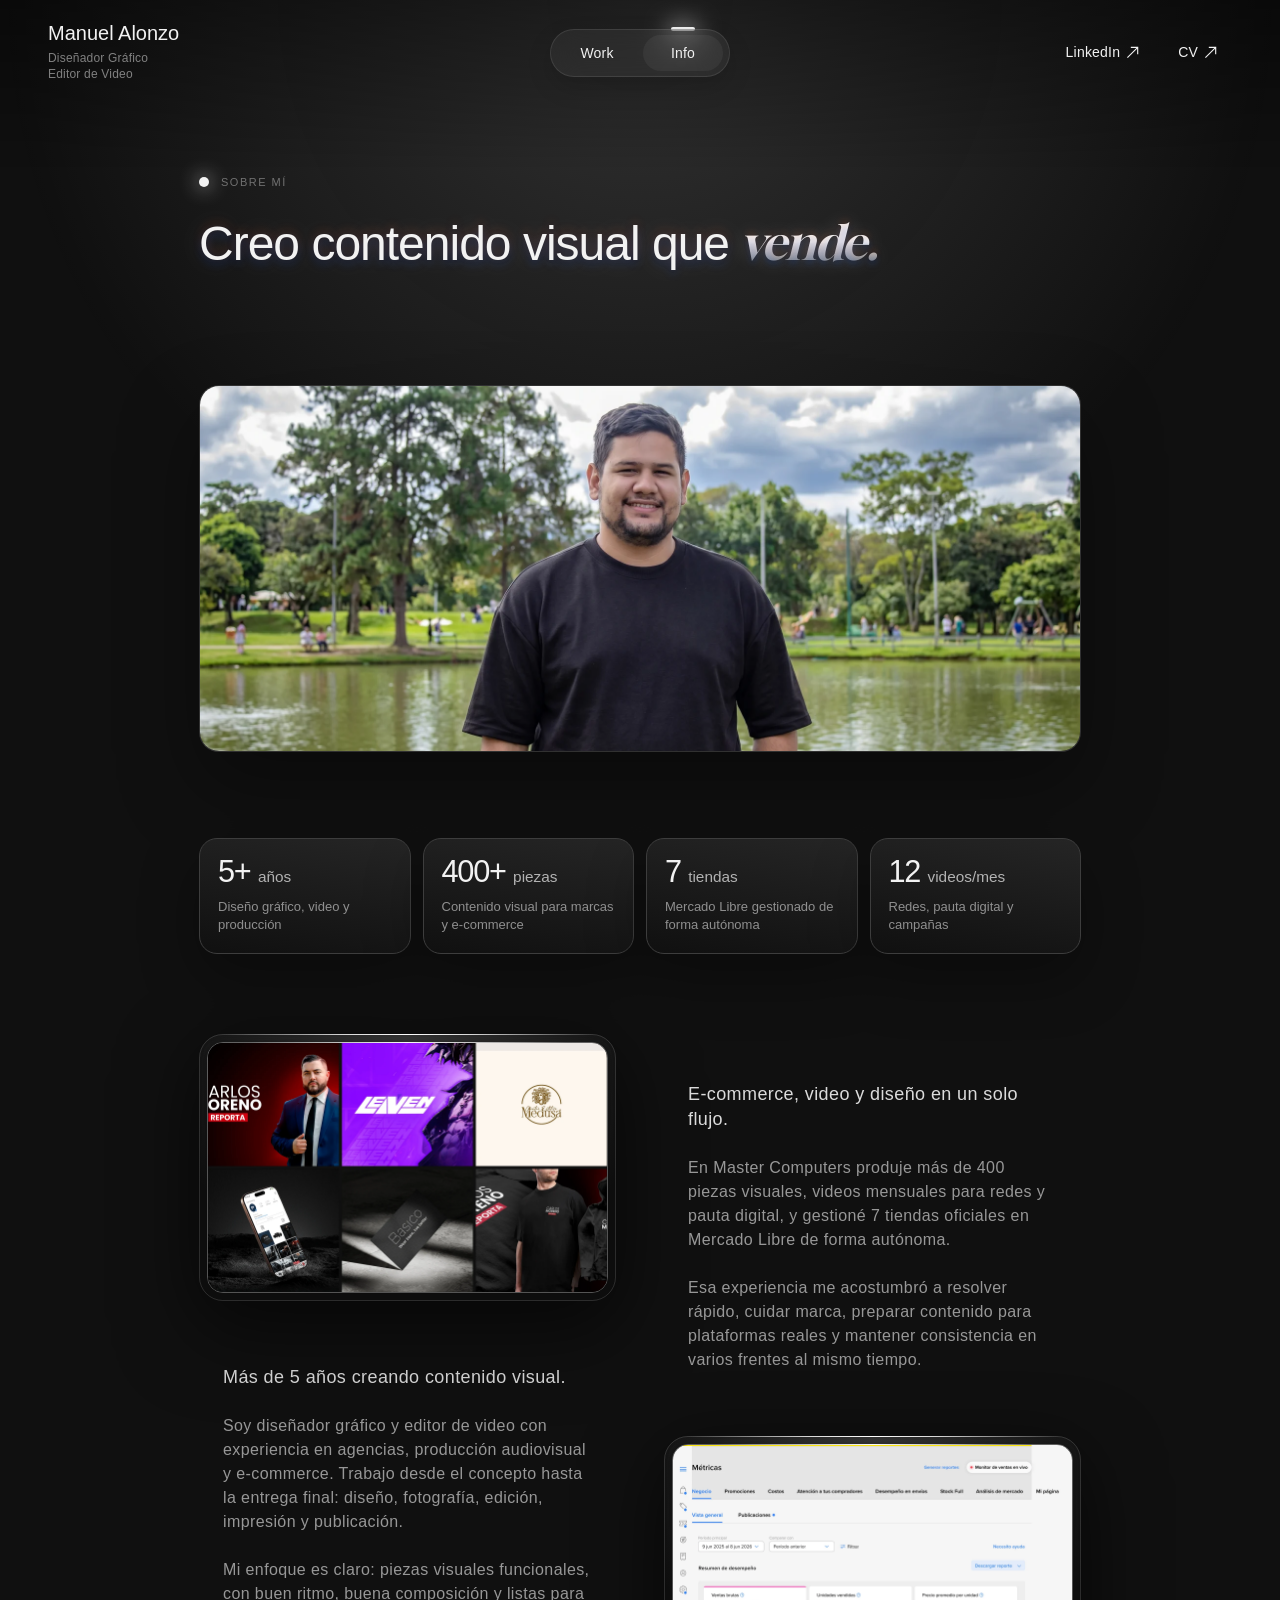
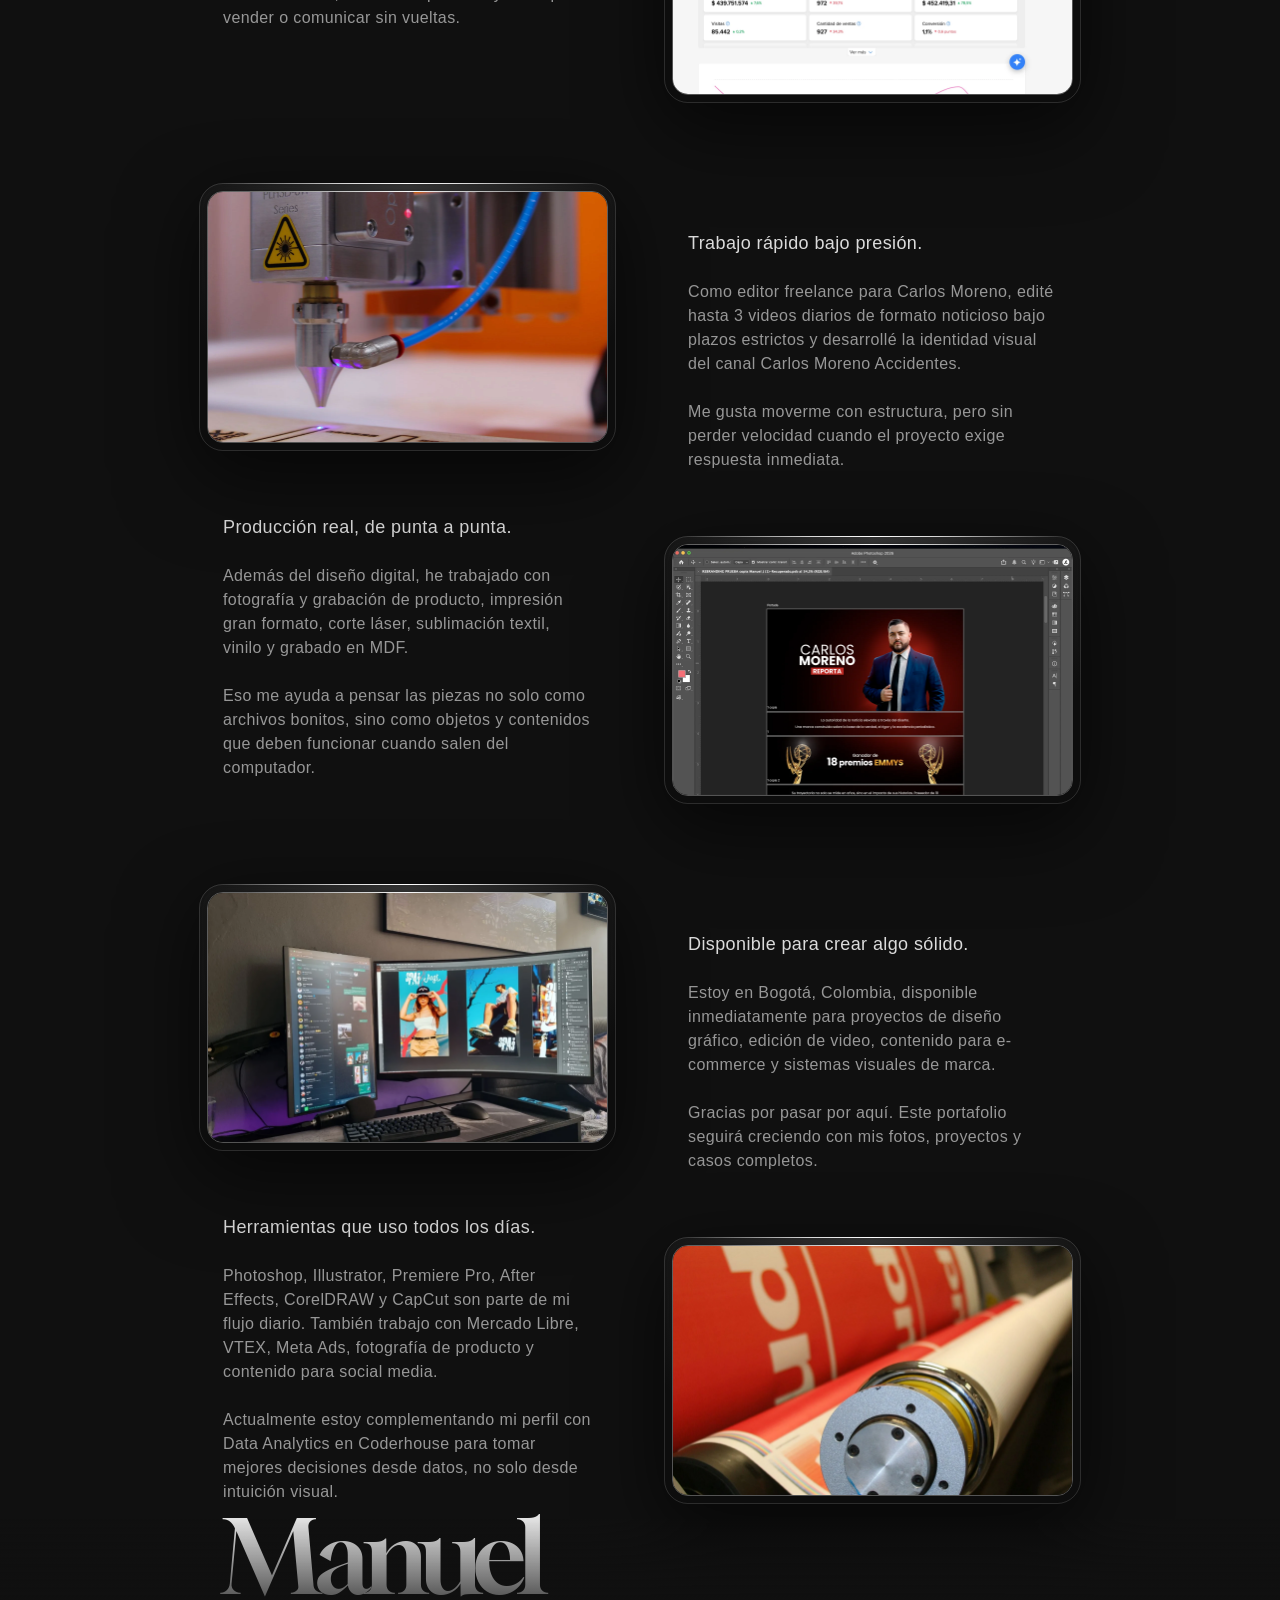
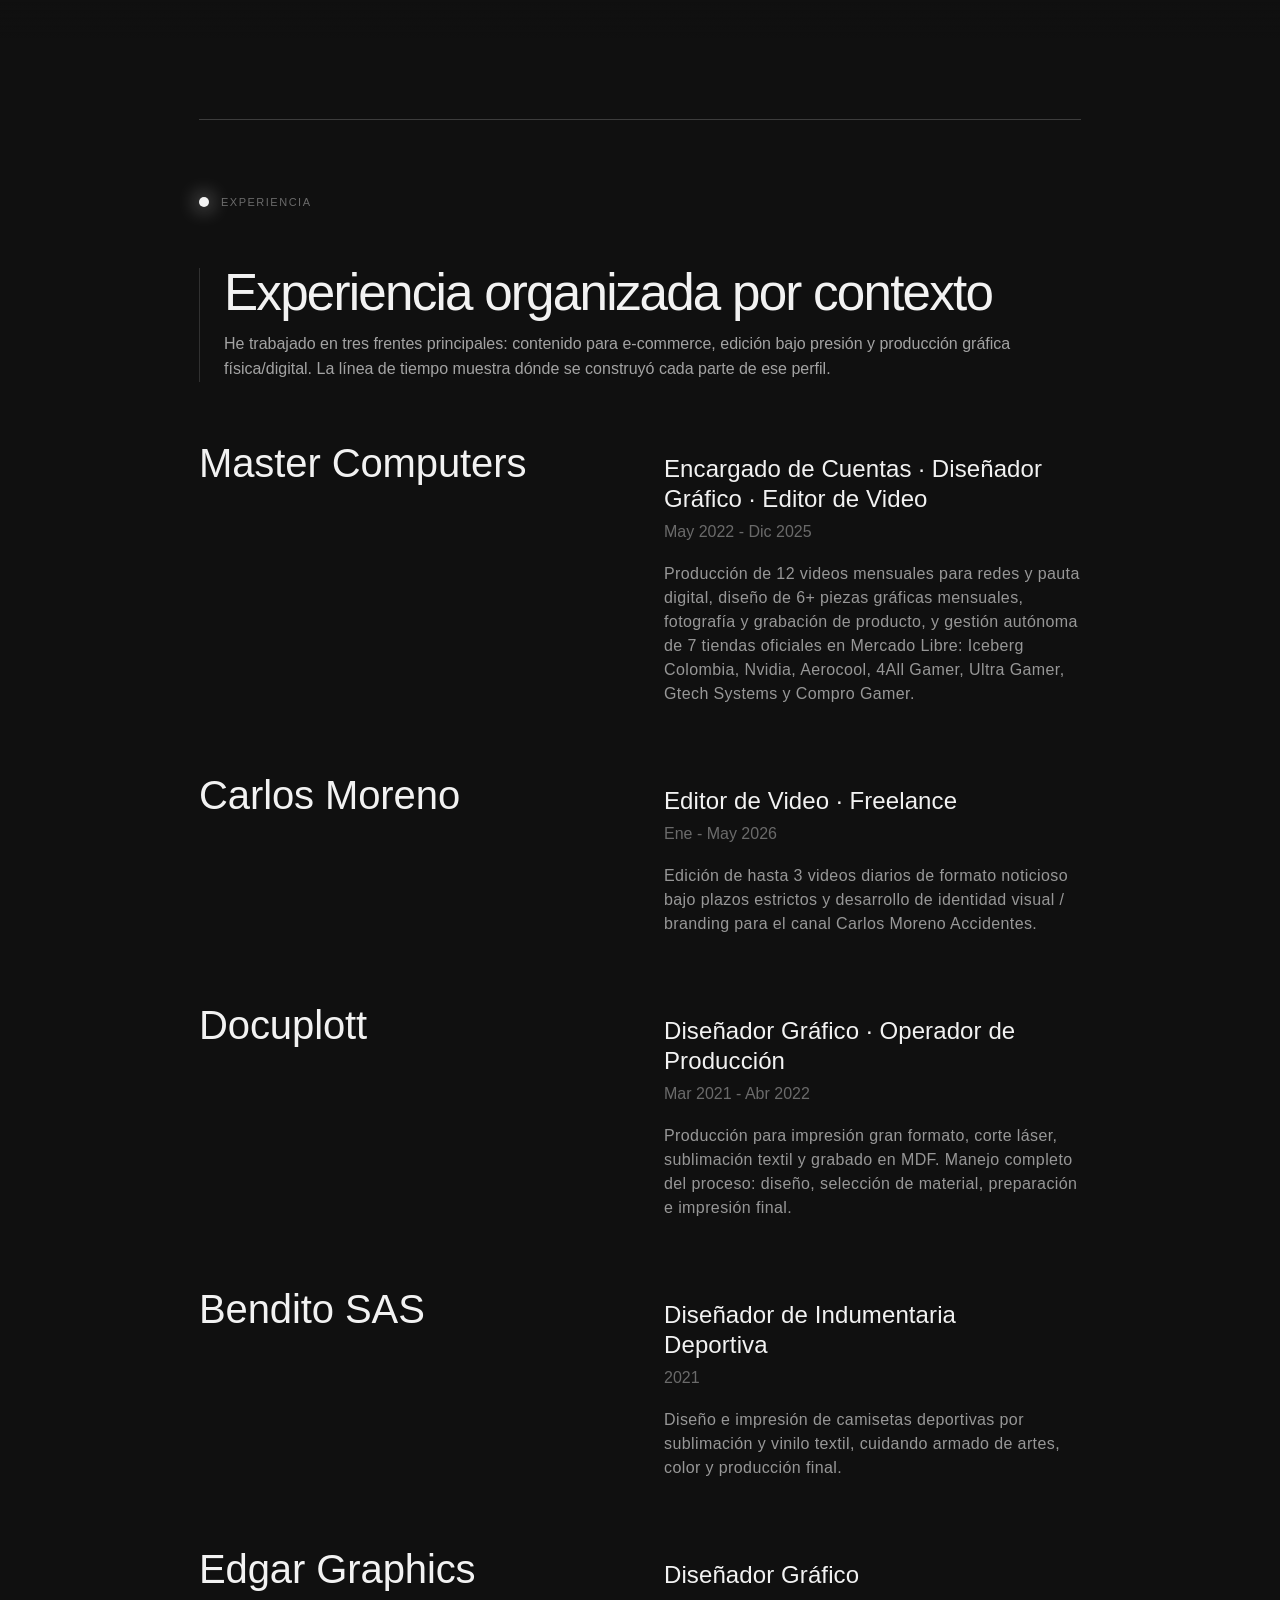
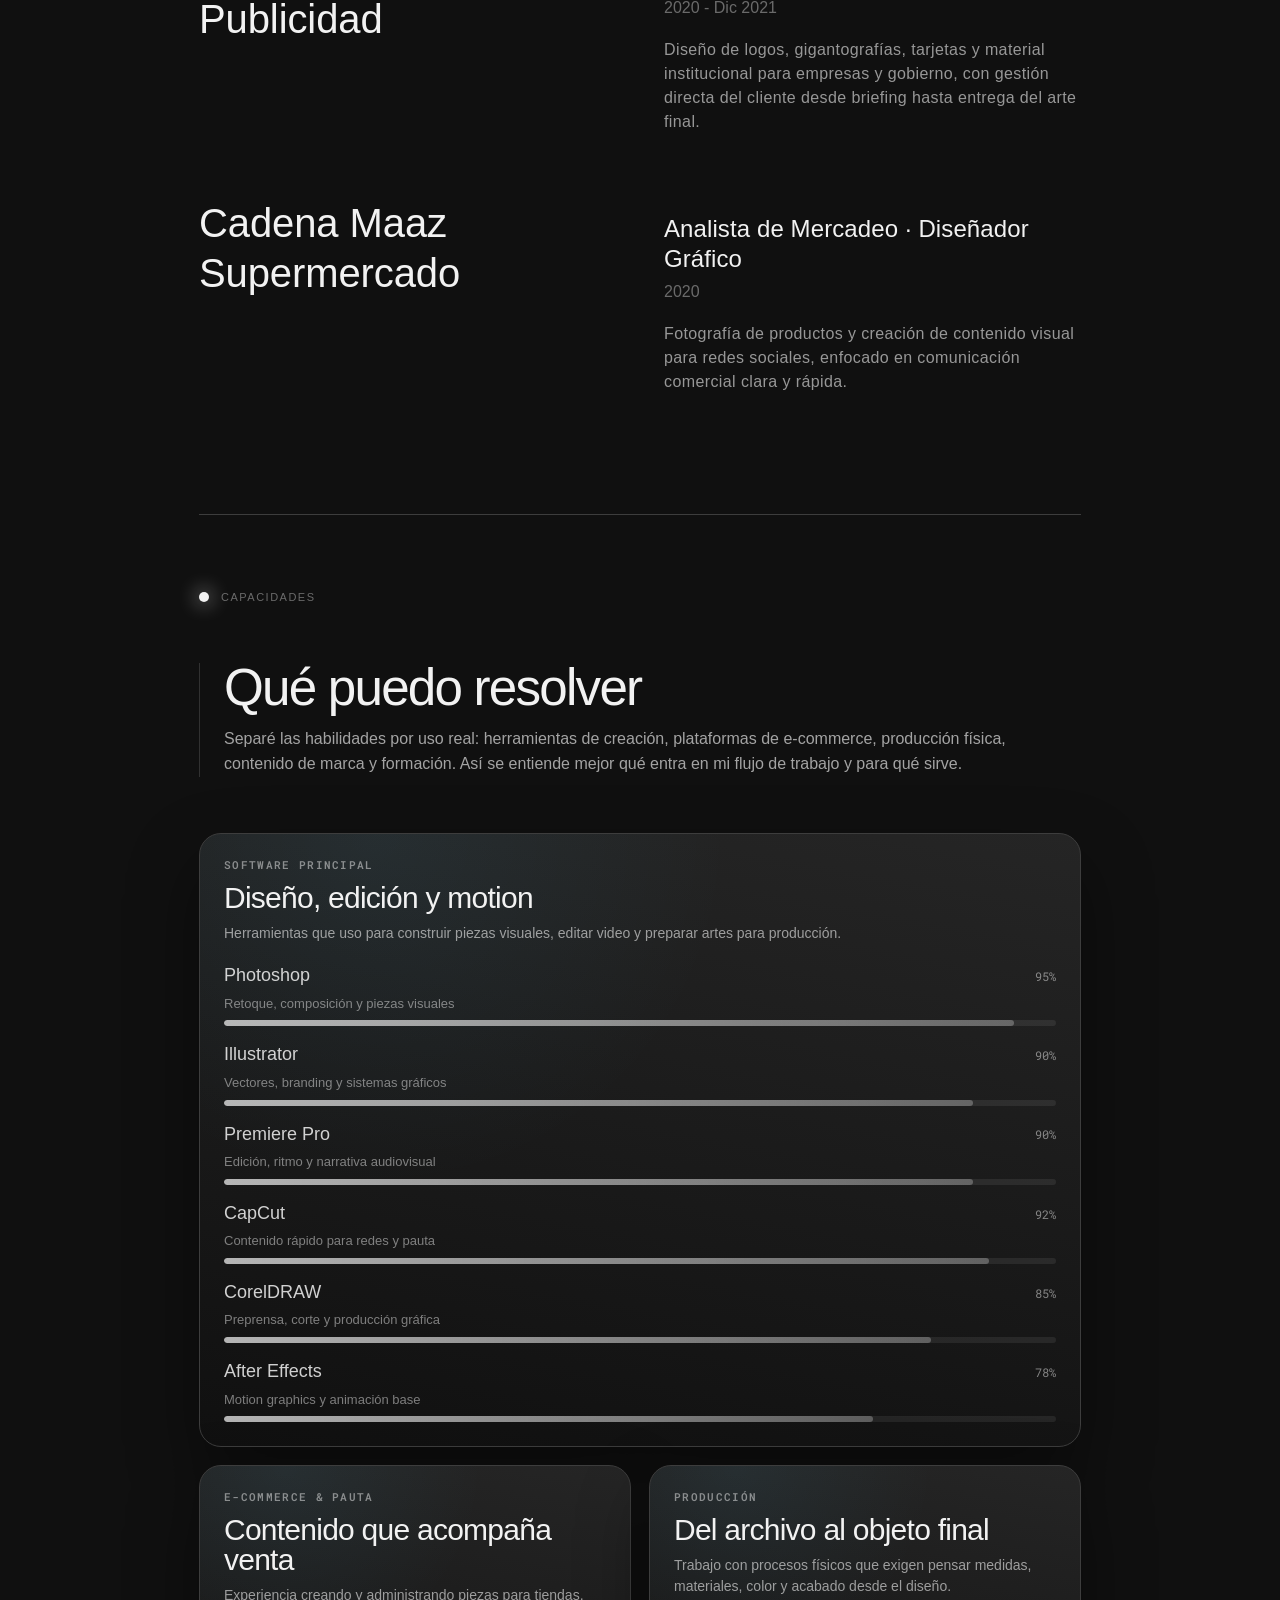
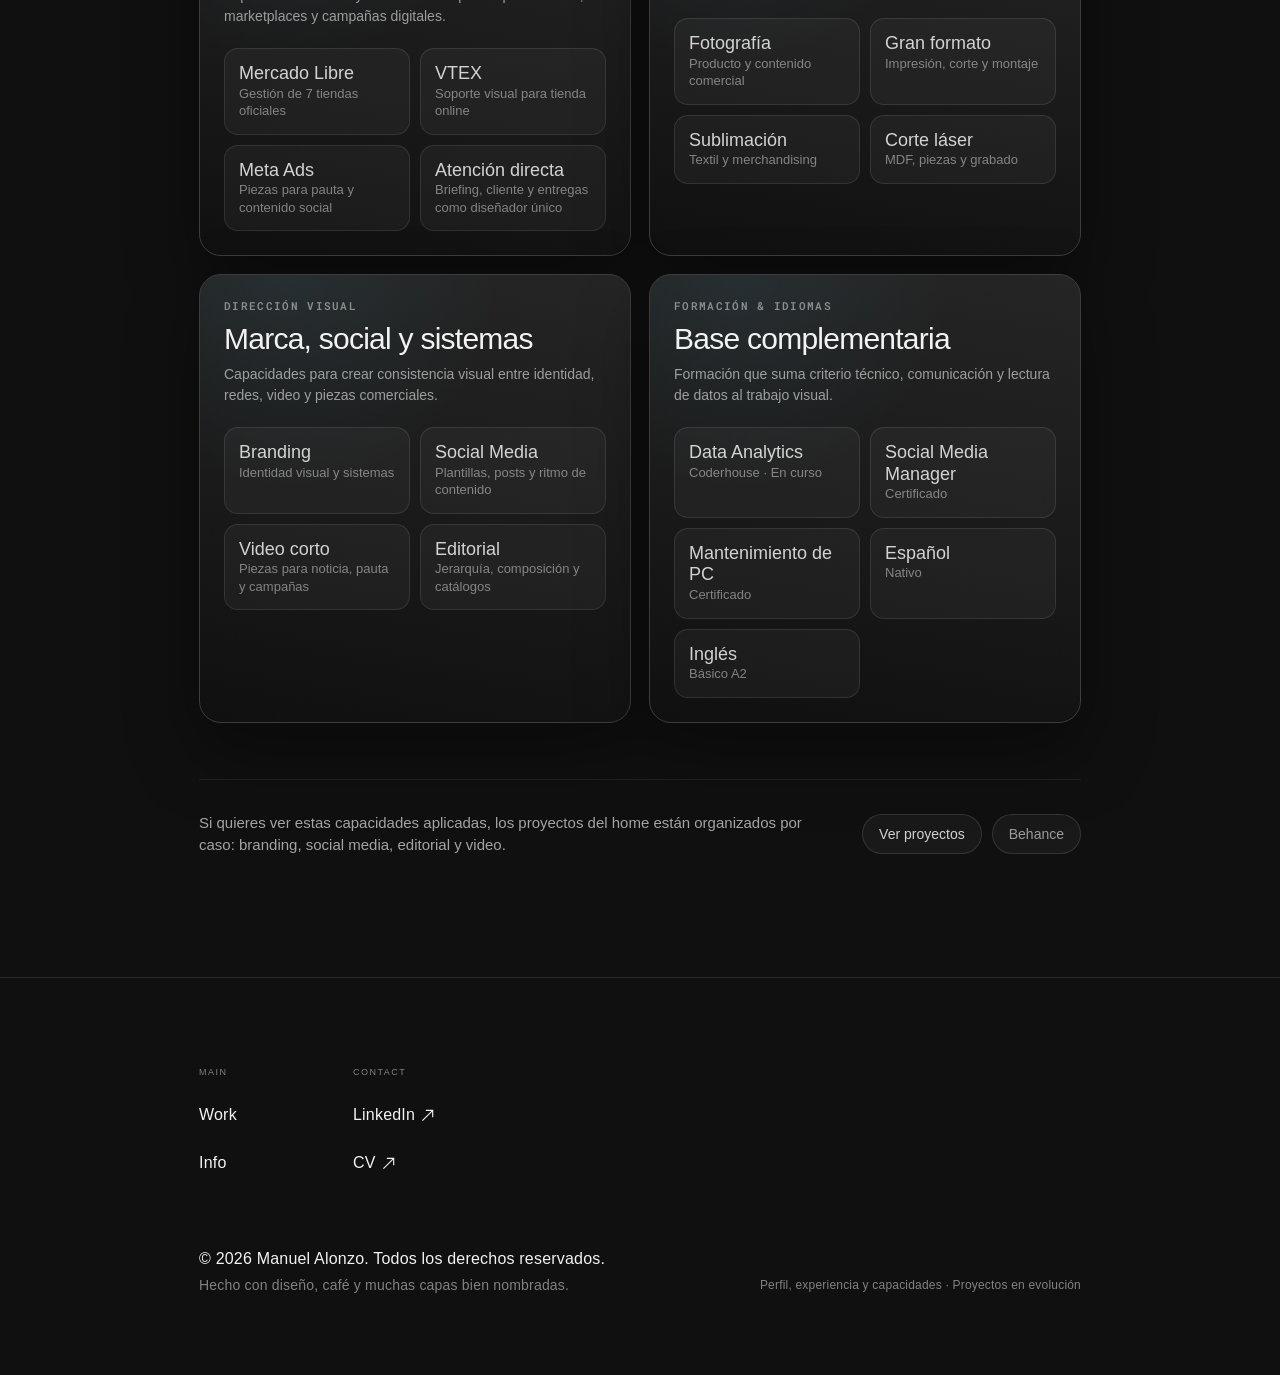
==== commit 27898859: "Add hidden easter egg and reusable ElevenLabs tooling - Easter egg: typing 'fracaso' anywhere on the" ====
--- a/info.html
+++ b/info.html
@@ -198,4 +198,25 @@
     top: 0;
     bottom: 0;  
 }
-</style></body></html>+</style>
+<!-- Easter egg: escribe la palabra clave en cualquier parte para revelar el recordatorio oculto -->
+<script>
+(function(){
+  var seq="fracaso", buf="";
+  window.addEventListener("keydown", function(e){
+    var t=e.target;
+    if(t && (t.tagName==="INPUT"||t.tagName==="TEXTAREA"||t.isContentEditable)) return;
+    if(!e.key || e.key.length!==1) return;
+    buf=(buf+e.key.toLowerCase()).slice(-seq.length);
+    if(buf===seq){
+      buf="";
+      var o=document.createElement("div");
+      o.style.cssText="position:fixed;inset:0;z-index:99999;background:#08090c;opacity:0;transition:opacity .85s ease";
+      document.body.appendChild(o);
+      requestAnimationFrame(function(){ o.style.opacity="1"; });
+      setTimeout(function(){ window.location.href="motivacion.html"; }, 900);
+    }
+  });
+})();
+</script>
+</body></html>
